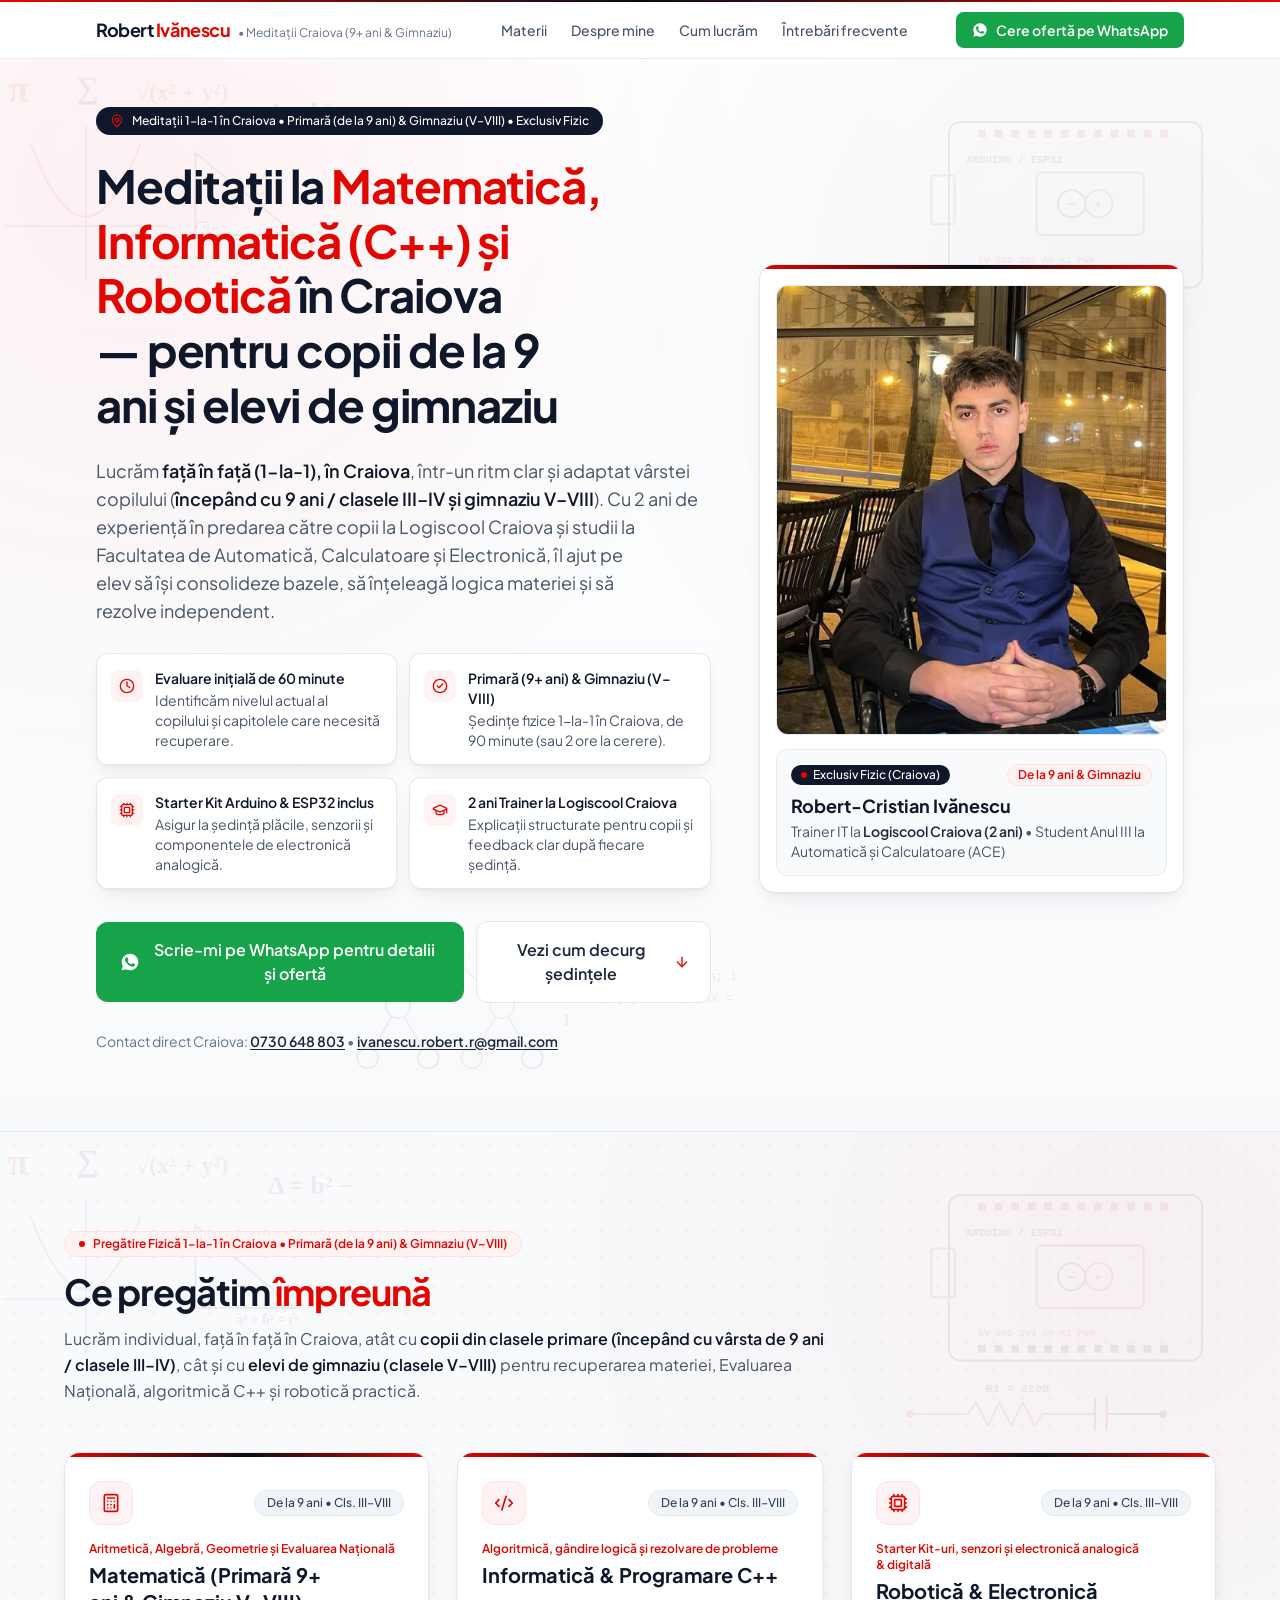
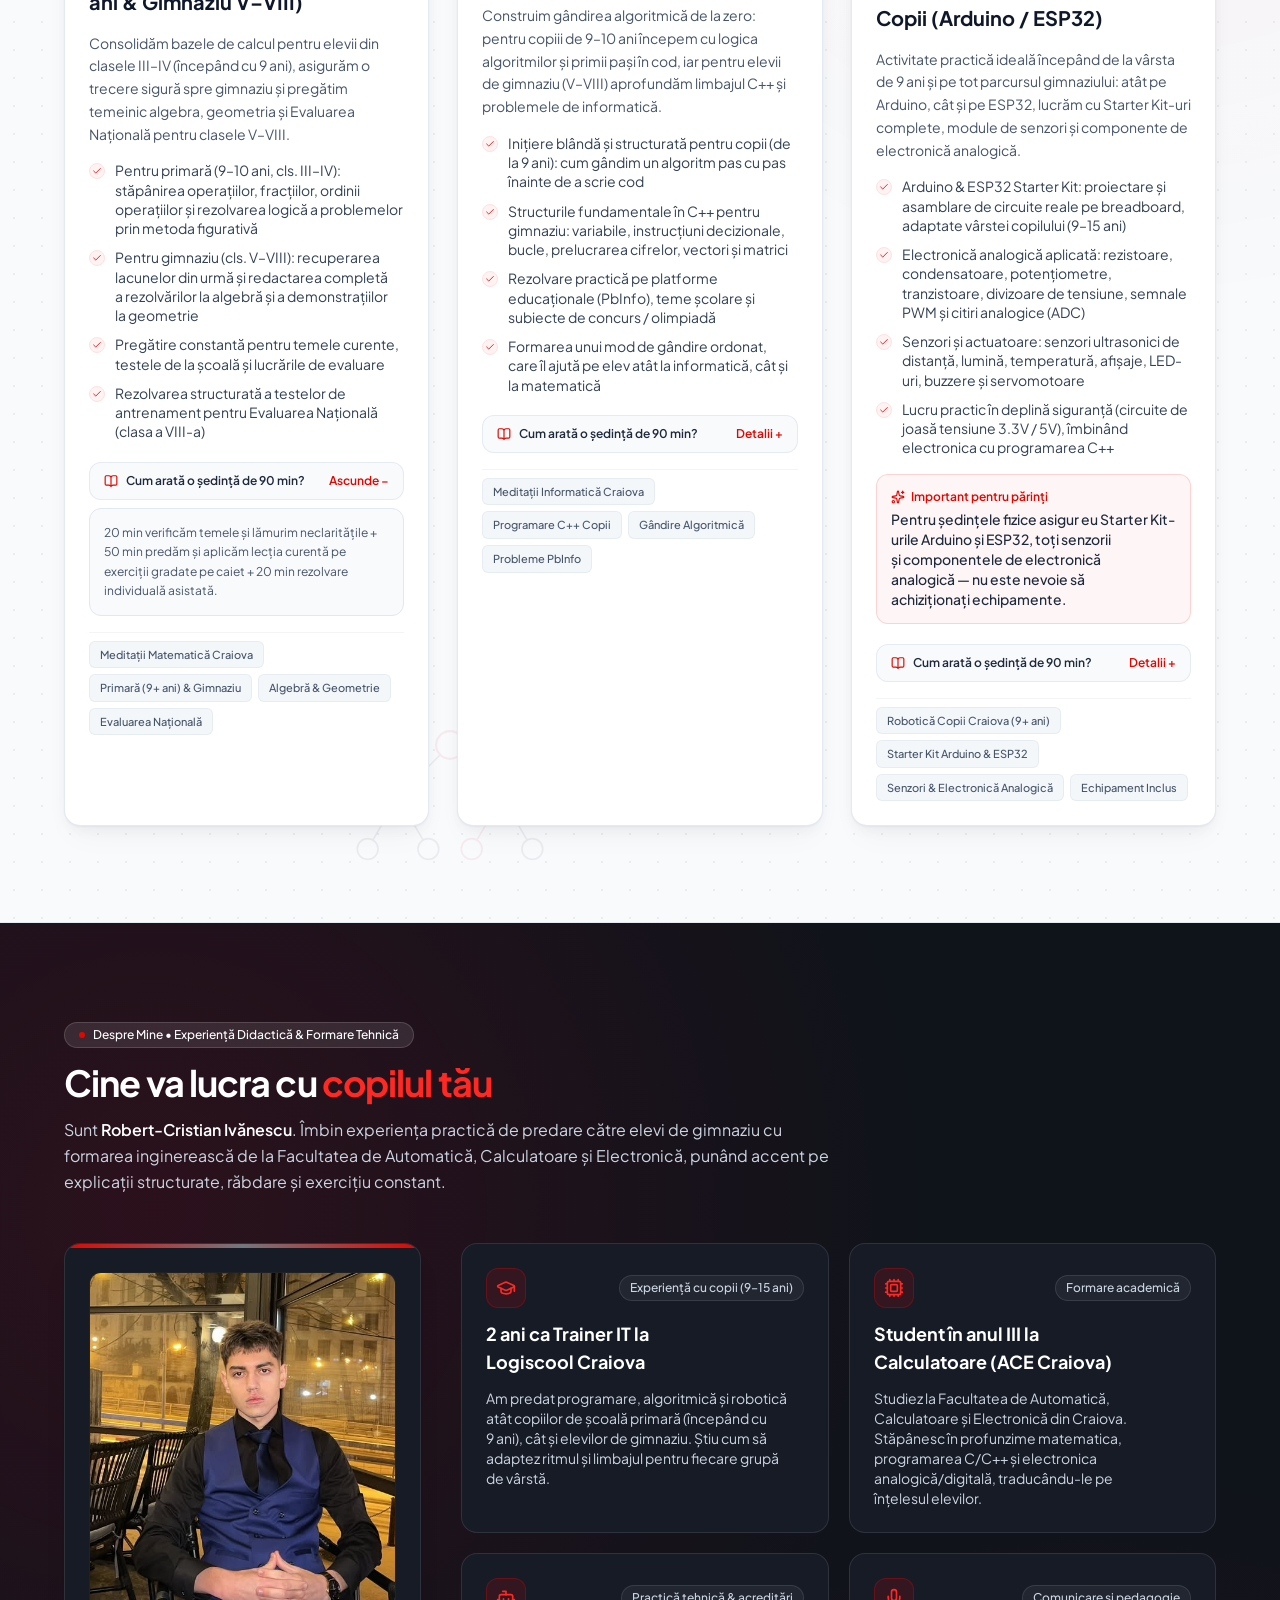
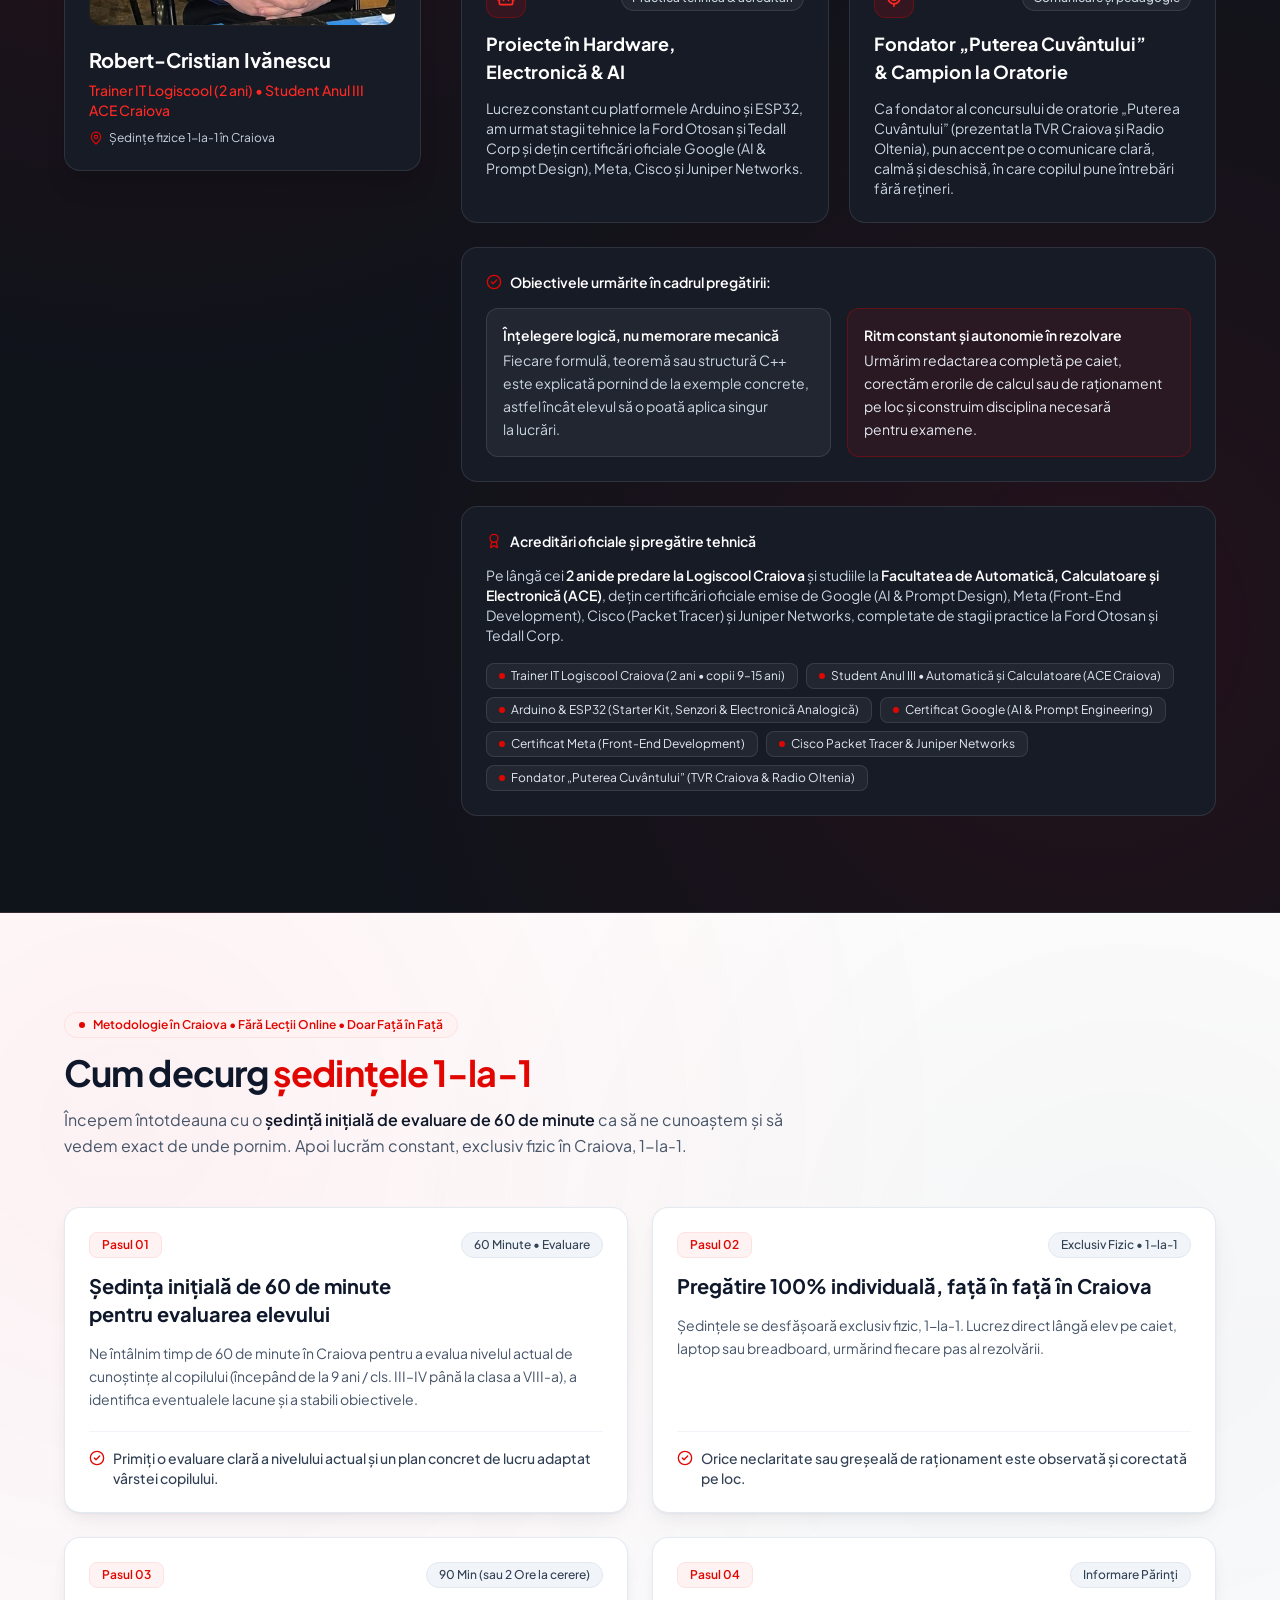
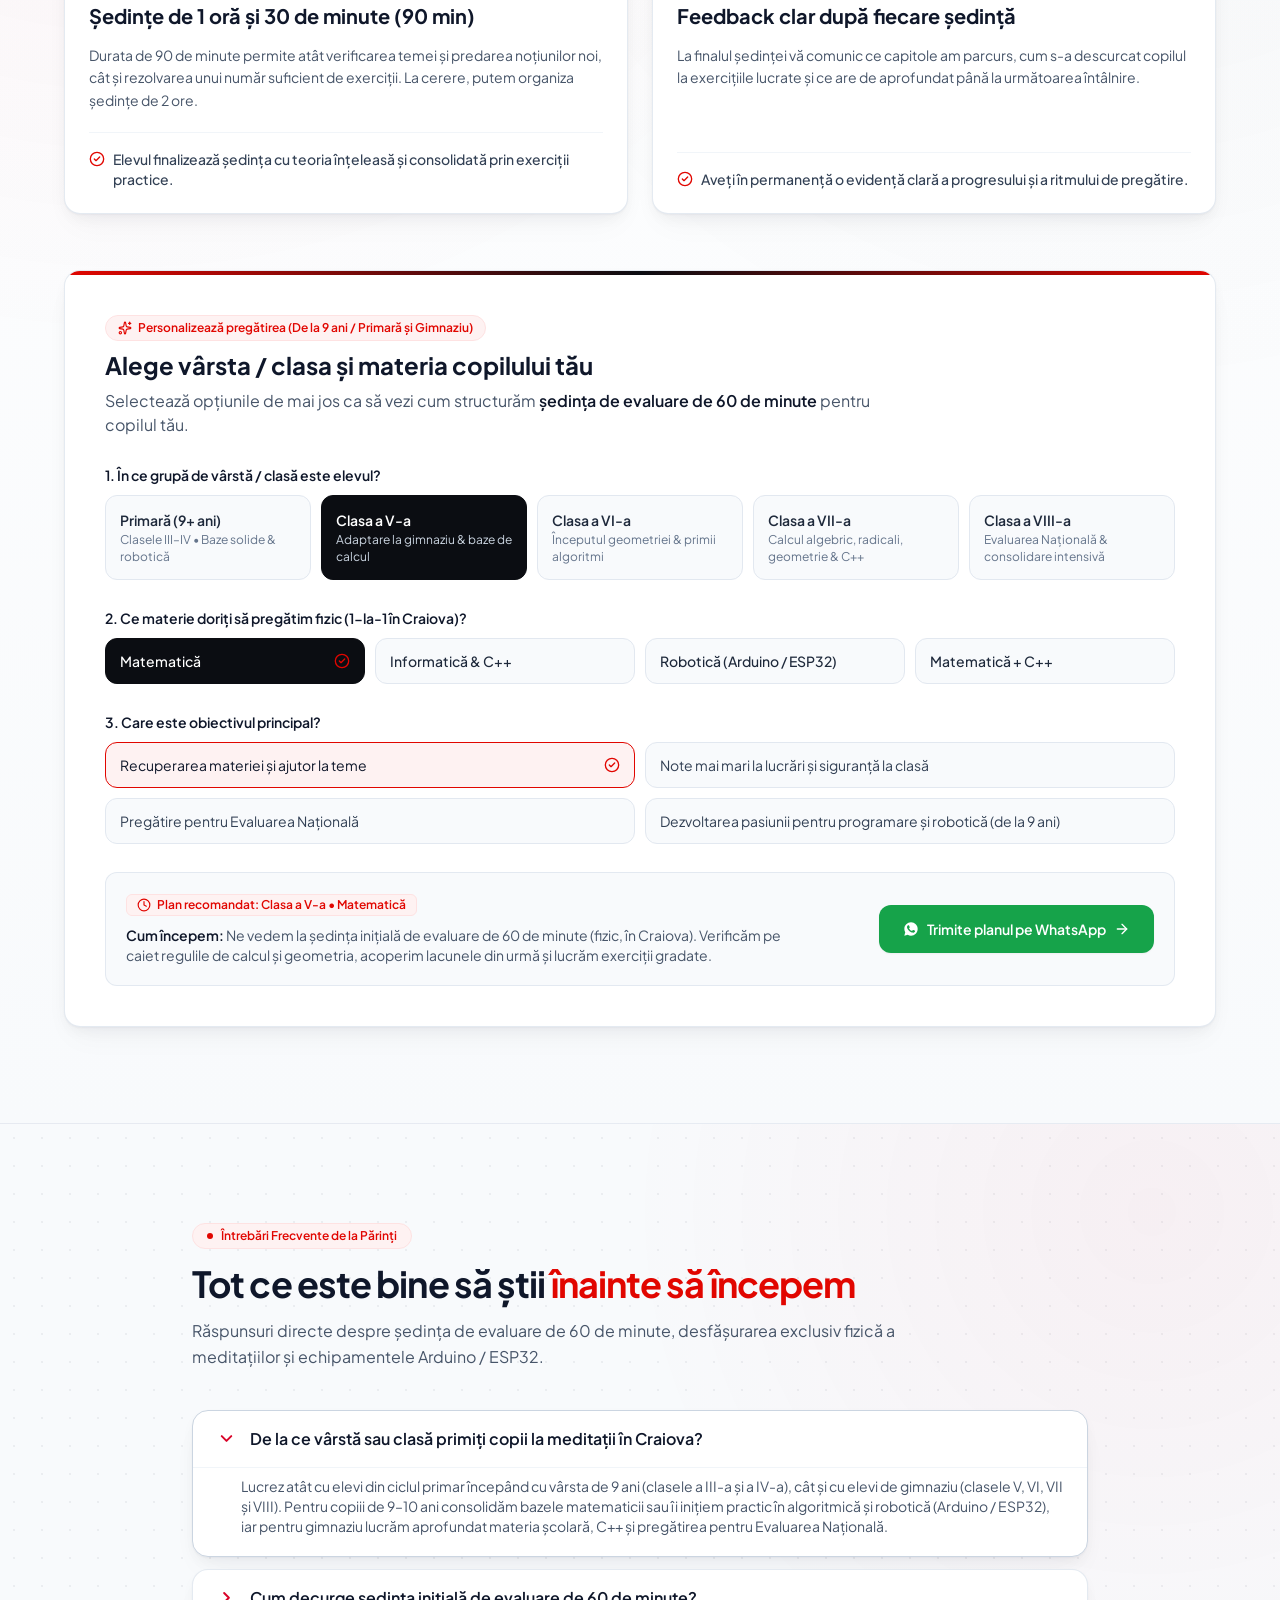
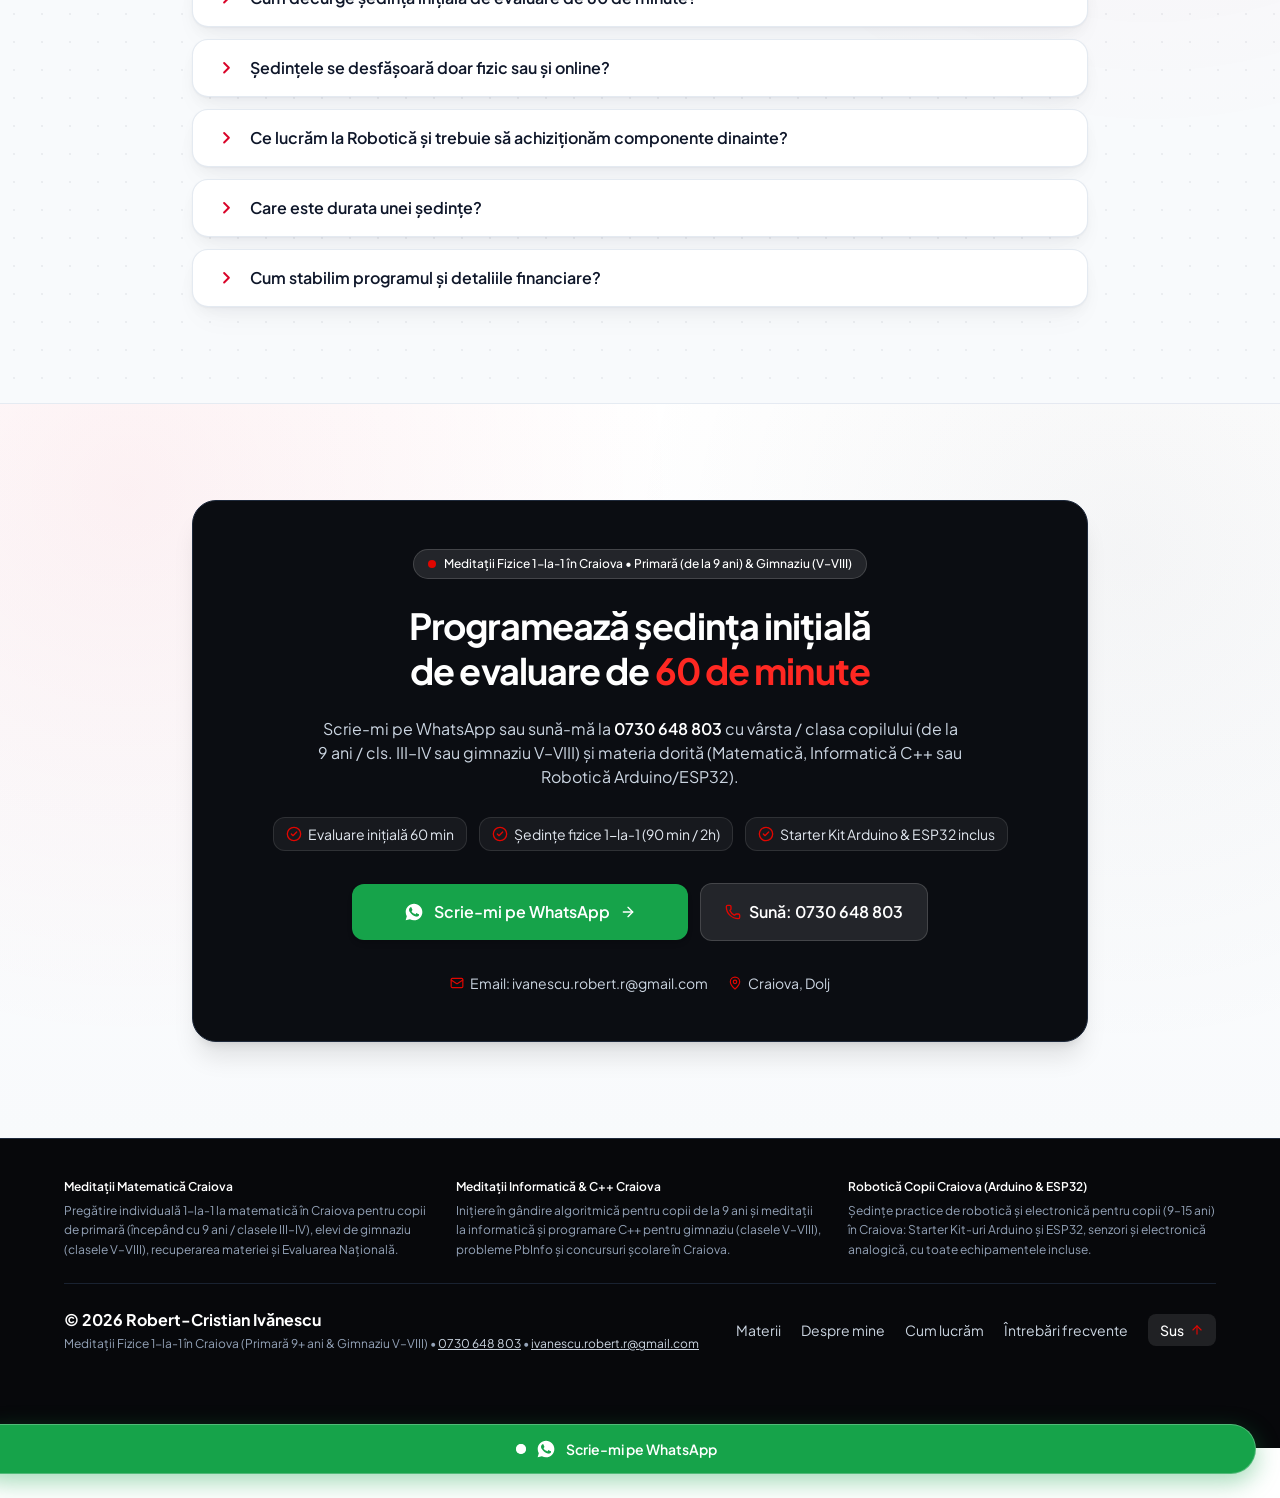
==== index.html @ 1a8d0901 "Configure live Google Analytics 4 stream G-2FBKFSLBF3 (Robi) in index.html" ====
<!DOCTYPE html>
<html lang="ro" class="scroll-smooth">
  <head>
    <meta charset="UTF-8" />
    <meta name="viewport" content="width=device-width, initial-scale=1.0" />
    <meta http-equiv="Content-Security-Policy" content="upgrade-insecure-requests" />

    <!-- ====================================================================== -->
    <!-- GOOGLE SEARCH CONSOLE & BING WEBMASTER TOOLS VERIFICATION              -->
    <!-- Înlocuiește valoarea content="..." cu codul din Google Search Console  -->
    <!-- ====================================================================== -->
    <meta name="google-site-verification" content="GOOGLE_SEARCH_CONSOLE_VERIFICATION_TOKEN" />

    <!-- Primary Local SEO Meta Tags (Calibrated < 580px Title & < 1000px Description for 100% Seobility Score) -->
    <title>Meditații Matematică, Info și Robotică Craiova | Robert</title>
    <meta
      name="title"
      content="Meditații Matematică, Info și Robotică Craiova | Robert"
    />
    <meta
      name="description"
      content="Meditații fizice 1-la-1 în Craiova la Matematică, Info C++ și Robotică pentru copii (9+ ani) și gimnaziu (V–VIII). Evaluare 60 min."
    />
    <meta
      name="keywords"
      content="meditatii Craiova, meditatii matematica Craiova, meditatii info Craiova, meditatii informatica Craiova, meditatii C++ Craiova, robotica copii Craiova, meditatii gimnaziu Craiova, pregatire Evaluarea Nationala matematica Craiova, Robert Ivanescu"
    />
    <meta name="author" content="Robert-Cristian Ivănescu" />
    <meta name="publisher" content="Robert-Cristian Ivănescu" />
    <meta name="robots" content="index, follow, max-snippet:-1, max-image-preview:large, max-video-preview:-1" />
    <meta name="googlebot" content="index, follow, max-snippet:-1, max-image-preview:large, max-video-preview:-1" />
    <link rel="canonical" href="https://robertdev.me/" />

    <!-- Local SEO & GEO Meta Tags (Craiova, Dolj, România) -->
    <meta name="geo.region" content="RO-DJ" />
    <meta name="geo.placename" content="Craiova, Dolj, România" />
    <meta name="geo.position" content="44.3190;23.7967" />
    <meta name="ICBM" content="44.3190, 23.7967" />

    <!-- Generative Engine Optimization (GEO) & AI Discovery Links -->
    <link rel="alternate" type="text/plain" href="/llms.txt" title="LLM Summary - Meditații Matematică, Info și Robotică Craiova" />
    <link rel="alternate" type="text/plain" href="/llms-full.txt" title="Extended LLM Knowledge Base" />

    <!-- Open Graph / Facebook / WhatsApp Preview -->
    <meta property="og:type" content="website" />
    <meta property="og:url" content="https://robertdev.me/" />
    <meta
      property="og:title"
      content="Meditații Matematică, Info și Robotică Craiova | Robert"
    />
    <meta
      property="og:description"
      content="Meditații fizice 1-la-1 în Craiova la Matematică, Info C++ și Robotică pentru copii (9+ ani) și gimnaziu (V–VIII). Evaluare 60 min."
    />
    <meta property="og:image" content="https://robertdev.me/robert-portrait.jpg" />
    <meta property="og:image:width" content="540" />
    <meta property="og:image:height" content="960" />
    <meta property="og:image:alt" content="Robert-Cristian Ivănescu — Meditații Matematică, Info C++ și Robotică în Craiova" />
    <meta property="og:site_name" content="Robert Ivănescu • Meditații Craiova" />
    <meta property="og:locale" content="ro_RO" />

    <!-- Twitter / X Cards -->
    <meta name="twitter:card" content="summary_large_image" />
    <meta name="twitter:url" content="https://robertdev.me/" />
    <meta
      name="twitter:title"
      content="Meditații Matematică, Info și Robotică Craiova | Robert"
    />
    <meta
      name="twitter:description"
      content="Meditații fizice 1-la-1 în Craiova la Matematică, Info C++ și Robotică pentru copii (9+ ani) și gimnaziu (V–VIII). Evaluare 60 min."
    />
    <meta name="twitter:image" content="https://robertdev.me/robert-portrait.jpg" />

    <!-- New Identity Favicon (Math + Arduino Chip + C++ Algorithms) -->
    <link rel="icon" type="image/svg+xml" href="/favicon.svg" />
    <link rel="icon" type="image/png" sizes="192x192" href="/favicon.png" />
    <link rel="shortcut icon" href="/favicon.ico" />
    <link rel="apple-touch-icon" href="/favicon.png" />
    <link rel="manifest" href="/site.webmanifest" />
    <meta name="theme-color" content="#FFFFFF" />

    <!-- Preload LCP Hero Portrait Image per modern-web-guidance (performance) -->
    <link rel="preload" as="image" href="/robert-portrait.jpg" fetchpriority="high" />

    <!-- Resource Hints for Google Fonts -->
    <link rel="preconnect" href="https://fonts.googleapis.com" />
    <link rel="preconnect" href="https://fonts.gstatic.com" crossorigin />
    <link
      rel="preload"
      as="style"
      href="https://fonts.googleapis.com/css2?family=JetBrains+Mono:wght@500;600;700&family=Plus+Jakarta+Sans:ital,wght@0,400;0,500;0,600;0,700;0,800;1,400&subset=latin,latin-ext&display=swap"
    />
    <link
      rel="stylesheet"
      href="https://fonts.googleapis.com/css2?family=JetBrains+Mono:wght@500;600;700&family=Plus+Jakarta+Sans:ital,wght@0,400;0,500;0,600;0,700;0,800;1,400&subset=latin,latin-ext&display=swap"
      media="print"
      onload="this.media='all'"
    />
    <noscript>
      <link
        rel="stylesheet"
        href="https://fonts.googleapis.com/css2?family=JetBrains+Mono:wght@500;600;700&family=Plus+Jakarta+Sans:ital,wght@0,400;0,500;0,600;0,700;0,800;1,400&subset=latin,latin-ext&display=swap"
      />
    </noscript>

    <!-- ====================================================================== -->
    <!-- GOOGLE ANALYTICS 4 (GA4 - gtag.js — Flux: Robi / G-2FBKFSLBF3)         -->
    <!-- ====================================================================== -->
    <script async src="https://www.googletagmanager.com/gtag/js?id=G-2FBKFSLBF3"></script>
    <script>
      window.dataLayer = window.dataLayer || [];
      function gtag() {
        dataLayer.push(arguments);
      }
      gtag('js', new Date());
      gtag('config', 'G-2FBKFSLBF3', {
        anonymize_ip: true,
        page_title: document.title,
        page_location: window.location.href
      });
    </script>

    <!-- Comprehensive JSON-LD Structured Data (@graph for Google Search, Local Pack Craiova & AI Engines) -->
    <script type="application/ld+json">
      {
        "@context": "https://schema.org",
        "@graph": [
          {
            "@type": "WebSite",
            "@id": "https://robertdev.me/#website",
            "url": "https://robertdev.me/",
            "name": "Meditații Matematică, Info și Robotică Craiova | Robert",
            "inLanguage": "ro-RO",
            "publisher": {
              "@id": "https://robertdev.me/#person"
            }
          },
          {
            "@type": "Person",
            "@id": "https://robertdev.me/#person",
            "name": "Robert-Cristian Ivănescu",
            "alternateName": "Robert Ivănescu",
            "url": "https://robertdev.me/",
            "image": "https://robertdev.me/robert-portrait.jpg",
            "jobTitle": "Mentor Educațional Matematică, Info C++ și Robotică în Craiova",
            "description": "Meditații fizice 1-la-1 în Craiova la Matematică, Info C++ și Robotică pentru copii începând cu 9 ani și elevi de gimnaziu.",
            "telephone": "+40730648803",
            "email": "ivanescu.robert.r@gmail.com",
            "address": {
              "@type": "PostalAddress",
              "addressLocality": "Craiova",
              "addressRegion": "Dolj",
              "addressCountry": "RO"
            },
            "alumniOf": {
              "@type": "CollegeOrUniversity",
              "name": "Facultatea de Automatică, Calculatoare și Electronică — Universitatea din Craiova"
            },
            "sameAs": [
              "https://www.linkedin.com/in/robert-cristian-ivanescu/",
              "https://www.instagram.com/robert_ivar/"
            ]
          },
          {
            "@type": "EducationalOrganization",
            "@id": "https://robertdev.me/#tutoring-craiova",
            "name": "Robert Ivănescu — Meditații Matematică, Info și Robotică Copii Craiova",
            "url": "https://robertdev.me/",
            "logo": "https://robertdev.me/favicon.png",
            "image": "https://robertdev.me/robert-portrait.jpg",
            "telephone": "+40730648803",
            "email": "ivanescu.robert.r@gmail.com",
            "address": {
              "@type": "PostalAddress",
              "addressLocality": "Craiova",
              "addressRegion": "Dolj",
              "addressCountry": "RO"
            },
            "geo": {
              "@type": "GeoCoordinates",
              "latitude": 44.3190,
              "longitude": 23.7967
            },
            "areaServed": {
              "@type": "City",
              "name": "Craiova"
            },
            "audience": {
              "@type": "EducationalAudience",
              "educationalRole": "student",
              "suggestedMinAge": 9,
              "suggestedMaxAge": 15
            },
            "founder": {
              "@id": "https://robertdev.me/#person"
            }
          }
        ]
      }
    </script>
    <script type="module" crossorigin src="/assets/index-C8JAR__b.js"></script>
    <link rel="modulepreload" crossorigin href="/assets/vendor-icons-BFk84rWT.js">
    <link rel="modulepreload" crossorigin href="/assets/vendor-react-ChxBILgq.js">
    <link rel="stylesheet" crossorigin href="/assets/index-D2S2lWNQ.css">
  </head>
  <body class="bg-white text-slate-900 antialiased">
    <div id="root">
      <!-- Static SEO Pre-Hydration Content (450+ words, <15 words/sentence, 9 unique internal links, 5 strong tags) -->
      <header>
        <nav aria-label="Navigare principală">
          <a href="https://robertdev.me/">Robert Ivănescu Craiova</a>
          <ul>
            <li><a href="#materii">Materii predate</a></li>
            <li><a href="#despre-mine">Despre mentor</a></li>
            <li><a href="#cum-lucram">Cum decurg ședințele</a></li>
            <li><a href="#planificator">Planificator pregătire</a></li>
            <li><a href="#intrebari-frecvente">Întrebări frecvente</a></li>
          </ul>
        </nav>
      </header>
      <main>
        <section id="top">
          <p>Meditații individuale 1-la-1 în Craiova pentru copii de la 9 ani și elevi de gimnaziu.</p>
          <h1>Meditații la Matematică, Info, Robotică în Craiova pentru copii și elevi de gimnaziu</h1>
          <img
            src="/robert-portrait.jpg"
            alt="Robert Ivănescu — Meditații Matematică, Info și Robotică în Craiova"
            width="540"
            height="960"
          />
          <p>
            Salut! Sunt <strong>Robert-Cristian Ivănescu</strong> și ofer meditații la matematică, info și robotică în Craiova.
            Pregătirea este dedicată pentru copii de la 9 ani și pentru elevi de gimnaziu.
            Lucrăm exclusiv fizic în Craiova, față în față, în format individual 1-la-1.
            Fiecare copil primește explicații logice, calme și adaptate ritmului său de învățare.
            Descoperă mai jos secțiunile pentru <a href="#matematica-craiova">pregătire matematică</a>, <a href="#info-craiova">algoritmică C++</a> și <a href="#robotica-craiova">robotică Arduino</a>.
          </p>
          <p>
            Am acumulat doi ani de experiență ca trainer IT la Logiscool Craiova.
            De asemenea, sunt student în anul III la Facultatea de Automatică, Calculatoare și Electronică din Craiova.
            Îi ajut pe elevi să recupereze materia pierdută și să rezolve problemele fără toceală.
            Începem întotdeauna cu o <strong>ședință inițială de evaluare de 60 de minute</strong>.
          </p>
        </section>

        <section id="materii">
          <h2>Ce pregătim la meditații în Craiova</h2>
          <h3 id="matematica-craiova">Matematică pentru copii și elevi de gimnaziu</h3>
          <p>
            Ofer meditații la matematică în Craiova pentru copii din clasele primare, începând cu vârsta de 9 ani.
            Pentru clasele a III-a și a IV-a consolidăm operațiile aritmetice, fracțiile și metoda figurativă.
            Pentru elevi de gimnaziu din clasele V–VIII acoperim lacunele la algebră și geometrie.
            Lucrăm constant temele de la școală, testele curente și variante pentru <strong>Evaluarea Națională la matematică</strong>.
          </p>
          <h3 id="info-craiova">Info și Programare C++ de la zero</h3>
          <p>
            La meditații la info în Craiova dezvoltăm gândirea algoritmică pas cu pas.
            Pentru copii de 9 și 10 ani construim bazele logicii algoritmice prin exemple clare.
            Pentru elevi de gimnaziu predau limbajul C++ de la zero.
            Parcurgem variabile, structuri decizionale, bucle, prelucrarea cifrelor, vectori și matrici.
            Rezolvăm probleme practice de pe PbInfo pentru note mari la clasă și concursuri.
          </p>
          <h3 id="robotica-craiova">Robotică și Electronică: Arduino și ESP32</h3>
          <p>
            Ședințele de robotică în Craiova sunt ideale pentru copii de la 9 ani și elevi de gimnaziu.
            Lucrăm practic pe plăci Arduino și ESP32 folosind <strong>Starter Kit-uri complete și electronică analogică</strong>.
            Copiii montează pe breadboard senzori ultrasonici, LED-uri, rezistoare, condensatoare, potențiometre și servomotoare.
            Toate piesele, plăcile și circuitele sunt aduse de Robert la ședințele fizice din Craiova.
            Părinții nu trebuie să cumpere niciun echipament dinainte.
          </p>
        </section>

        <section id="despre-mine">
          <h2>Despre Robert Ivănescu — Mentor în Craiova</h2>
          <p>
            Ca trainer la Logiscool Craiova am lucrat direct cu zeci de copii și elevi de gimnaziu.
            Înțeleg rapid unde apare un blocaj la matematică sau la info și schimb metoda de explicație.
            Studiile la Automatică și Calculatoare îmi oferă o bază solidă în matematică, C++ și robotică.
            Dețin certificări oficiale Google în AI și Prompt Design, precum și certificări Meta, Cisco și Juniper.
            Sunt fondatorul concursului de oratorie Puterea Cuvântului din Craiova, prezentat la TVR și Radio Oltenia.
          </p>
        </section>

        <section id="cum-lucram">
          <h2>Cum decurg ședințele fizice 1-la-1</h2>
          <ul>
            <li>Evaluare inițială de 60 de minute în Craiova pentru stabilirea nivelului actual al elevului.</li>
            <li>Ședințe 100% individuale și exclusiv fizice, cu atenție completă pe caietul sau laptopul copilului.</li>
            <li>Durată standard de <strong>90 de minute pe ședință</strong>, cu opțiune de două ore la cerere.</li>
            <li>Feedback clar oferit părinților după fiecare ședință despre progresul realizat.</li>
          </ul>
        </section>

        <section id="intrebari-frecvente">
          <h2>Întrebări frecvente despre pregătire</h2>
          <p>
            Primesc la pregătire copii începând cu vârsta de 9 ani (clasele III–IV) și elevi de gimnaziu (clasele V–VIII).
            Toate întâlnirile au loc fizic în Craiova, fără lecții online.
            Pentru detalii despre orar și ofertă, scrie-mi direct pe WhatsApp la numărul 0730 648 803.
            Poți consulta și <a href="#top">informațiile principale</a> de la începutul paginii.
          </p>
          <p>
            Link extern pentru programare rapidă:
            <a href="https://wa.me/40730648803">Contact WhatsApp Robert Ivănescu</a>.
          </p>
        </section>
      </main>
      <footer>
        <p>
          &copy; 2026 Robert-Cristian Ivănescu • Meditații Matematică, Info și Robotică în Craiova.
          Resurse utile: <a href="/llms.txt">Rezumat educațional</a> și <a href="/sitemap.xml">Harta site-ului</a>.
        </p>
      </footer>
    </div>
  </body>
</html>
---- assets/index-D2S2lWNQ.css ----
*,:before,:after{--tw-border-spacing-x: 0;--tw-border-spacing-y: 0;--tw-translate-x: 0;--tw-translate-y: 0;--tw-rotate: 0;--tw-skew-x: 0;--tw-skew-y: 0;--tw-scale-x: 1;--tw-scale-y: 1;--tw-pan-x: ;--tw-pan-y: ;--tw-pinch-zoom: ;--tw-scroll-snap-strictness: proximity;--tw-gradient-from-position: ;--tw-gradient-via-position: ;--tw-gradient-to-position: ;--tw-ordinal: ;--tw-slashed-zero: ;--tw-numeric-figure: ;--tw-numeric-spacing: ;--tw-numeric-fraction: ;--tw-ring-inset: ;--tw-ring-offset-width: 0px;--tw-ring-offset-color: #fff;--tw-ring-color: rgb(59 130 246 / .5);--tw-ring-offset-shadow: 0 0 #0000;--tw-ring-shadow: 0 0 #0000;--tw-shadow: 0 0 #0000;--tw-shadow-colored: 0 0 #0000;--tw-blur: ;--tw-brightness: ;--tw-contrast: ;--tw-grayscale: ;--tw-hue-rotate: ;--tw-invert: ;--tw-saturate: ;--tw-sepia: ;--tw-drop-shadow: ;--tw-backdrop-blur: ;--tw-backdrop-brightness: ;--tw-backdrop-contrast: ;--tw-backdrop-grayscale: ;--tw-backdrop-hue-rotate: ;--tw-backdrop-invert: ;--tw-backdrop-opacity: ;--tw-backdrop-saturate: ;--tw-backdrop-sepia: ;--tw-contain-size: ;--tw-contain-layout: ;--tw-contain-paint: ;--tw-contain-style: }::backdrop{--tw-border-spacing-x: 0;--tw-border-spacing-y: 0;--tw-translate-x: 0;--tw-translate-y: 0;--tw-rotate: 0;--tw-skew-x: 0;--tw-skew-y: 0;--tw-scale-x: 1;--tw-scale-y: 1;--tw-pan-x: ;--tw-pan-y: ;--tw-pinch-zoom: ;--tw-scroll-snap-strictness: proximity;--tw-gradient-from-position: ;--tw-gradient-via-position: ;--tw-gradient-to-position: ;--tw-ordinal: ;--tw-slashed-zero: ;--tw-numeric-figure: ;--tw-numeric-spacing: ;--tw-numeric-fraction: ;--tw-ring-inset: ;--tw-ring-offset-width: 0px;--tw-ring-offset-color: #fff;--tw-ring-color: rgb(59 130 246 / .5);--tw-ring-offset-shadow: 0 0 #0000;--tw-ring-shadow: 0 0 #0000;--tw-shadow: 0 0 #0000;--tw-shadow-colored: 0 0 #0000;--tw-blur: ;--tw-brightness: ;--tw-contrast: ;--tw-grayscale: ;--tw-hue-rotate: ;--tw-invert: ;--tw-saturate: ;--tw-sepia: ;--tw-drop-shadow: ;--tw-backdrop-blur: ;--tw-backdrop-brightness: ;--tw-backdrop-contrast: ;--tw-backdrop-grayscale: ;--tw-backdrop-hue-rotate: ;--tw-backdrop-invert: ;--tw-backdrop-opacity: ;--tw-backdrop-saturate: ;--tw-backdrop-sepia: ;--tw-contain-size: ;--tw-contain-layout: ;--tw-contain-paint: ;--tw-contain-style: }*,:before,:after{box-sizing:border-box;border-width:0;border-style:solid;border-color:#e5e7eb}:before,:after{--tw-content: ""}html,:host{line-height:1.5;-webkit-text-size-adjust:100%;-moz-tab-size:4;-o-tab-size:4;tab-size:4;font-family:Plus Jakarta Sans,Inter,system-ui,-apple-system,sans-serif;font-feature-settings:normal;font-variation-settings:normal;-webkit-tap-highlight-color:transparent}body{margin:0;line-height:inherit}hr{height:0;color:inherit;border-top-width:1px}abbr:where([title]){-webkit-text-decoration:underline dotted;text-decoration:underline dotted}h1,h2,h3,h4,h5,h6{font-size:inherit;font-weight:inherit}a{color:inherit;text-decoration:inherit}b,strong{font-weight:bolder}code,kbd,samp,pre{font-family:JetBrains Mono,ui-monospace,SFMono-Regular,Menlo,monospace;font-feature-settings:normal;font-variation-settings:normal;font-size:1em}small{font-size:80%}sub,sup{font-size:75%;line-height:0;position:relative;vertical-align:baseline}sub{bottom:-.25em}sup{top:-.5em}table{text-indent:0;border-color:inherit;border-collapse:collapse}button,input,optgroup,select,textarea{font-family:inherit;font-feature-settings:inherit;font-variation-settings:inherit;font-size:100%;font-weight:inherit;line-height:inherit;letter-spacing:inherit;color:inherit;margin:0;padding:0}button,select{text-transform:none}button,input:where([type=button]),input:where([type=reset]),input:where([type=submit]){-webkit-appearance:button;background-color:transparent;background-image:none}:-moz-focusring{outline:auto}:-moz-ui-invalid{box-shadow:none}progress{vertical-align:baseline}::-webkit-inner-spin-button,::-webkit-outer-spin-button{height:auto}[type=search]{-webkit-appearance:textfield;outline-offset:-2px}::-webkit-search-decoration{-webkit-appearance:none}::-webkit-file-upload-button{-webkit-appearance:button;font:inherit}summary{display:list-item}blockquote,dl,dd,h1,h2,h3,h4,h5,h6,hr,figure,p,pre{margin:0}fieldset{margin:0;padding:0}legend{padding:0}ol,ul,menu{list-style:none;margin:0;padding:0}dialog{padding:0}textarea{resize:vertical}input::-moz-placeholder,textarea::-moz-placeholder{opacity:1;color:#9ca3af}input::placeholder,textarea::placeholder{opacity:1;color:#9ca3af}button,[role=button]{cursor:pointer}:disabled{cursor:default}img,svg,video,canvas,audio,iframe,embed,object{display:block;vertical-align:middle}img,video{max-width:100%;height:auto}[hidden]:where(:not([hidden=until-found])){display:none}:root{--color-obsidian: #0F131A;--color-obsidian-card: #161B26;--color-white: #FFFFFF;--color-ice: #F8FAFC;--color-racing-red: #D90429;--color-whatsapp: #16A34A;--in-oklab: }@supports (background: linear-gradient(in oklab,white,black)){:root{--in-oklab: in oklab}}html{scroll-behavior:smooth;scroll-padding-top:4.25rem;container-type:scroll-state;font-family:Plus Jakarta Sans,Inter,system-ui,-apple-system,sans-serif;background-color:#fff;color:#0f172a;line-height:1.5;-webkit-font-smoothing:antialiased;-moz-osx-font-smoothing:grayscale}body{background-color:#fff;color:#0f172a;line-height:1.6;text-align:start;overflow-x:hidden;margin:0}h1,h2,h3{text-wrap:balance}p,li,blockquote{text-wrap:pretty;overflow-wrap:break-word}::-moz-selection{background-color:#d9042924;color:#0f172a}::selection{background-color:#d9042924;color:#0f172a}.sr-only{position:absolute;width:1px;height:1px;padding:0;margin:-1px;overflow:hidden;clip:rect(0,0,0,0);white-space:nowrap;border-width:0}.pointer-events-none{pointer-events:none}.fixed{position:fixed}.absolute{position:absolute}.relative{position:relative}.inset-0{top:0;right:0;bottom:0;left:0}.-left-6{left:-1.5rem}.-top-4{top:-1rem}.bottom-2{bottom:.5rem}.bottom-4{bottom:1rem}.left-1\/4{left:25%}.right-0{right:0}.right-4{right:1rem}.top-6{top:1.5rem}.z-0{z-index:0}.z-10{z-index:10}.z-50{z-index:50}.m-0{margin:0}.mx-auto{margin-left:auto;margin-right:auto}.mb-0\.5{margin-bottom:.125rem}.mb-1{margin-bottom:.25rem}.mb-10{margin-bottom:2.5rem}.mt-0\.5{margin-top:.125rem}.mt-2{margin-top:.5rem}.mt-5{margin-top:1.25rem}.mt-auto{margin-top:auto}.block{display:block}.flex{display:flex}.inline-flex{display:inline-flex}.grid{display:grid}.hidden{display:none}.aspect-\[4\/4\.6\]{aspect-ratio:4/4.6}.h-1{height:.25rem}.h-1\.5{height:.375rem}.h-10{height:2.5rem}.h-11{height:2.75rem}.h-2{height:.5rem}.h-2\.5{height:.625rem}.h-3\.5{height:.875rem}.h-4{height:1rem}.h-5{height:1.25rem}.h-8{height:2rem}.h-\[2px\]{height:2px}.h-auto{height:auto}.h-full{height:100%}.min-h-\[3\.5rem\]{min-height:3.5rem}.min-h-screen{min-height:100vh}.w-1\.5{width:.375rem}.w-10{width:2.5rem}.w-11{width:2.75rem}.w-2{width:.5rem}.w-2\.5{width:.625rem}.w-3\.5{width:.875rem}.w-4{width:1rem}.w-5{width:1.25rem}.w-72{width:18rem}.w-8{width:2rem}.w-80{width:20rem}.w-full{width:100%}.max-w-2xl{max-width:42rem}.max-w-3xl{max-width:48rem}.max-w-4xl{max-width:56rem}.max-w-6xl{max-width:72rem}.max-w-\[58ch\]{max-width:58ch}.max-w-\[62ch\]{max-width:62ch}.max-w-\[65ch\]{max-width:65ch}.max-w-sm{max-width:24rem}.max-w-xl{max-width:36rem}.flex-1{flex:1 1 0%}.shrink-0{flex-shrink:0}.scale-\[1\.06\]{--tw-scale-x: 1.06;--tw-scale-y: 1.06;transform:translate(var(--tw-translate-x),var(--tw-translate-y)) rotate(var(--tw-rotate)) skew(var(--tw-skew-x)) skewY(var(--tw-skew-y)) scaleX(var(--tw-scale-x)) scaleY(var(--tw-scale-y))}@keyframes ping{75%,to{transform:scale(2);opacity:0}}.animate-ping{animation:ping 1s cubic-bezier(0,0,.2,1) infinite}@keyframes pulse{50%{opacity:.5}}.animate-pulse{animation:pulse 2s cubic-bezier(.4,0,.6,1) infinite}.cursor-pointer{cursor:pointer}.select-none{-webkit-user-select:none;-moz-user-select:none;user-select:none}.scroll-mt-16{scroll-margin-top:4rem}.scroll-mt-20{scroll-margin-top:5rem}.list-none{list-style-type:none}.grid-cols-1{grid-template-columns:repeat(1,minmax(0,1fr))}.flex-col{flex-direction:column}.flex-wrap{flex-wrap:wrap}.items-start{align-items:flex-start}.items-center{align-items:center}.items-baseline{align-items:baseline}.items-stretch{align-items:stretch}.justify-center{justify-content:center}.justify-between{justify-content:space-between}.gap-1\.5{gap:.375rem}.gap-10{gap:2.5rem}.gap-2{gap:.5rem}.gap-2\.5{gap:.625rem}.gap-3{gap:.75rem}.gap-4{gap:1rem}.gap-5{gap:1.25rem}.gap-6{gap:1.5rem}.gap-8{gap:2rem}.space-y-1>:not([hidden])~:not([hidden]){--tw-space-y-reverse: 0;margin-top:calc(.25rem * calc(1 - var(--tw-space-y-reverse)));margin-bottom:calc(.25rem * var(--tw-space-y-reverse))}.space-y-1\.5>:not([hidden])~:not([hidden]){--tw-space-y-reverse: 0;margin-top:calc(.375rem * calc(1 - var(--tw-space-y-reverse)));margin-bottom:calc(.375rem * var(--tw-space-y-reverse))}.space-y-14>:not([hidden])~:not([hidden]){--tw-space-y-reverse: 0;margin-top:calc(3.5rem * calc(1 - var(--tw-space-y-reverse)));margin-bottom:calc(3.5rem * var(--tw-space-y-reverse))}.space-y-2>:not([hidden])~:not([hidden]){--tw-space-y-reverse: 0;margin-top:calc(.5rem * calc(1 - var(--tw-space-y-reverse)));margin-bottom:calc(.5rem * var(--tw-space-y-reverse))}.space-y-2\.5>:not([hidden])~:not([hidden]){--tw-space-y-reverse: 0;margin-top:calc(.625rem * calc(1 - var(--tw-space-y-reverse)));margin-bottom:calc(.625rem * var(--tw-space-y-reverse))}.space-y-3>:not([hidden])~:not([hidden]){--tw-space-y-reverse: 0;margin-top:calc(.75rem * calc(1 - var(--tw-space-y-reverse)));margin-bottom:calc(.75rem * var(--tw-space-y-reverse))}.space-y-3\.5>:not([hidden])~:not([hidden]){--tw-space-y-reverse: 0;margin-top:calc(.875rem * calc(1 - var(--tw-space-y-reverse)));margin-bottom:calc(.875rem * var(--tw-space-y-reverse))}.space-y-4>:not([hidden])~:not([hidden]){--tw-space-y-reverse: 0;margin-top:calc(1rem * calc(1 - var(--tw-space-y-reverse)));margin-bottom:calc(1rem * var(--tw-space-y-reverse))}.space-y-6>:not([hidden])~:not([hidden]){--tw-space-y-reverse: 0;margin-top:calc(1.5rem * calc(1 - var(--tw-space-y-reverse)));margin-bottom:calc(1.5rem * var(--tw-space-y-reverse))}.space-y-7>:not([hidden])~:not([hidden]){--tw-space-y-reverse: 0;margin-top:calc(1.75rem * calc(1 - var(--tw-space-y-reverse)));margin-bottom:calc(1.75rem * var(--tw-space-y-reverse))}.overflow-hidden{overflow:hidden}.scroll-smooth{scroll-behavior:smooth}.rounded-2xl{border-radius:1rem}.rounded-3xl{border-radius:1.5rem}.rounded-full{border-radius:9999px}.rounded-lg{border-radius:.5rem}.rounded-md{border-radius:.375rem}.rounded-xl{border-radius:.75rem}.border{border-width:1px}.border-b{border-bottom-width:1px}.border-t{border-top-width:1px}.border-obsidian-900{--tw-border-opacity: 1;border-color:rgb(11 13 18 / var(--tw-border-opacity, 1))}.border-racing{--tw-border-opacity: 1;border-color:rgb(225 6 0 / var(--tw-border-opacity, 1))}.border-racing\/30{border-color:#e106004d}.border-red-100{--tw-border-opacity: 1;border-color:rgb(254 226 226 / var(--tw-border-opacity, 1))}.border-red-200\/80{border-color:#fecacacc}.border-slate-100{--tw-border-opacity: 1;border-color:rgb(241 245 249 / var(--tw-border-opacity, 1))}.border-slate-200{--tw-border-opacity: 1;border-color:rgb(226 232 240 / var(--tw-border-opacity, 1))}.border-slate-200\/70{border-color:#e2e8f0b3}.border-slate-200\/80{border-color:#e2e8f0cc}.border-slate-200\/90{border-color:#e2e8f0e6}.border-slate-800{--tw-border-opacity: 1;border-color:rgb(30 41 59 / var(--tw-border-opacity, 1))}.border-slate-800\/80{border-color:#1e293bcc}.border-white\/10{border-color:#ffffff1a}.border-white\/15{border-color:#ffffff26}.border-white\/25{border-color:#ffffff40}.bg-\[\#161B26\]{--tw-bg-opacity: 1;background-color:rgb(22 27 38 / var(--tw-bg-opacity, 1))}.bg-obsidian-900{--tw-bg-opacity: 1;background-color:rgb(11 13 18 / var(--tw-bg-opacity, 1))}.bg-obsidian-950{--tw-bg-opacity: 1;background-color:rgb(7 8 11 / var(--tw-bg-opacity, 1))}.bg-racing{--tw-bg-opacity: 1;background-color:rgb(225 6 0 / var(--tw-bg-opacity, 1))}.bg-racing\/10{background-color:#e106001a}.bg-racing\/15{background-color:#e1060026}.bg-red-50{--tw-bg-opacity: 1;background-color:rgb(254 242 242 / var(--tw-bg-opacity, 1))}.bg-red-50\/70{background-color:#fef2f2b3}.bg-slate-100{--tw-bg-opacity: 1;background-color:rgb(241 245 249 / var(--tw-bg-opacity, 1))}.bg-slate-100\/80{background-color:#f1f5f9cc}.bg-slate-50{--tw-bg-opacity: 1;background-color:rgb(248 250 252 / var(--tw-bg-opacity, 1))}.bg-slate-900{--tw-bg-opacity: 1;background-color:rgb(15 23 42 / var(--tw-bg-opacity, 1))}.bg-whatsapp{--tw-bg-opacity: 1;background-color:rgb(22 163 74 / var(--tw-bg-opacity, 1))}.bg-white{--tw-bg-opacity: 1;background-color:rgb(255 255 255 / var(--tw-bg-opacity, 1))}.bg-white\/10{background-color:#ffffff1a}.bg-white\/5{background-color:#ffffff0d}.bg-white\/95{background-color:#fffffff2}.bg-gradient-to-r{background-image:linear-gradient(to right,var(--tw-gradient-stops))}.from-racing{--tw-gradient-from: #E10600 var(--tw-gradient-from-position);--tw-gradient-to: rgb(225 6 0 / 0) var(--tw-gradient-to-position);--tw-gradient-stops: var(--tw-gradient-from), var(--tw-gradient-to)}.via-obsidian-900{--tw-gradient-to: rgb(11 13 18 / 0) var(--tw-gradient-to-position);--tw-gradient-stops: var(--tw-gradient-from), #0B0D12 var(--tw-gradient-via-position), var(--tw-gradient-to)}.via-white\/40{--tw-gradient-to: rgb(255 255 255 / 0) var(--tw-gradient-to-position);--tw-gradient-stops: var(--tw-gradient-from), rgb(255 255 255 / .4) var(--tw-gradient-via-position), var(--tw-gradient-to)}.to-racing{--tw-gradient-to: #E10600 var(--tw-gradient-to-position)}.object-cover{-o-object-fit:cover;object-fit:cover}.object-\[50\%_82\%\]{-o-object-position:50% 82%;object-position:50% 82%}.p-0{padding:0}.p-2{padding:.5rem}.p-3\.5{padding:.875rem}.p-4{padding:1rem}.p-5{padding:1.25rem}.p-6{padding:1.5rem}.px-2\.5{padding-left:.625rem;padding-right:.625rem}.px-3{padding-left:.75rem;padding-right:.75rem}.px-3\.5{padding-left:.875rem;padding-right:.875rem}.px-4{padding-left:1rem;padding-right:1rem}.px-5{padding-left:1.25rem;padding-right:1.25rem}.px-6{padding-left:1.5rem;padding-right:1.5rem}.py-0\.5{padding-top:.125rem;padding-bottom:.125rem}.py-1{padding-top:.25rem;padding-bottom:.25rem}.py-1\.5{padding-top:.375rem;padding-bottom:.375rem}.py-16{padding-top:4rem;padding-bottom:4rem}.py-2{padding-top:.5rem;padding-bottom:.5rem}.py-2\.5{padding-top:.625rem;padding-bottom:.625rem}.py-3{padding-top:.75rem;padding-bottom:.75rem}.py-3\.5{padding-top:.875rem;padding-bottom:.875rem}.py-4{padding-top:1rem;padding-bottom:1rem}.pb-14{padding-bottom:3.5rem}.pb-24{padding-bottom:6rem}.pb-4{padding-bottom:1rem}.pb-5{padding-bottom:1.25rem}.pb-6{padding-bottom:1.5rem}.pl-11{padding-left:2.75rem}.pt-1{padding-top:.25rem}.pt-10{padding-top:2.5rem}.pt-2{padding-top:.5rem}.pt-4{padding-top:1rem}.pt-8{padding-top:2rem}.text-left{text-align:left}.text-center{text-align:center}.font-sans{font-family:Plus Jakarta Sans,Inter,system-ui,-apple-system,sans-serif}.text-\[11px\]{font-size:11px}.text-base{font-size:1rem;line-height:1.5rem}.text-lg{font-size:1.125rem;line-height:1.75rem}.text-sm{font-size:.875rem;line-height:1.25rem}.text-xl{font-size:1.25rem;line-height:1.75rem}.text-xs{font-size:.75rem;line-height:1rem}.font-bold{font-weight:700}.font-medium{font-weight:500}.font-normal{font-weight:400}.font-semibold{font-weight:600}.leading-relaxed{line-height:1.625}.leading-snug{line-height:1.375}.tracking-tight{letter-spacing:-.025em}.text-racing{--tw-text-opacity: 1;color:rgb(225 6 0 / var(--tw-text-opacity, 1))}.text-racing-light{--tw-text-opacity: 1;color:rgb(255 40 34 / var(--tw-text-opacity, 1))}.text-slate-200{--tw-text-opacity: 1;color:rgb(226 232 240 / var(--tw-text-opacity, 1))}.text-slate-300{--tw-text-opacity: 1;color:rgb(203 213 225 / var(--tw-text-opacity, 1))}.text-slate-400{--tw-text-opacity: 1;color:rgb(148 163 184 / var(--tw-text-opacity, 1))}.text-slate-500{--tw-text-opacity: 1;color:rgb(100 116 139 / var(--tw-text-opacity, 1))}.text-slate-600{--tw-text-opacity: 1;color:rgb(71 85 105 / var(--tw-text-opacity, 1))}.text-slate-700{--tw-text-opacity: 1;color:rgb(51 65 85 / var(--tw-text-opacity, 1))}.text-slate-800{--tw-text-opacity: 1;color:rgb(30 41 59 / var(--tw-text-opacity, 1))}.text-slate-900{--tw-text-opacity: 1;color:rgb(15 23 42 / var(--tw-text-opacity, 1))}.text-white{--tw-text-opacity: 1;color:rgb(255 255 255 / var(--tw-text-opacity, 1))}.underline{text-decoration-line:underline}.underline-offset-2{text-underline-offset:2px}.antialiased{-webkit-font-smoothing:antialiased;-moz-osx-font-smoothing:grayscale}.opacity-75{opacity:.75}.opacity-\[0\.065\]{opacity:.065}.opacity-\[0\.06\]{opacity:.06}.shadow-\[0_8px_24px_rgba\(22\,163\,74\,0\.4\)\]{--tw-shadow: 0 8px 24px rgba(22,163,74,.4);--tw-shadow-colored: 0 8px 24px var(--tw-shadow-color);box-shadow:var(--tw-ring-offset-shadow, 0 0 #0000),var(--tw-ring-shadow, 0 0 #0000),var(--tw-shadow)}.shadow-lg{--tw-shadow: 0 10px 15px -3px rgb(0 0 0 / .1), 0 4px 6px -4px rgb(0 0 0 / .1);--tw-shadow-colored: 0 10px 15px -3px var(--tw-shadow-color), 0 4px 6px -4px var(--tw-shadow-color);box-shadow:var(--tw-ring-offset-shadow, 0 0 #0000),var(--tw-ring-shadow, 0 0 #0000),var(--tw-shadow)}.shadow-md{--tw-shadow: 0 4px 6px -1px rgb(0 0 0 / .1), 0 2px 4px -2px rgb(0 0 0 / .1);--tw-shadow-colored: 0 4px 6px -1px var(--tw-shadow-color), 0 2px 4px -2px var(--tw-shadow-color);box-shadow:var(--tw-ring-offset-shadow, 0 0 #0000),var(--tw-ring-shadow, 0 0 #0000),var(--tw-shadow)}.shadow-sm{--tw-shadow: 0 1px 2px 0 rgb(0 0 0 / .05);--tw-shadow-colored: 0 1px 2px 0 var(--tw-shadow-color);box-shadow:var(--tw-ring-offset-shadow, 0 0 #0000),var(--tw-ring-shadow, 0 0 #0000),var(--tw-shadow)}.shadow-xl{--tw-shadow: 0 20px 25px -5px rgb(0 0 0 / .1), 0 8px 10px -6px rgb(0 0 0 / .1);--tw-shadow-colored: 0 20px 25px -5px var(--tw-shadow-color), 0 8px 10px -6px var(--tw-shadow-color);box-shadow:var(--tw-ring-offset-shadow, 0 0 #0000),var(--tw-ring-shadow, 0 0 #0000),var(--tw-shadow)}.backdrop-blur-md{--tw-backdrop-blur: blur(12px);-webkit-backdrop-filter:var(--tw-backdrop-blur) var(--tw-backdrop-brightness) var(--tw-backdrop-contrast) var(--tw-backdrop-grayscale) var(--tw-backdrop-hue-rotate) var(--tw-backdrop-invert) var(--tw-backdrop-opacity) var(--tw-backdrop-saturate) var(--tw-backdrop-sepia);backdrop-filter:var(--tw-backdrop-blur) var(--tw-backdrop-brightness) var(--tw-backdrop-contrast) var(--tw-backdrop-grayscale) var(--tw-backdrop-hue-rotate) var(--tw-backdrop-invert) var(--tw-backdrop-opacity) var(--tw-backdrop-saturate) var(--tw-backdrop-sepia)}.transition-all{transition-property:all;transition-timing-function:cubic-bezier(.4,0,.2,1);transition-duration:.15s}.transition-colors{transition-property:color,background-color,border-color,text-decoration-color,fill,stroke;transition-timing-function:cubic-bezier(.4,0,.2,1);transition-duration:.15s}.transition-transform{transition-property:transform;transition-timing-function:cubic-bezier(.4,0,.2,1);transition-duration:.15s}.heading-hero{font-size:clamp(1.85rem,1.25rem + 2.1vw,2.85rem);line-height:1.2}.heading-section{font-size:clamp(1.5rem,1.15rem + 1.4vw,2.25rem);line-height:1.25}.top-bar{position:sticky;top:0;z-index:50;transition:transform .28s cubic-bezier(.16,1,.3,1),box-shadow .2s ease,background-color .2s ease}@container scroll-state((scrolled: bottom) and (scrollable: top)){.top-bar{transform:translateY(-100%)}}.top-bar:focus-within{transform:none}.top-bar.is-hidden:not(:focus-within){transform:translateY(-100%)}.bg-aesthetic-light{background-color:#fff;background-image:radial-gradient(circle at 10% 12%,rgba(217,4,41,.055) 0%,transparent 42%),radial-gradient(circle at 88% 20%,rgba(15,23,42,.04) 0%,transparent 40%),linear-gradient(to bottom var(--in-oklab),#FFFFFF,#F8FAFC)}.bg-aesthetic-muted{background-color:#f8fafc;background-image:radial-gradient(circle at 90% 10%,rgba(217,4,41,.045) 0%,transparent 38%),radial-gradient(rgba(15,23,42,.055) 1px,transparent 1px);background-size:100% 100%,28px 28px}.bg-aesthetic-obsidian{background-color:#0f131a;background-image:radial-gradient(circle at 12% 18%,rgba(217,4,41,.14) 0%,transparent 45%),radial-gradient(circle at 85% 82%,rgba(217,4,41,.1) 0%,transparent 45%)}.card-soft-depth{box-shadow:0 1px 2px #0f172a0a,0 6px 16px -4px #0f172a0f,0 16px 32px -8px #0f172a0a;transition:transform .22s ease,box-shadow .22s ease,border-color .22s ease}.card-soft-depth:hover{transform:translateY(-2px);box-shadow:0 2px 4px #0f172a0d,0 12px 24px -6px #0f172a17,0 24px 40px -12px #d9042912}.btn-interactive{position:relative;overflow:hidden;transition:transform .2s cubic-bezier(.16,1,.3,1),box-shadow .2s ease,background-color .2s ease}.btn-interactive:after{content:"";position:absolute;top:0;left:-120%;width:60%;height:100%;background:linear-gradient(90deg,transparent,rgba(255,255,255,.22),transparent);transform:skew(-20deg);transition:left .55s ease;pointer-events:none}.btn-interactive:hover:not(:disabled):after{left:140%}.btn-interactive:hover:not(:disabled){transform:translateY(-1.5px)}.btn-interactive:active:not(:disabled){transform:translateY(.5px) scale(.99)}.faq-accordion details{border-radius:1rem;transition:border-color .2s ease,box-shadow .2s ease,background-color .2s ease}.faq-accordion summary{list-style:none;display:flex;align-items:center;gap:.85rem;cursor:pointer;-webkit-user-select:none;-moz-user-select:none;user-select:none}.faq-accordion summary::-webkit-details-marker{display:none}.faq-accordion summary:before{content:"";inline-size:1.2rem;block-size:1.2rem;flex-shrink:0;background-color:#d90429;mask:url("data:image/svg+xml,%3Csvg xmlns='http://www.w3.org/2000/svg' viewBox='0 0 24 24' fill='none' stroke='currentColor' stroke-width='2.5' stroke-linecap='round' stroke-linejoin='round'%3E%3Cpath d='m6 9 6 6 6-6'/%3E%3C/svg%3E") no-repeat center / contain;-webkit-mask:url("data:image/svg+xml,%3Csvg xmlns='http://www.w3.org/2000/svg' viewBox='0 0 24 24' fill='none' stroke='currentColor' stroke-width='2.5' stroke-linecap='round' stroke-linejoin='round'%3E%3Cpath d='m6 9 6 6 6-6'/%3E%3C/svg%3E") no-repeat center / contain;rotate:-90deg}.faq-accordion summary:dir(rtl):before{rotate:90deg}.faq-accordion details[open]>summary:before{rotate:0deg}@media(prefers-reduced-motion:no-preference){.faq-accordion summary:before{transition:rotate .22s ease}}.faq-accordion details::details-content{interpolate-size:allow-keywords;overflow:clip;contain:layout}.faq-accordion details:not([open])::details-content{block-size:0}@media(prefers-reduced-motion:no-preference){.faq-accordion details::details-content{transition:block-size .28s ease-in-out,content-visibility .28s ease-in-out;transition-behavior:allow-discrete}}:focus-visible{outline:2px solid #D90429;outline-offset:3px}.after\:absolute:after{content:var(--tw-content);position:absolute}.after\:bottom-0:after{content:var(--tw-content);bottom:0}.after\:left-0:after{content:var(--tw-content);left:0}.after\:h-\[1\.5px\]:after{content:var(--tw-content);height:1.5px}.after\:w-0:after{content:var(--tw-content);width:0px}.after\:bg-racing:after{content:var(--tw-content);--tw-bg-opacity: 1;background-color:rgb(225 6 0 / var(--tw-bg-opacity, 1))}.after\:transition-all:after{content:var(--tw-content);transition-property:all;transition-timing-function:cubic-bezier(.4,0,.2,1);transition-duration:.15s}.after\:content-\[\'\'\]:after{--tw-content: "";content:var(--tw-content)}.open\:border-slate-300[open]{--tw-border-opacity: 1;border-color:rgb(203 213 225 / var(--tw-border-opacity, 1))}.hover\:border-racing\/50:hover{border-color:#e1060080}.hover\:border-slate-300:hover{--tw-border-opacity: 1;border-color:rgb(203 213 225 / var(--tw-border-opacity, 1))}.hover\:bg-racing:hover{--tw-bg-opacity: 1;background-color:rgb(225 6 0 / var(--tw-bg-opacity, 1))}.hover\:bg-slate-100:hover{--tw-bg-opacity: 1;background-color:rgb(241 245 249 / var(--tw-bg-opacity, 1))}.hover\:bg-slate-50:hover{--tw-bg-opacity: 1;background-color:rgb(248 250 252 / var(--tw-bg-opacity, 1))}.hover\:bg-slate-50\/80:hover{background-color:#f8fafccc}.hover\:bg-whatsapp-hover:hover{--tw-bg-opacity: 1;background-color:rgb(21 128 61 / var(--tw-bg-opacity, 1))}.hover\:bg-white\/15:hover{background-color:#ffffff26}.hover\:text-racing:hover{--tw-text-opacity: 1;color:rgb(225 6 0 / var(--tw-text-opacity, 1))}.hover\:text-slate-900:hover{--tw-text-opacity: 1;color:rgb(15 23 42 / var(--tw-text-opacity, 1))}.hover\:text-white:hover{--tw-text-opacity: 1;color:rgb(255 255 255 / var(--tw-text-opacity, 1))}.hover\:after\:w-full:hover:after{content:var(--tw-content);width:100%}.focus\:not-sr-only:focus{position:static;width:auto;height:auto;padding:0;margin:0;overflow:visible;clip:auto;white-space:normal}.focus\:fixed:focus{position:fixed}.focus\:left-3:focus{left:.75rem}.focus\:top-3:focus{top:.75rem}.focus\:z-\[100\]:focus{z-index:100}.focus\:rounded-lg:focus{border-radius:.5rem}.focus\:bg-racing:focus{--tw-bg-opacity: 1;background-color:rgb(225 6 0 / var(--tw-bg-opacity, 1))}.focus\:px-4:focus{padding-left:1rem;padding-right:1rem}.focus\:py-2:focus{padding-top:.5rem;padding-bottom:.5rem}.focus\:text-sm:focus{font-size:.875rem;line-height:1.25rem}.focus\:font-bold:focus{font-weight:700}.focus\:text-white:focus{--tw-text-opacity: 1;color:rgb(255 255 255 / var(--tw-text-opacity, 1))}.focus-visible\:rounded-lg:focus-visible{border-radius:.5rem}.group:hover .group-hover\:translate-x-0\.5{--tw-translate-x: .125rem;transform:translate(var(--tw-translate-x),var(--tw-translate-y)) rotate(var(--tw-rotate)) skew(var(--tw-skew-x)) skewY(var(--tw-skew-y)) scaleX(var(--tw-scale-x)) scaleY(var(--tw-scale-y))}.group:hover .group-hover\:text-racing{--tw-text-opacity: 1;color:rgb(225 6 0 / var(--tw-text-opacity, 1))}@media(min-width:640px){.sm\:bottom-6{bottom:1.5rem}.sm\:right-6{right:1.5rem}.sm\:mb-12{margin-bottom:3rem}.sm\:inline-block{display:inline-block}.sm\:inline{display:inline}.sm\:flex{display:flex}.sm\:hidden{display:none}.sm\:w-96{width:24rem}.sm\:w-\[26rem\]{width:26rem}.sm\:w-\[28rem\]{width:28rem}.sm\:grid-cols-2{grid-template-columns:repeat(2,minmax(0,1fr))}.sm\:grid-cols-3{grid-template-columns:repeat(3,minmax(0,1fr))}.sm\:flex-row{flex-direction:row}.sm\:items-center{align-items:center}.sm\:gap-3{gap:.75rem}.sm\:gap-7{gap:1.75rem}.sm\:p-10{padding:2.5rem}.sm\:p-4{padding:1rem}.sm\:p-6{padding:1.5rem}.sm\:p-8{padding:2rem}.sm\:px-5{padding-left:1.25rem;padding-right:1.25rem}.sm\:px-6{padding-left:1.5rem;padding-right:1.5rem}.sm\:py-24{padding-top:6rem;padding-bottom:6rem}.sm\:py-3\.5{padding-top:.875rem;padding-bottom:.875rem}.sm\:pb-20{padding-bottom:5rem}.sm\:pl-12{padding-left:3rem}.sm\:pt-12{padding-top:3rem}.sm\:text-2xl{font-size:1.5rem;line-height:2rem}.sm\:text-base{font-size:1rem;line-height:1.5rem}.sm\:text-lg{font-size:1.125rem;line-height:1.75rem}.sm\:text-sm{font-size:.875rem;line-height:1.25rem}.sm\:text-xl{font-size:1.25rem;line-height:1.75rem}}@media(min-width:768px){.md\:flex{display:flex}.md\:hidden{display:none}.md\:w-auto{width:auto}.md\:grid-cols-2{grid-template-columns:repeat(2,minmax(0,1fr))}.md\:grid-cols-3{grid-template-columns:repeat(3,minmax(0,1fr))}.md\:flex-row{flex-direction:row}.md\:items-center{align-items:center}.md\:text-left{text-align:left}}@media(min-width:1024px){.lg\:col-span-4{grid-column:span 4 / span 4}.lg\:col-span-5{grid-column:span 5 / span 5}.lg\:col-span-7{grid-column:span 7 / span 7}.lg\:col-span-8{grid-column:span 8 / span 8}.lg\:max-w-md{max-width:28rem}.lg\:grid-cols-12{grid-template-columns:repeat(12,minmax(0,1fr))}.lg\:grid-cols-3{grid-template-columns:repeat(3,minmax(0,1fr))}.lg\:grid-cols-4{grid-template-columns:repeat(4,minmax(0,1fr))}.lg\:grid-cols-5{grid-template-columns:repeat(5,minmax(0,1fr))}.lg\:gap-10{gap:2.5rem}.lg\:gap-12{gap:3rem}.lg\:p-10{padding:2.5rem}.lg\:p-12{padding:3rem}.lg\:px-8{padding-left:2rem;padding-right:2rem}}
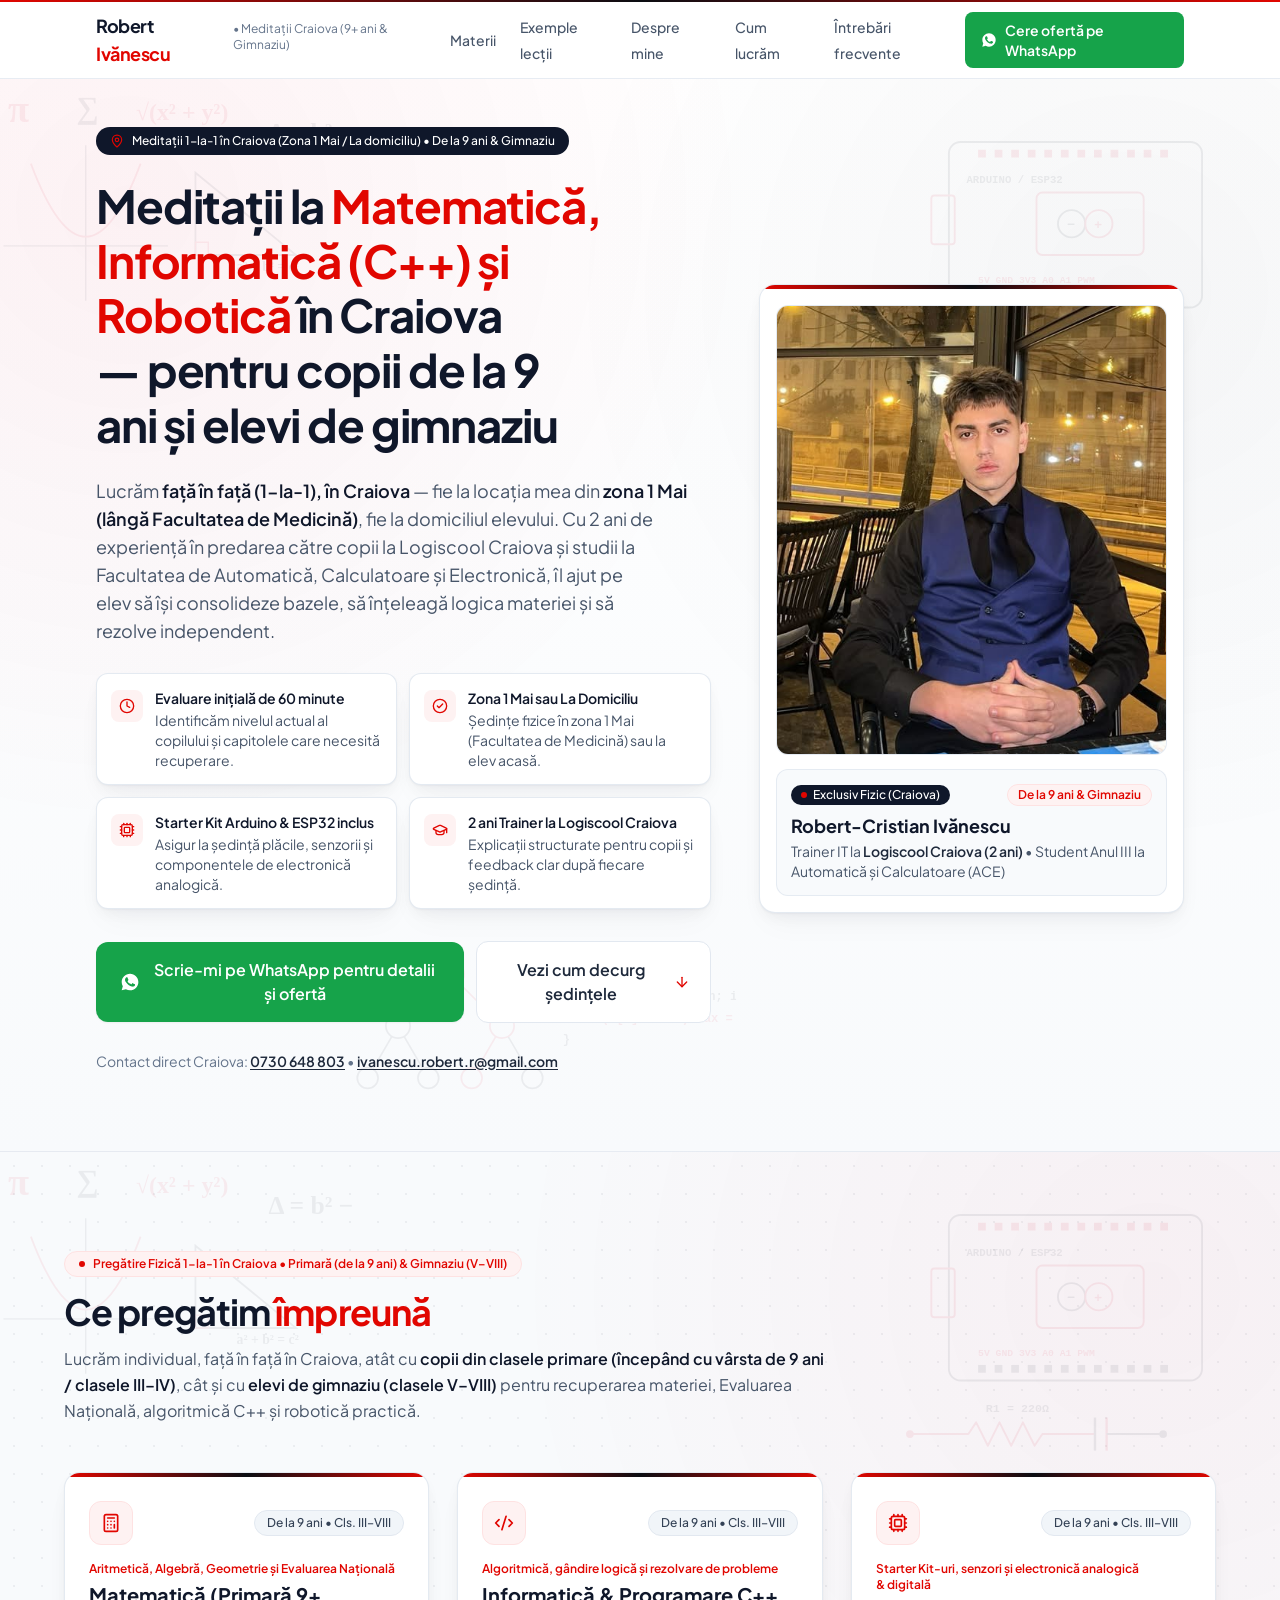
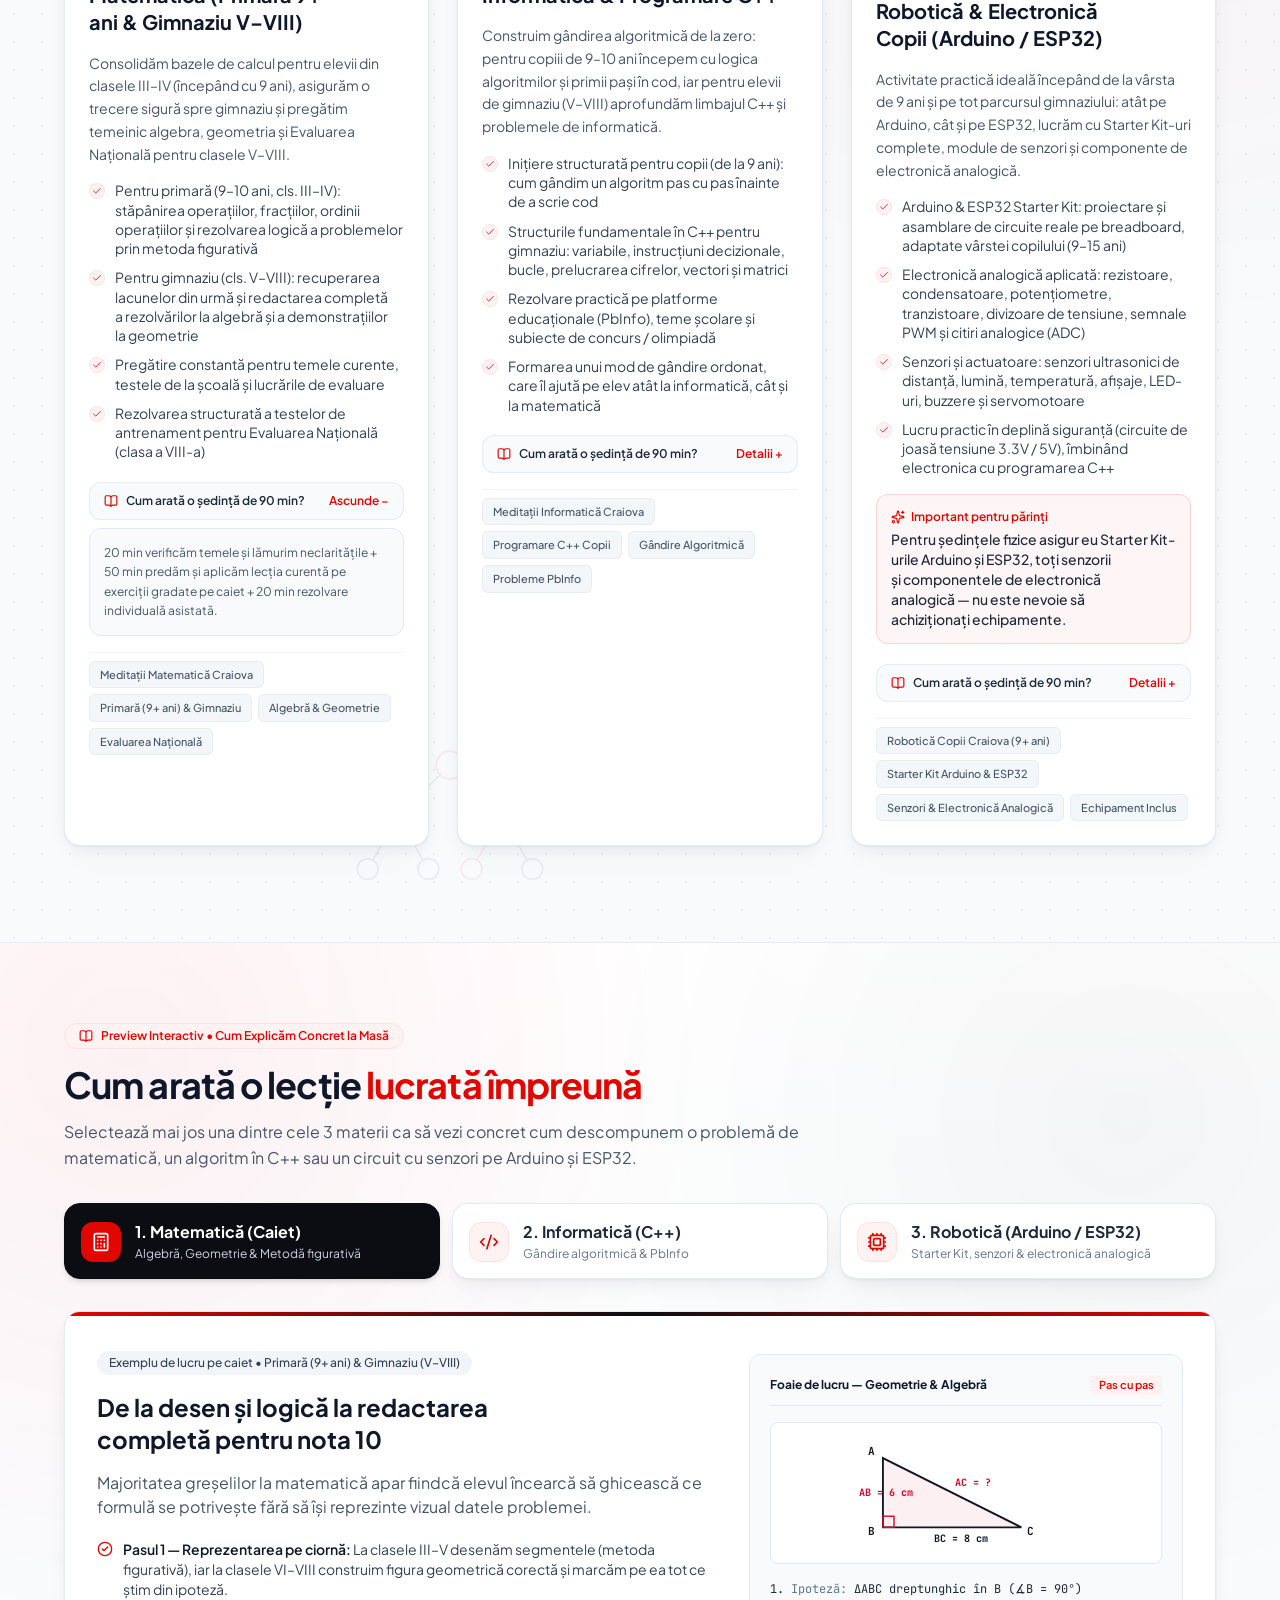
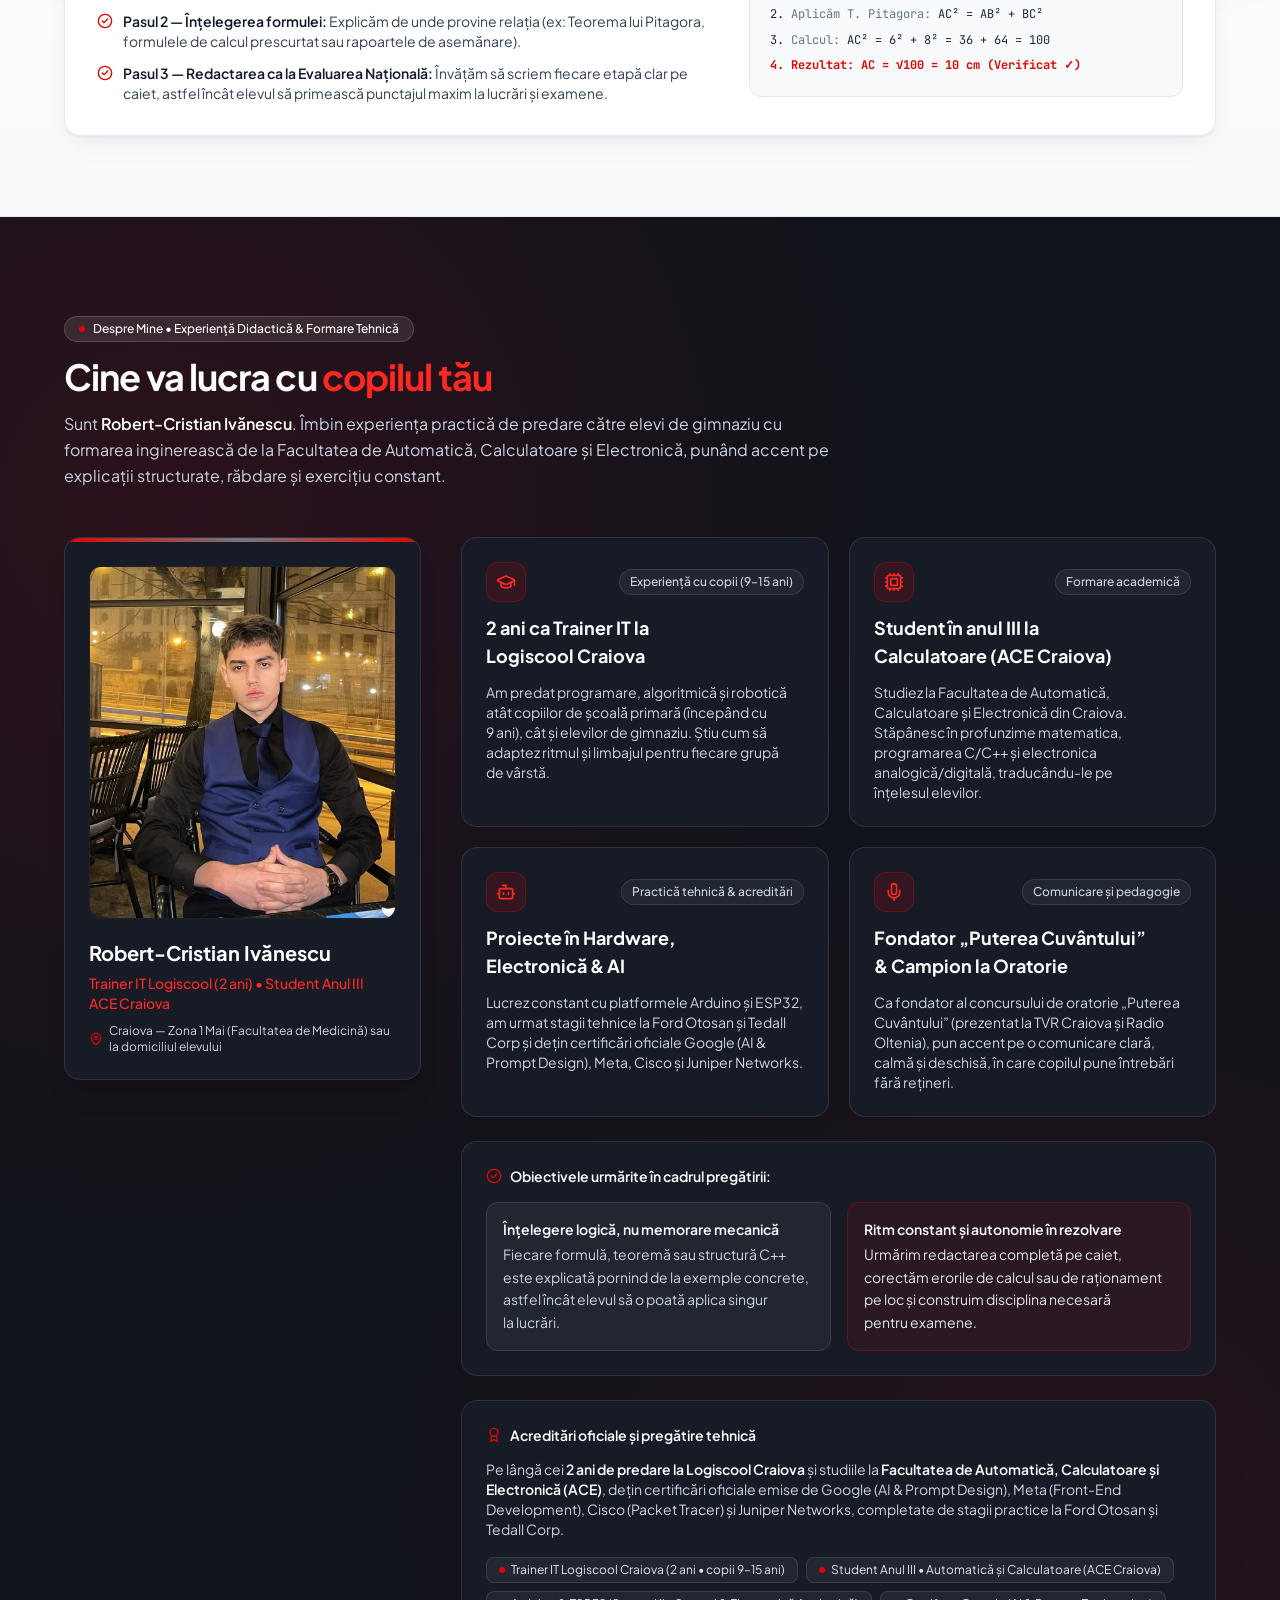
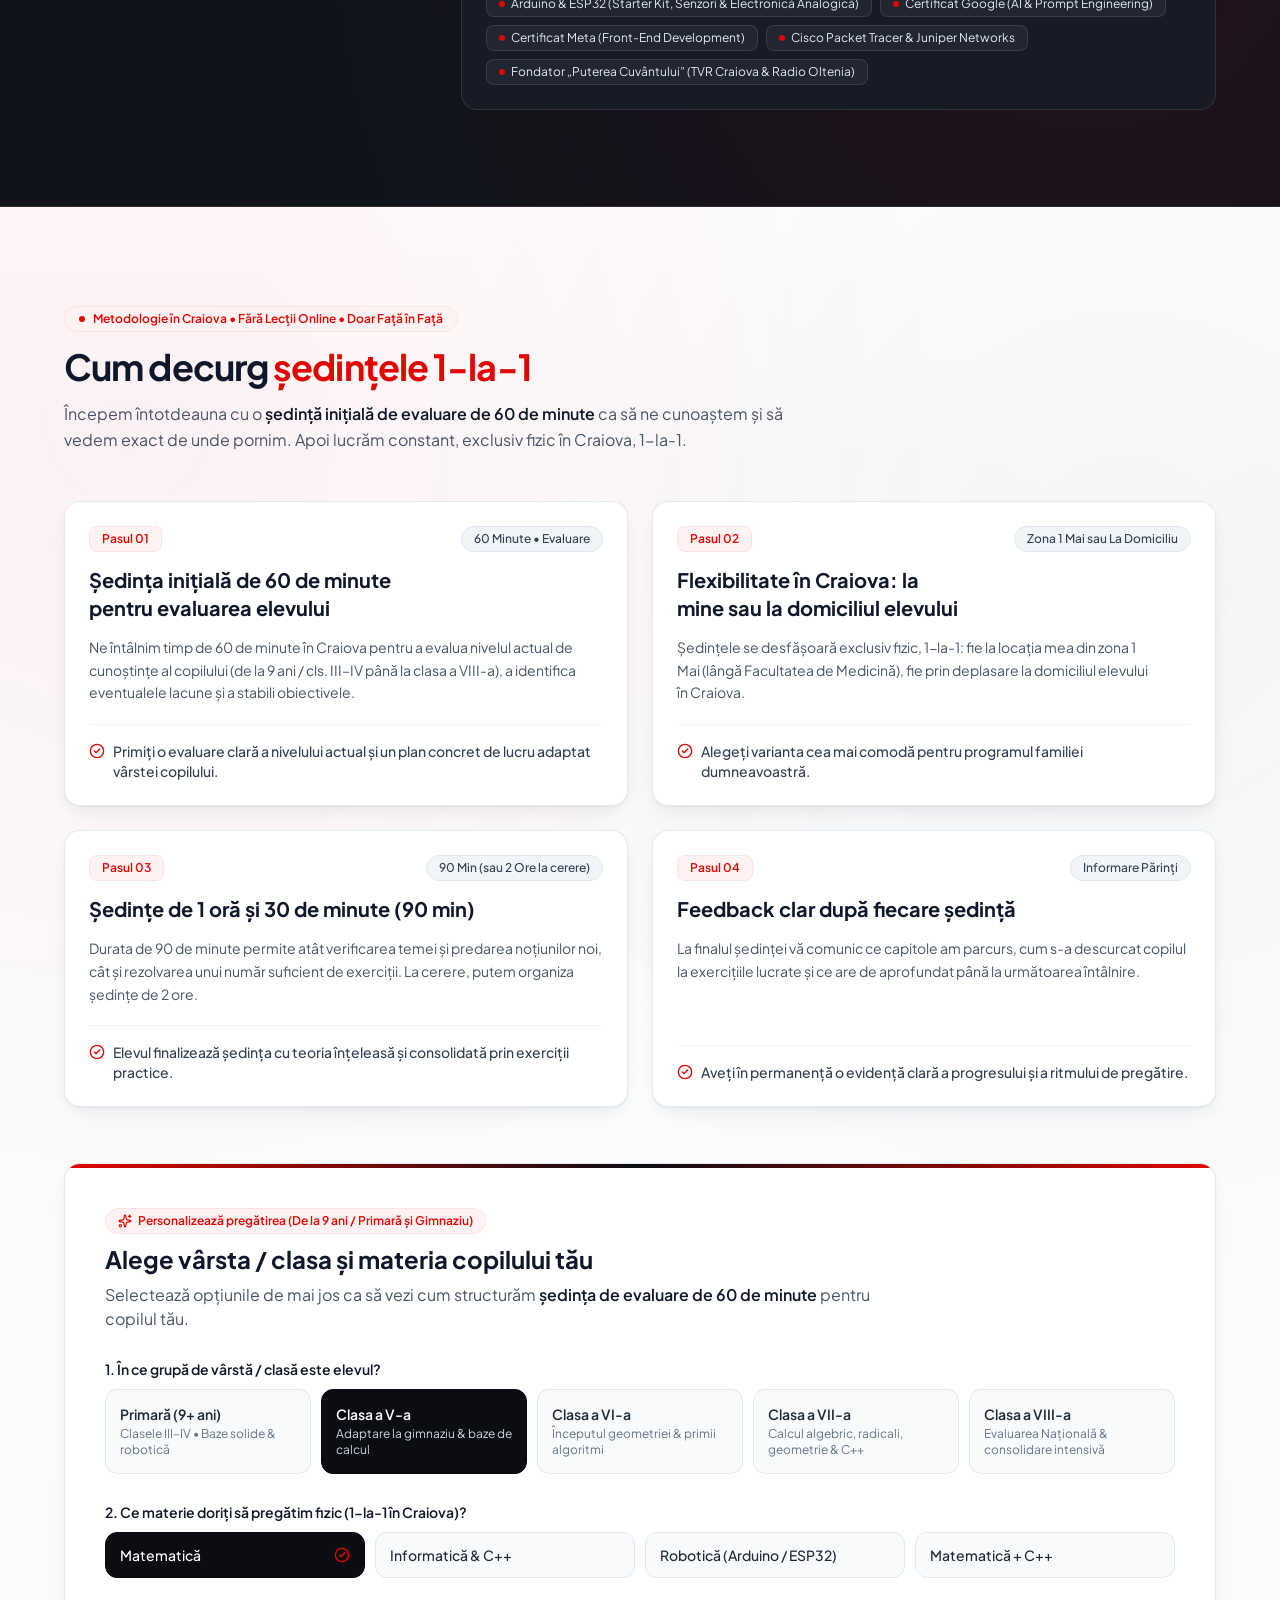
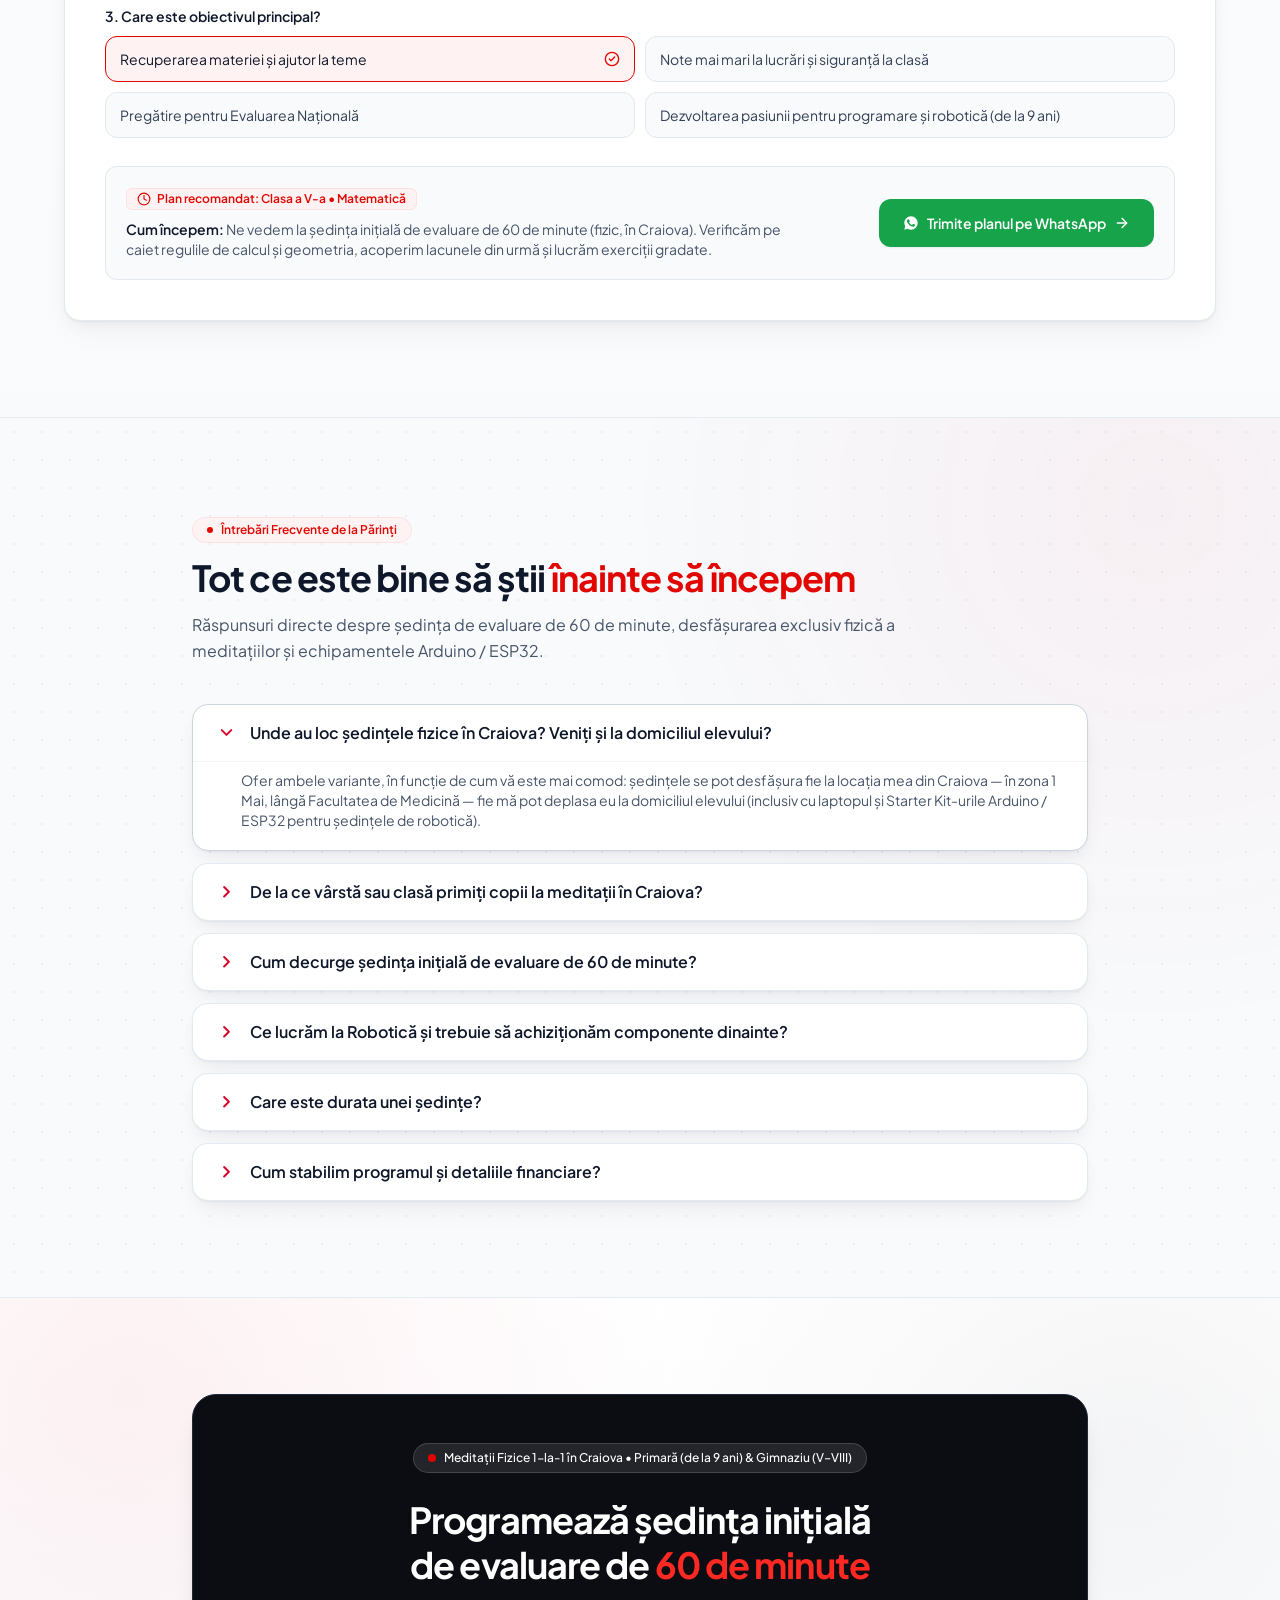
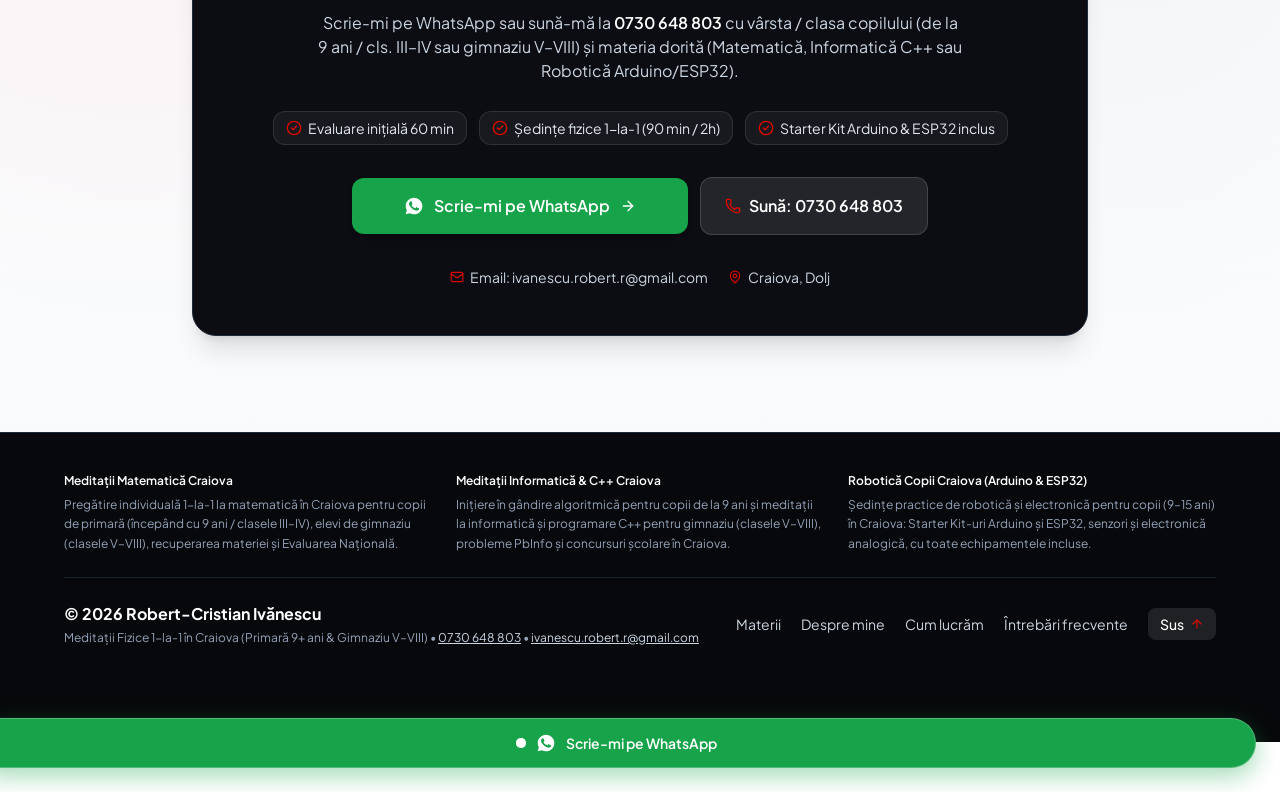
==== commit 5cb89e7d: "Add interactive lesson preview menu and 1 Mai / home visit location option in Craiova" ====
--- a/index.html
+++ b/index.html
@@ -199,10 +199,10 @@
         ]
       }
     </script>
-    <script type="module" crossorigin src="/assets/index-C8JAR__b.js"></script>
+    <script type="module" crossorigin src="/assets/index-CAQCyO_t.js"></script>
     <link rel="modulepreload" crossorigin href="/assets/vendor-icons-BFk84rWT.js">
     <link rel="modulepreload" crossorigin href="/assets/vendor-react-ChxBILgq.js">
-    <link rel="stylesheet" crossorigin href="/assets/index-D2S2lWNQ.css">
+    <link rel="stylesheet" crossorigin href="/assets/index-DH6UMC6m.css">
   </head>
   <body class="bg-white text-slate-900 antialiased">
     <div id="root">
@@ -232,7 +232,7 @@
           <p>
             Salut! Sunt <strong>Robert-Cristian Ivănescu</strong> și ofer meditații la matematică, info și robotică în Craiova.
             Pregătirea este dedicată pentru copii de la 9 ani și pentru elevi de gimnaziu.
-            Lucrăm exclusiv fizic în Craiova, față în față, în format individual 1-la-1.
+            Lucrăm exclusiv fizic în Craiova, în zona 1 Mai lângă Facultatea de Medicină sau la domiciliul elevului.
             Fiecare copil primește explicații logice, calme și adaptate ritmului său de învățare.
             Descoperă mai jos secțiunile pentru <a href="#matematica-craiova">pregătire matematică</a>, <a href="#info-craiova">algoritmică C++</a> și <a href="#robotica-craiova">robotică Arduino</a>.
           </p>
--- a/assets/index-DH6UMC6m.css
+++ b/assets/index-DH6UMC6m.css
@@ -0,0 +1 @@
+*,:before,:after{--tw-border-spacing-x: 0;--tw-border-spacing-y: 0;--tw-translate-x: 0;--tw-translate-y: 0;--tw-rotate: 0;--tw-skew-x: 0;--tw-skew-y: 0;--tw-scale-x: 1;--tw-scale-y: 1;--tw-pan-x: ;--tw-pan-y: ;--tw-pinch-zoom: ;--tw-scroll-snap-strictness: proximity;--tw-gradient-from-position: ;--tw-gradient-via-position: ;--tw-gradient-to-position: ;--tw-ordinal: ;--tw-slashed-zero: ;--tw-numeric-figure: ;--tw-numeric-spacing: ;--tw-numeric-fraction: ;--tw-ring-inset: ;--tw-ring-offset-width: 0px;--tw-ring-offset-color: #fff;--tw-ring-color: rgb(59 130 246 / .5);--tw-ring-offset-shadow: 0 0 #0000;--tw-ring-shadow: 0 0 #0000;--tw-shadow: 0 0 #0000;--tw-shadow-colored: 0 0 #0000;--tw-blur: ;--tw-brightness: ;--tw-contrast: ;--tw-grayscale: ;--tw-hue-rotate: ;--tw-invert: ;--tw-saturate: ;--tw-sepia: ;--tw-drop-shadow: ;--tw-backdrop-blur: ;--tw-backdrop-brightness: ;--tw-backdrop-contrast: ;--tw-backdrop-grayscale: ;--tw-backdrop-hue-rotate: ;--tw-backdrop-invert: ;--tw-backdrop-opacity: ;--tw-backdrop-saturate: ;--tw-backdrop-sepia: ;--tw-contain-size: ;--tw-contain-layout: ;--tw-contain-paint: ;--tw-contain-style: }::backdrop{--tw-border-spacing-x: 0;--tw-border-spacing-y: 0;--tw-translate-x: 0;--tw-translate-y: 0;--tw-rotate: 0;--tw-skew-x: 0;--tw-skew-y: 0;--tw-scale-x: 1;--tw-scale-y: 1;--tw-pan-x: ;--tw-pan-y: ;--tw-pinch-zoom: ;--tw-scroll-snap-strictness: proximity;--tw-gradient-from-position: ;--tw-gradient-via-position: ;--tw-gradient-to-position: ;--tw-ordinal: ;--tw-slashed-zero: ;--tw-numeric-figure: ;--tw-numeric-spacing: ;--tw-numeric-fraction: ;--tw-ring-inset: ;--tw-ring-offset-width: 0px;--tw-ring-offset-color: #fff;--tw-ring-color: rgb(59 130 246 / .5);--tw-ring-offset-shadow: 0 0 #0000;--tw-ring-shadow: 0 0 #0000;--tw-shadow: 0 0 #0000;--tw-shadow-colored: 0 0 #0000;--tw-blur: ;--tw-brightness: ;--tw-contrast: ;--tw-grayscale: ;--tw-hue-rotate: ;--tw-invert: ;--tw-saturate: ;--tw-sepia: ;--tw-drop-shadow: ;--tw-backdrop-blur: ;--tw-backdrop-brightness: ;--tw-backdrop-contrast: ;--tw-backdrop-grayscale: ;--tw-backdrop-hue-rotate: ;--tw-backdrop-invert: ;--tw-backdrop-opacity: ;--tw-backdrop-saturate: ;--tw-backdrop-sepia: ;--tw-contain-size: ;--tw-contain-layout: ;--tw-contain-paint: ;--tw-contain-style: }*,:before,:after{box-sizing:border-box;border-width:0;border-style:solid;border-color:#e5e7eb}:before,:after{--tw-content: ""}html,:host{line-height:1.5;-webkit-text-size-adjust:100%;-moz-tab-size:4;-o-tab-size:4;tab-size:4;font-family:Plus Jakarta Sans,Inter,system-ui,-apple-system,sans-serif;font-feature-settings:normal;font-variation-settings:normal;-webkit-tap-highlight-color:transparent}body{margin:0;line-height:inherit}hr{height:0;color:inherit;border-top-width:1px}abbr:where([title]){-webkit-text-decoration:underline dotted;text-decoration:underline dotted}h1,h2,h3,h4,h5,h6{font-size:inherit;font-weight:inherit}a{color:inherit;text-decoration:inherit}b,strong{font-weight:bolder}code,kbd,samp,pre{font-family:JetBrains Mono,ui-monospace,SFMono-Regular,Menlo,monospace;font-feature-settings:normal;font-variation-settings:normal;font-size:1em}small{font-size:80%}sub,sup{font-size:75%;line-height:0;position:relative;vertical-align:baseline}sub{bottom:-.25em}sup{top:-.5em}table{text-indent:0;border-color:inherit;border-collapse:collapse}button,input,optgroup,select,textarea{font-family:inherit;font-feature-settings:inherit;font-variation-settings:inherit;font-size:100%;font-weight:inherit;line-height:inherit;letter-spacing:inherit;color:inherit;margin:0;padding:0}button,select{text-transform:none}button,input:where([type=button]),input:where([type=reset]),input:where([type=submit]){-webkit-appearance:button;background-color:transparent;background-image:none}:-moz-focusring{outline:auto}:-moz-ui-invalid{box-shadow:none}progress{vertical-align:baseline}::-webkit-inner-spin-button,::-webkit-outer-spin-button{height:auto}[type=search]{-webkit-appearance:textfield;outline-offset:-2px}::-webkit-search-decoration{-webkit-appearance:none}::-webkit-file-upload-button{-webkit-appearance:button;font:inherit}summary{display:list-item}blockquote,dl,dd,h1,h2,h3,h4,h5,h6,hr,figure,p,pre{margin:0}fieldset{margin:0;padding:0}legend{padding:0}ol,ul,menu{list-style:none;margin:0;padding:0}dialog{padding:0}textarea{resize:vertical}input::-moz-placeholder,textarea::-moz-placeholder{opacity:1;color:#9ca3af}input::placeholder,textarea::placeholder{opacity:1;color:#9ca3af}button,[role=button]{cursor:pointer}:disabled{cursor:default}img,svg,video,canvas,audio,iframe,embed,object{display:block;vertical-align:middle}img,video{max-width:100%;height:auto}[hidden]:where(:not([hidden=until-found])){display:none}:root{--color-obsidian: #0F131A;--color-obsidian-card: #161B26;--color-white: #FFFFFF;--color-ice: #F8FAFC;--color-racing-red: #D90429;--color-whatsapp: #16A34A;--in-oklab: }@supports (background: linear-gradient(in oklab,white,black)){:root{--in-oklab: in oklab}}html{scroll-behavior:smooth;scroll-padding-top:4.25rem;container-type:scroll-state;font-family:Plus Jakarta Sans,Inter,system-ui,-apple-system,sans-serif;background-color:#fff;color:#0f172a;line-height:1.5;-webkit-font-smoothing:antialiased;-moz-osx-font-smoothing:grayscale}body{background-color:#fff;color:#0f172a;line-height:1.6;text-align:start;overflow-x:hidden;margin:0}h1,h2,h3{text-wrap:balance}p,li,blockquote{text-wrap:pretty;overflow-wrap:break-word}::-moz-selection{background-color:#d9042924;color:#0f172a}::selection{background-color:#d9042924;color:#0f172a}.sr-only{position:absolute;width:1px;height:1px;padding:0;margin:-1px;overflow:hidden;clip:rect(0,0,0,0);white-space:nowrap;border-width:0}.pointer-events-none{pointer-events:none}.fixed{position:fixed}.absolute{position:absolute}.relative{position:relative}.inset-0{top:0;right:0;bottom:0;left:0}.-left-6{left:-1.5rem}.-top-4{top:-1rem}.bottom-2{bottom:.5rem}.bottom-4{bottom:1rem}.left-1\/4{left:25%}.right-0{right:0}.right-4{right:1rem}.top-6{top:1.5rem}.z-0{z-index:0}.z-10{z-index:10}.z-50{z-index:50}.m-0{margin:0}.mx-auto{margin-left:auto;margin-right:auto}.mb-0\.5{margin-bottom:.125rem}.mb-1{margin-bottom:.25rem}.mb-10{margin-bottom:2.5rem}.mt-0\.5{margin-top:.125rem}.mt-2{margin-top:.5rem}.mt-5{margin-top:1.25rem}.mt-auto{margin-top:auto}.block{display:block}.flex{display:flex}.inline-flex{display:inline-flex}.grid{display:grid}.hidden{display:none}.aspect-\[4\/4\.6\]{aspect-ratio:4/4.6}.h-1{height:.25rem}.h-1\.5{height:.375rem}.h-10{height:2.5rem}.h-11{height:2.75rem}.h-2{height:.5rem}.h-2\.5{height:.625rem}.h-3\.5{height:.875rem}.h-4{height:1rem}.h-5{height:1.25rem}.h-8{height:2rem}.h-\[2px\]{height:2px}.h-auto{height:auto}.h-full{height:100%}.min-h-\[3\.5rem\]{min-height:3.5rem}.min-h-screen{min-height:100vh}.w-1\.5{width:.375rem}.w-10{width:2.5rem}.w-11{width:2.75rem}.w-2{width:.5rem}.w-2\.5{width:.625rem}.w-3\.5{width:.875rem}.w-4{width:1rem}.w-5{width:1.25rem}.w-72{width:18rem}.w-8{width:2rem}.w-80{width:20rem}.w-full{width:100%}.max-w-2xl{max-width:42rem}.max-w-3xl{max-width:48rem}.max-w-4xl{max-width:56rem}.max-w-6xl{max-width:72rem}.max-w-\[240px\]{max-width:240px}.max-w-\[58ch\]{max-width:58ch}.max-w-\[62ch\]{max-width:62ch}.max-w-\[65ch\]{max-width:65ch}.max-w-sm{max-width:24rem}.max-w-xl{max-width:36rem}.flex-1{flex:1 1 0%}.shrink-0{flex-shrink:0}.scale-\[1\.06\]{--tw-scale-x: 1.06;--tw-scale-y: 1.06;transform:translate(var(--tw-translate-x),var(--tw-translate-y)) rotate(var(--tw-rotate)) skew(var(--tw-skew-x)) skewY(var(--tw-skew-y)) scaleX(var(--tw-scale-x)) scaleY(var(--tw-scale-y))}@keyframes ping{75%,to{transform:scale(2);opacity:0}}.animate-ping{animation:ping 1s cubic-bezier(0,0,.2,1) infinite}@keyframes pulse{50%{opacity:.5}}.animate-pulse{animation:pulse 2s cubic-bezier(.4,0,.6,1) infinite}.cursor-pointer{cursor:pointer}.select-none{-webkit-user-select:none;-moz-user-select:none;user-select:none}.scroll-mt-16{scroll-margin-top:4rem}.scroll-mt-20{scroll-margin-top:5rem}.list-none{list-style-type:none}.grid-cols-1{grid-template-columns:repeat(1,minmax(0,1fr))}.grid-cols-2{grid-template-columns:repeat(2,minmax(0,1fr))}.flex-col{flex-direction:column}.flex-wrap{flex-wrap:wrap}.items-start{align-items:flex-start}.items-center{align-items:center}.items-baseline{align-items:baseline}.items-stretch{align-items:stretch}.justify-center{justify-content:center}.justify-between{justify-content:space-between}.gap-1\.5{gap:.375rem}.gap-10{gap:2.5rem}.gap-2{gap:.5rem}.gap-2\.5{gap:.625rem}.gap-3{gap:.75rem}.gap-3\.5{gap:.875rem}.gap-4{gap:1rem}.gap-5{gap:1.25rem}.gap-6{gap:1.5rem}.gap-8{gap:2rem}.space-y-1>:not([hidden])~:not([hidden]){--tw-space-y-reverse: 0;margin-top:calc(.25rem * calc(1 - var(--tw-space-y-reverse)));margin-bottom:calc(.25rem * var(--tw-space-y-reverse))}.space-y-1\.5>:not([hidden])~:not([hidden]){--tw-space-y-reverse: 0;margin-top:calc(.375rem * calc(1 - var(--tw-space-y-reverse)));margin-bottom:calc(.375rem * var(--tw-space-y-reverse))}.space-y-14>:not([hidden])~:not([hidden]){--tw-space-y-reverse: 0;margin-top:calc(3.5rem * calc(1 - var(--tw-space-y-reverse)));margin-bottom:calc(3.5rem * var(--tw-space-y-reverse))}.space-y-2>:not([hidden])~:not([hidden]){--tw-space-y-reverse: 0;margin-top:calc(.5rem * calc(1 - var(--tw-space-y-reverse)));margin-bottom:calc(.5rem * var(--tw-space-y-reverse))}.space-y-2\.5>:not([hidden])~:not([hidden]){--tw-space-y-reverse: 0;margin-top:calc(.625rem * calc(1 - var(--tw-space-y-reverse)));margin-bottom:calc(.625rem * var(--tw-space-y-reverse))}.space-y-3>:not([hidden])~:not([hidden]){--tw-space-y-reverse: 0;margin-top:calc(.75rem * calc(1 - var(--tw-space-y-reverse)));margin-bottom:calc(.75rem * var(--tw-space-y-reverse))}.space-y-3\.5>:not([hidden])~:not([hidden]){--tw-space-y-reverse: 0;margin-top:calc(.875rem * calc(1 - var(--tw-space-y-reverse)));margin-bottom:calc(.875rem * var(--tw-space-y-reverse))}.space-y-4>:not([hidden])~:not([hidden]){--tw-space-y-reverse: 0;margin-top:calc(1rem * calc(1 - var(--tw-space-y-reverse)));margin-bottom:calc(1rem * var(--tw-space-y-reverse))}.space-y-6>:not([hidden])~:not([hidden]){--tw-space-y-reverse: 0;margin-top:calc(1.5rem * calc(1 - var(--tw-space-y-reverse)));margin-bottom:calc(1.5rem * var(--tw-space-y-reverse))}.space-y-7>:not([hidden])~:not([hidden]){--tw-space-y-reverse: 0;margin-top:calc(1.75rem * calc(1 - var(--tw-space-y-reverse)));margin-bottom:calc(1.75rem * var(--tw-space-y-reverse))}.space-y-8>:not([hidden])~:not([hidden]){--tw-space-y-reverse: 0;margin-top:calc(2rem * calc(1 - var(--tw-space-y-reverse)));margin-bottom:calc(2rem * var(--tw-space-y-reverse))}.overflow-hidden{overflow:hidden}.overflow-x-auto{overflow-x:auto}.scroll-smooth{scroll-behavior:smooth}.rounded{border-radius:.25rem}.rounded-2xl{border-radius:1rem}.rounded-3xl{border-radius:1.5rem}.rounded-full{border-radius:9999px}.rounded-lg{border-radius:.5rem}.rounded-md{border-radius:.375rem}.rounded-xl{border-radius:.75rem}.border{border-width:1px}.border-b{border-bottom-width:1px}.border-t{border-top-width:1px}.border-obsidian-900{--tw-border-opacity: 1;border-color:rgb(11 13 18 / var(--tw-border-opacity, 1))}.border-racing{--tw-border-opacity: 1;border-color:rgb(225 6 0 / var(--tw-border-opacity, 1))}.border-racing\/30{border-color:#e106004d}.border-red-100{--tw-border-opacity: 1;border-color:rgb(254 226 226 / var(--tw-border-opacity, 1))}.border-red-200\/80{border-color:#fecacacc}.border-slate-100{--tw-border-opacity: 1;border-color:rgb(241 245 249 / var(--tw-border-opacity, 1))}.border-slate-200{--tw-border-opacity: 1;border-color:rgb(226 232 240 / var(--tw-border-opacity, 1))}.border-slate-200\/70{border-color:#e2e8f0b3}.border-slate-200\/80{border-color:#e2e8f0cc}.border-slate-200\/90{border-color:#e2e8f0e6}.border-slate-800{--tw-border-opacity: 1;border-color:rgb(30 41 59 / var(--tw-border-opacity, 1))}.border-slate-800\/80{border-color:#1e293bcc}.border-white\/10{border-color:#ffffff1a}.border-white\/15{border-color:#ffffff26}.border-white\/25{border-color:#ffffff40}.bg-\[\#161B26\]{--tw-bg-opacity: 1;background-color:rgb(22 27 38 / var(--tw-bg-opacity, 1))}.bg-obsidian-900{--tw-bg-opacity: 1;background-color:rgb(11 13 18 / var(--tw-bg-opacity, 1))}.bg-obsidian-950{--tw-bg-opacity: 1;background-color:rgb(7 8 11 / var(--tw-bg-opacity, 1))}.bg-racing{--tw-bg-opacity: 1;background-color:rgb(225 6 0 / var(--tw-bg-opacity, 1))}.bg-racing\/10{background-color:#e106001a}.bg-racing\/15{background-color:#e1060026}.bg-red-50{--tw-bg-opacity: 1;background-color:rgb(254 242 242 / var(--tw-bg-opacity, 1))}.bg-red-50\/70{background-color:#fef2f2b3}.bg-slate-100{--tw-bg-opacity: 1;background-color:rgb(241 245 249 / var(--tw-bg-opacity, 1))}.bg-slate-100\/80{background-color:#f1f5f9cc}.bg-slate-50{--tw-bg-opacity: 1;background-color:rgb(248 250 252 / var(--tw-bg-opacity, 1))}.bg-slate-900{--tw-bg-opacity: 1;background-color:rgb(15 23 42 / var(--tw-bg-opacity, 1))}.bg-whatsapp{--tw-bg-opacity: 1;background-color:rgb(22 163 74 / var(--tw-bg-opacity, 1))}.bg-white{--tw-bg-opacity: 1;background-color:rgb(255 255 255 / var(--tw-bg-opacity, 1))}.bg-white\/10{background-color:#ffffff1a}.bg-white\/5{background-color:#ffffff0d}.bg-white\/95{background-color:#fffffff2}.bg-gradient-to-r{background-image:linear-gradient(to right,var(--tw-gradient-stops))}.from-racing{--tw-gradient-from: #E10600 var(--tw-gradient-from-position);--tw-gradient-to: rgb(225 6 0 / 0) var(--tw-gradient-to-position);--tw-gradient-stops: var(--tw-gradient-from), var(--tw-gradient-to)}.via-obsidian-900{--tw-gradient-to: rgb(11 13 18 / 0) var(--tw-gradient-to-position);--tw-gradient-stops: var(--tw-gradient-from), #0B0D12 var(--tw-gradient-via-position), var(--tw-gradient-to)}.via-white\/40{--tw-gradient-to: rgb(255 255 255 / 0) var(--tw-gradient-to-position);--tw-gradient-stops: var(--tw-gradient-from), rgb(255 255 255 / .4) var(--tw-gradient-via-position), var(--tw-gradient-to)}.to-racing{--tw-gradient-to: #E10600 var(--tw-gradient-to-position)}.object-cover{-o-object-fit:cover;object-fit:cover}.object-\[50\%_82\%\]{-o-object-position:50% 82%;object-position:50% 82%}.p-0{padding:0}.p-2{padding:.5rem}.p-2\.5{padding:.625rem}.p-3{padding:.75rem}.p-3\.5{padding:.875rem}.p-4{padding:1rem}.p-5{padding:1.25rem}.p-6{padding:1.5rem}.px-2{padding-left:.5rem;padding-right:.5rem}.px-2\.5{padding-left:.625rem;padding-right:.625rem}.px-3{padding-left:.75rem;padding-right:.75rem}.px-3\.5{padding-left:.875rem;padding-right:.875rem}.px-4{padding-left:1rem;padding-right:1rem}.px-5{padding-left:1.25rem;padding-right:1.25rem}.px-6{padding-left:1.5rem;padding-right:1.5rem}.py-0\.5{padding-top:.125rem;padding-bottom:.125rem}.py-1{padding-top:.25rem;padding-bottom:.25rem}.py-1\.5{padding-top:.375rem;padding-bottom:.375rem}.py-16{padding-top:4rem;padding-bottom:4rem}.py-2{padding-top:.5rem;padding-bottom:.5rem}.py-2\.5{padding-top:.625rem;padding-bottom:.625rem}.py-3{padding-top:.75rem;padding-bottom:.75rem}.py-3\.5{padding-top:.875rem;padding-bottom:.875rem}.py-4{padding-top:1rem;padding-bottom:1rem}.pb-14{padding-bottom:3.5rem}.pb-2\.5{padding-bottom:.625rem}.pb-24{padding-bottom:6rem}.pb-4{padding-bottom:1rem}.pb-5{padding-bottom:1.25rem}.pb-6{padding-bottom:1.5rem}.pl-11{padding-left:2.75rem}.pt-1{padding-top:.25rem}.pt-10{padding-top:2.5rem}.pt-2{padding-top:.5rem}.pt-4{padding-top:1rem}.pt-8{padding-top:2rem}.text-left{text-align:left}.text-center{text-align:center}.font-mono{font-family:JetBrains Mono,ui-monospace,SFMono-Regular,Menlo,monospace}.font-sans{font-family:Plus Jakarta Sans,Inter,system-ui,-apple-system,sans-serif}.text-\[11\.5px\]{font-size:11.5px}.text-\[11px\]{font-size:11px}.text-base{font-size:1rem;line-height:1.5rem}.text-lg{font-size:1.125rem;line-height:1.75rem}.text-sm{font-size:.875rem;line-height:1.25rem}.text-xl{font-size:1.25rem;line-height:1.75rem}.text-xs{font-size:.75rem;line-height:1rem}.font-bold{font-weight:700}.font-medium{font-weight:500}.font-normal{font-weight:400}.font-semibold{font-weight:600}.leading-relaxed{line-height:1.625}.leading-snug{line-height:1.375}.tracking-tight{letter-spacing:-.025em}.text-racing{--tw-text-opacity: 1;color:rgb(225 6 0 / var(--tw-text-opacity, 1))}.text-racing-light{--tw-text-opacity: 1;color:rgb(255 40 34 / var(--tw-text-opacity, 1))}.text-slate-100{--tw-text-opacity: 1;color:rgb(241 245 249 / var(--tw-text-opacity, 1))}.text-slate-200{--tw-text-opacity: 1;color:rgb(226 232 240 / var(--tw-text-opacity, 1))}.text-slate-300{--tw-text-opacity: 1;color:rgb(203 213 225 / var(--tw-text-opacity, 1))}.text-slate-400{--tw-text-opacity: 1;color:rgb(148 163 184 / var(--tw-text-opacity, 1))}.text-slate-500{--tw-text-opacity: 1;color:rgb(100 116 139 / var(--tw-text-opacity, 1))}.text-slate-600{--tw-text-opacity: 1;color:rgb(71 85 105 / var(--tw-text-opacity, 1))}.text-slate-700{--tw-text-opacity: 1;color:rgb(51 65 85 / var(--tw-text-opacity, 1))}.text-slate-800{--tw-text-opacity: 1;color:rgb(30 41 59 / var(--tw-text-opacity, 1))}.text-slate-900{--tw-text-opacity: 1;color:rgb(15 23 42 / var(--tw-text-opacity, 1))}.text-white{--tw-text-opacity: 1;color:rgb(255 255 255 / var(--tw-text-opacity, 1))}.underline{text-decoration-line:underline}.underline-offset-2{text-underline-offset:2px}.antialiased{-webkit-font-smoothing:antialiased;-moz-osx-font-smoothing:grayscale}.opacity-75{opacity:.75}.opacity-\[0\.065\]{opacity:.065}.opacity-\[0\.06\]{opacity:.06}.shadow-\[0_8px_24px_rgba\(22\,163\,74\,0\.4\)\]{--tw-shadow: 0 8px 24px rgba(22,163,74,.4);--tw-shadow-colored: 0 8px 24px var(--tw-shadow-color);box-shadow:var(--tw-ring-offset-shadow, 0 0 #0000),var(--tw-ring-shadow, 0 0 #0000),var(--tw-shadow)}.shadow-lg{--tw-shadow: 0 10px 15px -3px rgb(0 0 0 / .1), 0 4px 6px -4px rgb(0 0 0 / .1);--tw-shadow-colored: 0 10px 15px -3px var(--tw-shadow-color), 0 4px 6px -4px var(--tw-shadow-color);box-shadow:var(--tw-ring-offset-shadow, 0 0 #0000),var(--tw-ring-shadow, 0 0 #0000),var(--tw-shadow)}.shadow-md{--tw-shadow: 0 4px 6px -1px rgb(0 0 0 / .1), 0 2px 4px -2px rgb(0 0 0 / .1);--tw-shadow-colored: 0 4px 6px -1px var(--tw-shadow-color), 0 2px 4px -2px var(--tw-shadow-color);box-shadow:var(--tw-ring-offset-shadow, 0 0 #0000),var(--tw-ring-shadow, 0 0 #0000),var(--tw-shadow)}.shadow-sm{--tw-shadow: 0 1px 2px 0 rgb(0 0 0 / .05);--tw-shadow-colored: 0 1px 2px 0 var(--tw-shadow-color);box-shadow:var(--tw-ring-offset-shadow, 0 0 #0000),var(--tw-ring-shadow, 0 0 #0000),var(--tw-shadow)}.shadow-xl{--tw-shadow: 0 20px 25px -5px rgb(0 0 0 / .1), 0 8px 10px -6px rgb(0 0 0 / .1);--tw-shadow-colored: 0 20px 25px -5px var(--tw-shadow-color), 0 8px 10px -6px var(--tw-shadow-color);box-shadow:var(--tw-ring-offset-shadow, 0 0 #0000),var(--tw-ring-shadow, 0 0 #0000),var(--tw-shadow)}.backdrop-blur-md{--tw-backdrop-blur: blur(12px);-webkit-backdrop-filter:var(--tw-backdrop-blur) var(--tw-backdrop-brightness) var(--tw-backdrop-contrast) var(--tw-backdrop-grayscale) var(--tw-backdrop-hue-rotate) var(--tw-backdrop-invert) var(--tw-backdrop-opacity) var(--tw-backdrop-saturate) var(--tw-backdrop-sepia);backdrop-filter:var(--tw-backdrop-blur) var(--tw-backdrop-brightness) var(--tw-backdrop-contrast) var(--tw-backdrop-grayscale) var(--tw-backdrop-hue-rotate) var(--tw-backdrop-invert) var(--tw-backdrop-opacity) var(--tw-backdrop-saturate) var(--tw-backdrop-sepia)}.transition-all{transition-property:all;transition-timing-function:cubic-bezier(.4,0,.2,1);transition-duration:.15s}.transition-colors{transition-property:color,background-color,border-color,text-decoration-color,fill,stroke;transition-timing-function:cubic-bezier(.4,0,.2,1);transition-duration:.15s}.transition-transform{transition-property:transform;transition-timing-function:cubic-bezier(.4,0,.2,1);transition-duration:.15s}.heading-hero{font-size:clamp(1.85rem,1.25rem + 2.1vw,2.85rem);line-height:1.2}.heading-section{font-size:clamp(1.5rem,1.15rem + 1.4vw,2.25rem);line-height:1.25}.top-bar{position:sticky;top:0;z-index:50;transition:transform .28s cubic-bezier(.16,1,.3,1),box-shadow .2s ease,background-color .2s ease}@container scroll-state((scrolled: bottom) and (scrollable: top)){.top-bar{transform:translateY(-100%)}}.top-bar:focus-within{transform:none}.top-bar.is-hidden:not(:focus-within){transform:translateY(-100%)}.bg-aesthetic-light{background-color:#fff;background-image:radial-gradient(circle at 10% 12%,rgba(217,4,41,.055) 0%,transparent 42%),radial-gradient(circle at 88% 20%,rgba(15,23,42,.04) 0%,transparent 40%),linear-gradient(to bottom var(--in-oklab),#FFFFFF,#F8FAFC)}.bg-aesthetic-muted{background-color:#f8fafc;background-image:radial-gradient(circle at 90% 10%,rgba(217,4,41,.045) 0%,transparent 38%),radial-gradient(rgba(15,23,42,.055) 1px,transparent 1px);background-size:100% 100%,28px 28px}.bg-aesthetic-obsidian{background-color:#0f131a;background-image:radial-gradient(circle at 12% 18%,rgba(217,4,41,.14) 0%,transparent 45%),radial-gradient(circle at 85% 82%,rgba(217,4,41,.1) 0%,transparent 45%)}.card-soft-depth{box-shadow:0 1px 2px #0f172a0a,0 6px 16px -4px #0f172a0f,0 16px 32px -8px #0f172a0a;transition:transform .22s ease,box-shadow .22s ease,border-color .22s ease}.card-soft-depth:hover{transform:translateY(-2px);box-shadow:0 2px 4px #0f172a0d,0 12px 24px -6px #0f172a17,0 24px 40px -12px #d9042912}.btn-interactive{position:relative;overflow:hidden;transition:transform .2s cubic-bezier(.16,1,.3,1),box-shadow .2s ease,background-color .2s ease}.btn-interactive:after{content:"";position:absolute;top:0;left:-120%;width:60%;height:100%;background:linear-gradient(90deg,transparent,rgba(255,255,255,.22),transparent);transform:skew(-20deg);transition:left .55s ease;pointer-events:none}.btn-interactive:hover:not(:disabled):after{left:140%}.btn-interactive:hover:not(:disabled){transform:translateY(-1.5px)}.btn-interactive:active:not(:disabled){transform:translateY(.5px) scale(.99)}.faq-accordion details{border-radius:1rem;transition:border-color .2s ease,box-shadow .2s ease,background-color .2s ease}.faq-accordion summary{list-style:none;display:flex;align-items:center;gap:.85rem;cursor:pointer;-webkit-user-select:none;-moz-user-select:none;user-select:none}.faq-accordion summary::-webkit-details-marker{display:none}.faq-accordion summary:before{content:"";inline-size:1.2rem;block-size:1.2rem;flex-shrink:0;background-color:#d90429;mask:url("data:image/svg+xml,%3Csvg xmlns='http://www.w3.org/2000/svg' viewBox='0 0 24 24' fill='none' stroke='currentColor' stroke-width='2.5' stroke-linecap='round' stroke-linejoin='round'%3E%3Cpath d='m6 9 6 6 6-6'/%3E%3C/svg%3E") no-repeat center / contain;-webkit-mask:url("data:image/svg+xml,%3Csvg xmlns='http://www.w3.org/2000/svg' viewBox='0 0 24 24' fill='none' stroke='currentColor' stroke-width='2.5' stroke-linecap='round' stroke-linejoin='round'%3E%3Cpath d='m6 9 6 6 6-6'/%3E%3C/svg%3E") no-repeat center / contain;rotate:-90deg}.faq-accordion summary:dir(rtl):before{rotate:90deg}.faq-accordion details[open]>summary:before{rotate:0deg}@media(prefers-reduced-motion:no-preference){.faq-accordion summary:before{transition:rotate .22s ease}}.faq-accordion details::details-content{interpolate-size:allow-keywords;overflow:clip;contain:layout}.faq-accordion details:not([open])::details-content{block-size:0}@media(prefers-reduced-motion:no-preference){.faq-accordion details::details-content{transition:block-size .28s ease-in-out,content-visibility .28s ease-in-out;transition-behavior:allow-discrete}}:focus-visible{outline:2px solid #D90429;outline-offset:3px}.after\:absolute:after{content:var(--tw-content);position:absolute}.after\:bottom-0:after{content:var(--tw-content);bottom:0}.after\:left-0:after{content:var(--tw-content);left:0}.after\:h-\[1\.5px\]:after{content:var(--tw-content);height:1.5px}.after\:w-0:after{content:var(--tw-content);width:0px}.after\:bg-racing:after{content:var(--tw-content);--tw-bg-opacity: 1;background-color:rgb(225 6 0 / var(--tw-bg-opacity, 1))}.after\:transition-all:after{content:var(--tw-content);transition-property:all;transition-timing-function:cubic-bezier(.4,0,.2,1);transition-duration:.15s}.after\:content-\[\'\'\]:after{--tw-content: "";content:var(--tw-content)}.open\:border-slate-300[open]{--tw-border-opacity: 1;border-color:rgb(203 213 225 / var(--tw-border-opacity, 1))}.hover\:border-racing\/50:hover{border-color:#e1060080}.hover\:border-slate-300:hover{--tw-border-opacity: 1;border-color:rgb(203 213 225 / var(--tw-border-opacity, 1))}.hover\:bg-racing:hover{--tw-bg-opacity: 1;background-color:rgb(225 6 0 / var(--tw-bg-opacity, 1))}.hover\:bg-slate-100:hover{--tw-bg-opacity: 1;background-color:rgb(241 245 249 / var(--tw-bg-opacity, 1))}.hover\:bg-slate-50:hover{--tw-bg-opacity: 1;background-color:rgb(248 250 252 / var(--tw-bg-opacity, 1))}.hover\:bg-slate-50\/80:hover{background-color:#f8fafccc}.hover\:bg-whatsapp-hover:hover{--tw-bg-opacity: 1;background-color:rgb(21 128 61 / var(--tw-bg-opacity, 1))}.hover\:bg-white\/15:hover{background-color:#ffffff26}.hover\:text-racing:hover{--tw-text-opacity: 1;color:rgb(225 6 0 / var(--tw-text-opacity, 1))}.hover\:text-slate-900:hover{--tw-text-opacity: 1;color:rgb(15 23 42 / var(--tw-text-opacity, 1))}.hover\:text-white:hover{--tw-text-opacity: 1;color:rgb(255 255 255 / var(--tw-text-opacity, 1))}.hover\:after\:w-full:hover:after{content:var(--tw-content);width:100%}.focus\:not-sr-only:focus{position:static;width:auto;height:auto;padding:0;margin:0;overflow:visible;clip:auto;white-space:normal}.focus\:fixed:focus{position:fixed}.focus\:left-3:focus{left:.75rem}.focus\:top-3:focus{top:.75rem}.focus\:z-\[100\]:focus{z-index:100}.focus\:rounded-lg:focus{border-radius:.5rem}.focus\:bg-racing:focus{--tw-bg-opacity: 1;background-color:rgb(225 6 0 / var(--tw-bg-opacity, 1))}.focus\:px-4:focus{padding-left:1rem;padding-right:1rem}.focus\:py-2:focus{padding-top:.5rem;padding-bottom:.5rem}.focus\:text-sm:focus{font-size:.875rem;line-height:1.25rem}.focus\:font-bold:focus{font-weight:700}.focus\:text-white:focus{--tw-text-opacity: 1;color:rgb(255 255 255 / var(--tw-text-opacity, 1))}.focus-visible\:rounded-lg:focus-visible{border-radius:.5rem}.group:hover .group-hover\:translate-x-0\.5{--tw-translate-x: .125rem;transform:translate(var(--tw-translate-x),var(--tw-translate-y)) rotate(var(--tw-rotate)) skew(var(--tw-skew-x)) skewY(var(--tw-skew-y)) scaleX(var(--tw-scale-x)) scaleY(var(--tw-scale-y))}.group:hover .group-hover\:text-racing{--tw-text-opacity: 1;color:rgb(225 6 0 / var(--tw-text-opacity, 1))}@media(min-width:640px){.sm\:bottom-6{bottom:1.5rem}.sm\:right-6{right:1.5rem}.sm\:mb-12{margin-bottom:3rem}.sm\:inline-block{display:inline-block}.sm\:inline{display:inline}.sm\:flex{display:flex}.sm\:hidden{display:none}.sm\:w-96{width:24rem}.sm\:w-\[26rem\]{width:26rem}.sm\:w-\[28rem\]{width:28rem}.sm\:grid-cols-2{grid-template-columns:repeat(2,minmax(0,1fr))}.sm\:grid-cols-3{grid-template-columns:repeat(3,minmax(0,1fr))}.sm\:flex-row{flex-direction:row}.sm\:items-center{align-items:center}.sm\:gap-3{gap:.75rem}.sm\:gap-7{gap:1.75rem}.sm\:p-10{padding:2.5rem}.sm\:p-4{padding:1rem}.sm\:p-6{padding:1.5rem}.sm\:p-8{padding:2rem}.sm\:px-5{padding-left:1.25rem;padding-right:1.25rem}.sm\:px-6{padding-left:1.5rem;padding-right:1.5rem}.sm\:py-20{padding-top:5rem;padding-bottom:5rem}.sm\:py-24{padding-top:6rem;padding-bottom:6rem}.sm\:py-3\.5{padding-top:.875rem;padding-bottom:.875rem}.sm\:pb-20{padding-bottom:5rem}.sm\:pl-12{padding-left:3rem}.sm\:pt-12{padding-top:3rem}.sm\:text-2xl{font-size:1.5rem;line-height:2rem}.sm\:text-base{font-size:1rem;line-height:1.5rem}.sm\:text-lg{font-size:1.125rem;line-height:1.75rem}.sm\:text-sm{font-size:.875rem;line-height:1.25rem}.sm\:text-xl{font-size:1.25rem;line-height:1.75rem}}@media(min-width:768px){.md\:flex{display:flex}.md\:hidden{display:none}.md\:w-auto{width:auto}.md\:grid-cols-2{grid-template-columns:repeat(2,minmax(0,1fr))}.md\:grid-cols-3{grid-template-columns:repeat(3,minmax(0,1fr))}.md\:flex-row{flex-direction:row}.md\:items-center{align-items:center}.md\:text-left{text-align:left}}@media(min-width:1024px){.lg\:col-span-4{grid-column:span 4 / span 4}.lg\:col-span-5{grid-column:span 5 / span 5}.lg\:col-span-7{grid-column:span 7 / span 7}.lg\:col-span-8{grid-column:span 8 / span 8}.lg\:max-w-md{max-width:28rem}.lg\:grid-cols-12{grid-template-columns:repeat(12,minmax(0,1fr))}.lg\:grid-cols-3{grid-template-columns:repeat(3,minmax(0,1fr))}.lg\:grid-cols-4{grid-template-columns:repeat(4,minmax(0,1fr))}.lg\:grid-cols-5{grid-template-columns:repeat(5,minmax(0,1fr))}.lg\:gap-10{gap:2.5rem}.lg\:gap-12{gap:3rem}.lg\:p-10{padding:2.5rem}.lg\:p-12{padding:3rem}.lg\:px-8{padding-left:2rem;padding-right:2rem}}
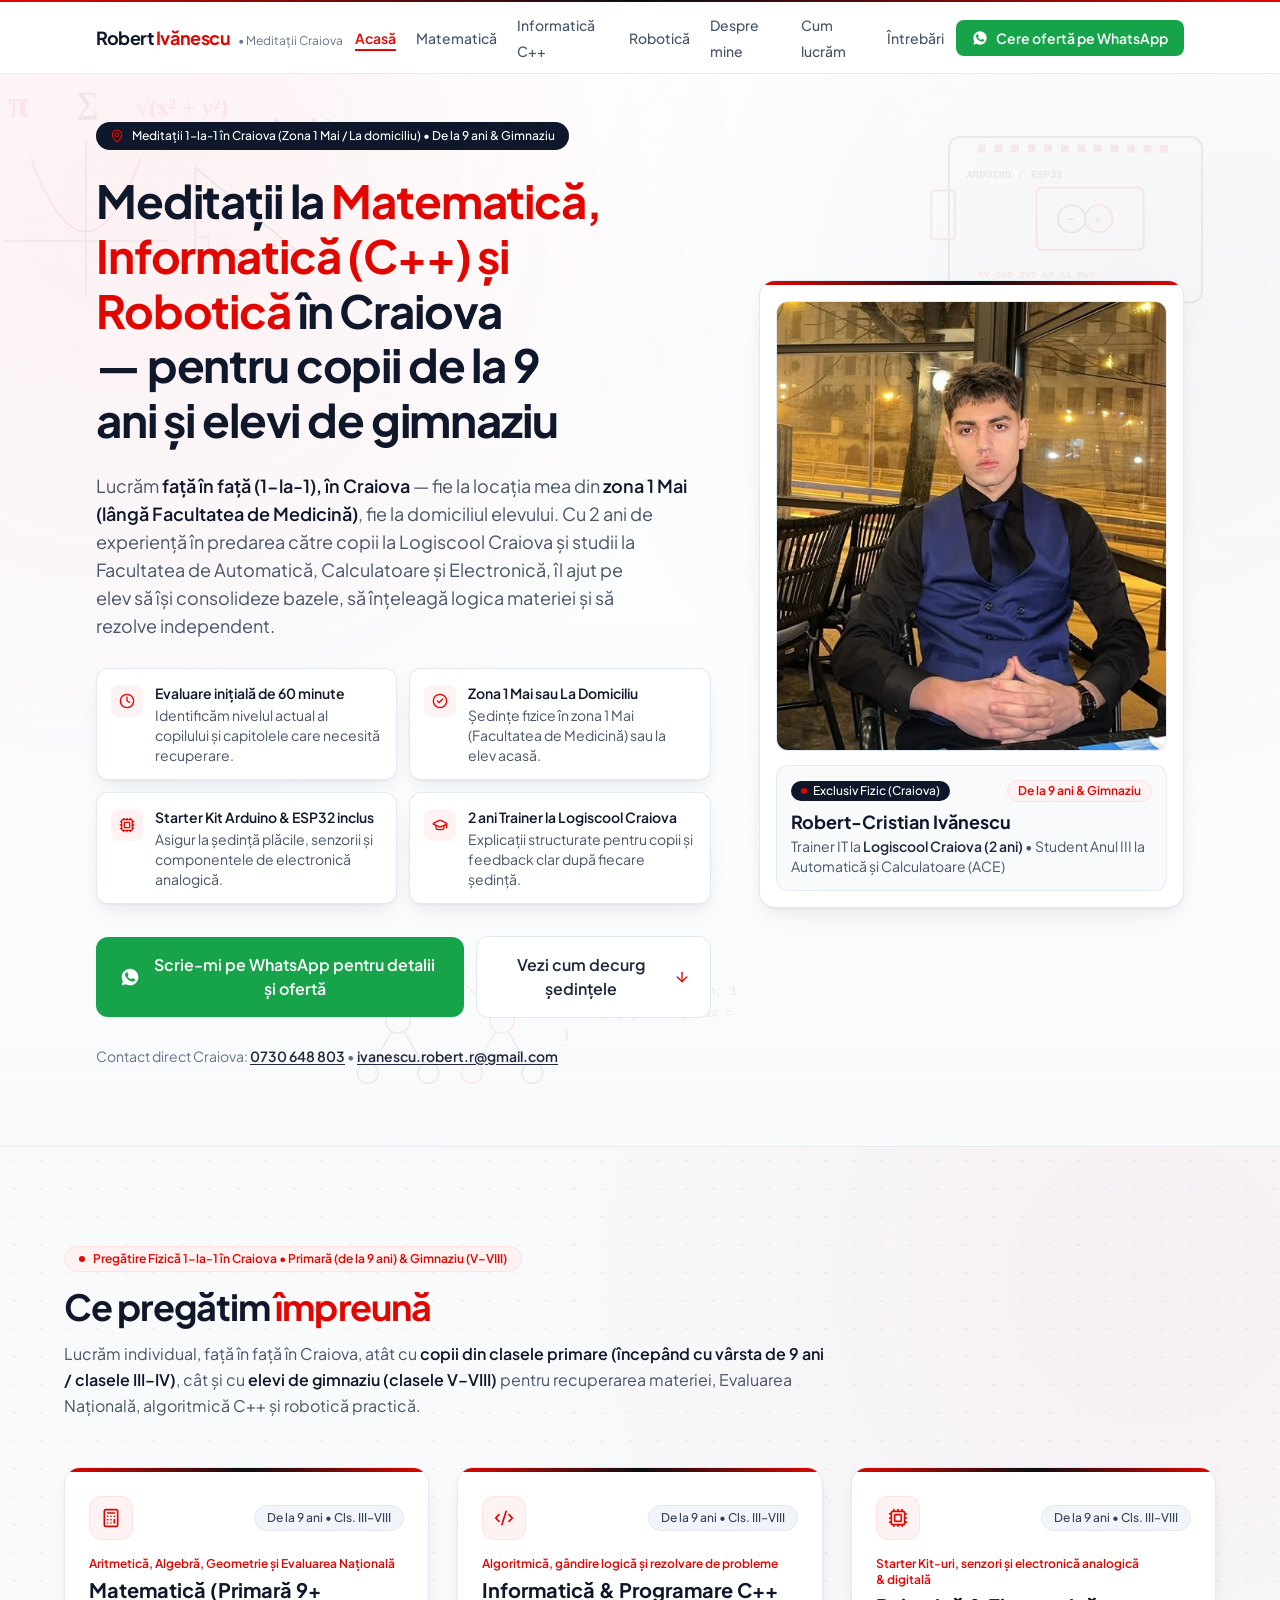
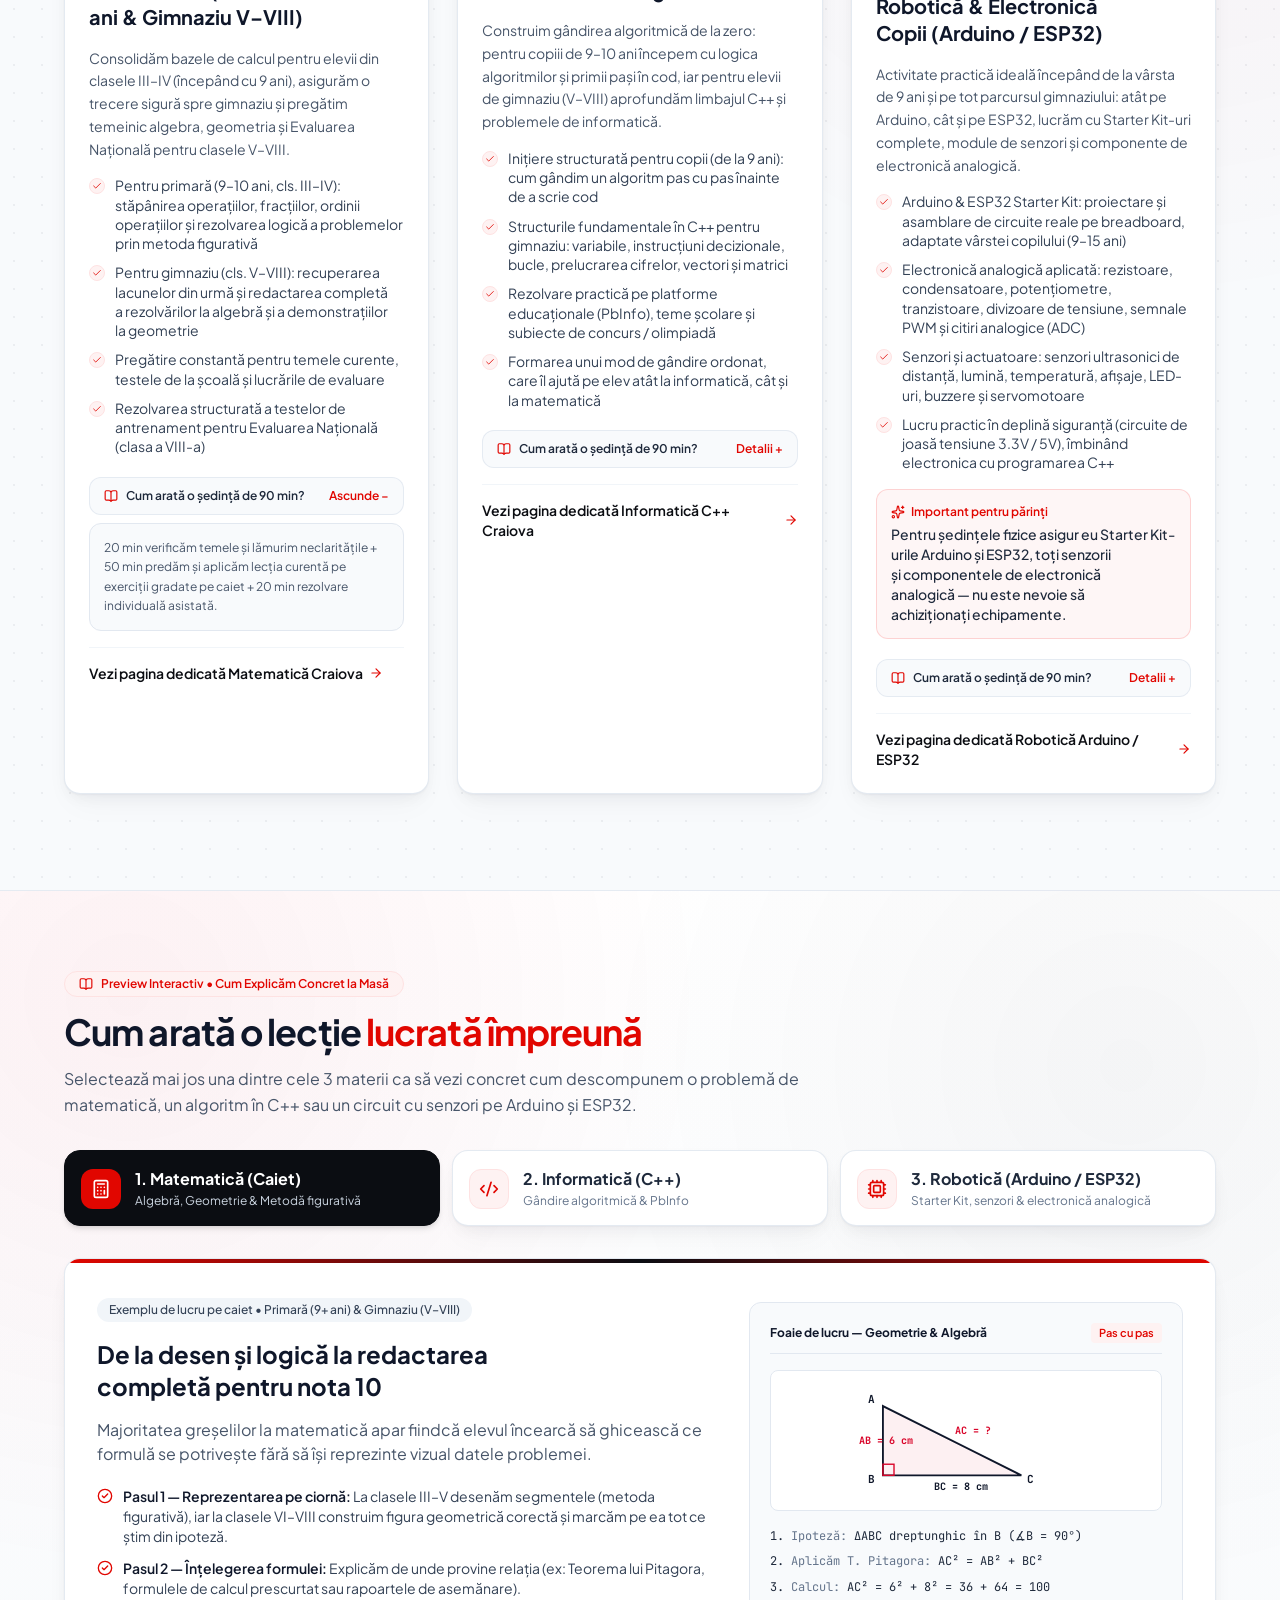
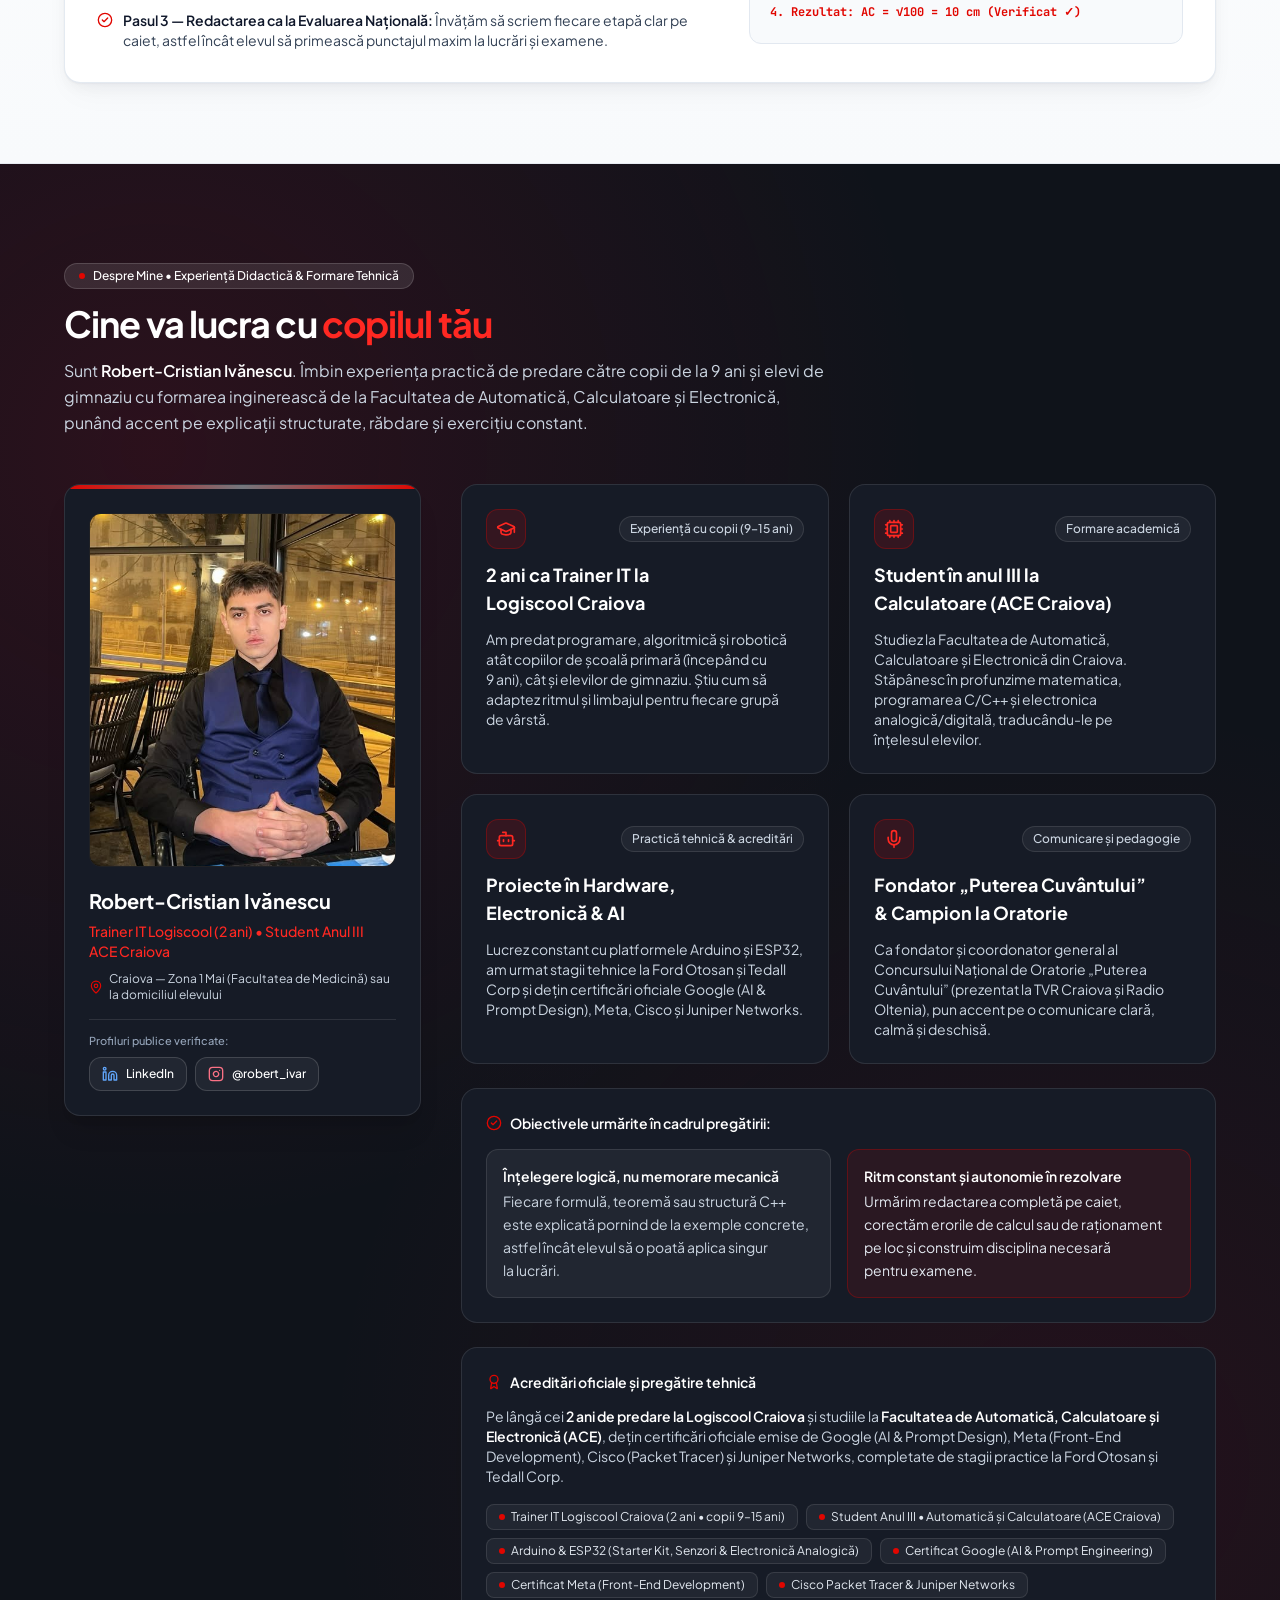
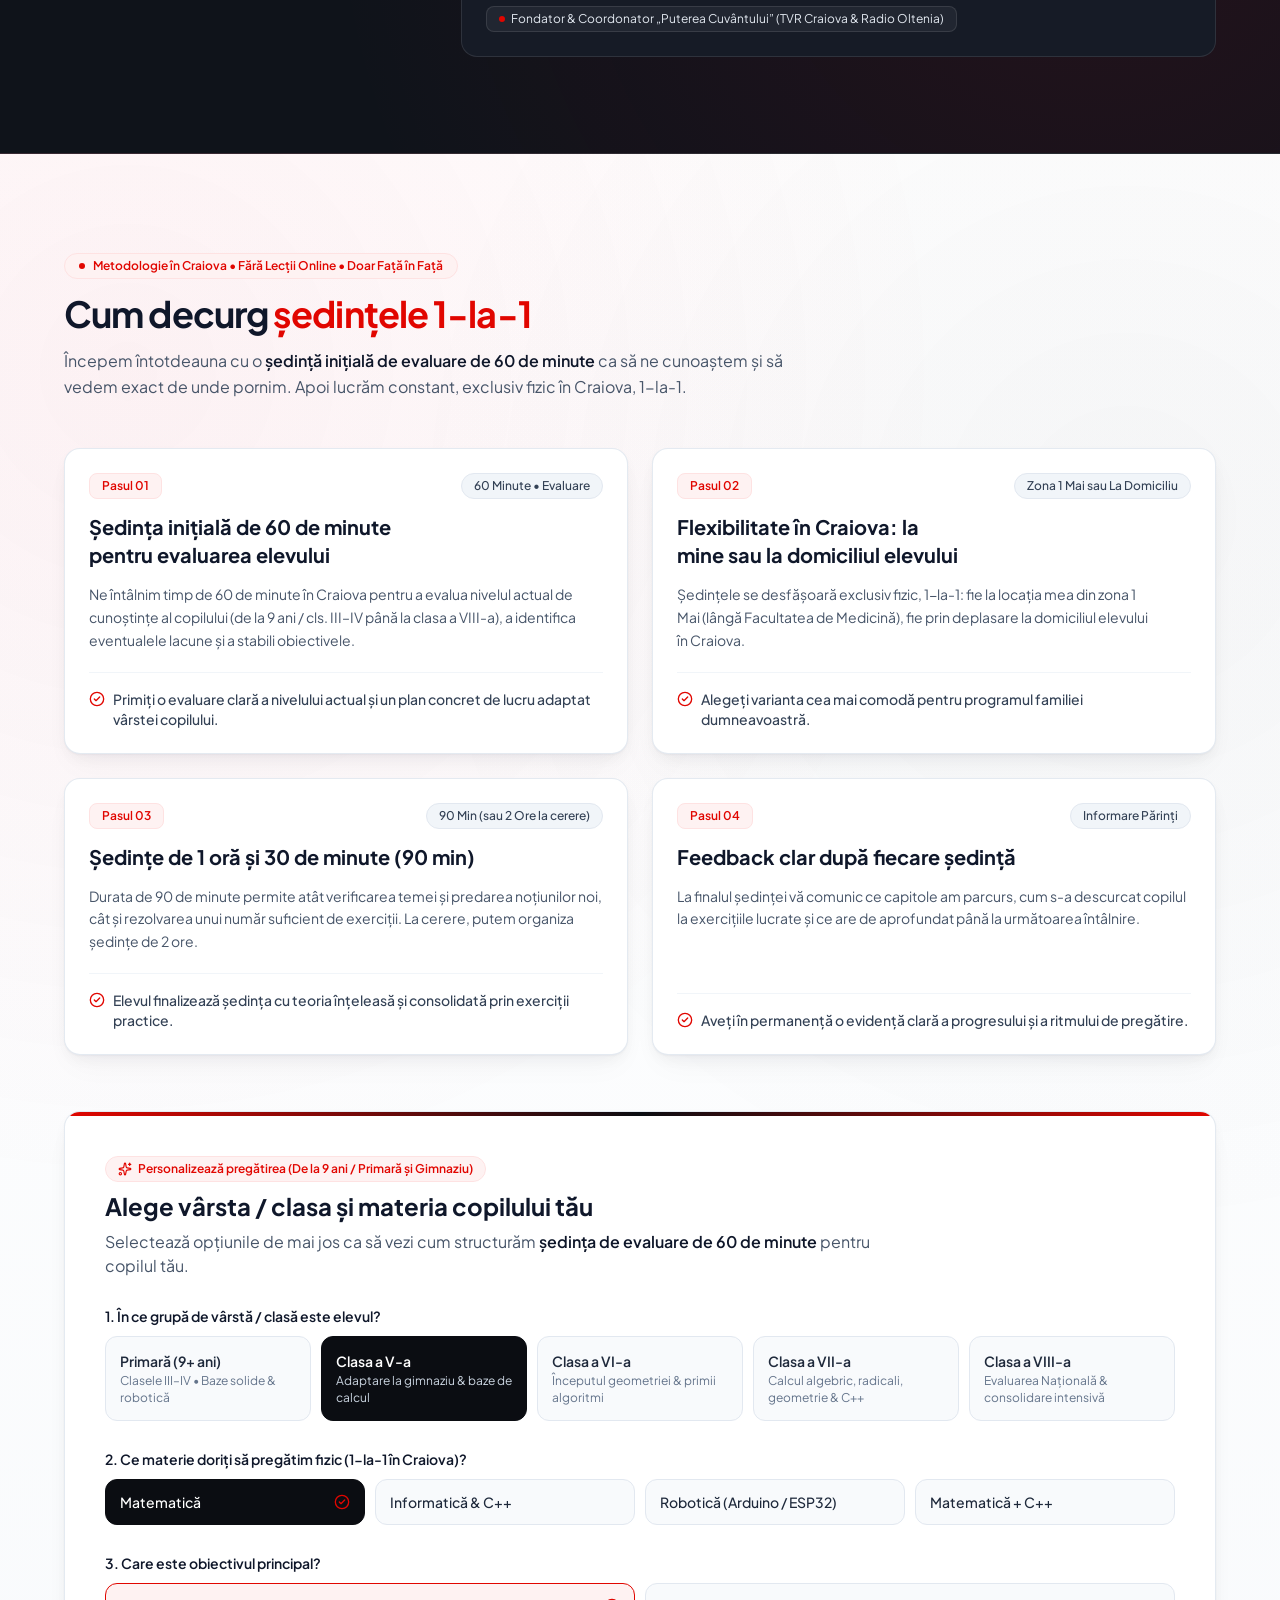
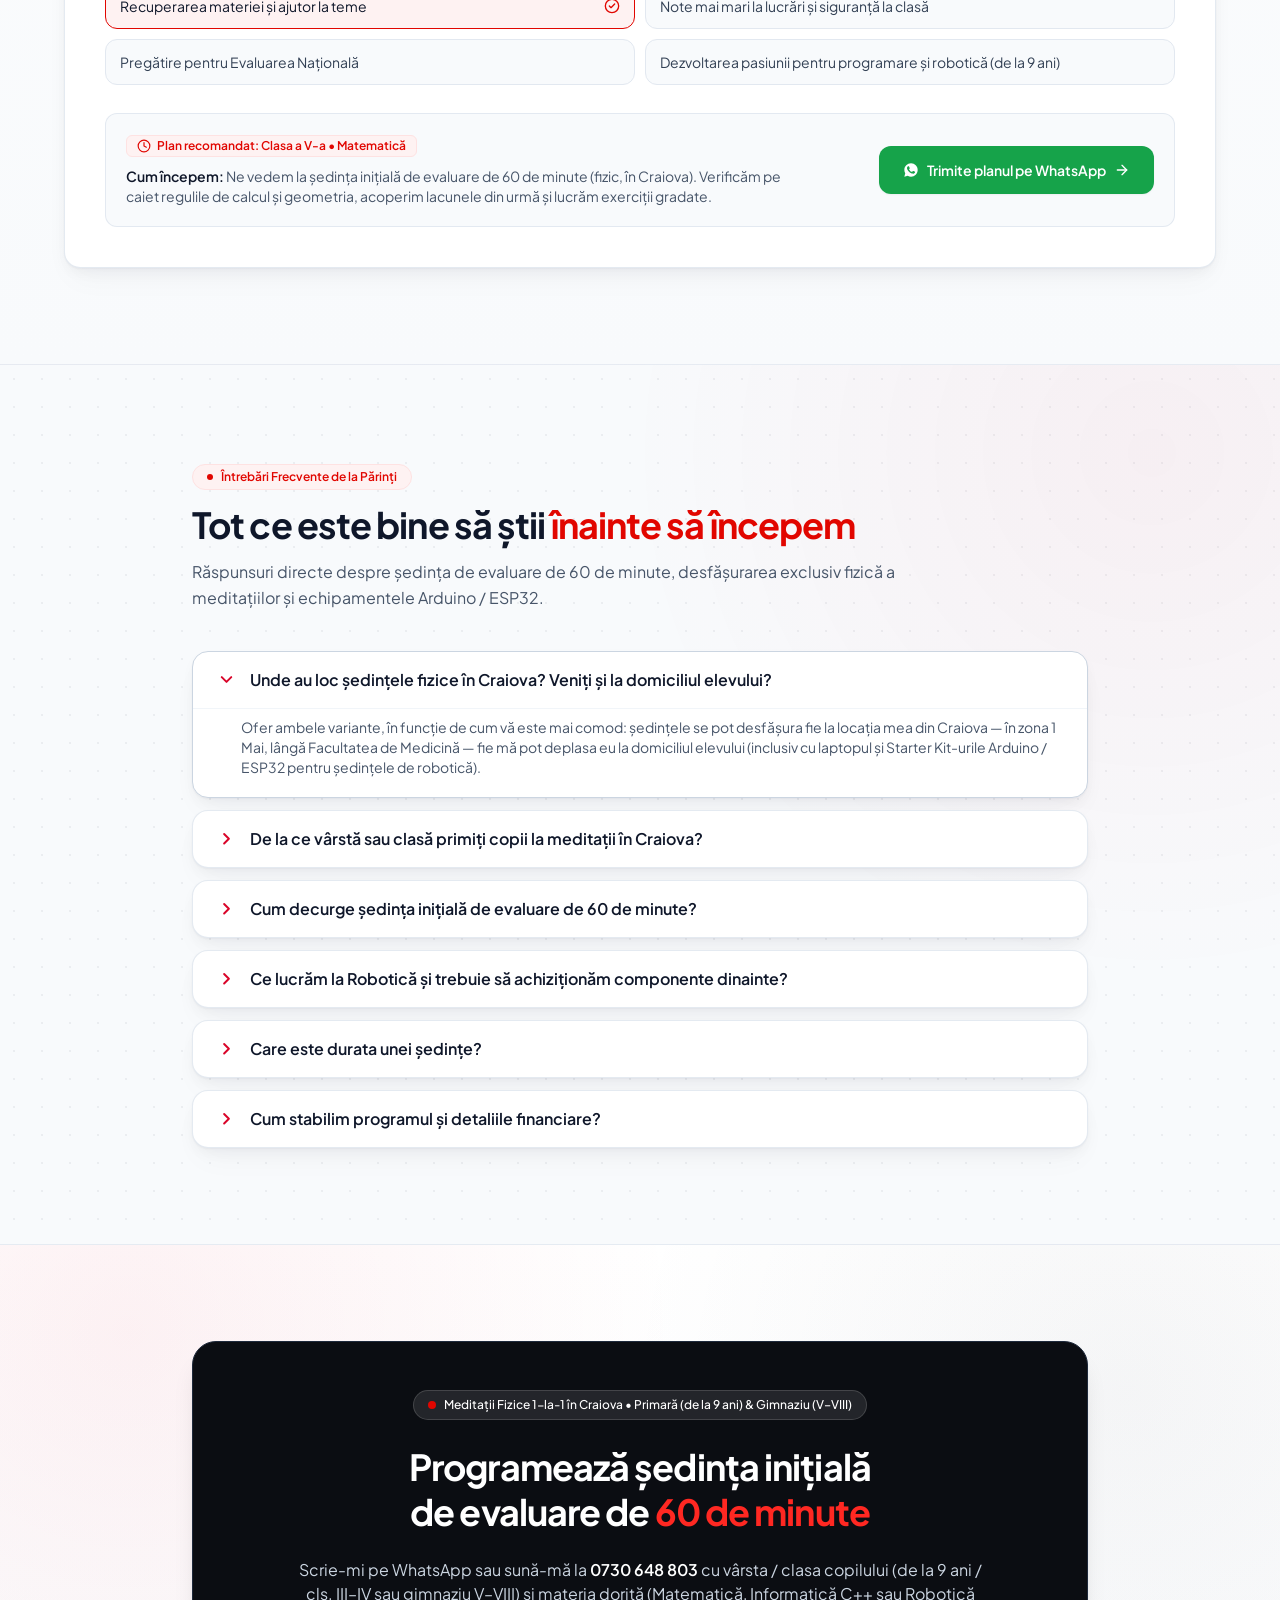
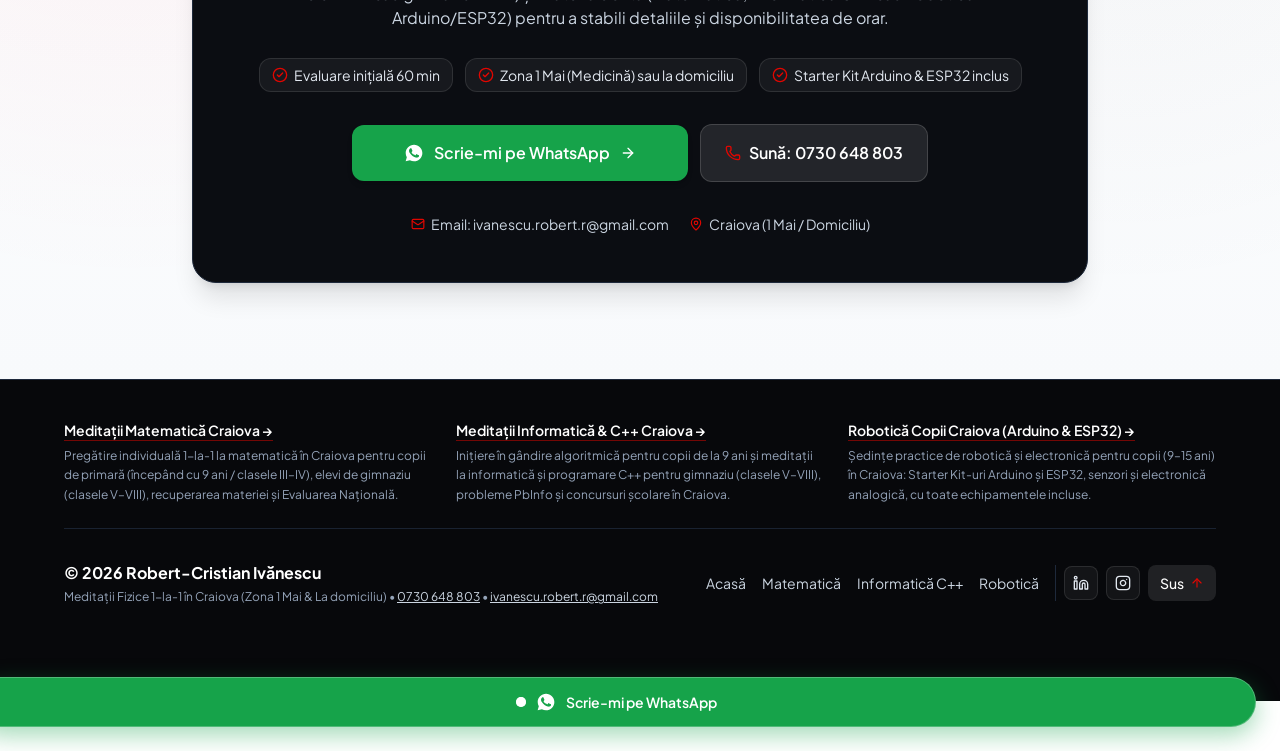
==== commit 7010bc73: "Deploy SEO Option B: 3 dedicated landing pages + LinkedIn/Instagram profiles" ====
--- a/index.html
+++ b/index.html
@@ -5,25 +5,16 @@
     <meta name="viewport" content="width=device-width, initial-scale=1.0" />
     <meta http-equiv="Content-Security-Policy" content="upgrade-insecure-requests" />
 
-    <!-- ====================================================================== -->
-    <!-- GOOGLE SEARCH CONSOLE & BING WEBMASTER TOOLS VERIFICATION              -->
-    <!-- Înlocuiește valoarea content="..." cu codul din Google Search Console  -->
-    <!-- ====================================================================== -->
-    <meta name="google-site-verification" content="GOOGLE_SEARCH_CONSOLE_VERIFICATION_TOKEN" />
-
-    <!-- Primary Local SEO Meta Tags (Calibrated < 580px Title & < 1000px Description for 100% Seobility Score) -->
-    <title>Meditații Matematică, Info și Robotică Craiova | Robert</title>
-    <meta
-      name="title"
-      content="Meditații Matematică, Info și Robotică Craiova | Robert"
-    />
+    <!-- Primary Local SEO Meta Tags (Title 493px < 580px, Desc 750px < 1000px) -->
+    <title>Meditații Matematică, Informatică și Robotică Craiova</title>
+    <meta name="title" content="Meditații Matematică, Informatică și Robotică Craiova" />
     <meta
       name="description"
-      content="Meditații fizice 1-la-1 în Craiova la Matematică, Info C++ și Robotică pentru copii (9+ ani) și gimnaziu (V–VIII). Evaluare 60 min."
+      content="Meditații fizice 1-la-1 în Craiova la Matematică, Informatică C++ și Robotică pentru copii (9+ ani) și gimnaziu (V–VIII)."
     />
     <meta
       name="keywords"
-      content="meditatii Craiova, meditatii matematica Craiova, meditatii info Craiova, meditatii informatica Craiova, meditatii C++ Craiova, robotica copii Craiova, meditatii gimnaziu Craiova, pregatire Evaluarea Nationala matematica Craiova, Robert Ivanescu"
+      content="meditatii Craiova, meditatii matematica Craiova, meditatii informatica Craiova, meditatii C++ Craiova, robotica copii Craiova, meditatii gimnaziu Craiova, Evaluarea Nationala matematica Craiova, Robert Ivanescu"
     />
     <meta name="author" content="Robert-Cristian Ivănescu" />
     <meta name="publisher" content="Robert-Cristian Ivănescu" />
@@ -38,41 +29,35 @@
     <meta name="ICBM" content="44.3190, 23.7967" />
 
     <!-- Generative Engine Optimization (GEO) & AI Discovery Links -->
-    <link rel="alternate" type="text/plain" href="/llms.txt" title="LLM Summary - Meditații Matematică, Info și Robotică Craiova" />
+    <link rel="alternate" type="text/plain" href="/llms.txt" title="LLM Summary - Meditații Matematică, Informatică și Robotică Craiova" />
     <link rel="alternate" type="text/plain" href="/llms-full.txt" title="Extended LLM Knowledge Base" />
 
-    <!-- Open Graph / Facebook / WhatsApp Preview -->
+    <!-- Open Graph / Social -->
     <meta property="og:type" content="website" />
     <meta property="og:url" content="https://robertdev.me/" />
-    <meta
-      property="og:title"
-      content="Meditații Matematică, Info și Robotică Craiova | Robert"
-    />
+    <meta property="og:title" content="Meditații Matematică, Informatică și Robotică Craiova" />
     <meta
       property="og:description"
-      content="Meditații fizice 1-la-1 în Craiova la Matematică, Info C++ și Robotică pentru copii (9+ ani) și gimnaziu (V–VIII). Evaluare 60 min."
+      content="Meditații fizice 1-la-1 în Craiova (zona 1 Mai sau la domiciliu) la Matematică, Informatică C++ și Robotică Arduino / ESP32."
     />
     <meta property="og:image" content="https://robertdev.me/robert-portrait.jpg" />
     <meta property="og:image:width" content="540" />
     <meta property="og:image:height" content="960" />
-    <meta property="og:image:alt" content="Robert-Cristian Ivănescu — Meditații Matematică, Info C++ și Robotică în Craiova" />
+    <meta property="og:image:alt" content="Robert-Cristian Ivănescu — Meditații Matematică, Informatică și Robotică în Craiova" />
     <meta property="og:site_name" content="Robert Ivănescu • Meditații Craiova" />
     <meta property="og:locale" content="ro_RO" />
 
     <!-- Twitter / X Cards -->
     <meta name="twitter:card" content="summary_large_image" />
     <meta name="twitter:url" content="https://robertdev.me/" />
-    <meta
-      name="twitter:title"
-      content="Meditații Matematică, Info și Robotică Craiova | Robert"
-    />
+    <meta name="twitter:title" content="Meditații Matematică, Informatică și Robotică Craiova" />
     <meta
       name="twitter:description"
-      content="Meditații fizice 1-la-1 în Craiova la Matematică, Info C++ și Robotică pentru copii (9+ ani) și gimnaziu (V–VIII). Evaluare 60 min."
+      content="Meditații fizice 1-la-1 în Craiova la Matematică, Informatică C++ și Robotică pentru copii (9+ ani) și gimnaziu (V–VIII)."
     />
     <meta name="twitter:image" content="https://robertdev.me/robert-portrait.jpg" />
 
-    <!-- New Identity Favicon (Math + Arduino Chip + C++ Algorithms) -->
+    <!-- Identity Favicon -->
     <link rel="icon" type="image/svg+xml" href="/favicon.svg" />
     <link rel="icon" type="image/png" sizes="192x192" href="/favicon.png" />
     <link rel="shortcut icon" href="/favicon.ico" />
@@ -80,7 +65,7 @@
     <link rel="manifest" href="/site.webmanifest" />
     <meta name="theme-color" content="#FFFFFF" />
 
-    <!-- Preload LCP Hero Portrait Image per modern-web-guidance (performance) -->
+    <!-- Preload LCP Hero Portrait Image -->
     <link rel="preload" as="image" href="/robert-portrait.jpg" fetchpriority="high" />
 
     <!-- Resource Hints for Google Fonts -->
@@ -104,9 +89,7 @@
       />
     </noscript>
 
-    <!-- ====================================================================== -->
-    <!-- GOOGLE ANALYTICS 4 (GA4 - gtag.js — Flux: Robi / G-2FBKFSLBF3)         -->
-    <!-- ====================================================================== -->
+    <!-- Google Analytics 4 (GA4 - Flux: Robi / G-2FBKFSLBF3) -->
     <script async src="https://www.googletagmanager.com/gtag/js?id=G-2FBKFSLBF3"></script>
     <script>
       window.dataLayer = window.dataLayer || [];
@@ -121,7 +104,7 @@
       });
     </script>
 
-    <!-- Comprehensive JSON-LD Structured Data (@graph for Google Search, Local Pack Craiova & AI Engines) -->
+    <!-- Structured Data JSON-LD (@graph for Person + Tutoring Catalog) -->
     <script type="application/ld+json">
       {
         "@context": "https://schema.org",
@@ -130,7 +113,7 @@
             "@type": "WebSite",
             "@id": "https://robertdev.me/#website",
             "url": "https://robertdev.me/",
-            "name": "Meditații Matematică, Info și Robotică Craiova | Robert",
+            "name": "Meditații Matematică, Informatică și Robotică Craiova",
             "inLanguage": "ro-RO",
             "publisher": {
               "@id": "https://robertdev.me/#person"
@@ -140,15 +123,16 @@
             "@type": "Person",
             "@id": "https://robertdev.me/#person",
             "name": "Robert-Cristian Ivănescu",
-            "alternateName": "Robert Ivănescu",
+            "alternateName": ["Robert Ivănescu", "Ivănescu Robert-Cristian"],
             "url": "https://robertdev.me/",
             "image": "https://robertdev.me/robert-portrait.jpg",
-            "jobTitle": "Mentor Educațional Matematică, Info C++ și Robotică în Craiova",
-            "description": "Meditații fizice 1-la-1 în Craiova la Matematică, Info C++ și Robotică pentru copii începând cu 9 ani și elevi de gimnaziu.",
+            "jobTitle": "Mentor Educațional Matematică, Informatică C++ și Robotică în Craiova",
+            "description": "Meditații fizice 1-la-1 în Craiova (zona 1 Mai sau la domiciliu) la Matematică, Informatică C++ și Robotică pentru copii de la 9 ani și elevi de gimnaziu.",
             "telephone": "+40730648803",
             "email": "ivanescu.robert.r@gmail.com",
             "address": {
               "@type": "PostalAddress",
+              "streetAddress": "Zona 1 Mai (lângă Facultatea de Medicină)",
               "addressLocality": "Craiova",
               "addressRegion": "Dolj",
               "addressCountry": "RO"
@@ -158,63 +142,29 @@
               "name": "Facultatea de Automatică, Calculatoare și Electronică — Universitatea din Craiova"
             },
             "sameAs": [
-              "https://www.linkedin.com/in/robert-cristian-ivanescu/",
+              "https://www.linkedin.com/in/robert-cristian-iv%C4%83nescu-46baa6378/",
               "https://www.instagram.com/robert_ivar/"
             ]
-          },
-          {
-            "@type": "EducationalOrganization",
-            "@id": "https://robertdev.me/#tutoring-craiova",
-            "name": "Robert Ivănescu — Meditații Matematică, Info și Robotică Copii Craiova",
-            "url": "https://robertdev.me/",
-            "logo": "https://robertdev.me/favicon.png",
-            "image": "https://robertdev.me/robert-portrait.jpg",
-            "telephone": "+40730648803",
-            "email": "ivanescu.robert.r@gmail.com",
-            "address": {
-              "@type": "PostalAddress",
-              "addressLocality": "Craiova",
-              "addressRegion": "Dolj",
-              "addressCountry": "RO"
-            },
-            "geo": {
-              "@type": "GeoCoordinates",
-              "latitude": 44.3190,
-              "longitude": 23.7967
-            },
-            "areaServed": {
-              "@type": "City",
-              "name": "Craiova"
-            },
-            "audience": {
-              "@type": "EducationalAudience",
-              "educationalRole": "student",
-              "suggestedMinAge": 9,
-              "suggestedMaxAge": 15
-            },
-            "founder": {
-              "@id": "https://robertdev.me/#person"
-            }
           }
         ]
       }
     </script>
-    <script type="module" crossorigin src="/assets/index-CAQCyO_t.js"></script>
-    <link rel="modulepreload" crossorigin href="/assets/vendor-icons-BFk84rWT.js">
-    <link rel="modulepreload" crossorigin href="/assets/vendor-react-ChxBILgq.js">
-    <link rel="stylesheet" crossorigin href="/assets/index-DH6UMC6m.css">
+    <script type="module" crossorigin src="/assets/vendor-icons-CVZkmHmZ.js"></script>
+    <script type="module" crossorigin src="/assets/vendor-react-RlxluetE.js"></script>
+    <script type="module" crossorigin src="/assets/main-Clv5zhV6.js"></script>
+    <link rel="stylesheet" crossorigin href="/assets/main-BWhdVpZb.css">
   </head>
   <body class="bg-white text-slate-900 antialiased">
-    <div id="root">
-      <!-- Static SEO Pre-Hydration Content (450+ words, <15 words/sentence, 9 unique internal links, 5 strong tags) -->
+    <div id="root" data-page="home">
       <header>
         <nav aria-label="Navigare principală">
-          <a href="https://robertdev.me/">Robert Ivănescu Craiova</a>
+          <a href="/">Robert Ivănescu Craiova</a>
           <ul>
-            <li><a href="#materii">Materii predate</a></li>
+            <li><a href="/meditatii-matematica-craiova/">Meditații Matematică Craiova</a></li>
+            <li><a href="/meditatii-informatica-craiova/">Meditații Informatică C++ Craiova</a></li>
+            <li><a href="/robotica-copii-craiova/">Robotică Copii Craiova</a></li>
             <li><a href="#despre-mine">Despre mentor</a></li>
             <li><a href="#cum-lucram">Cum decurg ședințele</a></li>
-            <li><a href="#planificator">Planificator pregătire</a></li>
             <li><a href="#intrebari-frecvente">Întrebări frecvente</a></li>
           </ul>
         </nav>
@@ -222,94 +172,74 @@
       <main>
         <section id="top">
           <p>Meditații individuale 1-la-1 în Craiova pentru copii de la 9 ani și elevi de gimnaziu.</p>
-          <h1>Meditații la Matematică, Info, Robotică în Craiova pentru copii și elevi de gimnaziu</h1>
+          <h1>Meditații la Matematică, Informatică (C++) și Robotică în Craiova</h1>
           <img
             src="/robert-portrait.jpg"
-            alt="Robert Ivănescu — Meditații Matematică, Info și Robotică în Craiova"
+            alt="Robert-Cristian Ivănescu — Meditații Matematică, Informatică C++ și Robotică în Craiova"
             width="540"
             height="960"
           />
           <p>
-            Salut! Sunt <strong>Robert-Cristian Ivănescu</strong> și ofer meditații la matematică, info și robotică în Craiova.
-            Pregătirea este dedicată pentru copii de la 9 ani și pentru elevi de gimnaziu.
-            Lucrăm exclusiv fizic în Craiova, în zona 1 Mai lângă Facultatea de Medicină sau la domiciliul elevului.
-            Fiecare copil primește explicații logice, calme și adaptate ritmului său de învățare.
-            Descoperă mai jos secțiunile pentru <a href="#matematica-craiova">pregătire matematică</a>, <a href="#info-craiova">algoritmică C++</a> și <a href="#robotica-craiova">robotică Arduino</a>.
-          </p>
-          <p>
-            Am acumulat doi ani de experiență ca trainer IT la Logiscool Craiova.
-            De asemenea, sunt student în anul III la Facultatea de Automatică, Calculatoare și Electronică din Craiova.
-            Îi ajut pe elevi să recupereze materia pierdută și să rezolve problemele fără toceală.
+            Sunt <strong>Robert-Cristian Ivănescu</strong> și ofer meditații fizice 1-la-1 în Craiova la matematică, informatică și robotică.
+            Pregătirea este dedicată pentru copii începând cu 9 ani și pentru elevi de gimnaziu din clasele V–VIII.
+            Lucrăm exclusiv fizic, în zona 1 Mai lângă Facultatea de Medicină sau la domiciliul elevului din Craiova.
             Începem întotdeauna cu o <strong>ședință inițială de evaluare de 60 de minute</strong>.
+          </p>
+          <p>
+            Am acumulat doi ani de experiență ca trainer IT pentru copii la Logiscool Craiova.
+            Sunt student în anul III la Facultatea de Automatică, Calculatoare și Electronică din Craiova.
+            Îi ajut pe elevi să recupereze materia pierdută și să înțeleagă logica rezolvării fără toceală.
           </p>
         </section>
 
         <section id="materii">
           <h2>Ce pregătim la meditații în Craiova</h2>
-          <h3 id="matematica-craiova">Matematică pentru copii și elevi de gimnaziu</h3>
-          <p>
-            Ofer meditații la matematică în Craiova pentru copii din clasele primare, începând cu vârsta de 9 ani.
-            Pentru clasele a III-a și a IV-a consolidăm operațiile aritmetice, fracțiile și metoda figurativă.
-            Pentru elevi de gimnaziu din clasele V–VIII acoperim lacunele la algebră și geometrie.
-            Lucrăm constant temele de la școală, testele curente și variante pentru <strong>Evaluarea Națională la matematică</strong>.
-          </p>
-          <h3 id="info-craiova">Info și Programare C++ de la zero</h3>
-          <p>
-            La meditații la info în Craiova dezvoltăm gândirea algoritmică pas cu pas.
-            Pentru copii de 9 și 10 ani construim bazele logicii algoritmice prin exemple clare.
-            Pentru elevi de gimnaziu predau limbajul C++ de la zero.
-            Parcurgem variabile, structuri decizionale, bucle, prelucrarea cifrelor, vectori și matrici.
-            Rezolvăm probleme practice de pe PbInfo pentru note mari la clasă și concursuri.
-          </p>
-          <h3 id="robotica-craiova">Robotică și Electronică: Arduino și ESP32</h3>
-          <p>
-            Ședințele de robotică în Craiova sunt ideale pentru copii de la 9 ani și elevi de gimnaziu.
-            Lucrăm practic pe plăci Arduino și ESP32 folosind <strong>Starter Kit-uri complete și electronică analogică</strong>.
-            Copiii montează pe breadboard senzori ultrasonici, LED-uri, rezistoare, condensatoare, potențiometre și servomotoare.
-            Toate piesele, plăcile și circuitele sunt aduse de Robert la ședințele fizice din Craiova.
-            Părinții nu trebuie să cumpere niciun echipament dinainte.
+          <h3><a href="/meditatii-matematica-craiova/">Matematică în Craiova (Primară 9+ ani și Gimnaziu V–VIII)</a></h3>
+          <p>
+            Consolidăm bazele de calcul pentru clasele a III-a și a IV-a folosind metoda figurativă.
+            Pentru elevi de gimnaziu acoperim lacunele la algebră, geometrie și pregătim <strong>Evaluarea Națională la matematică</strong>.
+          </p>
+          <h3><a href="/meditatii-informatica-craiova/">Informatică și Programare C++ în Craiova</a></h3>
+          <p>
+            La meditații la informatică în Craiova construim gândirea algoritmică pas cu pas de la zero.
+            Lucrăm variabile, structuri decizionale, bucle, prelucrarea cifrelor, vectori, matrici și probleme de pe PbInfo.
+          </p>
+          <h3><a href="/robotica-copii-craiova/">Robotică și Electronică Copii: Arduino și ESP32</a></h3>
+          <p>
+            Ședințele de robotică în Craiova folosesc Starter Kit-uri Arduino și ESP32, module de senzori și electronică analogică.
+            Copiii montează pe breadboard componente reale, aduse integral de mine la ședințele fizice.
           </p>
         </section>
 
         <section id="despre-mine">
-          <h2>Despre Robert Ivănescu — Mentor în Craiova</h2>
-          <p>
-            Ca trainer la Logiscool Craiova am lucrat direct cu zeci de copii și elevi de gimnaziu.
-            Înțeleg rapid unde apare un blocaj la matematică sau la info și schimb metoda de explicație.
-            Studiile la Automatică și Calculatoare îmi oferă o bază solidă în matematică, C++ și robotică.
-            Dețin certificări oficiale Google în AI și Prompt Design, precum și certificări Meta, Cisco și Juniper.
-            Sunt fondatorul concursului de oratorie Puterea Cuvântului din Craiova, prezentat la TVR și Radio Oltenia.
+          <h2>Despre Robert-Cristian Ivănescu — Mentor în Craiova</h2>
+          <p>
+            Fondator și coordonator general al Concursului Național de Oratorie Puterea Cuvântului din Craiova.
+            Experiența didactică de la Logiscool Craiova mă ajută să explic calm și clar fiecărui elev.
+            Profile publice: <a href="https://www.linkedin.com/in/robert-cristian-iv%C4%83nescu-46baa6378/">Profil LinkedIn Robert Ivănescu</a> și <a href="https://www.instagram.com/robert_ivar/">Instagram @robert_ivar</a>.
           </p>
         </section>
 
         <section id="cum-lucram">
           <h2>Cum decurg ședințele fizice 1-la-1</h2>
           <ul>
-            <li>Evaluare inițială de 60 de minute în Craiova pentru stabilirea nivelului actual al elevului.</li>
-            <li>Ședințe 100% individuale și exclusiv fizice, cu atenție completă pe caietul sau laptopul copilului.</li>
+            <li>Evaluare inițială de 60 de minute în Craiova pentru stabilirea nivelului actual.</li>
+            <li>Ședințe 100% individuale și exclusiv fizice, în zona 1 Mai sau la domiciliul copilului.</li>
             <li>Durată standard de <strong>90 de minute pe ședință</strong>, cu opțiune de două ore la cerere.</li>
-            <li>Feedback clar oferit părinților după fiecare ședință despre progresul realizat.</li>
+            <li>Feedback clar transmis părinților după fiecare ședință.</li>
           </ul>
         </section>
 
         <section id="intrebari-frecvente">
-          <h2>Întrebări frecvente despre pregătire</h2>
-          <p>
-            Primesc la pregătire copii începând cu vârsta de 9 ani (clasele III–IV) și elevi de gimnaziu (clasele V–VIII).
-            Toate întâlnirile au loc fizic în Craiova, fără lecții online.
-            Pentru detalii despre orar și ofertă, scrie-mi direct pe WhatsApp la numărul 0730 648 803.
-            Poți consulta și <a href="#top">informațiile principale</a> de la începutul paginii.
-          </p>
-          <p>
-            Link extern pentru programare rapidă:
-            <a href="https://wa.me/40730648803">Contact WhatsApp Robert Ivănescu</a>.
+          <h2>Întrebări frecvente și programări</h2>
+          <p>
+            Pentru programări scrie-mi pe <a href="https://wa.me/40730648803">WhatsApp</a>, sună la 0730 648 803 sau revino la <a href="#top">începutul paginii</a>.
           </p>
         </section>
       </main>
       <footer>
         <p>
-          &copy; 2026 Robert-Cristian Ivănescu • Meditații Matematică, Info și Robotică în Craiova.
-          Resurse utile: <a href="/llms.txt">Rezumat educațional</a> și <a href="/sitemap.xml">Harta site-ului</a>.
+          &copy; 2026 Robert-Cristian Ivănescu • Meditații Fizice Craiova • <a href="/llms.txt">Rezumat educațional</a> • <a href="/sitemap.xml">Sitemap</a>
         </p>
       </footer>
     </div>
--- a/assets/main-BWhdVpZb.css
+++ b/assets/main-BWhdVpZb.css
@@ -0,0 +1 @@
+*,:before,:after{--tw-border-spacing-x: 0;--tw-border-spacing-y: 0;--tw-translate-x: 0;--tw-translate-y: 0;--tw-rotate: 0;--tw-skew-x: 0;--tw-skew-y: 0;--tw-scale-x: 1;--tw-scale-y: 1;--tw-pan-x: ;--tw-pan-y: ;--tw-pinch-zoom: ;--tw-scroll-snap-strictness: proximity;--tw-gradient-from-position: ;--tw-gradient-via-position: ;--tw-gradient-to-position: ;--tw-ordinal: ;--tw-slashed-zero: ;--tw-numeric-figure: ;--tw-numeric-spacing: ;--tw-numeric-fraction: ;--tw-ring-inset: ;--tw-ring-offset-width: 0px;--tw-ring-offset-color: #fff;--tw-ring-color: rgb(59 130 246 / .5);--tw-ring-offset-shadow: 0 0 #0000;--tw-ring-shadow: 0 0 #0000;--tw-shadow: 0 0 #0000;--tw-shadow-colored: 0 0 #0000;--tw-blur: ;--tw-brightness: ;--tw-contrast: ;--tw-grayscale: ;--tw-hue-rotate: ;--tw-invert: ;--tw-saturate: ;--tw-sepia: ;--tw-drop-shadow: ;--tw-backdrop-blur: ;--tw-backdrop-brightness: ;--tw-backdrop-contrast: ;--tw-backdrop-grayscale: ;--tw-backdrop-hue-rotate: ;--tw-backdrop-invert: ;--tw-backdrop-opacity: ;--tw-backdrop-saturate: ;--tw-backdrop-sepia: ;--tw-contain-size: ;--tw-contain-layout: ;--tw-contain-paint: ;--tw-contain-style: }::backdrop{--tw-border-spacing-x: 0;--tw-border-spacing-y: 0;--tw-translate-x: 0;--tw-translate-y: 0;--tw-rotate: 0;--tw-skew-x: 0;--tw-skew-y: 0;--tw-scale-x: 1;--tw-scale-y: 1;--tw-pan-x: ;--tw-pan-y: ;--tw-pinch-zoom: ;--tw-scroll-snap-strictness: proximity;--tw-gradient-from-position: ;--tw-gradient-via-position: ;--tw-gradient-to-position: ;--tw-ordinal: ;--tw-slashed-zero: ;--tw-numeric-figure: ;--tw-numeric-spacing: ;--tw-numeric-fraction: ;--tw-ring-inset: ;--tw-ring-offset-width: 0px;--tw-ring-offset-color: #fff;--tw-ring-color: rgb(59 130 246 / .5);--tw-ring-offset-shadow: 0 0 #0000;--tw-ring-shadow: 0 0 #0000;--tw-shadow: 0 0 #0000;--tw-shadow-colored: 0 0 #0000;--tw-blur: ;--tw-brightness: ;--tw-contrast: ;--tw-grayscale: ;--tw-hue-rotate: ;--tw-invert: ;--tw-saturate: ;--tw-sepia: ;--tw-drop-shadow: ;--tw-backdrop-blur: ;--tw-backdrop-brightness: ;--tw-backdrop-contrast: ;--tw-backdrop-grayscale: ;--tw-backdrop-hue-rotate: ;--tw-backdrop-invert: ;--tw-backdrop-opacity: ;--tw-backdrop-saturate: ;--tw-backdrop-sepia: ;--tw-contain-size: ;--tw-contain-layout: ;--tw-contain-paint: ;--tw-contain-style: }*,:before,:after{box-sizing:border-box;border-width:0;border-style:solid;border-color:#e5e7eb}:before,:after{--tw-content: ""}html,:host{line-height:1.5;-webkit-text-size-adjust:100%;-moz-tab-size:4;-o-tab-size:4;tab-size:4;font-family:Plus Jakarta Sans,Inter,system-ui,-apple-system,sans-serif;font-feature-settings:normal;font-variation-settings:normal;-webkit-tap-highlight-color:transparent}body{margin:0;line-height:inherit}hr{height:0;color:inherit;border-top-width:1px}abbr:where([title]){-webkit-text-decoration:underline dotted;text-decoration:underline dotted}h1,h2,h3,h4,h5,h6{font-size:inherit;font-weight:inherit}a{color:inherit;text-decoration:inherit}b,strong{font-weight:bolder}code,kbd,samp,pre{font-family:JetBrains Mono,ui-monospace,SFMono-Regular,Menlo,monospace;font-feature-settings:normal;font-variation-settings:normal;font-size:1em}small{font-size:80%}sub,sup{font-size:75%;line-height:0;position:relative;vertical-align:baseline}sub{bottom:-.25em}sup{top:-.5em}table{text-indent:0;border-color:inherit;border-collapse:collapse}button,input,optgroup,select,textarea{font-family:inherit;font-feature-settings:inherit;font-variation-settings:inherit;font-size:100%;font-weight:inherit;line-height:inherit;letter-spacing:inherit;color:inherit;margin:0;padding:0}button,select{text-transform:none}button,input:where([type=button]),input:where([type=reset]),input:where([type=submit]){-webkit-appearance:button;background-color:transparent;background-image:none}:-moz-focusring{outline:auto}:-moz-ui-invalid{box-shadow:none}progress{vertical-align:baseline}::-webkit-inner-spin-button,::-webkit-outer-spin-button{height:auto}[type=search]{-webkit-appearance:textfield;outline-offset:-2px}::-webkit-search-decoration{-webkit-appearance:none}::-webkit-file-upload-button{-webkit-appearance:button;font:inherit}summary{display:list-item}blockquote,dl,dd,h1,h2,h3,h4,h5,h6,hr,figure,p,pre{margin:0}fieldset{margin:0;padding:0}legend{padding:0}ol,ul,menu{list-style:none;margin:0;padding:0}dialog{padding:0}textarea{resize:vertical}input::-moz-placeholder,textarea::-moz-placeholder{opacity:1;color:#9ca3af}input::placeholder,textarea::placeholder{opacity:1;color:#9ca3af}button,[role=button]{cursor:pointer}:disabled{cursor:default}img,svg,video,canvas,audio,iframe,embed,object{display:block;vertical-align:middle}img,video{max-width:100%;height:auto}[hidden]:where(:not([hidden=until-found])){display:none}:root{--color-obsidian: #0F131A;--color-obsidian-card: #161B26;--color-white: #FFFFFF;--color-ice: #F8FAFC;--color-racing-red: #D90429;--color-whatsapp: #16A34A;--in-oklab: }@supports (background: linear-gradient(in oklab,white,black)){:root{--in-oklab: in oklab}}html{scroll-behavior:smooth;scroll-padding-top:4.25rem;container-type:scroll-state;font-family:Plus Jakarta Sans,Inter,system-ui,-apple-system,sans-serif;background-color:#fff;color:#0f172a;line-height:1.5;-webkit-font-smoothing:antialiased;-moz-osx-font-smoothing:grayscale}body{background-color:#fff;color:#0f172a;line-height:1.6;text-align:start;overflow-x:hidden;margin:0}h1,h2,h3{text-wrap:balance}p,li,blockquote{text-wrap:pretty;overflow-wrap:break-word}::-moz-selection{background-color:#d9042924;color:#0f172a}::selection{background-color:#d9042924;color:#0f172a}.sr-only{position:absolute;width:1px;height:1px;padding:0;margin:-1px;overflow:hidden;clip:rect(0,0,0,0);white-space:nowrap;border-width:0}.pointer-events-none{pointer-events:none}.fixed{position:fixed}.absolute{position:absolute}.relative{position:relative}.inset-0{top:0;right:0;bottom:0;left:0}.-left-6{left:-1.5rem}.-top-4{top:-1rem}.bottom-2{bottom:.5rem}.bottom-4{bottom:1rem}.left-1\/4{left:25%}.right-0{right:0}.right-4{right:1rem}.top-6{top:1.5rem}.z-0{z-index:0}.z-10{z-index:10}.z-50{z-index:50}.m-0{margin:0}.mx-auto{margin-left:auto;margin-right:auto}.mb-0\.5{margin-bottom:.125rem}.mb-1{margin-bottom:.25rem}.mb-10{margin-bottom:2.5rem}.mb-6{margin-bottom:1.5rem}.mt-0\.5{margin-top:.125rem}.mt-2{margin-top:.5rem}.mt-5{margin-top:1.25rem}.mt-auto{margin-top:auto}.block{display:block}.inline-block{display:inline-block}.flex{display:flex}.inline-flex{display:inline-flex}.grid{display:grid}.hidden{display:none}.aspect-\[4\/4\.6\]{aspect-ratio:4/4.6}.h-1{height:.25rem}.h-1\.5{height:.375rem}.h-10{height:2.5rem}.h-11{height:2.75rem}.h-2{height:.5rem}.h-2\.5{height:.625rem}.h-3\.5{height:.875rem}.h-4{height:1rem}.h-5{height:1.25rem}.h-8{height:2rem}.h-\[2px\]{height:2px}.h-auto{height:auto}.h-full{height:100%}.min-h-\[3\.5rem\]{min-height:3.5rem}.min-h-screen{min-height:100vh}.w-1\.5{width:.375rem}.w-10{width:2.5rem}.w-11{width:2.75rem}.w-2{width:.5rem}.w-2\.5{width:.625rem}.w-3\.5{width:.875rem}.w-4{width:1rem}.w-5{width:1.25rem}.w-72{width:18rem}.w-8{width:2rem}.w-80{width:20rem}.w-full{width:100%}.max-w-2xl{max-width:42rem}.max-w-3xl{max-width:48rem}.max-w-4xl{max-width:56rem}.max-w-6xl{max-width:72rem}.max-w-\[240px\]{max-width:240px}.max-w-\[58ch\]{max-width:58ch}.max-w-\[62ch\]{max-width:62ch}.max-w-\[65ch\]{max-width:65ch}.max-w-sm{max-width:24rem}.max-w-xl{max-width:36rem}.flex-1{flex:1 1 0%}.shrink-0{flex-shrink:0}.scale-\[1\.06\]{--tw-scale-x: 1.06;--tw-scale-y: 1.06;transform:translate(var(--tw-translate-x),var(--tw-translate-y)) rotate(var(--tw-rotate)) skew(var(--tw-skew-x)) skewY(var(--tw-skew-y)) scaleX(var(--tw-scale-x)) scaleY(var(--tw-scale-y))}@keyframes ping{75%,to{transform:scale(2);opacity:0}}.animate-ping{animation:ping 1s cubic-bezier(0,0,.2,1) infinite}@keyframes pulse{50%{opacity:.5}}.animate-pulse{animation:pulse 2s cubic-bezier(.4,0,.6,1) infinite}.cursor-pointer{cursor:pointer}.select-none{-webkit-user-select:none;-moz-user-select:none;user-select:none}.scroll-mt-16{scroll-margin-top:4rem}.scroll-mt-20{scroll-margin-top:5rem}.list-none{list-style-type:none}.grid-cols-1{grid-template-columns:repeat(1,minmax(0,1fr))}.grid-cols-2{grid-template-columns:repeat(2,minmax(0,1fr))}.flex-col{flex-direction:column}.flex-wrap{flex-wrap:wrap}.items-start{align-items:flex-start}.items-center{align-items:center}.items-baseline{align-items:baseline}.items-stretch{align-items:stretch}.justify-center{justify-content:center}.justify-between{justify-content:space-between}.gap-1\.5{gap:.375rem}.gap-10{gap:2.5rem}.gap-2{gap:.5rem}.gap-2\.5{gap:.625rem}.gap-3{gap:.75rem}.gap-3\.5{gap:.875rem}.gap-4{gap:1rem}.gap-5{gap:1.25rem}.gap-6{gap:1.5rem}.gap-8{gap:2rem}.space-y-1>:not([hidden])~:not([hidden]){--tw-space-y-reverse: 0;margin-top:calc(.25rem * calc(1 - var(--tw-space-y-reverse)));margin-bottom:calc(.25rem * var(--tw-space-y-reverse))}.space-y-1\.5>:not([hidden])~:not([hidden]){--tw-space-y-reverse: 0;margin-top:calc(.375rem * calc(1 - var(--tw-space-y-reverse)));margin-bottom:calc(.375rem * var(--tw-space-y-reverse))}.space-y-10>:not([hidden])~:not([hidden]){--tw-space-y-reverse: 0;margin-top:calc(2.5rem * calc(1 - var(--tw-space-y-reverse)));margin-bottom:calc(2.5rem * var(--tw-space-y-reverse))}.space-y-14>:not([hidden])~:not([hidden]){--tw-space-y-reverse: 0;margin-top:calc(3.5rem * calc(1 - var(--tw-space-y-reverse)));margin-bottom:calc(3.5rem * var(--tw-space-y-reverse))}.space-y-2>:not([hidden])~:not([hidden]){--tw-space-y-reverse: 0;margin-top:calc(.5rem * calc(1 - var(--tw-space-y-reverse)));margin-bottom:calc(.5rem * var(--tw-space-y-reverse))}.space-y-2\.5>:not([hidden])~:not([hidden]){--tw-space-y-reverse: 0;margin-top:calc(.625rem * calc(1 - var(--tw-space-y-reverse)));margin-bottom:calc(.625rem * var(--tw-space-y-reverse))}.space-y-3>:not([hidden])~:not([hidden]){--tw-space-y-reverse: 0;margin-top:calc(.75rem * calc(1 - var(--tw-space-y-reverse)));margin-bottom:calc(.75rem * var(--tw-space-y-reverse))}.space-y-3\.5>:not([hidden])~:not([hidden]){--tw-space-y-reverse: 0;margin-top:calc(.875rem * calc(1 - var(--tw-space-y-reverse)));margin-bottom:calc(.875rem * var(--tw-space-y-reverse))}.space-y-4>:not([hidden])~:not([hidden]){--tw-space-y-reverse: 0;margin-top:calc(1rem * calc(1 - var(--tw-space-y-reverse)));margin-bottom:calc(1rem * var(--tw-space-y-reverse))}.space-y-6>:not([hidden])~:not([hidden]){--tw-space-y-reverse: 0;margin-top:calc(1.5rem * calc(1 - var(--tw-space-y-reverse)));margin-bottom:calc(1.5rem * var(--tw-space-y-reverse))}.space-y-7>:not([hidden])~:not([hidden]){--tw-space-y-reverse: 0;margin-top:calc(1.75rem * calc(1 - var(--tw-space-y-reverse)));margin-bottom:calc(1.75rem * var(--tw-space-y-reverse))}.space-y-8>:not([hidden])~:not([hidden]){--tw-space-y-reverse: 0;margin-top:calc(2rem * calc(1 - var(--tw-space-y-reverse)));margin-bottom:calc(2rem * var(--tw-space-y-reverse))}.overflow-hidden{overflow:hidden}.overflow-x-auto{overflow-x:auto}.scroll-smooth{scroll-behavior:smooth}.rounded{border-radius:.25rem}.rounded-2xl{border-radius:1rem}.rounded-3xl{border-radius:1.5rem}.rounded-full{border-radius:9999px}.rounded-lg{border-radius:.5rem}.rounded-md{border-radius:.375rem}.rounded-xl{border-radius:.75rem}.border{border-width:1px}.border-b{border-bottom-width:1px}.border-l{border-left-width:1px}.border-t{border-top-width:1px}.border-obsidian-900{--tw-border-opacity: 1;border-color:rgb(11 13 18 / var(--tw-border-opacity, 1))}.border-racing{--tw-border-opacity: 1;border-color:rgb(225 6 0 / var(--tw-border-opacity, 1))}.border-racing\/30{border-color:#e106004d}.border-red-100{--tw-border-opacity: 1;border-color:rgb(254 226 226 / var(--tw-border-opacity, 1))}.border-red-200\/80{border-color:#fecacacc}.border-slate-100{--tw-border-opacity: 1;border-color:rgb(241 245 249 / var(--tw-border-opacity, 1))}.border-slate-200{--tw-border-opacity: 1;border-color:rgb(226 232 240 / var(--tw-border-opacity, 1))}.border-slate-200\/80{border-color:#e2e8f0cc}.border-slate-200\/90{border-color:#e2e8f0e6}.border-slate-800{--tw-border-opacity: 1;border-color:rgb(30 41 59 / var(--tw-border-opacity, 1))}.border-slate-800\/80{border-color:#1e293bcc}.border-white\/10{border-color:#ffffff1a}.border-white\/15{border-color:#ffffff26}.border-white\/25{border-color:#ffffff40}.bg-\[\#161B26\]{--tw-bg-opacity: 1;background-color:rgb(22 27 38 / var(--tw-bg-opacity, 1))}.bg-obsidian-900{--tw-bg-opacity: 1;background-color:rgb(11 13 18 / var(--tw-bg-opacity, 1))}.bg-obsidian-950{--tw-bg-opacity: 1;background-color:rgb(7 8 11 / var(--tw-bg-opacity, 1))}.bg-racing{--tw-bg-opacity: 1;background-color:rgb(225 6 0 / var(--tw-bg-opacity, 1))}.bg-racing\/10{background-color:#e106001a}.bg-racing\/15{background-color:#e1060026}.bg-red-50{--tw-bg-opacity: 1;background-color:rgb(254 242 242 / var(--tw-bg-opacity, 1))}.bg-red-50\/70{background-color:#fef2f2b3}.bg-slate-100{--tw-bg-opacity: 1;background-color:rgb(241 245 249 / var(--tw-bg-opacity, 1))}.bg-slate-50{--tw-bg-opacity: 1;background-color:rgb(248 250 252 / var(--tw-bg-opacity, 1))}.bg-slate-900{--tw-bg-opacity: 1;background-color:rgb(15 23 42 / var(--tw-bg-opacity, 1))}.bg-whatsapp{--tw-bg-opacity: 1;background-color:rgb(22 163 74 / var(--tw-bg-opacity, 1))}.bg-white{--tw-bg-opacity: 1;background-color:rgb(255 255 255 / var(--tw-bg-opacity, 1))}.bg-white\/10{background-color:#ffffff1a}.bg-white\/5{background-color:#ffffff0d}.bg-white\/95{background-color:#fffffff2}.bg-gradient-to-r{background-image:linear-gradient(to right,var(--tw-gradient-stops))}.from-racing{--tw-gradient-from: #E10600 var(--tw-gradient-from-position);--tw-gradient-to: rgb(225 6 0 / 0) var(--tw-gradient-to-position);--tw-gradient-stops: var(--tw-gradient-from), var(--tw-gradient-to)}.via-obsidian-900{--tw-gradient-to: rgb(11 13 18 / 0) var(--tw-gradient-to-position);--tw-gradient-stops: var(--tw-gradient-from), #0B0D12 var(--tw-gradient-via-position), var(--tw-gradient-to)}.via-white\/40{--tw-gradient-to: rgb(255 255 255 / 0) var(--tw-gradient-to-position);--tw-gradient-stops: var(--tw-gradient-from), rgb(255 255 255 / .4) var(--tw-gradient-via-position), var(--tw-gradient-to)}.to-racing{--tw-gradient-to: #E10600 var(--tw-gradient-to-position)}.object-cover{-o-object-fit:cover;object-fit:cover}.object-\[50\%_82\%\]{-o-object-position:50% 82%;object-position:50% 82%}.p-0{padding:0}.p-2{padding:.5rem}.p-2\.5{padding:.625rem}.p-3{padding:.75rem}.p-3\.5{padding:.875rem}.p-4{padding:1rem}.p-5{padding:1.25rem}.p-6{padding:1.5rem}.px-2{padding-left:.5rem;padding-right:.5rem}.px-2\.5{padding-left:.625rem;padding-right:.625rem}.px-3{padding-left:.75rem;padding-right:.75rem}.px-3\.5{padding-left:.875rem;padding-right:.875rem}.px-4{padding-left:1rem;padding-right:1rem}.px-5{padding-left:1.25rem;padding-right:1.25rem}.px-6{padding-left:1.5rem;padding-right:1.5rem}.py-0\.5{padding-top:.125rem;padding-bottom:.125rem}.py-1{padding-top:.25rem;padding-bottom:.25rem}.py-1\.5{padding-top:.375rem;padding-bottom:.375rem}.py-12{padding-top:3rem;padding-bottom:3rem}.py-16{padding-top:4rem;padding-bottom:4rem}.py-2{padding-top:.5rem;padding-bottom:.5rem}.py-2\.5{padding-top:.625rem;padding-bottom:.625rem}.py-3{padding-top:.75rem;padding-bottom:.75rem}.py-3\.5{padding-top:.875rem;padding-bottom:.875rem}.py-4{padding-top:1rem;padding-bottom:1rem}.pb-14{padding-bottom:3.5rem}.pb-2\.5{padding-bottom:.625rem}.pb-24{padding-bottom:6rem}.pb-4{padding-bottom:1rem}.pb-5{padding-bottom:1.25rem}.pb-6{padding-bottom:1.5rem}.pl-11{padding-left:2.75rem}.pl-2{padding-left:.5rem}.pt-1{padding-top:.25rem}.pt-10{padding-top:2.5rem}.pt-2{padding-top:.5rem}.pt-3{padding-top:.75rem}.pt-4{padding-top:1rem}.pt-6{padding-top:1.5rem}.pt-8{padding-top:2rem}.text-left{text-align:left}.text-center{text-align:center}.font-mono{font-family:JetBrains Mono,ui-monospace,SFMono-Regular,Menlo,monospace}.font-sans{font-family:Plus Jakarta Sans,Inter,system-ui,-apple-system,sans-serif}.text-\[11\.5px\]{font-size:11.5px}.text-\[11px\]{font-size:11px}.text-base{font-size:1rem;line-height:1.5rem}.text-lg{font-size:1.125rem;line-height:1.75rem}.text-sm{font-size:.875rem;line-height:1.25rem}.text-xl{font-size:1.25rem;line-height:1.75rem}.text-xs{font-size:.75rem;line-height:1rem}.font-bold{font-weight:700}.font-medium{font-weight:500}.font-normal{font-weight:400}.font-semibold{font-weight:600}.leading-relaxed{line-height:1.625}.leading-snug{line-height:1.375}.tracking-tight{letter-spacing:-.025em}.text-\[\#60A5FA\]{--tw-text-opacity: 1;color:rgb(96 165 250 / var(--tw-text-opacity, 1))}.text-obsidian-900{--tw-text-opacity: 1;color:rgb(11 13 18 / var(--tw-text-opacity, 1))}.text-racing{--tw-text-opacity: 1;color:rgb(225 6 0 / var(--tw-text-opacity, 1))}.text-racing-light{--tw-text-opacity: 1;color:rgb(255 40 34 / var(--tw-text-opacity, 1))}.text-rose-400{--tw-text-opacity: 1;color:rgb(251 113 133 / var(--tw-text-opacity, 1))}.text-slate-100{--tw-text-opacity: 1;color:rgb(241 245 249 / var(--tw-text-opacity, 1))}.text-slate-200{--tw-text-opacity: 1;color:rgb(226 232 240 / var(--tw-text-opacity, 1))}.text-slate-300{--tw-text-opacity: 1;color:rgb(203 213 225 / var(--tw-text-opacity, 1))}.text-slate-400{--tw-text-opacity: 1;color:rgb(148 163 184 / var(--tw-text-opacity, 1))}.text-slate-500{--tw-text-opacity: 1;color:rgb(100 116 139 / var(--tw-text-opacity, 1))}.text-slate-600{--tw-text-opacity: 1;color:rgb(71 85 105 / var(--tw-text-opacity, 1))}.text-slate-700{--tw-text-opacity: 1;color:rgb(51 65 85 / var(--tw-text-opacity, 1))}.text-slate-800{--tw-text-opacity: 1;color:rgb(30 41 59 / var(--tw-text-opacity, 1))}.text-slate-900{--tw-text-opacity: 1;color:rgb(15 23 42 / var(--tw-text-opacity, 1))}.text-white{--tw-text-opacity: 1;color:rgb(255 255 255 / var(--tw-text-opacity, 1))}.underline{text-decoration-line:underline}.decoration-racing\/50{text-decoration-color:#e1060080}.underline-offset-2{text-underline-offset:2px}.underline-offset-4{text-underline-offset:4px}.antialiased{-webkit-font-smoothing:antialiased;-moz-osx-font-smoothing:grayscale}.opacity-75{opacity:.75}.opacity-\[0\.065\]{opacity:.065}.opacity-\[0\.06\]{opacity:.06}.shadow-\[0_8px_24px_rgba\(22\,163\,74\,0\.4\)\]{--tw-shadow: 0 8px 24px rgba(22,163,74,.4);--tw-shadow-colored: 0 8px 24px var(--tw-shadow-color);box-shadow:var(--tw-ring-offset-shadow, 0 0 #0000),var(--tw-ring-shadow, 0 0 #0000),var(--tw-shadow)}.shadow-lg{--tw-shadow: 0 10px 15px -3px rgb(0 0 0 / .1), 0 4px 6px -4px rgb(0 0 0 / .1);--tw-shadow-colored: 0 10px 15px -3px var(--tw-shadow-color), 0 4px 6px -4px var(--tw-shadow-color);box-shadow:var(--tw-ring-offset-shadow, 0 0 #0000),var(--tw-ring-shadow, 0 0 #0000),var(--tw-shadow)}.shadow-md{--tw-shadow: 0 4px 6px -1px rgb(0 0 0 / .1), 0 2px 4px -2px rgb(0 0 0 / .1);--tw-shadow-colored: 0 4px 6px -1px var(--tw-shadow-color), 0 2px 4px -2px var(--tw-shadow-color);box-shadow:var(--tw-ring-offset-shadow, 0 0 #0000),var(--tw-ring-shadow, 0 0 #0000),var(--tw-shadow)}.shadow-sm{--tw-shadow: 0 1px 2px 0 rgb(0 0 0 / .05);--tw-shadow-colored: 0 1px 2px 0 var(--tw-shadow-color);box-shadow:var(--tw-ring-offset-shadow, 0 0 #0000),var(--tw-ring-shadow, 0 0 #0000),var(--tw-shadow)}.shadow-xl{--tw-shadow: 0 20px 25px -5px rgb(0 0 0 / .1), 0 8px 10px -6px rgb(0 0 0 / .1);--tw-shadow-colored: 0 20px 25px -5px var(--tw-shadow-color), 0 8px 10px -6px var(--tw-shadow-color);box-shadow:var(--tw-ring-offset-shadow, 0 0 #0000),var(--tw-ring-shadow, 0 0 #0000),var(--tw-shadow)}.filter{filter:var(--tw-blur) var(--tw-brightness) var(--tw-contrast) var(--tw-grayscale) var(--tw-hue-rotate) var(--tw-invert) var(--tw-saturate) var(--tw-sepia) var(--tw-drop-shadow)}.backdrop-blur-md{--tw-backdrop-blur: blur(12px);-webkit-backdrop-filter:var(--tw-backdrop-blur) var(--tw-backdrop-brightness) var(--tw-backdrop-contrast) var(--tw-backdrop-grayscale) var(--tw-backdrop-hue-rotate) var(--tw-backdrop-invert) var(--tw-backdrop-opacity) var(--tw-backdrop-saturate) var(--tw-backdrop-sepia);backdrop-filter:var(--tw-backdrop-blur) var(--tw-backdrop-brightness) var(--tw-backdrop-contrast) var(--tw-backdrop-grayscale) var(--tw-backdrop-hue-rotate) var(--tw-backdrop-invert) var(--tw-backdrop-opacity) var(--tw-backdrop-saturate) var(--tw-backdrop-sepia)}.transition-all{transition-property:all;transition-timing-function:cubic-bezier(.4,0,.2,1);transition-duration:.15s}.transition-colors{transition-property:color,background-color,border-color,text-decoration-color,fill,stroke;transition-timing-function:cubic-bezier(.4,0,.2,1);transition-duration:.15s}.transition-transform{transition-property:transform;transition-timing-function:cubic-bezier(.4,0,.2,1);transition-duration:.15s}.heading-hero{font-size:clamp(1.85rem,1.25rem + 2.1vw,2.85rem);line-height:1.2}.heading-section{font-size:clamp(1.5rem,1.15rem + 1.4vw,2.25rem);line-height:1.25}.top-bar{position:sticky;top:0;z-index:50;transition:transform .28s cubic-bezier(.16,1,.3,1),box-shadow .2s ease,background-color .2s ease}@container scroll-state((scrolled: bottom) and (scrollable: top)){.top-bar{transform:translateY(-100%)}}.top-bar:focus-within{transform:none}.top-bar.is-hidden:not(:focus-within){transform:translateY(-100%)}.bg-aesthetic-light{background-color:#fff;background-image:radial-gradient(circle at 10% 12%,rgba(217,4,41,.055) 0%,transparent 42%),radial-gradient(circle at 88% 20%,rgba(15,23,42,.04) 0%,transparent 40%),linear-gradient(to bottom var(--in-oklab),#FFFFFF,#F8FAFC)}.bg-aesthetic-muted{background-color:#f8fafc;background-image:radial-gradient(circle at 90% 10%,rgba(217,4,41,.045) 0%,transparent 38%),radial-gradient(rgba(15,23,42,.055) 1px,transparent 1px);background-size:100% 100%,28px 28px}.bg-aesthetic-obsidian{background-color:#0f131a;background-image:radial-gradient(circle at 12% 18%,rgba(217,4,41,.14) 0%,transparent 45%),radial-gradient(circle at 85% 82%,rgba(217,4,41,.1) 0%,transparent 45%)}.card-soft-depth{box-shadow:0 1px 2px #0f172a0a,0 6px 16px -4px #0f172a0f,0 16px 32px -8px #0f172a0a;transition:transform .22s ease,box-shadow .22s ease,border-color .22s ease}.card-soft-depth:hover{transform:translateY(-2px);box-shadow:0 2px 4px #0f172a0d,0 12px 24px -6px #0f172a17,0 24px 40px -12px #d9042912}.btn-interactive{position:relative;overflow:hidden;transition:transform .2s cubic-bezier(.16,1,.3,1),box-shadow .2s ease,background-color .2s ease}.btn-interactive:after{content:"";position:absolute;top:0;left:-120%;width:60%;height:100%;background:linear-gradient(90deg,transparent,rgba(255,255,255,.22),transparent);transform:skew(-20deg);transition:left .55s ease;pointer-events:none}.btn-interactive:hover:not(:disabled):after{left:140%}.btn-interactive:hover:not(:disabled){transform:translateY(-1.5px)}.btn-interactive:active:not(:disabled){transform:translateY(.5px) scale(.99)}.faq-accordion details{border-radius:1rem;transition:border-color .2s ease,box-shadow .2s ease,background-color .2s ease}.faq-accordion summary{list-style:none;display:flex;align-items:center;gap:.85rem;cursor:pointer;-webkit-user-select:none;-moz-user-select:none;user-select:none}.faq-accordion summary::-webkit-details-marker{display:none}.faq-accordion summary:before{content:"";inline-size:1.2rem;block-size:1.2rem;flex-shrink:0;background-color:#d90429;mask:url("data:image/svg+xml,%3Csvg xmlns='http://www.w3.org/2000/svg' viewBox='0 0 24 24' fill='none' stroke='currentColor' stroke-width='2.5' stroke-linecap='round' stroke-linejoin='round'%3E%3Cpath d='m6 9 6 6 6-6'/%3E%3C/svg%3E") no-repeat center / contain;-webkit-mask:url("data:image/svg+xml,%3Csvg xmlns='http://www.w3.org/2000/svg' viewBox='0 0 24 24' fill='none' stroke='currentColor' stroke-width='2.5' stroke-linecap='round' stroke-linejoin='round'%3E%3Cpath d='m6 9 6 6 6-6'/%3E%3C/svg%3E") no-repeat center / contain;rotate:-90deg}.faq-accordion summary:dir(rtl):before{rotate:90deg}.faq-accordion details[open]>summary:before{rotate:0deg}@media(prefers-reduced-motion:no-preference){.faq-accordion summary:before{transition:rotate .22s ease}}.faq-accordion details::details-content{interpolate-size:allow-keywords;overflow:clip;contain:layout}.faq-accordion details:not([open])::details-content{block-size:0}@media(prefers-reduced-motion:no-preference){.faq-accordion details::details-content{transition:block-size .28s ease-in-out,content-visibility .28s ease-in-out;transition-behavior:allow-discrete}}:focus-visible{outline:2px solid #D90429;outline-offset:3px}.after\:absolute:after{content:var(--tw-content);position:absolute}.after\:bottom-0:after{content:var(--tw-content);bottom:0}.after\:left-0:after{content:var(--tw-content);left:0}.after\:h-\[1\.5px\]:after{content:var(--tw-content);height:1.5px}.after\:h-\[2px\]:after{content:var(--tw-content);height:2px}.after\:w-0:after{content:var(--tw-content);width:0px}.after\:w-full:after{content:var(--tw-content);width:100%}.after\:bg-racing:after{content:var(--tw-content);--tw-bg-opacity: 1;background-color:rgb(225 6 0 / var(--tw-bg-opacity, 1))}.after\:transition-all:after{content:var(--tw-content);transition-property:all;transition-timing-function:cubic-bezier(.4,0,.2,1);transition-duration:.15s}.after\:content-\[\"\"\]:after{--tw-content: "";content:var(--tw-content)}.open\:border-slate-300[open]{--tw-border-opacity: 1;border-color:rgb(203 213 225 / var(--tw-border-opacity, 1))}.hover\:border-racing\/40:hover{border-color:#e1060066}.hover\:border-racing\/50:hover{border-color:#e1060080}.hover\:border-slate-300:hover{--tw-border-opacity: 1;border-color:rgb(203 213 225 / var(--tw-border-opacity, 1))}.hover\:bg-racing:hover{--tw-bg-opacity: 1;background-color:rgb(225 6 0 / var(--tw-bg-opacity, 1))}.hover\:bg-slate-100:hover{--tw-bg-opacity: 1;background-color:rgb(241 245 249 / var(--tw-bg-opacity, 1))}.hover\:bg-slate-50:hover{--tw-bg-opacity: 1;background-color:rgb(248 250 252 / var(--tw-bg-opacity, 1))}.hover\:bg-slate-50\/80:hover{background-color:#f8fafccc}.hover\:bg-whatsapp-hover:hover{--tw-bg-opacity: 1;background-color:rgb(21 128 61 / var(--tw-bg-opacity, 1))}.hover\:bg-white:hover{--tw-bg-opacity: 1;background-color:rgb(255 255 255 / var(--tw-bg-opacity, 1))}.hover\:bg-white\/15:hover{background-color:#ffffff26}.hover\:text-racing:hover{--tw-text-opacity: 1;color:rgb(225 6 0 / var(--tw-text-opacity, 1))}.hover\:text-racing-light:hover{--tw-text-opacity: 1;color:rgb(255 40 34 / var(--tw-text-opacity, 1))}.hover\:text-slate-900:hover{--tw-text-opacity: 1;color:rgb(15 23 42 / var(--tw-text-opacity, 1))}.hover\:text-white:hover{--tw-text-opacity: 1;color:rgb(255 255 255 / var(--tw-text-opacity, 1))}.hover\:after\:w-full:hover:after{content:var(--tw-content);width:100%}.focus\:not-sr-only:focus{position:static;width:auto;height:auto;padding:0;margin:0;overflow:visible;clip:auto;white-space:normal}.focus\:fixed:focus{position:fixed}.focus\:left-3:focus{left:.75rem}.focus\:top-3:focus{top:.75rem}.focus\:z-\[100\]:focus{z-index:100}.focus\:rounded-lg:focus{border-radius:.5rem}.focus\:bg-racing:focus{--tw-bg-opacity: 1;background-color:rgb(225 6 0 / var(--tw-bg-opacity, 1))}.focus\:px-4:focus{padding-left:1rem;padding-right:1rem}.focus\:py-2:focus{padding-top:.5rem;padding-bottom:.5rem}.focus\:text-sm:focus{font-size:.875rem;line-height:1.25rem}.focus\:font-bold:focus{font-weight:700}.focus\:text-white:focus{--tw-text-opacity: 1;color:rgb(255 255 255 / var(--tw-text-opacity, 1))}.focus-visible\:rounded-lg:focus-visible{border-radius:.5rem}.group:hover .group-hover\:translate-x-0\.5{--tw-translate-x: .125rem;transform:translate(var(--tw-translate-x),var(--tw-translate-y)) rotate(var(--tw-rotate)) skew(var(--tw-skew-x)) skewY(var(--tw-skew-y)) scaleX(var(--tw-scale-x)) scaleY(var(--tw-scale-y))}.group:hover .group-hover\:translate-x-1{--tw-translate-x: .25rem;transform:translate(var(--tw-translate-x),var(--tw-translate-y)) rotate(var(--tw-rotate)) skew(var(--tw-skew-x)) skewY(var(--tw-skew-y)) scaleX(var(--tw-scale-x)) scaleY(var(--tw-scale-y))}.group:hover .group-hover\:text-racing{--tw-text-opacity: 1;color:rgb(225 6 0 / var(--tw-text-opacity, 1))}@media(min-width:640px){.sm\:bottom-6{bottom:1.5rem}.sm\:right-6{right:1.5rem}.sm\:mb-12{margin-bottom:3rem}.sm\:inline{display:inline}.sm\:flex{display:flex}.sm\:hidden{display:none}.sm\:w-96{width:24rem}.sm\:w-\[26rem\]{width:26rem}.sm\:w-\[28rem\]{width:28rem}.sm\:grid-cols-2{grid-template-columns:repeat(2,minmax(0,1fr))}.sm\:grid-cols-3{grid-template-columns:repeat(3,minmax(0,1fr))}.sm\:flex-row{flex-direction:row}.sm\:items-center{align-items:center}.sm\:gap-3{gap:.75rem}.sm\:gap-7{gap:1.75rem}.sm\:p-10{padding:2.5rem}.sm\:p-4{padding:1rem}.sm\:p-6{padding:1.5rem}.sm\:p-8{padding:2rem}.sm\:px-5{padding-left:1.25rem;padding-right:1.25rem}.sm\:px-6{padding-left:1.5rem;padding-right:1.5rem}.sm\:py-16{padding-top:4rem;padding-bottom:4rem}.sm\:py-20{padding-top:5rem;padding-bottom:5rem}.sm\:py-24{padding-top:6rem;padding-bottom:6rem}.sm\:py-3\.5{padding-top:.875rem;padding-bottom:.875rem}.sm\:pb-20{padding-bottom:5rem}.sm\:pl-12{padding-left:3rem}.sm\:pt-10{padding-top:2.5rem}.sm\:pt-12{padding-top:3rem}.sm\:text-2xl{font-size:1.5rem;line-height:2rem}.sm\:text-base{font-size:1rem;line-height:1.5rem}.sm\:text-lg{font-size:1.125rem;line-height:1.75rem}.sm\:text-sm{font-size:.875rem;line-height:1.25rem}.sm\:text-xl{font-size:1.25rem;line-height:1.75rem}}@media(min-width:768px){.md\:w-auto{width:auto}.md\:grid-cols-2{grid-template-columns:repeat(2,minmax(0,1fr))}.md\:grid-cols-3{grid-template-columns:repeat(3,minmax(0,1fr))}.md\:flex-row{flex-direction:row}.md\:items-center{align-items:center}}@media(min-width:1024px){.lg\:col-span-4{grid-column:span 4 / span 4}.lg\:col-span-5{grid-column:span 5 / span 5}.lg\:col-span-7{grid-column:span 7 / span 7}.lg\:col-span-8{grid-column:span 8 / span 8}.lg\:flex{display:flex}.lg\:hidden{display:none}.lg\:max-w-md{max-width:28rem}.lg\:grid-cols-12{grid-template-columns:repeat(12,minmax(0,1fr))}.lg\:grid-cols-3{grid-template-columns:repeat(3,minmax(0,1fr))}.lg\:grid-cols-4{grid-template-columns:repeat(4,minmax(0,1fr))}.lg\:grid-cols-5{grid-template-columns:repeat(5,minmax(0,1fr))}.lg\:flex-row{flex-direction:row}.lg\:gap-10{gap:2.5rem}.lg\:gap-12{gap:3rem}.lg\:p-10{padding:2.5rem}.lg\:p-12{padding:3rem}.lg\:px-8{padding-left:2rem;padding-right:2rem}.lg\:text-left{text-align:left}}@media(min-width:1280px){.xl\:inline-block{display:inline-block}}
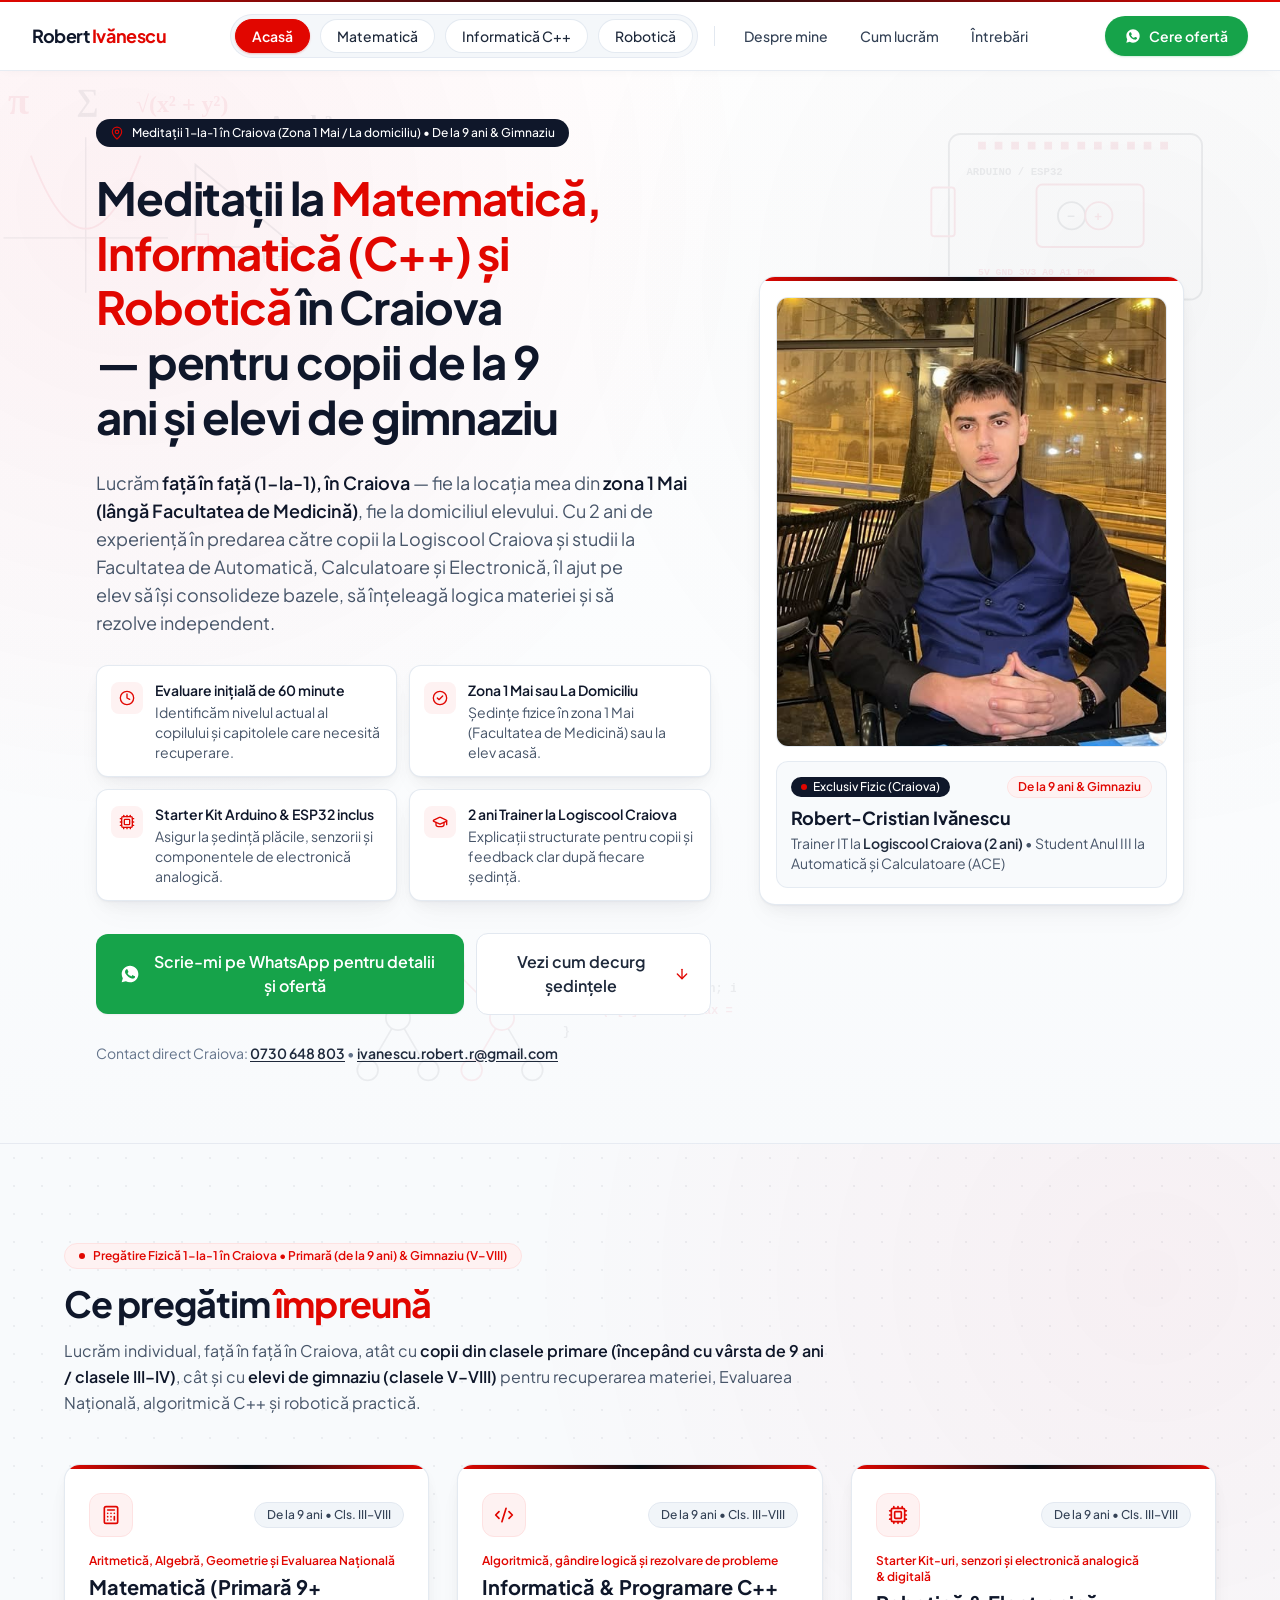
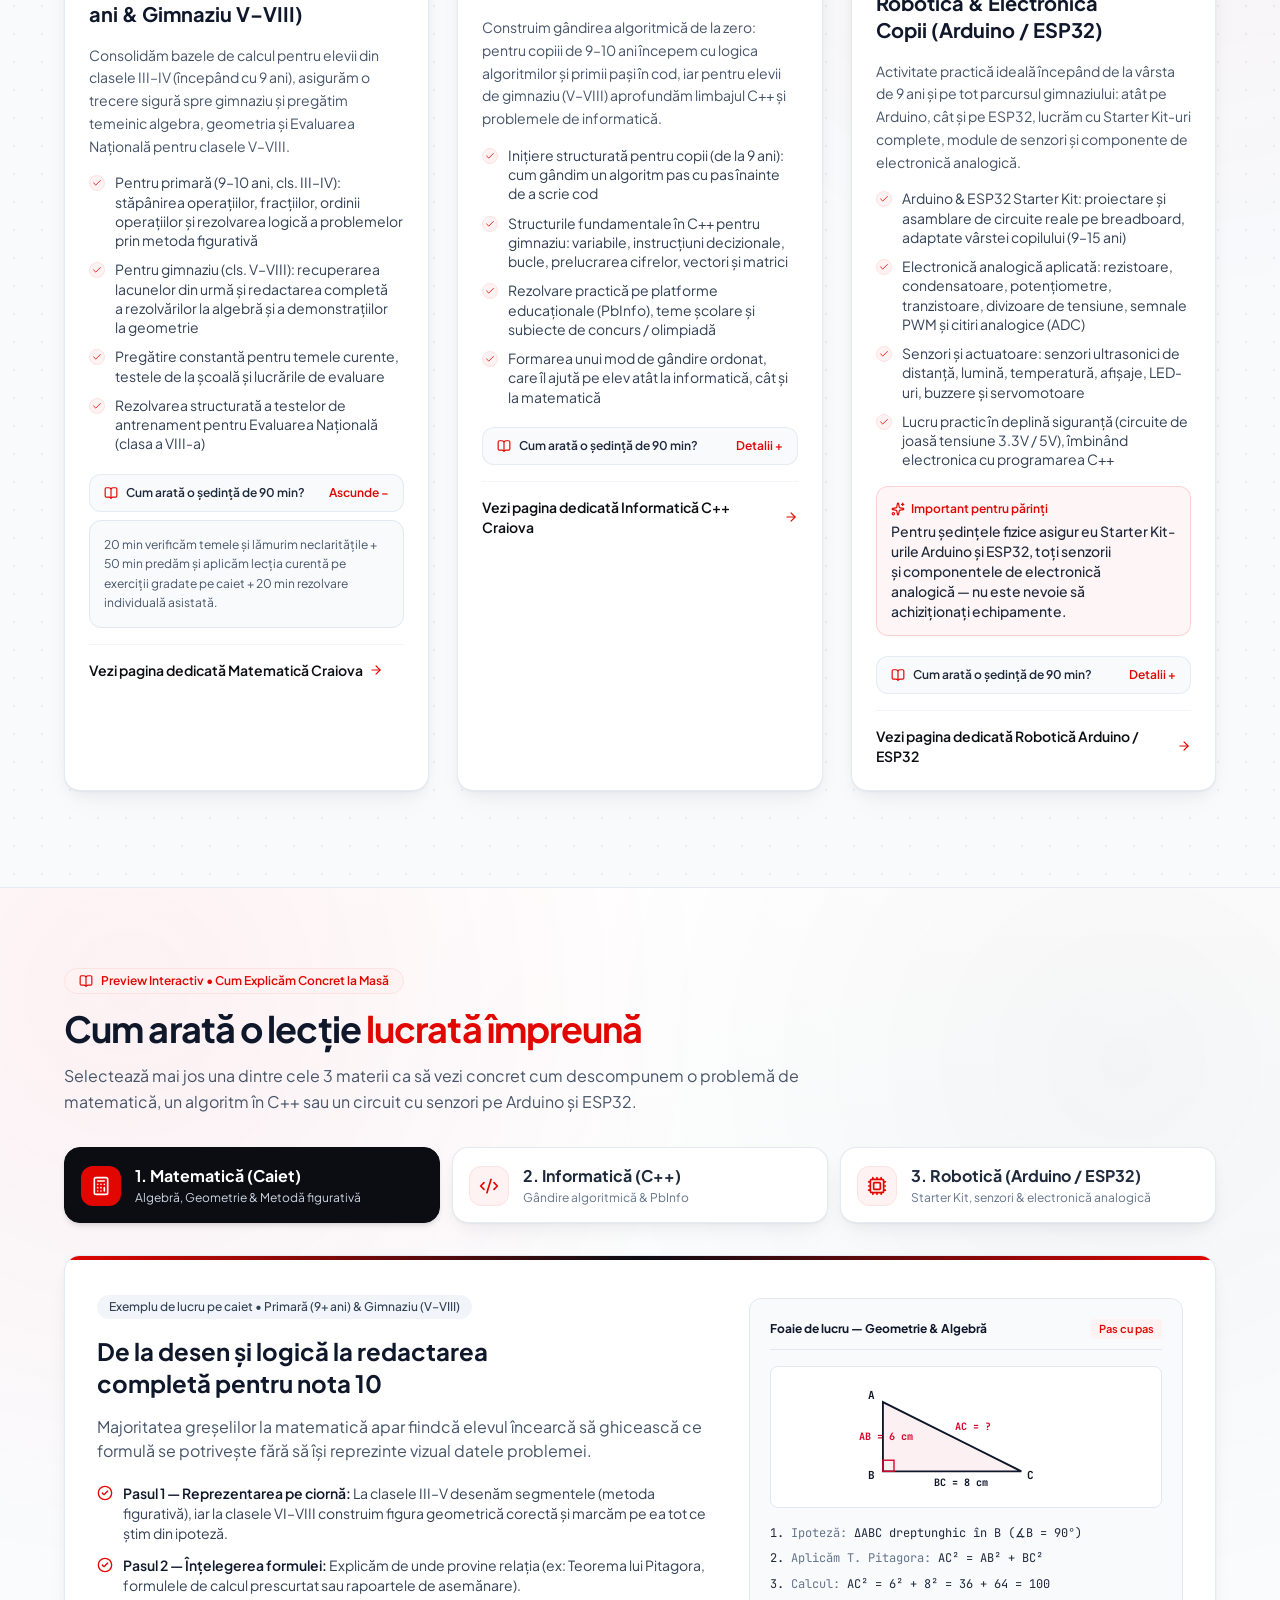
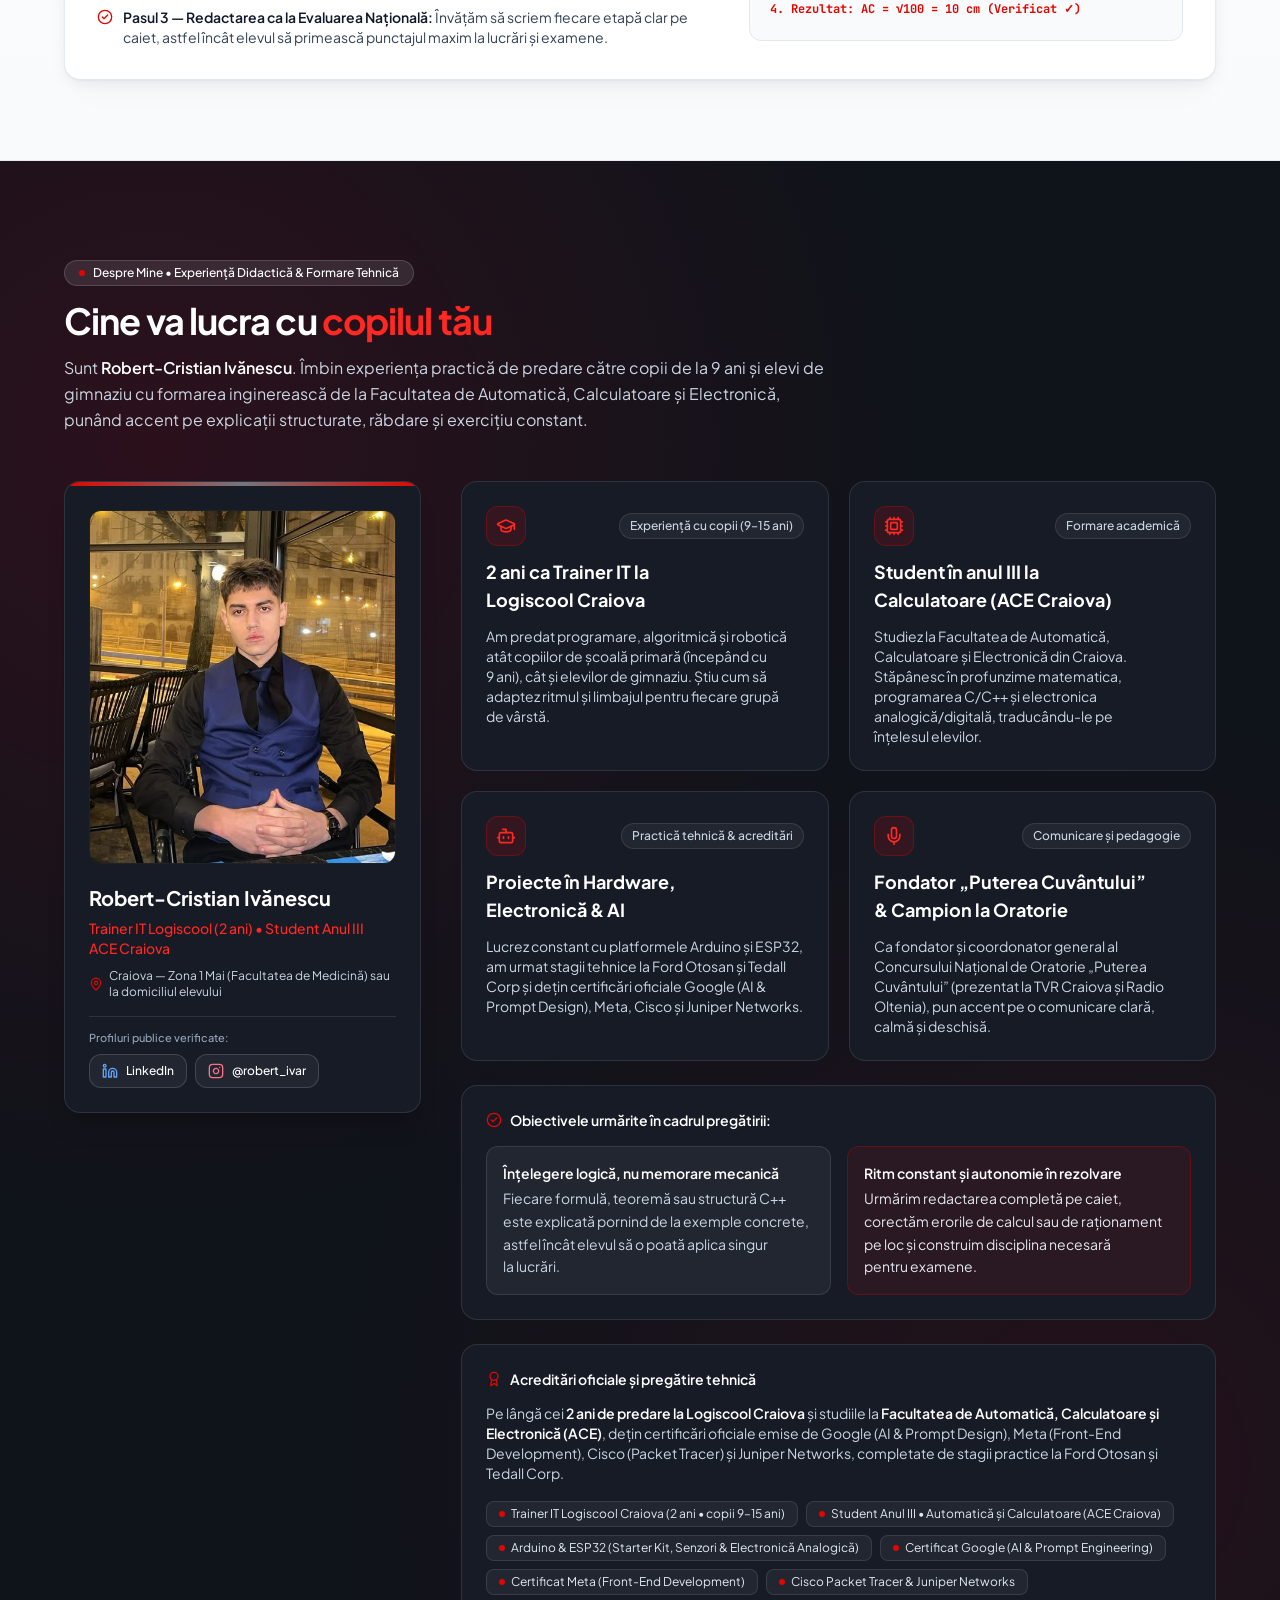
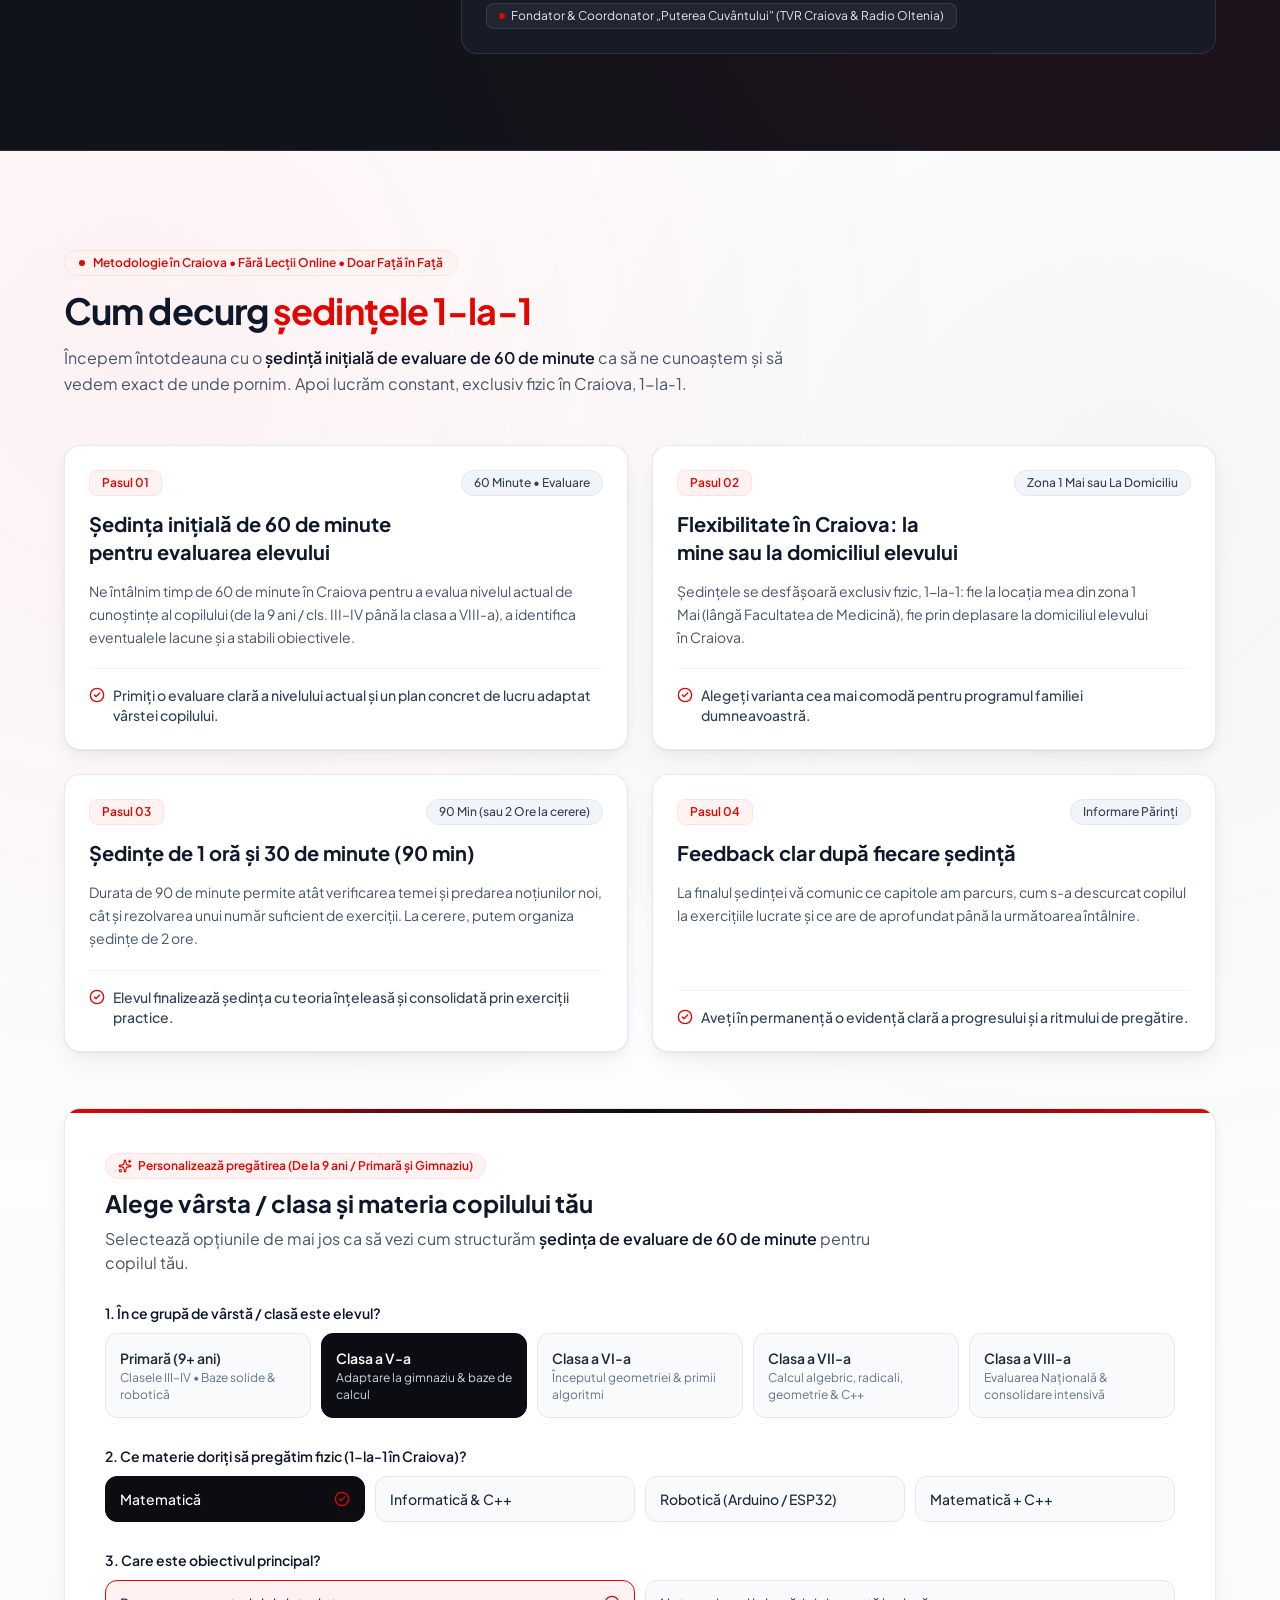
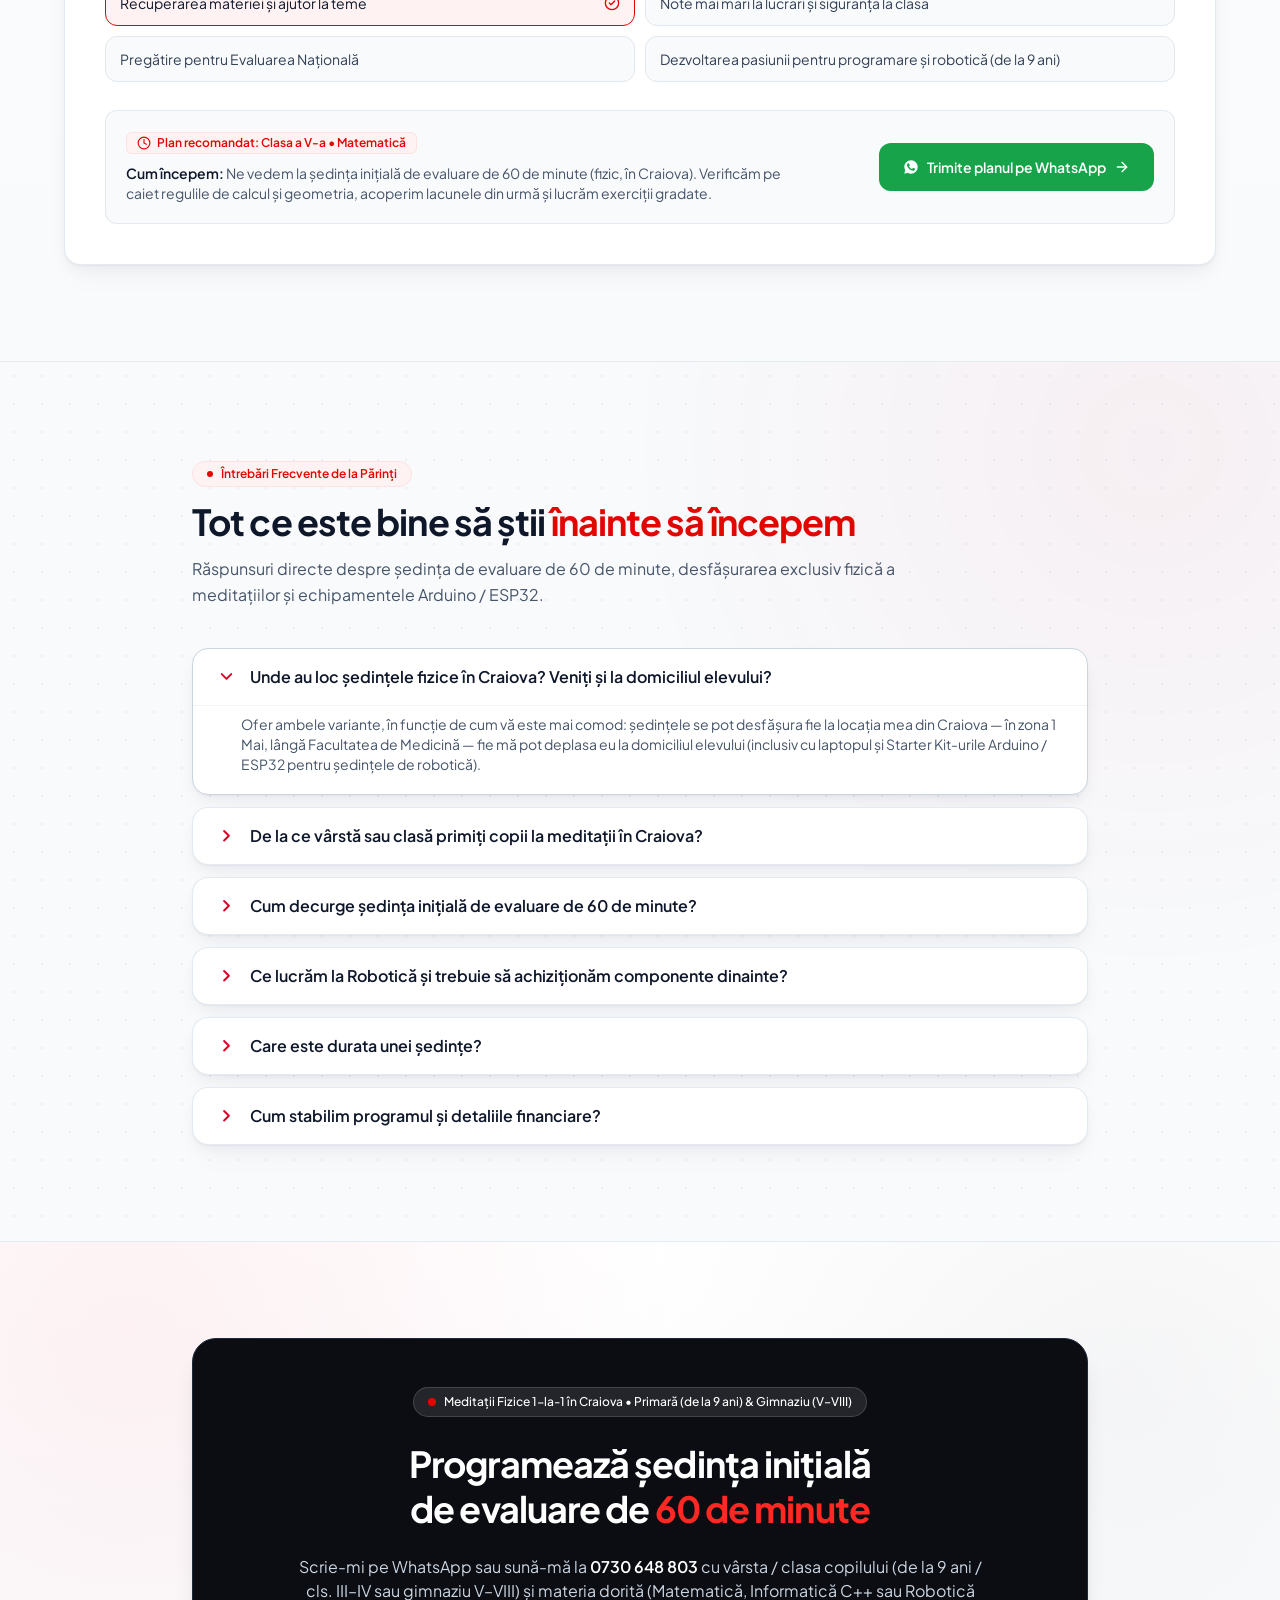
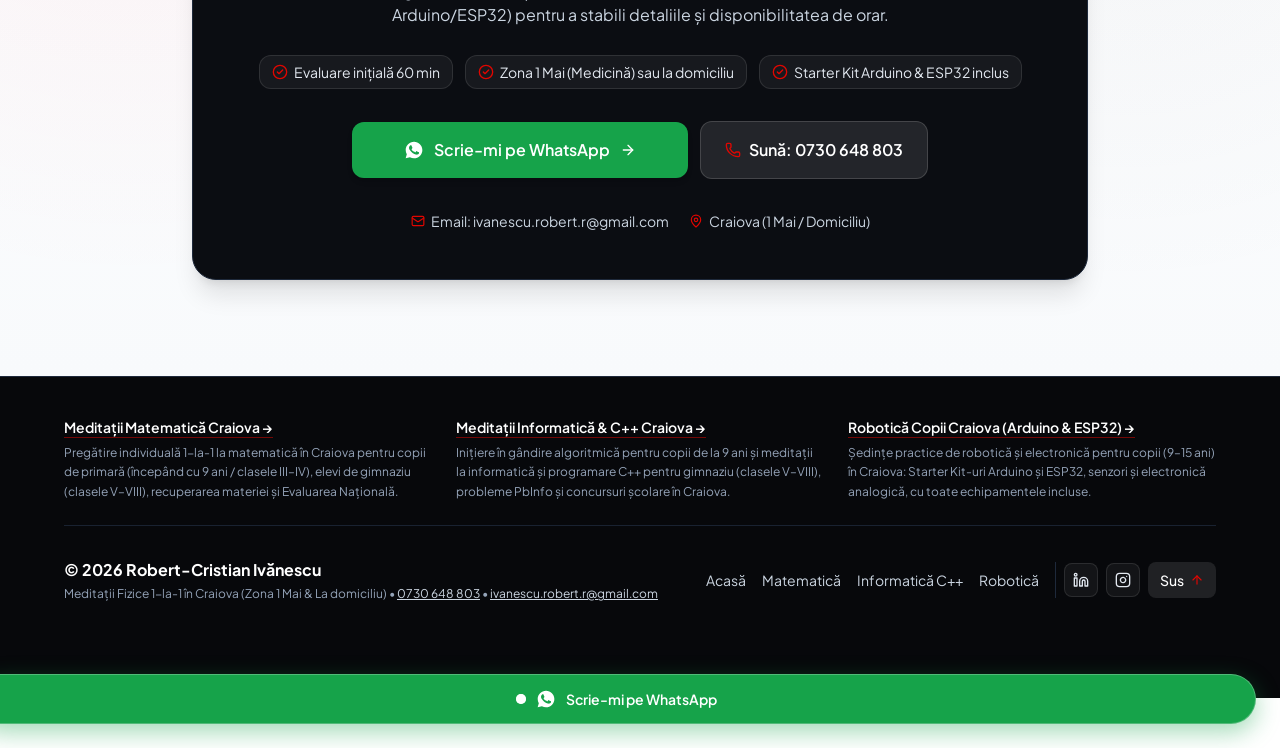
==== commit 7b71bff7: "Refine navbar pill buttons: airier spacing and highlighted page state" ====
--- a/index.html
+++ b/index.html
@@ -151,8 +151,8 @@
     </script>
     <script type="module" crossorigin src="/assets/vendor-icons-CVZkmHmZ.js"></script>
     <script type="module" crossorigin src="/assets/vendor-react-RlxluetE.js"></script>
-    <script type="module" crossorigin src="/assets/main-Clv5zhV6.js"></script>
-    <link rel="stylesheet" crossorigin href="/assets/main-BWhdVpZb.css">
+    <script type="module" crossorigin src="/assets/main-miLvKE3h.js"></script>
+    <link rel="stylesheet" crossorigin href="/assets/main-D8y2mIxP.css">
   </head>
   <body class="bg-white text-slate-900 antialiased">
     <div id="root" data-page="home">
--- a/assets/main-D8y2mIxP.css
+++ b/assets/main-D8y2mIxP.css
@@ -0,0 +1 @@
+*,:before,:after{--tw-border-spacing-x: 0;--tw-border-spacing-y: 0;--tw-translate-x: 0;--tw-translate-y: 0;--tw-rotate: 0;--tw-skew-x: 0;--tw-skew-y: 0;--tw-scale-x: 1;--tw-scale-y: 1;--tw-pan-x: ;--tw-pan-y: ;--tw-pinch-zoom: ;--tw-scroll-snap-strictness: proximity;--tw-gradient-from-position: ;--tw-gradient-via-position: ;--tw-gradient-to-position: ;--tw-ordinal: ;--tw-slashed-zero: ;--tw-numeric-figure: ;--tw-numeric-spacing: ;--tw-numeric-fraction: ;--tw-ring-inset: ;--tw-ring-offset-width: 0px;--tw-ring-offset-color: #fff;--tw-ring-color: rgb(59 130 246 / .5);--tw-ring-offset-shadow: 0 0 #0000;--tw-ring-shadow: 0 0 #0000;--tw-shadow: 0 0 #0000;--tw-shadow-colored: 0 0 #0000;--tw-blur: ;--tw-brightness: ;--tw-contrast: ;--tw-grayscale: ;--tw-hue-rotate: ;--tw-invert: ;--tw-saturate: ;--tw-sepia: ;--tw-drop-shadow: ;--tw-backdrop-blur: ;--tw-backdrop-brightness: ;--tw-backdrop-contrast: ;--tw-backdrop-grayscale: ;--tw-backdrop-hue-rotate: ;--tw-backdrop-invert: ;--tw-backdrop-opacity: ;--tw-backdrop-saturate: ;--tw-backdrop-sepia: ;--tw-contain-size: ;--tw-contain-layout: ;--tw-contain-paint: ;--tw-contain-style: }::backdrop{--tw-border-spacing-x: 0;--tw-border-spacing-y: 0;--tw-translate-x: 0;--tw-translate-y: 0;--tw-rotate: 0;--tw-skew-x: 0;--tw-skew-y: 0;--tw-scale-x: 1;--tw-scale-y: 1;--tw-pan-x: ;--tw-pan-y: ;--tw-pinch-zoom: ;--tw-scroll-snap-strictness: proximity;--tw-gradient-from-position: ;--tw-gradient-via-position: ;--tw-gradient-to-position: ;--tw-ordinal: ;--tw-slashed-zero: ;--tw-numeric-figure: ;--tw-numeric-spacing: ;--tw-numeric-fraction: ;--tw-ring-inset: ;--tw-ring-offset-width: 0px;--tw-ring-offset-color: #fff;--tw-ring-color: rgb(59 130 246 / .5);--tw-ring-offset-shadow: 0 0 #0000;--tw-ring-shadow: 0 0 #0000;--tw-shadow: 0 0 #0000;--tw-shadow-colored: 0 0 #0000;--tw-blur: ;--tw-brightness: ;--tw-contrast: ;--tw-grayscale: ;--tw-hue-rotate: ;--tw-invert: ;--tw-saturate: ;--tw-sepia: ;--tw-drop-shadow: ;--tw-backdrop-blur: ;--tw-backdrop-brightness: ;--tw-backdrop-contrast: ;--tw-backdrop-grayscale: ;--tw-backdrop-hue-rotate: ;--tw-backdrop-invert: ;--tw-backdrop-opacity: ;--tw-backdrop-saturate: ;--tw-backdrop-sepia: ;--tw-contain-size: ;--tw-contain-layout: ;--tw-contain-paint: ;--tw-contain-style: }*,:before,:after{box-sizing:border-box;border-width:0;border-style:solid;border-color:#e5e7eb}:before,:after{--tw-content: ""}html,:host{line-height:1.5;-webkit-text-size-adjust:100%;-moz-tab-size:4;-o-tab-size:4;tab-size:4;font-family:Plus Jakarta Sans,Inter,system-ui,-apple-system,sans-serif;font-feature-settings:normal;font-variation-settings:normal;-webkit-tap-highlight-color:transparent}body{margin:0;line-height:inherit}hr{height:0;color:inherit;border-top-width:1px}abbr:where([title]){-webkit-text-decoration:underline dotted;text-decoration:underline dotted}h1,h2,h3,h4,h5,h6{font-size:inherit;font-weight:inherit}a{color:inherit;text-decoration:inherit}b,strong{font-weight:bolder}code,kbd,samp,pre{font-family:JetBrains Mono,ui-monospace,SFMono-Regular,Menlo,monospace;font-feature-settings:normal;font-variation-settings:normal;font-size:1em}small{font-size:80%}sub,sup{font-size:75%;line-height:0;position:relative;vertical-align:baseline}sub{bottom:-.25em}sup{top:-.5em}table{text-indent:0;border-color:inherit;border-collapse:collapse}button,input,optgroup,select,textarea{font-family:inherit;font-feature-settings:inherit;font-variation-settings:inherit;font-size:100%;font-weight:inherit;line-height:inherit;letter-spacing:inherit;color:inherit;margin:0;padding:0}button,select{text-transform:none}button,input:where([type=button]),input:where([type=reset]),input:where([type=submit]){-webkit-appearance:button;background-color:transparent;background-image:none}:-moz-focusring{outline:auto}:-moz-ui-invalid{box-shadow:none}progress{vertical-align:baseline}::-webkit-inner-spin-button,::-webkit-outer-spin-button{height:auto}[type=search]{-webkit-appearance:textfield;outline-offset:-2px}::-webkit-search-decoration{-webkit-appearance:none}::-webkit-file-upload-button{-webkit-appearance:button;font:inherit}summary{display:list-item}blockquote,dl,dd,h1,h2,h3,h4,h5,h6,hr,figure,p,pre{margin:0}fieldset{margin:0;padding:0}legend{padding:0}ol,ul,menu{list-style:none;margin:0;padding:0}dialog{padding:0}textarea{resize:vertical}input::-moz-placeholder,textarea::-moz-placeholder{opacity:1;color:#9ca3af}input::placeholder,textarea::placeholder{opacity:1;color:#9ca3af}button,[role=button]{cursor:pointer}:disabled{cursor:default}img,svg,video,canvas,audio,iframe,embed,object{display:block;vertical-align:middle}img,video{max-width:100%;height:auto}[hidden]:where(:not([hidden=until-found])){display:none}:root{--color-obsidian: #0F131A;--color-obsidian-card: #161B26;--color-white: #FFFFFF;--color-ice: #F8FAFC;--color-racing-red: #D90429;--color-whatsapp: #16A34A;--in-oklab: }@supports (background: linear-gradient(in oklab,white,black)){:root{--in-oklab: in oklab}}html{scroll-behavior:smooth;scroll-padding-top:4.75rem;container-type:scroll-state;font-family:Plus Jakarta Sans,Inter,system-ui,-apple-system,sans-serif;background-color:#fff;color:#0f172a;line-height:1.5;-webkit-font-smoothing:antialiased;-moz-osx-font-smoothing:grayscale}body{background-color:#fff;color:#0f172a;line-height:1.6;text-align:start;overflow-x:hidden;margin:0}h1,h2,h3{text-wrap:balance}p,li,blockquote{text-wrap:pretty;overflow-wrap:break-word}::-moz-selection{background-color:#d9042924;color:#0f172a}::selection{background-color:#d9042924;color:#0f172a}.sr-only{position:absolute;width:1px;height:1px;padding:0;margin:-1px;overflow:hidden;clip:rect(0,0,0,0);white-space:nowrap;border-width:0}.pointer-events-none{pointer-events:none}.fixed{position:fixed}.absolute{position:absolute}.relative{position:relative}.inset-0{top:0;right:0;bottom:0;left:0}.-left-6{left:-1.5rem}.-top-4{top:-1rem}.bottom-2{bottom:.5rem}.bottom-4{bottom:1rem}.left-1\/4{left:25%}.right-0{right:0}.right-4{right:1rem}.top-6{top:1.5rem}.z-0{z-index:0}.z-10{z-index:10}.z-50{z-index:50}.m-0{margin:0}.mx-auto{margin-left:auto;margin-right:auto}.mb-0\.5{margin-bottom:.125rem}.mb-1{margin-bottom:.25rem}.mb-10{margin-bottom:2.5rem}.mb-6{margin-bottom:1.5rem}.mt-0\.5{margin-top:.125rem}.mt-2{margin-top:.5rem}.mt-5{margin-top:1.25rem}.mt-auto{margin-top:auto}.block{display:block}.inline-block{display:inline-block}.flex{display:flex}.inline-flex{display:inline-flex}.grid{display:grid}.hidden{display:none}.aspect-\[4\/4\.6\]{aspect-ratio:4/4.6}.h-1{height:.25rem}.h-1\.5{height:.375rem}.h-10{height:2.5rem}.h-11{height:2.75rem}.h-2{height:.5rem}.h-2\.5{height:.625rem}.h-3\.5{height:.875rem}.h-4{height:1rem}.h-5{height:1.25rem}.h-8{height:2rem}.h-\[2px\]{height:2px}.h-auto{height:auto}.h-full{height:100%}.min-h-\[4\.25rem\]{min-height:4.25rem}.min-h-screen{min-height:100vh}.w-1\.5{width:.375rem}.w-10{width:2.5rem}.w-11{width:2.75rem}.w-2{width:.5rem}.w-2\.5{width:.625rem}.w-3\.5{width:.875rem}.w-4{width:1rem}.w-5{width:1.25rem}.w-72{width:18rem}.w-8{width:2rem}.w-80{width:20rem}.w-full{width:100%}.w-px{width:1px}.min-w-0{min-width:0px}.max-w-2xl{max-width:42rem}.max-w-3xl{max-width:48rem}.max-w-4xl{max-width:56rem}.max-w-6xl{max-width:72rem}.max-w-7xl{max-width:80rem}.max-w-\[240px\]{max-width:240px}.max-w-\[58ch\]{max-width:58ch}.max-w-\[62ch\]{max-width:62ch}.max-w-\[65ch\]{max-width:65ch}.max-w-sm{max-width:24rem}.max-w-xl{max-width:36rem}.flex-1{flex:1 1 0%}.shrink-0{flex-shrink:0}.scale-\[1\.06\]{--tw-scale-x: 1.06;--tw-scale-y: 1.06;transform:translate(var(--tw-translate-x),var(--tw-translate-y)) rotate(var(--tw-rotate)) skew(var(--tw-skew-x)) skewY(var(--tw-skew-y)) scaleX(var(--tw-scale-x)) scaleY(var(--tw-scale-y))}@keyframes ping{75%,to{transform:scale(2);opacity:0}}.animate-ping{animation:ping 1s cubic-bezier(0,0,.2,1) infinite}@keyframes pulse{50%{opacity:.5}}.animate-pulse{animation:pulse 2s cubic-bezier(.4,0,.6,1) infinite}.cursor-pointer{cursor:pointer}.select-none{-webkit-user-select:none;-moz-user-select:none;user-select:none}.scroll-mt-16{scroll-margin-top:4rem}.scroll-mt-20{scroll-margin-top:5rem}.list-none{list-style-type:none}.grid-cols-1{grid-template-columns:repeat(1,minmax(0,1fr))}.grid-cols-2{grid-template-columns:repeat(2,minmax(0,1fr))}.flex-col{flex-direction:column}.flex-wrap{flex-wrap:wrap}.items-start{align-items:flex-start}.items-center{align-items:center}.items-baseline{align-items:baseline}.items-stretch{align-items:stretch}.justify-center{justify-content:center}.justify-between{justify-content:space-between}.gap-1\.5{gap:.375rem}.gap-10{gap:2.5rem}.gap-2{gap:.5rem}.gap-2\.5{gap:.625rem}.gap-3{gap:.75rem}.gap-3\.5{gap:.875rem}.gap-4{gap:1rem}.gap-5{gap:1.25rem}.gap-6{gap:1.5rem}.gap-8{gap:2rem}.space-y-1>:not([hidden])~:not([hidden]){--tw-space-y-reverse: 0;margin-top:calc(.25rem * calc(1 - var(--tw-space-y-reverse)));margin-bottom:calc(.25rem * var(--tw-space-y-reverse))}.space-y-1\.5>:not([hidden])~:not([hidden]){--tw-space-y-reverse: 0;margin-top:calc(.375rem * calc(1 - var(--tw-space-y-reverse)));margin-bottom:calc(.375rem * var(--tw-space-y-reverse))}.space-y-10>:not([hidden])~:not([hidden]){--tw-space-y-reverse: 0;margin-top:calc(2.5rem * calc(1 - var(--tw-space-y-reverse)));margin-bottom:calc(2.5rem * var(--tw-space-y-reverse))}.space-y-14>:not([hidden])~:not([hidden]){--tw-space-y-reverse: 0;margin-top:calc(3.5rem * calc(1 - var(--tw-space-y-reverse)));margin-bottom:calc(3.5rem * var(--tw-space-y-reverse))}.space-y-2>:not([hidden])~:not([hidden]){--tw-space-y-reverse: 0;margin-top:calc(.5rem * calc(1 - var(--tw-space-y-reverse)));margin-bottom:calc(.5rem * var(--tw-space-y-reverse))}.space-y-2\.5>:not([hidden])~:not([hidden]){--tw-space-y-reverse: 0;margin-top:calc(.625rem * calc(1 - var(--tw-space-y-reverse)));margin-bottom:calc(.625rem * var(--tw-space-y-reverse))}.space-y-3>:not([hidden])~:not([hidden]){--tw-space-y-reverse: 0;margin-top:calc(.75rem * calc(1 - var(--tw-space-y-reverse)));margin-bottom:calc(.75rem * var(--tw-space-y-reverse))}.space-y-3\.5>:not([hidden])~:not([hidden]){--tw-space-y-reverse: 0;margin-top:calc(.875rem * calc(1 - var(--tw-space-y-reverse)));margin-bottom:calc(.875rem * var(--tw-space-y-reverse))}.space-y-4>:not([hidden])~:not([hidden]){--tw-space-y-reverse: 0;margin-top:calc(1rem * calc(1 - var(--tw-space-y-reverse)));margin-bottom:calc(1rem * var(--tw-space-y-reverse))}.space-y-6>:not([hidden])~:not([hidden]){--tw-space-y-reverse: 0;margin-top:calc(1.5rem * calc(1 - var(--tw-space-y-reverse)));margin-bottom:calc(1.5rem * var(--tw-space-y-reverse))}.space-y-7>:not([hidden])~:not([hidden]){--tw-space-y-reverse: 0;margin-top:calc(1.75rem * calc(1 - var(--tw-space-y-reverse)));margin-bottom:calc(1.75rem * var(--tw-space-y-reverse))}.space-y-8>:not([hidden])~:not([hidden]){--tw-space-y-reverse: 0;margin-top:calc(2rem * calc(1 - var(--tw-space-y-reverse)));margin-bottom:calc(2rem * var(--tw-space-y-reverse))}.overflow-hidden{overflow:hidden}.overflow-x-auto{overflow-x:auto}.scroll-smooth{scroll-behavior:smooth}.whitespace-nowrap{white-space:nowrap}.rounded{border-radius:.25rem}.rounded-2xl{border-radius:1rem}.rounded-3xl{border-radius:1.5rem}.rounded-full{border-radius:9999px}.rounded-lg{border-radius:.5rem}.rounded-md{border-radius:.375rem}.rounded-xl{border-radius:.75rem}.border{border-width:1px}.border-b{border-bottom-width:1px}.border-l{border-left-width:1px}.border-t{border-top-width:1px}.border-obsidian-900{--tw-border-opacity: 1;border-color:rgb(11 13 18 / var(--tw-border-opacity, 1))}.border-racing{--tw-border-opacity: 1;border-color:rgb(225 6 0 / var(--tw-border-opacity, 1))}.border-racing\/30{border-color:#e106004d}.border-red-100{--tw-border-opacity: 1;border-color:rgb(254 226 226 / var(--tw-border-opacity, 1))}.border-red-200\/80{border-color:#fecacacc}.border-slate-100{--tw-border-opacity: 1;border-color:rgb(241 245 249 / var(--tw-border-opacity, 1))}.border-slate-200{--tw-border-opacity: 1;border-color:rgb(226 232 240 / var(--tw-border-opacity, 1))}.border-slate-200\/70{border-color:#e2e8f0b3}.border-slate-200\/80{border-color:#e2e8f0cc}.border-slate-200\/90{border-color:#e2e8f0e6}.border-slate-800{--tw-border-opacity: 1;border-color:rgb(30 41 59 / var(--tw-border-opacity, 1))}.border-slate-800\/80{border-color:#1e293bcc}.border-transparent{border-color:transparent}.border-white\/10{border-color:#ffffff1a}.border-white\/15{border-color:#ffffff26}.border-white\/25{border-color:#ffffff40}.bg-\[\#161B26\]{--tw-bg-opacity: 1;background-color:rgb(22 27 38 / var(--tw-bg-opacity, 1))}.bg-obsidian-900{--tw-bg-opacity: 1;background-color:rgb(11 13 18 / var(--tw-bg-opacity, 1))}.bg-obsidian-950{--tw-bg-opacity: 1;background-color:rgb(7 8 11 / var(--tw-bg-opacity, 1))}.bg-racing{--tw-bg-opacity: 1;background-color:rgb(225 6 0 / var(--tw-bg-opacity, 1))}.bg-racing\/10{background-color:#e106001a}.bg-racing\/15{background-color:#e1060026}.bg-red-50{--tw-bg-opacity: 1;background-color:rgb(254 242 242 / var(--tw-bg-opacity, 1))}.bg-red-50\/70{background-color:#fef2f2b3}.bg-slate-100{--tw-bg-opacity: 1;background-color:rgb(241 245 249 / var(--tw-bg-opacity, 1))}.bg-slate-100\/75{background-color:#f1f5f9bf}.bg-slate-200{--tw-bg-opacity: 1;background-color:rgb(226 232 240 / var(--tw-bg-opacity, 1))}.bg-slate-50{--tw-bg-opacity: 1;background-color:rgb(248 250 252 / var(--tw-bg-opacity, 1))}.bg-slate-50\/60{background-color:#f8fafc99}.bg-slate-900{--tw-bg-opacity: 1;background-color:rgb(15 23 42 / var(--tw-bg-opacity, 1))}.bg-whatsapp{--tw-bg-opacity: 1;background-color:rgb(22 163 74 / var(--tw-bg-opacity, 1))}.bg-white{--tw-bg-opacity: 1;background-color:rgb(255 255 255 / var(--tw-bg-opacity, 1))}.bg-white\/10{background-color:#ffffff1a}.bg-white\/5{background-color:#ffffff0d}.bg-white\/95{background-color:#fffffff2}.bg-gradient-to-r{background-image:linear-gradient(to right,var(--tw-gradient-stops))}.from-racing{--tw-gradient-from: #E10600 var(--tw-gradient-from-position);--tw-gradient-to: rgb(225 6 0 / 0) var(--tw-gradient-to-position);--tw-gradient-stops: var(--tw-gradient-from), var(--tw-gradient-to)}.via-obsidian-900{--tw-gradient-to: rgb(11 13 18 / 0) var(--tw-gradient-to-position);--tw-gradient-stops: var(--tw-gradient-from), #0B0D12 var(--tw-gradient-via-position), var(--tw-gradient-to)}.via-white\/40{--tw-gradient-to: rgb(255 255 255 / 0) var(--tw-gradient-to-position);--tw-gradient-stops: var(--tw-gradient-from), rgb(255 255 255 / .4) var(--tw-gradient-via-position), var(--tw-gradient-to)}.to-racing{--tw-gradient-to: #E10600 var(--tw-gradient-to-position)}.object-cover{-o-object-fit:cover;object-fit:cover}.object-\[50\%_82\%\]{-o-object-position:50% 82%;object-position:50% 82%}.p-0{padding:0}.p-1{padding:.25rem}.p-2{padding:.5rem}.p-2\.5{padding:.625rem}.p-3{padding:.75rem}.p-3\.5{padding:.875rem}.p-4{padding:1rem}.p-5{padding:1.25rem}.p-6{padding:1.5rem}.px-1{padding-left:.25rem;padding-right:.25rem}.px-2{padding-left:.5rem;padding-right:.5rem}.px-2\.5{padding-left:.625rem;padding-right:.625rem}.px-3{padding-left:.75rem;padding-right:.75rem}.px-3\.5{padding-left:.875rem;padding-right:.875rem}.px-4{padding-left:1rem;padding-right:1rem}.px-5{padding-left:1.25rem;padding-right:1.25rem}.px-6{padding-left:1.5rem;padding-right:1.5rem}.py-0\.5{padding-top:.125rem;padding-bottom:.125rem}.py-1{padding-top:.25rem;padding-bottom:.25rem}.py-1\.5{padding-top:.375rem;padding-bottom:.375rem}.py-12{padding-top:3rem;padding-bottom:3rem}.py-16{padding-top:4rem;padding-bottom:4rem}.py-2{padding-top:.5rem;padding-bottom:.5rem}.py-2\.5{padding-top:.625rem;padding-bottom:.625rem}.py-3{padding-top:.75rem;padding-bottom:.75rem}.py-3\.5{padding-top:.875rem;padding-bottom:.875rem}.py-4{padding-top:1rem;padding-bottom:1rem}.pb-14{padding-bottom:3.5rem}.pb-2\.5{padding-bottom:.625rem}.pb-24{padding-bottom:6rem}.pb-5{padding-bottom:1.25rem}.pb-6{padding-bottom:1.5rem}.pl-11{padding-left:2.75rem}.pl-2{padding-left:.5rem}.pt-1{padding-top:.25rem}.pt-10{padding-top:2.5rem}.pt-2{padding-top:.5rem}.pt-3{padding-top:.75rem}.pt-3\.5{padding-top:.875rem}.pt-4{padding-top:1rem}.pt-6{padding-top:1.5rem}.pt-8{padding-top:2rem}.text-left{text-align:left}.text-center{text-align:center}.font-mono{font-family:JetBrains Mono,ui-monospace,SFMono-Regular,Menlo,monospace}.font-sans{font-family:Plus Jakarta Sans,Inter,system-ui,-apple-system,sans-serif}.text-\[11\.5px\]{font-size:11.5px}.text-\[11px\]{font-size:11px}.text-\[13px\]{font-size:13px}.text-base{font-size:1rem;line-height:1.5rem}.text-lg{font-size:1.125rem;line-height:1.75rem}.text-sm{font-size:.875rem;line-height:1.25rem}.text-xl{font-size:1.25rem;line-height:1.75rem}.text-xs{font-size:.75rem;line-height:1rem}.font-bold{font-weight:700}.font-medium{font-weight:500}.font-normal{font-weight:400}.font-semibold{font-weight:600}.uppercase{text-transform:uppercase}.leading-relaxed{line-height:1.625}.leading-snug{line-height:1.375}.tracking-tight{letter-spacing:-.025em}.tracking-wider{letter-spacing:.05em}.text-\[\#60A5FA\]{--tw-text-opacity: 1;color:rgb(96 165 250 / var(--tw-text-opacity, 1))}.text-obsidian-900{--tw-text-opacity: 1;color:rgb(11 13 18 / var(--tw-text-opacity, 1))}.text-racing{--tw-text-opacity: 1;color:rgb(225 6 0 / var(--tw-text-opacity, 1))}.text-racing-light{--tw-text-opacity: 1;color:rgb(255 40 34 / var(--tw-text-opacity, 1))}.text-rose-400{--tw-text-opacity: 1;color:rgb(251 113 133 / var(--tw-text-opacity, 1))}.text-slate-100{--tw-text-opacity: 1;color:rgb(241 245 249 / var(--tw-text-opacity, 1))}.text-slate-200{--tw-text-opacity: 1;color:rgb(226 232 240 / var(--tw-text-opacity, 1))}.text-slate-300{--tw-text-opacity: 1;color:rgb(203 213 225 / var(--tw-text-opacity, 1))}.text-slate-400{--tw-text-opacity: 1;color:rgb(148 163 184 / var(--tw-text-opacity, 1))}.text-slate-500{--tw-text-opacity: 1;color:rgb(100 116 139 / var(--tw-text-opacity, 1))}.text-slate-600{--tw-text-opacity: 1;color:rgb(71 85 105 / var(--tw-text-opacity, 1))}.text-slate-700{--tw-text-opacity: 1;color:rgb(51 65 85 / var(--tw-text-opacity, 1))}.text-slate-800{--tw-text-opacity: 1;color:rgb(30 41 59 / var(--tw-text-opacity, 1))}.text-slate-900{--tw-text-opacity: 1;color:rgb(15 23 42 / var(--tw-text-opacity, 1))}.text-white{--tw-text-opacity: 1;color:rgb(255 255 255 / var(--tw-text-opacity, 1))}.underline{text-decoration-line:underline}.decoration-racing\/50{text-decoration-color:#e1060080}.underline-offset-2{text-underline-offset:2px}.underline-offset-4{text-underline-offset:4px}.antialiased{-webkit-font-smoothing:antialiased;-moz-osx-font-smoothing:grayscale}.opacity-75{opacity:.75}.opacity-\[0\.065\]{opacity:.065}.opacity-\[0\.06\]{opacity:.06}.shadow-\[0_1px_12px_-4px_rgba\(15\,23\,42\,0\.06\)\]{--tw-shadow: 0 1px 12px -4px rgba(15,23,42,.06);--tw-shadow-colored: 0 1px 12px -4px var(--tw-shadow-color);box-shadow:var(--tw-ring-offset-shadow, 0 0 #0000),var(--tw-ring-shadow, 0 0 #0000),var(--tw-shadow)}.shadow-\[0_8px_24px_rgba\(22\,163\,74\,0\.4\)\]{--tw-shadow: 0 8px 24px rgba(22,163,74,.4);--tw-shadow-colored: 0 8px 24px var(--tw-shadow-color);box-shadow:var(--tw-ring-offset-shadow, 0 0 #0000),var(--tw-ring-shadow, 0 0 #0000),var(--tw-shadow)}.shadow-lg{--tw-shadow: 0 10px 15px -3px rgb(0 0 0 / .1), 0 4px 6px -4px rgb(0 0 0 / .1);--tw-shadow-colored: 0 10px 15px -3px var(--tw-shadow-color), 0 4px 6px -4px var(--tw-shadow-color);box-shadow:var(--tw-ring-offset-shadow, 0 0 #0000),var(--tw-ring-shadow, 0 0 #0000),var(--tw-shadow)}.shadow-md{--tw-shadow: 0 4px 6px -1px rgb(0 0 0 / .1), 0 2px 4px -2px rgb(0 0 0 / .1);--tw-shadow-colored: 0 4px 6px -1px var(--tw-shadow-color), 0 2px 4px -2px var(--tw-shadow-color);box-shadow:var(--tw-ring-offset-shadow, 0 0 #0000),var(--tw-ring-shadow, 0 0 #0000),var(--tw-shadow)}.shadow-sm{--tw-shadow: 0 1px 2px 0 rgb(0 0 0 / .05);--tw-shadow-colored: 0 1px 2px 0 var(--tw-shadow-color);box-shadow:var(--tw-ring-offset-shadow, 0 0 #0000),var(--tw-ring-shadow, 0 0 #0000),var(--tw-shadow)}.shadow-xl{--tw-shadow: 0 20px 25px -5px rgb(0 0 0 / .1), 0 8px 10px -6px rgb(0 0 0 / .1);--tw-shadow-colored: 0 20px 25px -5px var(--tw-shadow-color), 0 8px 10px -6px var(--tw-shadow-color);box-shadow:var(--tw-ring-offset-shadow, 0 0 #0000),var(--tw-ring-shadow, 0 0 #0000),var(--tw-shadow)}.shadow-racing\/25{--tw-shadow-color: rgb(225 6 0 / .25);--tw-shadow: var(--tw-shadow-colored)}.shadow-whatsapp\/20{--tw-shadow-color: rgb(22 163 74 / .2);--tw-shadow: var(--tw-shadow-colored)}.filter{filter:var(--tw-blur) var(--tw-brightness) var(--tw-contrast) var(--tw-grayscale) var(--tw-hue-rotate) var(--tw-invert) var(--tw-saturate) var(--tw-sepia) var(--tw-drop-shadow)}.backdrop-blur-md{--tw-backdrop-blur: blur(12px);-webkit-backdrop-filter:var(--tw-backdrop-blur) var(--tw-backdrop-brightness) var(--tw-backdrop-contrast) var(--tw-backdrop-grayscale) var(--tw-backdrop-hue-rotate) var(--tw-backdrop-invert) var(--tw-backdrop-opacity) var(--tw-backdrop-saturate) var(--tw-backdrop-sepia);backdrop-filter:var(--tw-backdrop-blur) var(--tw-backdrop-brightness) var(--tw-backdrop-contrast) var(--tw-backdrop-grayscale) var(--tw-backdrop-hue-rotate) var(--tw-backdrop-invert) var(--tw-backdrop-opacity) var(--tw-backdrop-saturate) var(--tw-backdrop-sepia)}.transition-all{transition-property:all;transition-timing-function:cubic-bezier(.4,0,.2,1);transition-duration:.15s}.transition-colors{transition-property:color,background-color,border-color,text-decoration-color,fill,stroke;transition-timing-function:cubic-bezier(.4,0,.2,1);transition-duration:.15s}.transition-transform{transition-property:transform;transition-timing-function:cubic-bezier(.4,0,.2,1);transition-duration:.15s}.heading-hero{font-size:clamp(1.85rem,1.25rem + 2.1vw,2.85rem);line-height:1.2}.heading-section{font-size:clamp(1.5rem,1.15rem + 1.4vw,2.25rem);line-height:1.25}.top-bar{position:sticky;top:0;z-index:50;transition:transform .28s cubic-bezier(.16,1,.3,1),box-shadow .2s ease,background-color .2s ease}@container scroll-state((scrolled: bottom) and (scrollable: top)){.top-bar{transform:translateY(-100%)}}.top-bar:focus-within{transform:none}.top-bar.is-hidden:not(:focus-within){transform:translateY(-100%)}.bg-aesthetic-light{background-color:#fff;background-image:radial-gradient(circle at 10% 12%,rgba(217,4,41,.055) 0%,transparent 42%),radial-gradient(circle at 88% 20%,rgba(15,23,42,.04) 0%,transparent 40%),linear-gradient(to bottom var(--in-oklab),#FFFFFF,#F8FAFC)}.bg-aesthetic-muted{background-color:#f8fafc;background-image:radial-gradient(circle at 90% 10%,rgba(217,4,41,.045) 0%,transparent 38%),radial-gradient(rgba(15,23,42,.055) 1px,transparent 1px);background-size:100% 100%,28px 28px}.bg-aesthetic-obsidian{background-color:#0f131a;background-image:radial-gradient(circle at 12% 18%,rgba(217,4,41,.14) 0%,transparent 45%),radial-gradient(circle at 85% 82%,rgba(217,4,41,.1) 0%,transparent 45%)}.card-soft-depth{box-shadow:0 1px 2px #0f172a0a,0 6px 16px -4px #0f172a0f,0 16px 32px -8px #0f172a0a;transition:transform .22s ease,box-shadow .22s ease,border-color .22s ease}.card-soft-depth:hover{transform:translateY(-2px);box-shadow:0 2px 4px #0f172a0d,0 12px 24px -6px #0f172a17,0 24px 40px -12px #d9042912}.btn-interactive{position:relative;overflow:hidden;transition:transform .2s cubic-bezier(.16,1,.3,1),box-shadow .2s ease,background-color .2s ease}.btn-interactive:after{content:"";position:absolute;top:0;left:-120%;width:60%;height:100%;background:linear-gradient(90deg,transparent,rgba(255,255,255,.22),transparent);transform:skew(-20deg);transition:left .55s ease;pointer-events:none}.btn-interactive:hover:not(:disabled):after{left:140%}.btn-interactive:hover:not(:disabled){transform:translateY(-1.5px)}.btn-interactive:active:not(:disabled){transform:translateY(.5px) scale(.99)}.faq-accordion details{border-radius:1rem;transition:border-color .2s ease,box-shadow .2s ease,background-color .2s ease}.faq-accordion summary{list-style:none;display:flex;align-items:center;gap:.85rem;cursor:pointer;-webkit-user-select:none;-moz-user-select:none;user-select:none}.faq-accordion summary::-webkit-details-marker{display:none}.faq-accordion summary:before{content:"";inline-size:1.2rem;block-size:1.2rem;flex-shrink:0;background-color:#d90429;mask:url("data:image/svg+xml,%3Csvg xmlns='http://www.w3.org/2000/svg' viewBox='0 0 24 24' fill='none' stroke='currentColor' stroke-width='2.5' stroke-linecap='round' stroke-linejoin='round'%3E%3Cpath d='m6 9 6 6 6-6'/%3E%3C/svg%3E") no-repeat center / contain;-webkit-mask:url("data:image/svg+xml,%3Csvg xmlns='http://www.w3.org/2000/svg' viewBox='0 0 24 24' fill='none' stroke='currentColor' stroke-width='2.5' stroke-linecap='round' stroke-linejoin='round'%3E%3Cpath d='m6 9 6 6 6-6'/%3E%3C/svg%3E") no-repeat center / contain;rotate:-90deg}.faq-accordion summary:dir(rtl):before{rotate:90deg}.faq-accordion details[open]>summary:before{rotate:0deg}@media(prefers-reduced-motion:no-preference){.faq-accordion summary:before{transition:rotate .22s ease}}.faq-accordion details::details-content{interpolate-size:allow-keywords;overflow:clip;contain:layout}.faq-accordion details:not([open])::details-content{block-size:0}@media(prefers-reduced-motion:no-preference){.faq-accordion details::details-content{transition:block-size .28s ease-in-out,content-visibility .28s ease-in-out;transition-behavior:allow-discrete}}:focus-visible{outline:2px solid #D90429;outline-offset:3px}.open\:border-slate-300[open]{--tw-border-opacity: 1;border-color:rgb(203 213 225 / var(--tw-border-opacity, 1))}.hover\:border-racing\/40:hover{border-color:#e1060066}.hover\:border-racing\/45:hover{border-color:#e1060073}.hover\:border-racing\/50:hover{border-color:#e1060080}.hover\:border-slate-200\/80:hover{border-color:#e2e8f0cc}.hover\:border-slate-300:hover{--tw-border-opacity: 1;border-color:rgb(203 213 225 / var(--tw-border-opacity, 1))}.hover\:bg-racing:hover{--tw-bg-opacity: 1;background-color:rgb(225 6 0 / var(--tw-bg-opacity, 1))}.hover\:bg-red-50\/70:hover{background-color:#fef2f2b3}.hover\:bg-red-50\/75:hover{background-color:#fef2f2bf}.hover\:bg-slate-100:hover{--tw-bg-opacity: 1;background-color:rgb(241 245 249 / var(--tw-bg-opacity, 1))}.hover\:bg-slate-50:hover{--tw-bg-opacity: 1;background-color:rgb(248 250 252 / var(--tw-bg-opacity, 1))}.hover\:bg-slate-50\/80:hover{background-color:#f8fafccc}.hover\:bg-whatsapp-hover:hover{--tw-bg-opacity: 1;background-color:rgb(21 128 61 / var(--tw-bg-opacity, 1))}.hover\:bg-white:hover{--tw-bg-opacity: 1;background-color:rgb(255 255 255 / var(--tw-bg-opacity, 1))}.hover\:bg-white\/15:hover{background-color:#ffffff26}.hover\:text-racing:hover{--tw-text-opacity: 1;color:rgb(225 6 0 / var(--tw-text-opacity, 1))}.hover\:text-racing-light:hover{--tw-text-opacity: 1;color:rgb(255 40 34 / var(--tw-text-opacity, 1))}.hover\:text-slate-950:hover{--tw-text-opacity: 1;color:rgb(2 6 23 / var(--tw-text-opacity, 1))}.hover\:text-white:hover{--tw-text-opacity: 1;color:rgb(255 255 255 / var(--tw-text-opacity, 1))}.focus\:not-sr-only:focus{position:static;width:auto;height:auto;padding:0;margin:0;overflow:visible;clip:auto;white-space:normal}.focus\:fixed:focus{position:fixed}.focus\:left-3:focus{left:.75rem}.focus\:top-3:focus{top:.75rem}.focus\:z-\[100\]:focus{z-index:100}.focus\:rounded-lg:focus{border-radius:.5rem}.focus\:bg-racing:focus{--tw-bg-opacity: 1;background-color:rgb(225 6 0 / var(--tw-bg-opacity, 1))}.focus\:px-4:focus{padding-left:1rem;padding-right:1rem}.focus\:py-2:focus{padding-top:.5rem;padding-bottom:.5rem}.focus\:text-sm:focus{font-size:.875rem;line-height:1.25rem}.focus\:font-bold:focus{font-weight:700}.focus\:text-white:focus{--tw-text-opacity: 1;color:rgb(255 255 255 / var(--tw-text-opacity, 1))}.focus-visible\:rounded-lg:focus-visible{border-radius:.5rem}.focus-visible\:outline-none:focus-visible{outline:2px solid transparent;outline-offset:2px}.focus-visible\:ring-2:focus-visible{--tw-ring-offset-shadow: var(--tw-ring-inset) 0 0 0 var(--tw-ring-offset-width) var(--tw-ring-offset-color);--tw-ring-shadow: var(--tw-ring-inset) 0 0 0 calc(2px + var(--tw-ring-offset-width)) var(--tw-ring-color);box-shadow:var(--tw-ring-offset-shadow),var(--tw-ring-shadow),var(--tw-shadow, 0 0 #0000)}.focus-visible\:ring-racing:focus-visible{--tw-ring-opacity: 1;--tw-ring-color: rgb(225 6 0 / var(--tw-ring-opacity, 1))}.focus-visible\:ring-offset-1:focus-visible{--tw-ring-offset-width: 1px}.group:hover .group-hover\:translate-x-0\.5{--tw-translate-x: .125rem;transform:translate(var(--tw-translate-x),var(--tw-translate-y)) rotate(var(--tw-rotate)) skew(var(--tw-skew-x)) skewY(var(--tw-skew-y)) scaleX(var(--tw-scale-x)) scaleY(var(--tw-scale-y))}.group:hover .group-hover\:translate-x-1{--tw-translate-x: .25rem;transform:translate(var(--tw-translate-x),var(--tw-translate-y)) rotate(var(--tw-rotate)) skew(var(--tw-skew-x)) skewY(var(--tw-skew-y)) scaleX(var(--tw-scale-x)) scaleY(var(--tw-scale-y))}.group:hover .group-hover\:text-racing{--tw-text-opacity: 1;color:rgb(225 6 0 / var(--tw-text-opacity, 1))}@media(min-width:640px){.sm\:bottom-6{bottom:1.5rem}.sm\:right-6{right:1.5rem}.sm\:mb-12{margin-bottom:3rem}.sm\:inline{display:inline}.sm\:inline-flex{display:inline-flex}.sm\:hidden{display:none}.sm\:w-96{width:24rem}.sm\:w-\[26rem\]{width:26rem}.sm\:w-\[28rem\]{width:28rem}.sm\:grid-cols-2{grid-template-columns:repeat(2,minmax(0,1fr))}.sm\:grid-cols-3{grid-template-columns:repeat(3,minmax(0,1fr))}.sm\:flex-row{flex-direction:row}.sm\:items-center{align-items:center}.sm\:gap-3{gap:.75rem}.sm\:gap-7{gap:1.75rem}.sm\:p-10{padding:2.5rem}.sm\:p-4{padding:1rem}.sm\:p-6{padding:1.5rem}.sm\:p-8{padding:2rem}.sm\:px-5{padding-left:1.25rem;padding-right:1.25rem}.sm\:px-6{padding-left:1.5rem;padding-right:1.5rem}.sm\:py-16{padding-top:4rem;padding-bottom:4rem}.sm\:py-20{padding-top:5rem;padding-bottom:5rem}.sm\:py-24{padding-top:6rem;padding-bottom:6rem}.sm\:py-3\.5{padding-top:.875rem;padding-bottom:.875rem}.sm\:pb-20{padding-bottom:5rem}.sm\:pl-12{padding-left:3rem}.sm\:pt-10{padding-top:2.5rem}.sm\:pt-12{padding-top:3rem}.sm\:text-2xl{font-size:1.5rem;line-height:2rem}.sm\:text-base{font-size:1rem;line-height:1.5rem}.sm\:text-lg{font-size:1.125rem;line-height:1.75rem}.sm\:text-sm{font-size:.875rem;line-height:1.25rem}.sm\:text-xl{font-size:1.25rem;line-height:1.75rem}}@media(min-width:768px){.md\:w-auto{width:auto}.md\:grid-cols-2{grid-template-columns:repeat(2,minmax(0,1fr))}.md\:grid-cols-3{grid-template-columns:repeat(3,minmax(0,1fr))}.md\:flex-row{flex-direction:row}.md\:items-center{align-items:center}}@media(min-width:1024px){.lg\:col-span-4{grid-column:span 4 / span 4}.lg\:col-span-5{grid-column:span 5 / span 5}.lg\:col-span-7{grid-column:span 7 / span 7}.lg\:col-span-8{grid-column:span 8 / span 8}.lg\:flex{display:flex}.lg\:hidden{display:none}.lg\:max-w-md{max-width:28rem}.lg\:grid-cols-12{grid-template-columns:repeat(12,minmax(0,1fr))}.lg\:grid-cols-3{grid-template-columns:repeat(3,minmax(0,1fr))}.lg\:grid-cols-4{grid-template-columns:repeat(4,minmax(0,1fr))}.lg\:grid-cols-5{grid-template-columns:repeat(5,minmax(0,1fr))}.lg\:flex-row{flex-direction:row}.lg\:gap-10{gap:2.5rem}.lg\:gap-12{gap:3rem}.lg\:gap-6{gap:1.5rem}.lg\:p-10{padding:2.5rem}.lg\:p-12{padding:3rem}.lg\:px-8{padding-left:2rem;padding-right:2rem}.lg\:text-left{text-align:left}}@media(min-width:1280px){.xl\:block{display:block}.xl\:flex{display:flex}.xl\:hidden{display:none}.xl\:gap-2\.5{gap:.625rem}.xl\:gap-4{gap:1rem}.xl\:px-4{padding-left:1rem;padding-right:1rem}.xl\:px-5{padding-left:1.25rem;padding-right:1.25rem}.xl\:text-sm{font-size:.875rem;line-height:1.25rem}}@media(min-width:1536px){.\32xl\:inline-block{display:inline-block}.\32xl\:inline{display:inline}.\32xl\:hidden{display:none}}
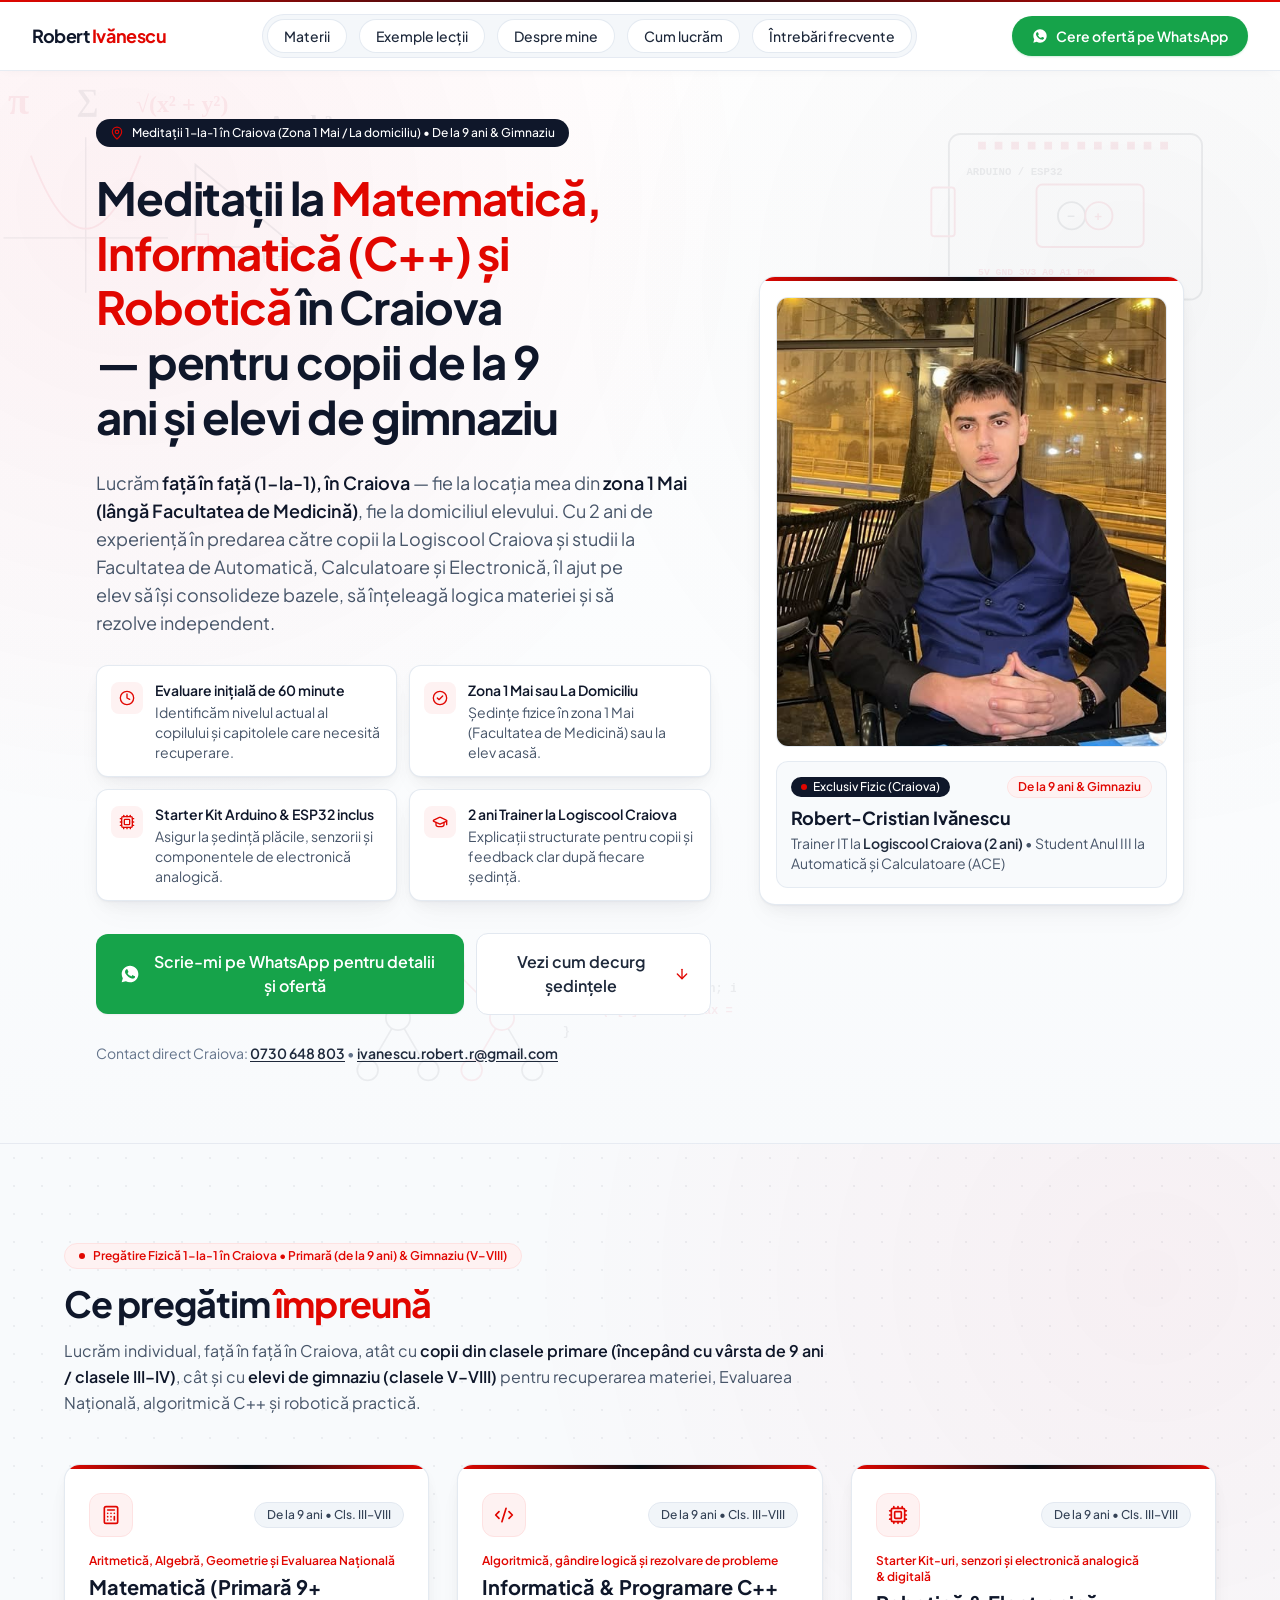
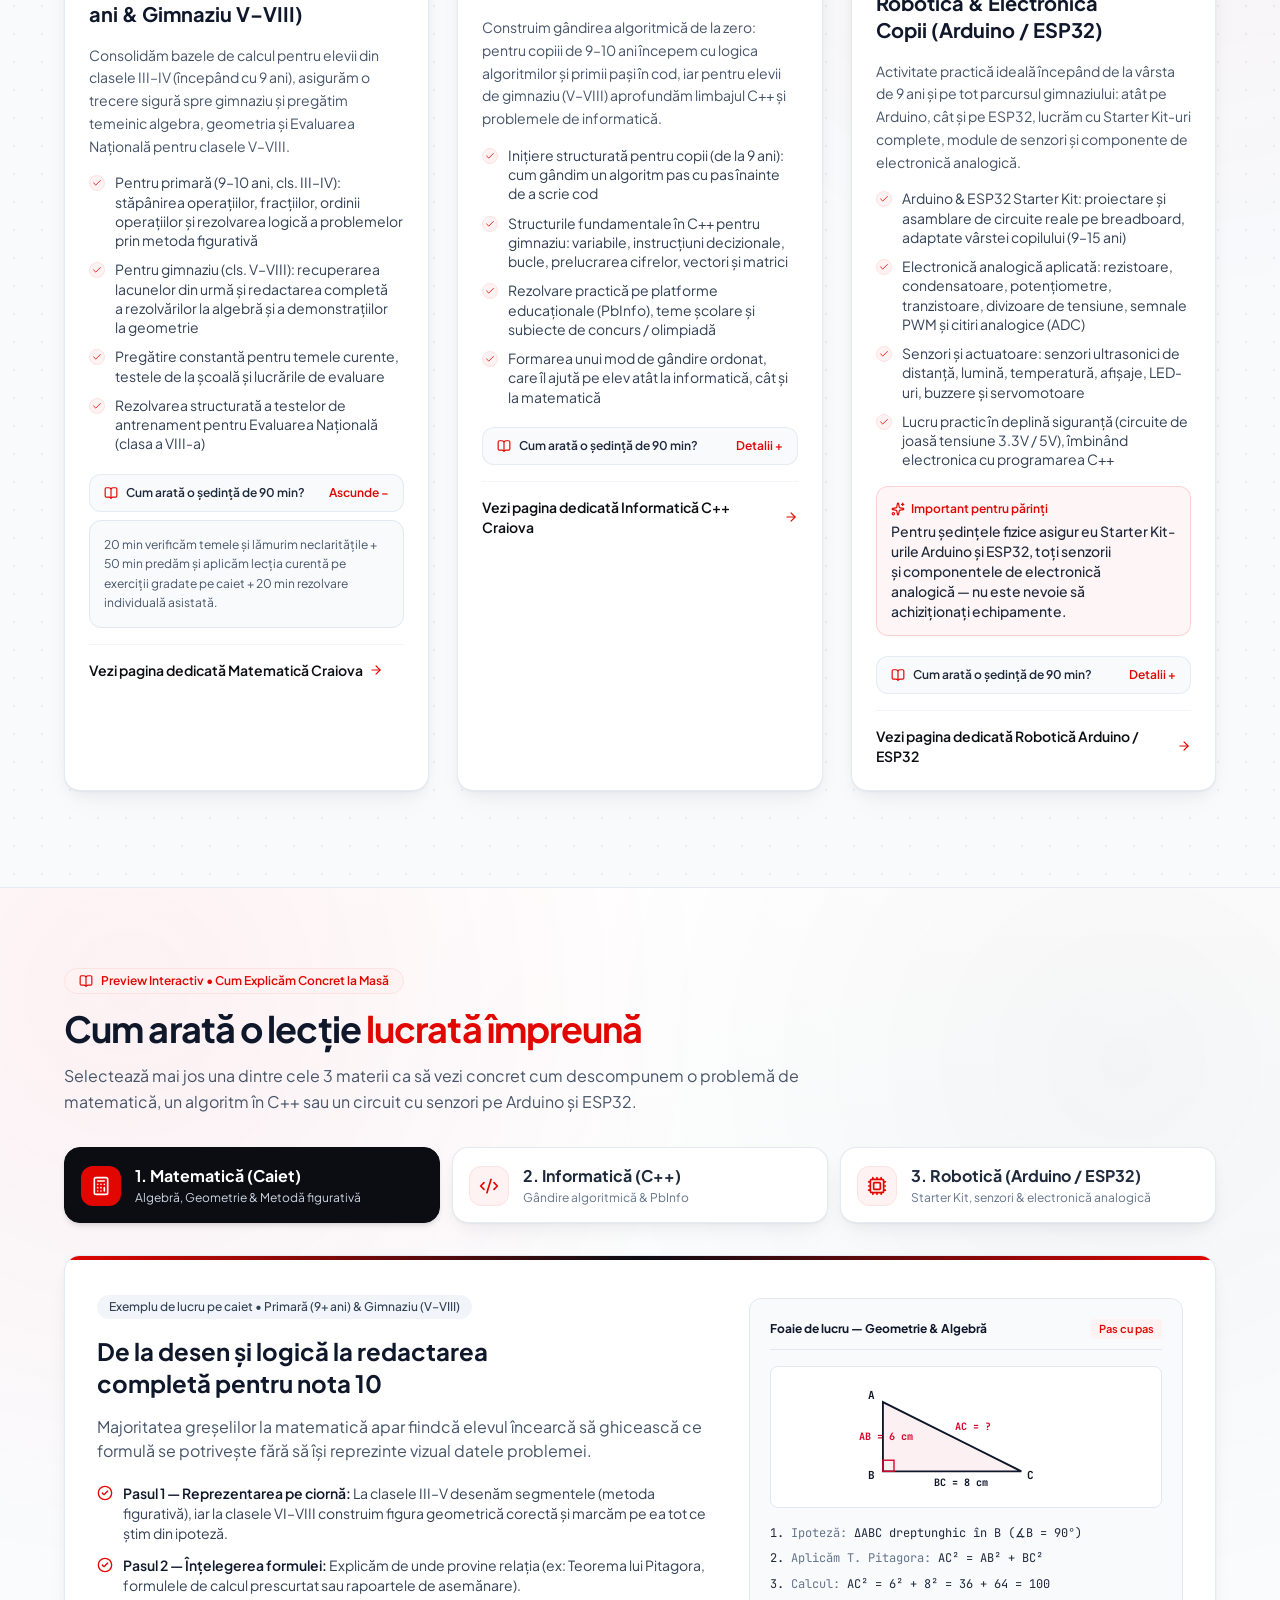
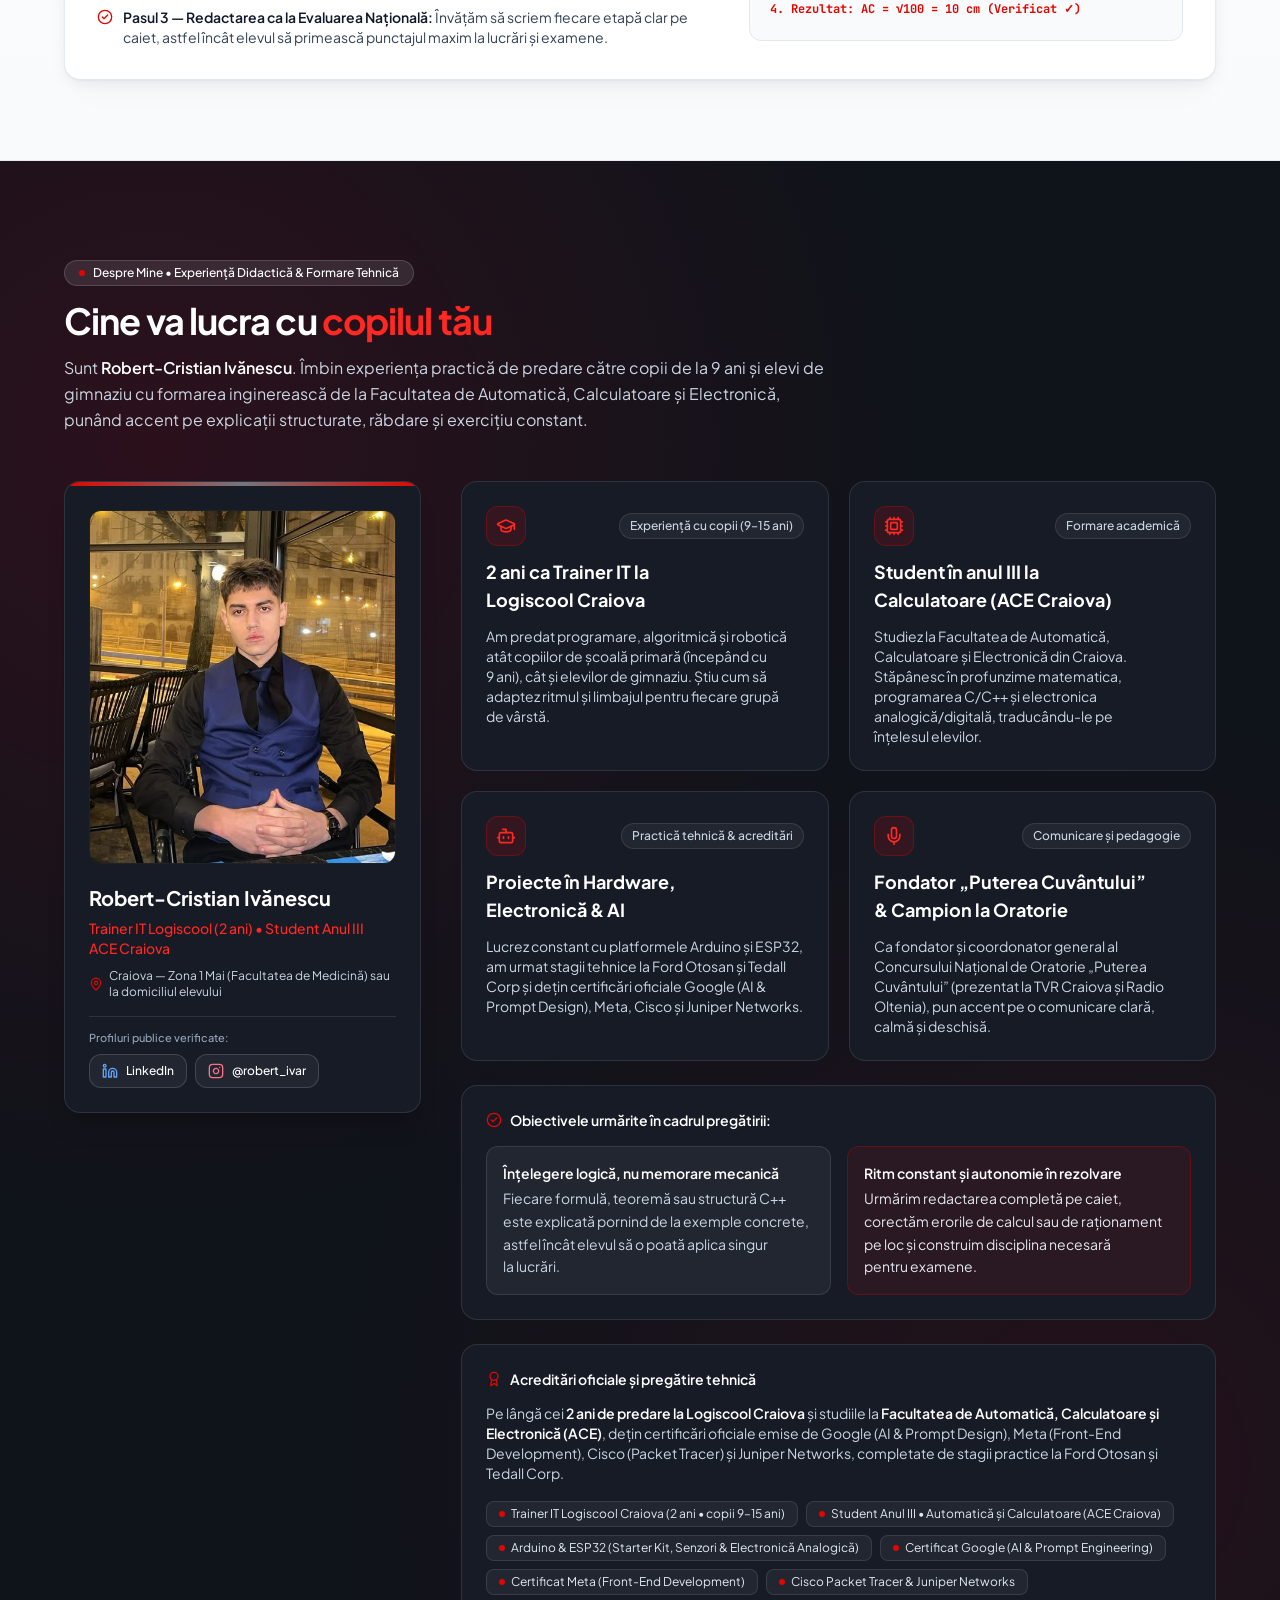
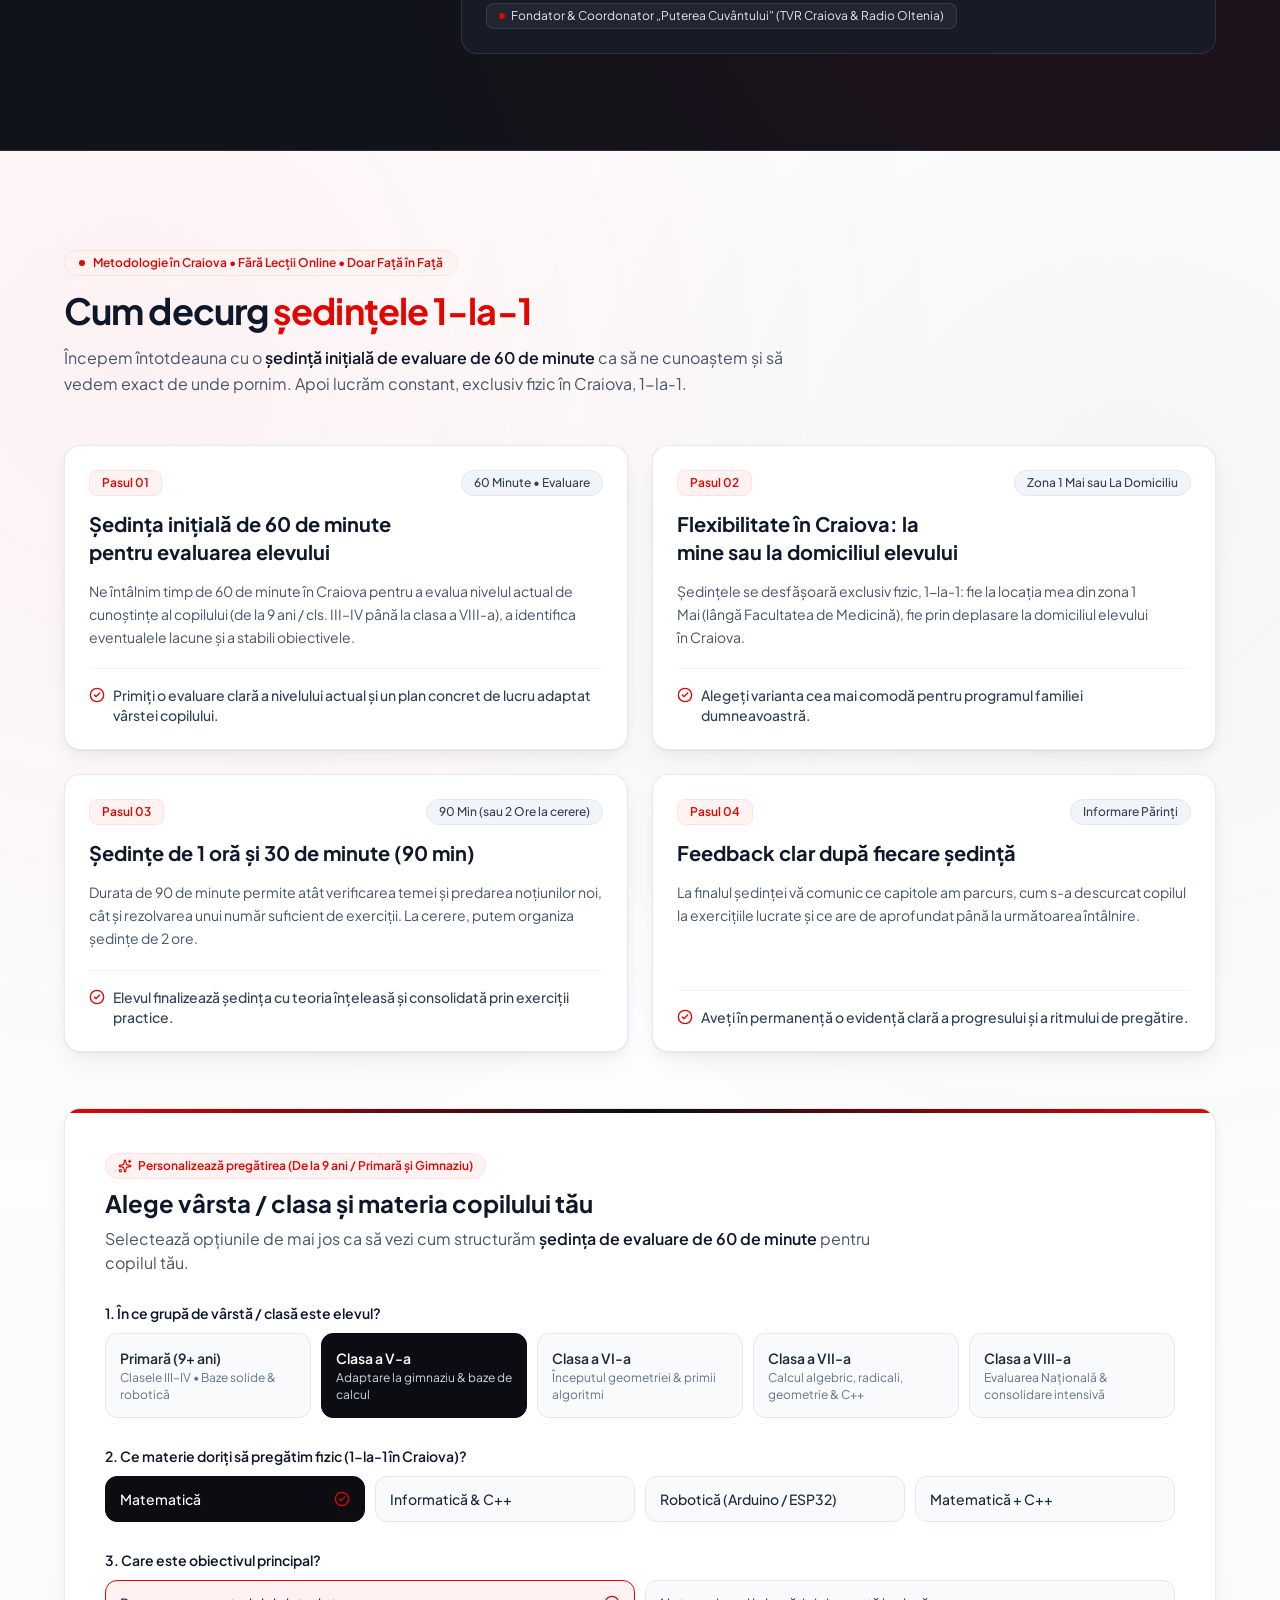
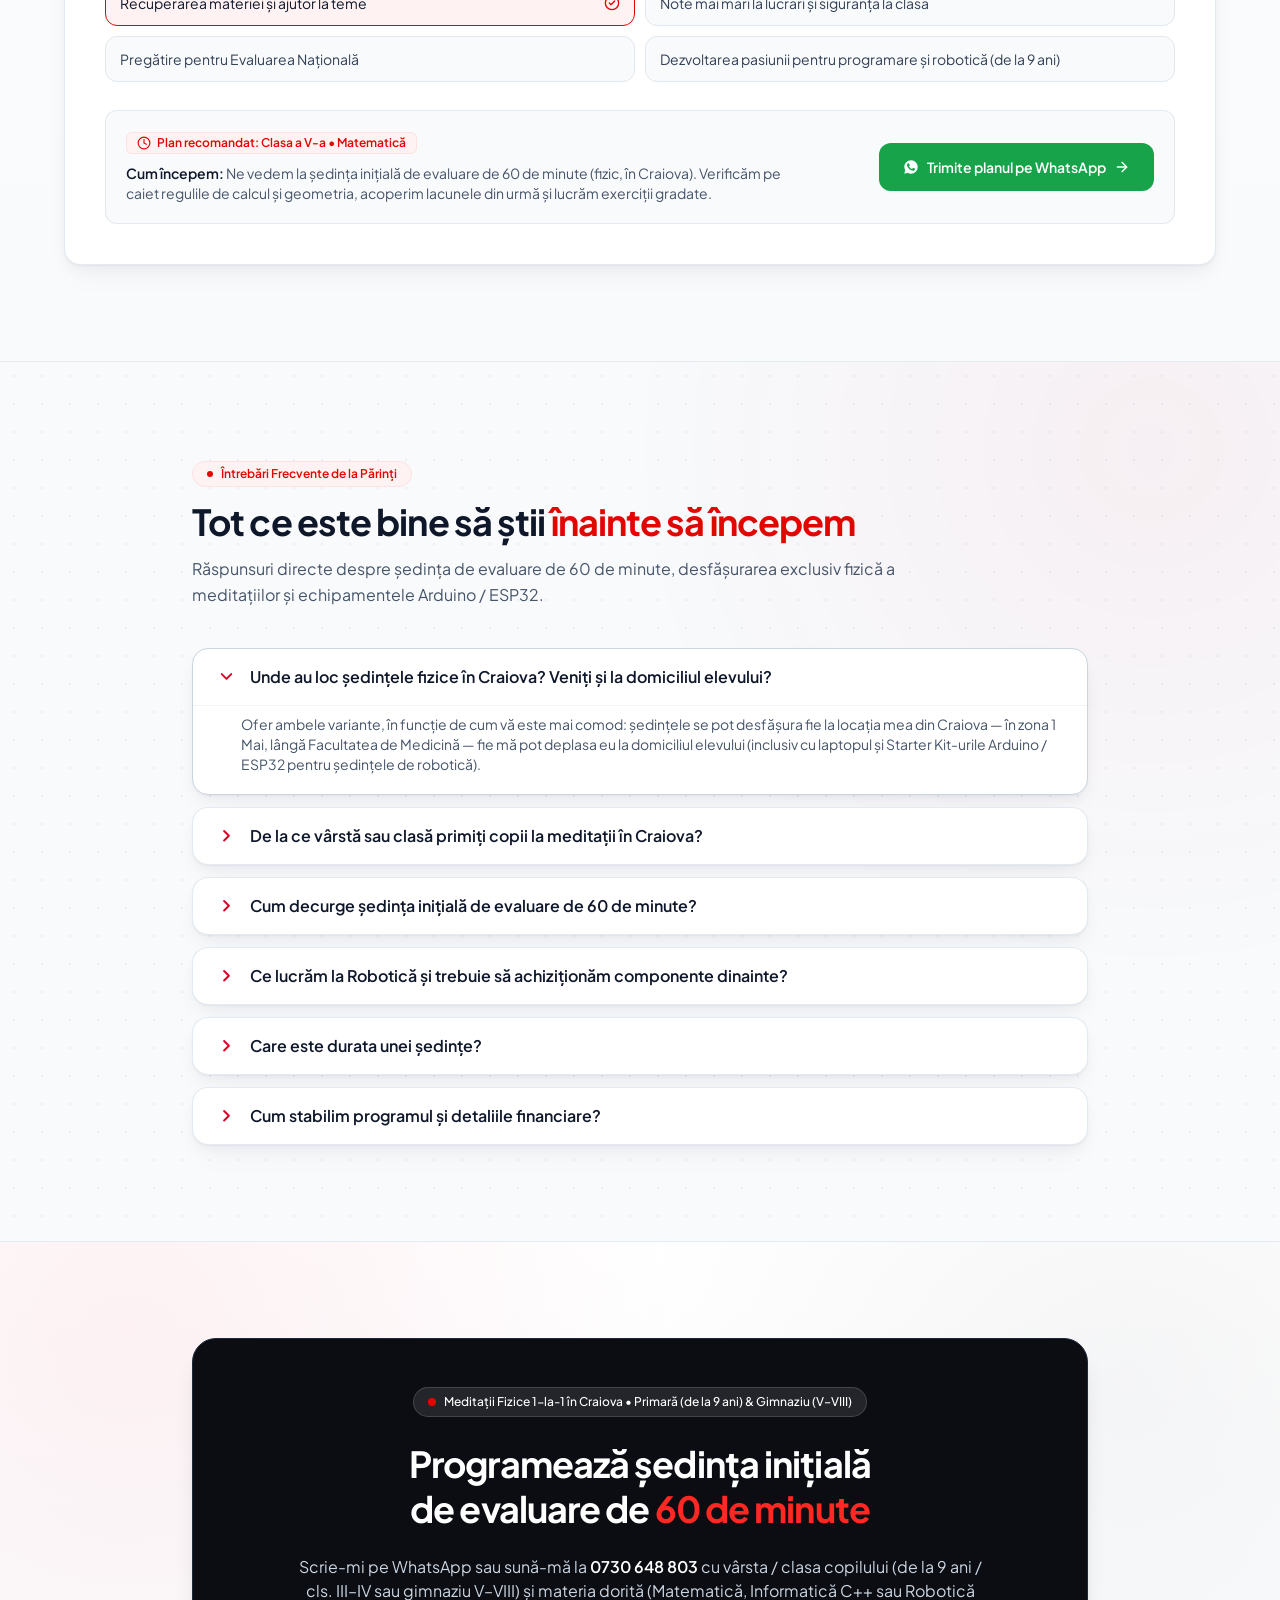
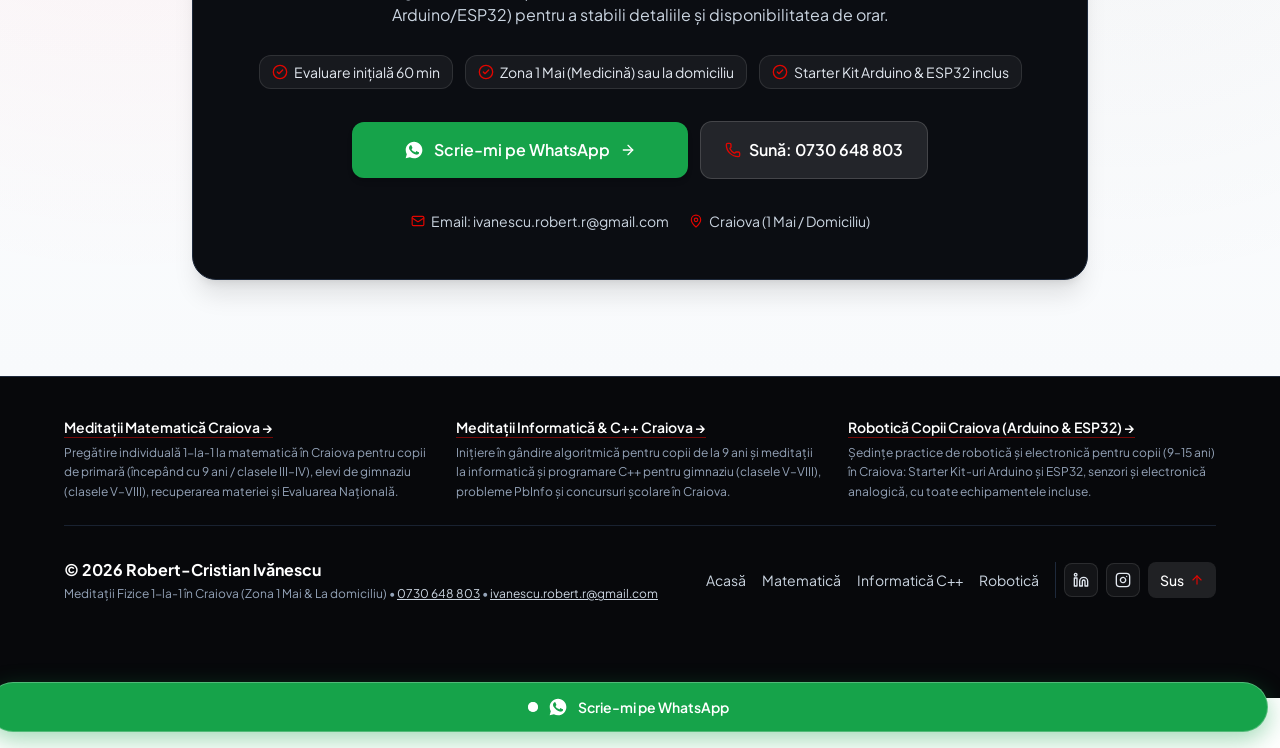
==== commit 366b3711: "Restore section scroll behavior in navbar with highlighted pill buttons and move corner WhatsApp CTA" ====
--- a/index.html
+++ b/index.html
@@ -151,8 +151,8 @@
     </script>
     <script type="module" crossorigin src="/assets/vendor-icons-CVZkmHmZ.js"></script>
     <script type="module" crossorigin src="/assets/vendor-react-RlxluetE.js"></script>
-    <script type="module" crossorigin src="/assets/main-miLvKE3h.js"></script>
-    <link rel="stylesheet" crossorigin href="/assets/main-D8y2mIxP.css">
+    <script type="module" crossorigin src="/assets/main-CPouvxnw.js"></script>
+    <link rel="stylesheet" crossorigin href="/assets/main-C-o2pY9k.css">
   </head>
   <body class="bg-white text-slate-900 antialiased">
     <div id="root" data-page="home">
--- a/assets/main-C-o2pY9k.css
+++ b/assets/main-C-o2pY9k.css
@@ -0,0 +1 @@
+*,:before,:after{--tw-border-spacing-x: 0;--tw-border-spacing-y: 0;--tw-translate-x: 0;--tw-translate-y: 0;--tw-rotate: 0;--tw-skew-x: 0;--tw-skew-y: 0;--tw-scale-x: 1;--tw-scale-y: 1;--tw-pan-x: ;--tw-pan-y: ;--tw-pinch-zoom: ;--tw-scroll-snap-strictness: proximity;--tw-gradient-from-position: ;--tw-gradient-via-position: ;--tw-gradient-to-position: ;--tw-ordinal: ;--tw-slashed-zero: ;--tw-numeric-figure: ;--tw-numeric-spacing: ;--tw-numeric-fraction: ;--tw-ring-inset: ;--tw-ring-offset-width: 0px;--tw-ring-offset-color: #fff;--tw-ring-color: rgb(59 130 246 / .5);--tw-ring-offset-shadow: 0 0 #0000;--tw-ring-shadow: 0 0 #0000;--tw-shadow: 0 0 #0000;--tw-shadow-colored: 0 0 #0000;--tw-blur: ;--tw-brightness: ;--tw-contrast: ;--tw-grayscale: ;--tw-hue-rotate: ;--tw-invert: ;--tw-saturate: ;--tw-sepia: ;--tw-drop-shadow: ;--tw-backdrop-blur: ;--tw-backdrop-brightness: ;--tw-backdrop-contrast: ;--tw-backdrop-grayscale: ;--tw-backdrop-hue-rotate: ;--tw-backdrop-invert: ;--tw-backdrop-opacity: ;--tw-backdrop-saturate: ;--tw-backdrop-sepia: ;--tw-contain-size: ;--tw-contain-layout: ;--tw-contain-paint: ;--tw-contain-style: }::backdrop{--tw-border-spacing-x: 0;--tw-border-spacing-y: 0;--tw-translate-x: 0;--tw-translate-y: 0;--tw-rotate: 0;--tw-skew-x: 0;--tw-skew-y: 0;--tw-scale-x: 1;--tw-scale-y: 1;--tw-pan-x: ;--tw-pan-y: ;--tw-pinch-zoom: ;--tw-scroll-snap-strictness: proximity;--tw-gradient-from-position: ;--tw-gradient-via-position: ;--tw-gradient-to-position: ;--tw-ordinal: ;--tw-slashed-zero: ;--tw-numeric-figure: ;--tw-numeric-spacing: ;--tw-numeric-fraction: ;--tw-ring-inset: ;--tw-ring-offset-width: 0px;--tw-ring-offset-color: #fff;--tw-ring-color: rgb(59 130 246 / .5);--tw-ring-offset-shadow: 0 0 #0000;--tw-ring-shadow: 0 0 #0000;--tw-shadow: 0 0 #0000;--tw-shadow-colored: 0 0 #0000;--tw-blur: ;--tw-brightness: ;--tw-contrast: ;--tw-grayscale: ;--tw-hue-rotate: ;--tw-invert: ;--tw-saturate: ;--tw-sepia: ;--tw-drop-shadow: ;--tw-backdrop-blur: ;--tw-backdrop-brightness: ;--tw-backdrop-contrast: ;--tw-backdrop-grayscale: ;--tw-backdrop-hue-rotate: ;--tw-backdrop-invert: ;--tw-backdrop-opacity: ;--tw-backdrop-saturate: ;--tw-backdrop-sepia: ;--tw-contain-size: ;--tw-contain-layout: ;--tw-contain-paint: ;--tw-contain-style: }*,:before,:after{box-sizing:border-box;border-width:0;border-style:solid;border-color:#e5e7eb}:before,:after{--tw-content: ""}html,:host{line-height:1.5;-webkit-text-size-adjust:100%;-moz-tab-size:4;-o-tab-size:4;tab-size:4;font-family:Plus Jakarta Sans,Inter,system-ui,-apple-system,sans-serif;font-feature-settings:normal;font-variation-settings:normal;-webkit-tap-highlight-color:transparent}body{margin:0;line-height:inherit}hr{height:0;color:inherit;border-top-width:1px}abbr:where([title]){-webkit-text-decoration:underline dotted;text-decoration:underline dotted}h1,h2,h3,h4,h5,h6{font-size:inherit;font-weight:inherit}a{color:inherit;text-decoration:inherit}b,strong{font-weight:bolder}code,kbd,samp,pre{font-family:JetBrains Mono,ui-monospace,SFMono-Regular,Menlo,monospace;font-feature-settings:normal;font-variation-settings:normal;font-size:1em}small{font-size:80%}sub,sup{font-size:75%;line-height:0;position:relative;vertical-align:baseline}sub{bottom:-.25em}sup{top:-.5em}table{text-indent:0;border-color:inherit;border-collapse:collapse}button,input,optgroup,select,textarea{font-family:inherit;font-feature-settings:inherit;font-variation-settings:inherit;font-size:100%;font-weight:inherit;line-height:inherit;letter-spacing:inherit;color:inherit;margin:0;padding:0}button,select{text-transform:none}button,input:where([type=button]),input:where([type=reset]),input:where([type=submit]){-webkit-appearance:button;background-color:transparent;background-image:none}:-moz-focusring{outline:auto}:-moz-ui-invalid{box-shadow:none}progress{vertical-align:baseline}::-webkit-inner-spin-button,::-webkit-outer-spin-button{height:auto}[type=search]{-webkit-appearance:textfield;outline-offset:-2px}::-webkit-search-decoration{-webkit-appearance:none}::-webkit-file-upload-button{-webkit-appearance:button;font:inherit}summary{display:list-item}blockquote,dl,dd,h1,h2,h3,h4,h5,h6,hr,figure,p,pre{margin:0}fieldset{margin:0;padding:0}legend{padding:0}ol,ul,menu{list-style:none;margin:0;padding:0}dialog{padding:0}textarea{resize:vertical}input::-moz-placeholder,textarea::-moz-placeholder{opacity:1;color:#9ca3af}input::placeholder,textarea::placeholder{opacity:1;color:#9ca3af}button,[role=button]{cursor:pointer}:disabled{cursor:default}img,svg,video,canvas,audio,iframe,embed,object{display:block;vertical-align:middle}img,video{max-width:100%;height:auto}[hidden]:where(:not([hidden=until-found])){display:none}:root{--color-obsidian: #0F131A;--color-obsidian-card: #161B26;--color-white: #FFFFFF;--color-ice: #F8FAFC;--color-racing-red: #D90429;--color-whatsapp: #16A34A;--in-oklab: }@supports (background: linear-gradient(in oklab,white,black)){:root{--in-oklab: in oklab}}html{scroll-behavior:smooth;scroll-padding-top:4.75rem;container-type:scroll-state;font-family:Plus Jakarta Sans,Inter,system-ui,-apple-system,sans-serif;background-color:#fff;color:#0f172a;line-height:1.5;-webkit-font-smoothing:antialiased;-moz-osx-font-smoothing:grayscale}body{background-color:#fff;color:#0f172a;line-height:1.6;text-align:start;overflow-x:hidden;margin:0}h1,h2,h3{text-wrap:balance}p,li,blockquote{text-wrap:pretty;overflow-wrap:break-word}::-moz-selection{background-color:#d9042924;color:#0f172a}::selection{background-color:#d9042924;color:#0f172a}.sr-only{position:absolute;width:1px;height:1px;padding:0;margin:-1px;overflow:hidden;clip:rect(0,0,0,0);white-space:nowrap;border-width:0}.pointer-events-none{pointer-events:none}.visible{visibility:visible}.fixed{position:fixed}.absolute{position:absolute}.relative{position:relative}.inset-0{top:0;right:0;bottom:0;left:0}.-left-6{left:-1.5rem}.-top-4{top:-1rem}.bottom-2{bottom:.5rem}.bottom-3{bottom:.75rem}.left-1\/4{left:25%}.right-0{right:0}.right-2\.5{right:.625rem}.top-6{top:1.5rem}.z-0{z-index:0}.z-10{z-index:10}.z-50{z-index:50}.m-0{margin:0}.mx-auto{margin-left:auto;margin-right:auto}.mb-0\.5{margin-bottom:.125rem}.mb-1{margin-bottom:.25rem}.mb-10{margin-bottom:2.5rem}.mb-6{margin-bottom:1.5rem}.mt-0\.5{margin-top:.125rem}.mt-2{margin-top:.5rem}.mt-5{margin-top:1.25rem}.mt-auto{margin-top:auto}.block{display:block}.inline-block{display:inline-block}.flex{display:flex}.inline-flex{display:inline-flex}.grid{display:grid}.hidden{display:none}.aspect-\[4\/4\.6\]{aspect-ratio:4/4.6}.h-1{height:.25rem}.h-1\.5{height:.375rem}.h-10{height:2.5rem}.h-11{height:2.75rem}.h-2{height:.5rem}.h-2\.5{height:.625rem}.h-3\.5{height:.875rem}.h-4{height:1rem}.h-5{height:1.25rem}.h-8{height:2rem}.h-\[2px\]{height:2px}.h-auto{height:auto}.h-full{height:100%}.min-h-\[4\.25rem\]{min-height:4.25rem}.min-h-screen{min-height:100vh}.w-1\.5{width:.375rem}.w-10{width:2.5rem}.w-11{width:2.75rem}.w-2{width:.5rem}.w-2\.5{width:.625rem}.w-3\.5{width:.875rem}.w-4{width:1rem}.w-5{width:1.25rem}.w-72{width:18rem}.w-8{width:2rem}.w-80{width:20rem}.w-full{width:100%}.min-w-0{min-width:0px}.max-w-2xl{max-width:42rem}.max-w-3xl{max-width:48rem}.max-w-4xl{max-width:56rem}.max-w-6xl{max-width:72rem}.max-w-\[1680px\]{max-width:1680px}.max-w-\[240px\]{max-width:240px}.max-w-\[58ch\]{max-width:58ch}.max-w-\[62ch\]{max-width:62ch}.max-w-\[65ch\]{max-width:65ch}.max-w-sm{max-width:24rem}.max-w-xl{max-width:36rem}.flex-1{flex:1 1 0%}.shrink-0{flex-shrink:0}.scale-\[1\.06\]{--tw-scale-x: 1.06;--tw-scale-y: 1.06;transform:translate(var(--tw-translate-x),var(--tw-translate-y)) rotate(var(--tw-rotate)) skew(var(--tw-skew-x)) skewY(var(--tw-skew-y)) scaleX(var(--tw-scale-x)) scaleY(var(--tw-scale-y))}@keyframes ping{75%,to{transform:scale(2);opacity:0}}.animate-ping{animation:ping 1s cubic-bezier(0,0,.2,1) infinite}@keyframes pulse{50%{opacity:.5}}.animate-pulse{animation:pulse 2s cubic-bezier(.4,0,.6,1) infinite}.cursor-pointer{cursor:pointer}.select-none{-webkit-user-select:none;-moz-user-select:none;user-select:none}.scroll-mt-16{scroll-margin-top:4rem}.scroll-mt-20{scroll-margin-top:5rem}.list-none{list-style-type:none}.grid-cols-1{grid-template-columns:repeat(1,minmax(0,1fr))}.grid-cols-2{grid-template-columns:repeat(2,minmax(0,1fr))}.flex-col{flex-direction:column}.flex-wrap{flex-wrap:wrap}.items-start{align-items:flex-start}.items-center{align-items:center}.items-baseline{align-items:baseline}.items-stretch{align-items:stretch}.justify-center{justify-content:center}.justify-between{justify-content:space-between}.gap-1\.5{gap:.375rem}.gap-10{gap:2.5rem}.gap-2{gap:.5rem}.gap-2\.5{gap:.625rem}.gap-3{gap:.75rem}.gap-3\.5{gap:.875rem}.gap-4{gap:1rem}.gap-5{gap:1.25rem}.gap-6{gap:1.5rem}.gap-8{gap:2rem}.space-y-1>:not([hidden])~:not([hidden]){--tw-space-y-reverse: 0;margin-top:calc(.25rem * calc(1 - var(--tw-space-y-reverse)));margin-bottom:calc(.25rem * var(--tw-space-y-reverse))}.space-y-1\.5>:not([hidden])~:not([hidden]){--tw-space-y-reverse: 0;margin-top:calc(.375rem * calc(1 - var(--tw-space-y-reverse)));margin-bottom:calc(.375rem * var(--tw-space-y-reverse))}.space-y-10>:not([hidden])~:not([hidden]){--tw-space-y-reverse: 0;margin-top:calc(2.5rem * calc(1 - var(--tw-space-y-reverse)));margin-bottom:calc(2.5rem * var(--tw-space-y-reverse))}.space-y-14>:not([hidden])~:not([hidden]){--tw-space-y-reverse: 0;margin-top:calc(3.5rem * calc(1 - var(--tw-space-y-reverse)));margin-bottom:calc(3.5rem * var(--tw-space-y-reverse))}.space-y-2>:not([hidden])~:not([hidden]){--tw-space-y-reverse: 0;margin-top:calc(.5rem * calc(1 - var(--tw-space-y-reverse)));margin-bottom:calc(.5rem * var(--tw-space-y-reverse))}.space-y-2\.5>:not([hidden])~:not([hidden]){--tw-space-y-reverse: 0;margin-top:calc(.625rem * calc(1 - var(--tw-space-y-reverse)));margin-bottom:calc(.625rem * var(--tw-space-y-reverse))}.space-y-3>:not([hidden])~:not([hidden]){--tw-space-y-reverse: 0;margin-top:calc(.75rem * calc(1 - var(--tw-space-y-reverse)));margin-bottom:calc(.75rem * var(--tw-space-y-reverse))}.space-y-3\.5>:not([hidden])~:not([hidden]){--tw-space-y-reverse: 0;margin-top:calc(.875rem * calc(1 - var(--tw-space-y-reverse)));margin-bottom:calc(.875rem * var(--tw-space-y-reverse))}.space-y-4>:not([hidden])~:not([hidden]){--tw-space-y-reverse: 0;margin-top:calc(1rem * calc(1 - var(--tw-space-y-reverse)));margin-bottom:calc(1rem * var(--tw-space-y-reverse))}.space-y-6>:not([hidden])~:not([hidden]){--tw-space-y-reverse: 0;margin-top:calc(1.5rem * calc(1 - var(--tw-space-y-reverse)));margin-bottom:calc(1.5rem * var(--tw-space-y-reverse))}.space-y-7>:not([hidden])~:not([hidden]){--tw-space-y-reverse: 0;margin-top:calc(1.75rem * calc(1 - var(--tw-space-y-reverse)));margin-bottom:calc(1.75rem * var(--tw-space-y-reverse))}.space-y-8>:not([hidden])~:not([hidden]){--tw-space-y-reverse: 0;margin-top:calc(2rem * calc(1 - var(--tw-space-y-reverse)));margin-bottom:calc(2rem * var(--tw-space-y-reverse))}.overflow-hidden{overflow:hidden}.overflow-x-auto{overflow-x:auto}.scroll-smooth{scroll-behavior:smooth}.whitespace-nowrap{white-space:nowrap}.rounded{border-radius:.25rem}.rounded-2xl{border-radius:1rem}.rounded-3xl{border-radius:1.5rem}.rounded-full{border-radius:9999px}.rounded-lg{border-radius:.5rem}.rounded-md{border-radius:.375rem}.rounded-xl{border-radius:.75rem}.border{border-width:1px}.border-b{border-bottom-width:1px}.border-l{border-left-width:1px}.border-t{border-top-width:1px}.border-obsidian-900{--tw-border-opacity: 1;border-color:rgb(11 13 18 / var(--tw-border-opacity, 1))}.border-racing{--tw-border-opacity: 1;border-color:rgb(225 6 0 / var(--tw-border-opacity, 1))}.border-racing\/30{border-color:#e106004d}.border-red-100{--tw-border-opacity: 1;border-color:rgb(254 226 226 / var(--tw-border-opacity, 1))}.border-red-200\/80{border-color:#fecacacc}.border-slate-100{--tw-border-opacity: 1;border-color:rgb(241 245 249 / var(--tw-border-opacity, 1))}.border-slate-200{--tw-border-opacity: 1;border-color:rgb(226 232 240 / var(--tw-border-opacity, 1))}.border-slate-200\/80{border-color:#e2e8f0cc}.border-slate-200\/90{border-color:#e2e8f0e6}.border-slate-800{--tw-border-opacity: 1;border-color:rgb(30 41 59 / var(--tw-border-opacity, 1))}.border-slate-800\/80{border-color:#1e293bcc}.border-white\/10{border-color:#ffffff1a}.border-white\/15{border-color:#ffffff26}.border-white\/25{border-color:#ffffff40}.bg-\[\#161B26\]{--tw-bg-opacity: 1;background-color:rgb(22 27 38 / var(--tw-bg-opacity, 1))}.bg-obsidian-900{--tw-bg-opacity: 1;background-color:rgb(11 13 18 / var(--tw-bg-opacity, 1))}.bg-obsidian-950{--tw-bg-opacity: 1;background-color:rgb(7 8 11 / var(--tw-bg-opacity, 1))}.bg-racing{--tw-bg-opacity: 1;background-color:rgb(225 6 0 / var(--tw-bg-opacity, 1))}.bg-racing\/10{background-color:#e106001a}.bg-racing\/15{background-color:#e1060026}.bg-red-50{--tw-bg-opacity: 1;background-color:rgb(254 242 242 / var(--tw-bg-opacity, 1))}.bg-red-50\/70{background-color:#fef2f2b3}.bg-slate-100{--tw-bg-opacity: 1;background-color:rgb(241 245 249 / var(--tw-bg-opacity, 1))}.bg-slate-100\/75{background-color:#f1f5f9bf}.bg-slate-50{--tw-bg-opacity: 1;background-color:rgb(248 250 252 / var(--tw-bg-opacity, 1))}.bg-slate-900{--tw-bg-opacity: 1;background-color:rgb(15 23 42 / var(--tw-bg-opacity, 1))}.bg-whatsapp{--tw-bg-opacity: 1;background-color:rgb(22 163 74 / var(--tw-bg-opacity, 1))}.bg-white{--tw-bg-opacity: 1;background-color:rgb(255 255 255 / var(--tw-bg-opacity, 1))}.bg-white\/10{background-color:#ffffff1a}.bg-white\/5{background-color:#ffffff0d}.bg-white\/95{background-color:#fffffff2}.bg-gradient-to-r{background-image:linear-gradient(to right,var(--tw-gradient-stops))}.from-racing{--tw-gradient-from: #E10600 var(--tw-gradient-from-position);--tw-gradient-to: rgb(225 6 0 / 0) var(--tw-gradient-to-position);--tw-gradient-stops: var(--tw-gradient-from), var(--tw-gradient-to)}.via-obsidian-900{--tw-gradient-to: rgb(11 13 18 / 0) var(--tw-gradient-to-position);--tw-gradient-stops: var(--tw-gradient-from), #0B0D12 var(--tw-gradient-via-position), var(--tw-gradient-to)}.via-white\/40{--tw-gradient-to: rgb(255 255 255 / 0) var(--tw-gradient-to-position);--tw-gradient-stops: var(--tw-gradient-from), rgb(255 255 255 / .4) var(--tw-gradient-via-position), var(--tw-gradient-to)}.to-racing{--tw-gradient-to: #E10600 var(--tw-gradient-to-position)}.object-cover{-o-object-fit:cover;object-fit:cover}.object-\[50\%_82\%\]{-o-object-position:50% 82%;object-position:50% 82%}.p-0{padding:0}.p-1{padding:.25rem}.p-2{padding:.5rem}.p-2\.5{padding:.625rem}.p-3{padding:.75rem}.p-3\.5{padding:.875rem}.p-4{padding:1rem}.p-5{padding:1.25rem}.p-6{padding:1.5rem}.px-2{padding-left:.5rem;padding-right:.5rem}.px-2\.5{padding-left:.625rem;padding-right:.625rem}.px-3{padding-left:.75rem;padding-right:.75rem}.px-3\.5{padding-left:.875rem;padding-right:.875rem}.px-4{padding-left:1rem;padding-right:1rem}.px-5{padding-left:1.25rem;padding-right:1.25rem}.px-6{padding-left:1.5rem;padding-right:1.5rem}.py-0\.5{padding-top:.125rem;padding-bottom:.125rem}.py-1{padding-top:.25rem;padding-bottom:.25rem}.py-1\.5{padding-top:.375rem;padding-bottom:.375rem}.py-12{padding-top:3rem;padding-bottom:3rem}.py-16{padding-top:4rem;padding-bottom:4rem}.py-2{padding-top:.5rem;padding-bottom:.5rem}.py-2\.5{padding-top:.625rem;padding-bottom:.625rem}.py-3{padding-top:.75rem;padding-bottom:.75rem}.py-3\.5{padding-top:.875rem;padding-bottom:.875rem}.py-4{padding-top:1rem;padding-bottom:1rem}.pb-14{padding-bottom:3.5rem}.pb-2\.5{padding-bottom:.625rem}.pb-24{padding-bottom:6rem}.pb-5{padding-bottom:1.25rem}.pb-6{padding-bottom:1.5rem}.pl-11{padding-left:2.75rem}.pl-2{padding-left:.5rem}.pt-1{padding-top:.25rem}.pt-10{padding-top:2.5rem}.pt-2{padding-top:.5rem}.pt-3{padding-top:.75rem}.pt-3\.5{padding-top:.875rem}.pt-4{padding-top:1rem}.pt-6{padding-top:1.5rem}.pt-8{padding-top:2rem}.text-left{text-align:left}.text-center{text-align:center}.font-mono{font-family:JetBrains Mono,ui-monospace,SFMono-Regular,Menlo,monospace}.font-sans{font-family:Plus Jakarta Sans,Inter,system-ui,-apple-system,sans-serif}.text-\[11\.5px\]{font-size:11.5px}.text-\[11px\]{font-size:11px}.text-\[13px\]{font-size:13px}.text-base{font-size:1rem;line-height:1.5rem}.text-lg{font-size:1.125rem;line-height:1.75rem}.text-sm{font-size:.875rem;line-height:1.25rem}.text-xl{font-size:1.25rem;line-height:1.75rem}.text-xs{font-size:.75rem;line-height:1rem}.font-bold{font-weight:700}.font-medium{font-weight:500}.font-normal{font-weight:400}.font-semibold{font-weight:600}.leading-relaxed{line-height:1.625}.leading-snug{line-height:1.375}.tracking-tight{letter-spacing:-.025em}.text-\[\#60A5FA\]{--tw-text-opacity: 1;color:rgb(96 165 250 / var(--tw-text-opacity, 1))}.text-obsidian-900{--tw-text-opacity: 1;color:rgb(11 13 18 / var(--tw-text-opacity, 1))}.text-racing{--tw-text-opacity: 1;color:rgb(225 6 0 / var(--tw-text-opacity, 1))}.text-racing-light{--tw-text-opacity: 1;color:rgb(255 40 34 / var(--tw-text-opacity, 1))}.text-rose-400{--tw-text-opacity: 1;color:rgb(251 113 133 / var(--tw-text-opacity, 1))}.text-slate-100{--tw-text-opacity: 1;color:rgb(241 245 249 / var(--tw-text-opacity, 1))}.text-slate-200{--tw-text-opacity: 1;color:rgb(226 232 240 / var(--tw-text-opacity, 1))}.text-slate-300{--tw-text-opacity: 1;color:rgb(203 213 225 / var(--tw-text-opacity, 1))}.text-slate-400{--tw-text-opacity: 1;color:rgb(148 163 184 / var(--tw-text-opacity, 1))}.text-slate-500{--tw-text-opacity: 1;color:rgb(100 116 139 / var(--tw-text-opacity, 1))}.text-slate-600{--tw-text-opacity: 1;color:rgb(71 85 105 / var(--tw-text-opacity, 1))}.text-slate-700{--tw-text-opacity: 1;color:rgb(51 65 85 / var(--tw-text-opacity, 1))}.text-slate-800{--tw-text-opacity: 1;color:rgb(30 41 59 / var(--tw-text-opacity, 1))}.text-slate-900{--tw-text-opacity: 1;color:rgb(15 23 42 / var(--tw-text-opacity, 1))}.text-white{--tw-text-opacity: 1;color:rgb(255 255 255 / var(--tw-text-opacity, 1))}.underline{text-decoration-line:underline}.decoration-racing\/50{text-decoration-color:#e1060080}.underline-offset-2{text-underline-offset:2px}.underline-offset-4{text-underline-offset:4px}.antialiased{-webkit-font-smoothing:antialiased;-moz-osx-font-smoothing:grayscale}.opacity-75{opacity:.75}.opacity-\[0\.065\]{opacity:.065}.opacity-\[0\.06\]{opacity:.06}.shadow-\[0_1px_12px_-4px_rgba\(15\,23\,42\,0\.06\)\]{--tw-shadow: 0 1px 12px -4px rgba(15,23,42,.06);--tw-shadow-colored: 0 1px 12px -4px var(--tw-shadow-color);box-shadow:var(--tw-ring-offset-shadow, 0 0 #0000),var(--tw-ring-shadow, 0 0 #0000),var(--tw-shadow)}.shadow-\[0_8px_24px_rgba\(22\,163\,74\,0\.4\)\]{--tw-shadow: 0 8px 24px rgba(22,163,74,.4);--tw-shadow-colored: 0 8px 24px var(--tw-shadow-color);box-shadow:var(--tw-ring-offset-shadow, 0 0 #0000),var(--tw-ring-shadow, 0 0 #0000),var(--tw-shadow)}.shadow-lg{--tw-shadow: 0 10px 15px -3px rgb(0 0 0 / .1), 0 4px 6px -4px rgb(0 0 0 / .1);--tw-shadow-colored: 0 10px 15px -3px var(--tw-shadow-color), 0 4px 6px -4px var(--tw-shadow-color);box-shadow:var(--tw-ring-offset-shadow, 0 0 #0000),var(--tw-ring-shadow, 0 0 #0000),var(--tw-shadow)}.shadow-md{--tw-shadow: 0 4px 6px -1px rgb(0 0 0 / .1), 0 2px 4px -2px rgb(0 0 0 / .1);--tw-shadow-colored: 0 4px 6px -1px var(--tw-shadow-color), 0 2px 4px -2px var(--tw-shadow-color);box-shadow:var(--tw-ring-offset-shadow, 0 0 #0000),var(--tw-ring-shadow, 0 0 #0000),var(--tw-shadow)}.shadow-sm{--tw-shadow: 0 1px 2px 0 rgb(0 0 0 / .05);--tw-shadow-colored: 0 1px 2px 0 var(--tw-shadow-color);box-shadow:var(--tw-ring-offset-shadow, 0 0 #0000),var(--tw-ring-shadow, 0 0 #0000),var(--tw-shadow)}.shadow-xl{--tw-shadow: 0 20px 25px -5px rgb(0 0 0 / .1), 0 8px 10px -6px rgb(0 0 0 / .1);--tw-shadow-colored: 0 20px 25px -5px var(--tw-shadow-color), 0 8px 10px -6px var(--tw-shadow-color);box-shadow:var(--tw-ring-offset-shadow, 0 0 #0000),var(--tw-ring-shadow, 0 0 #0000),var(--tw-shadow)}.shadow-racing\/25{--tw-shadow-color: rgb(225 6 0 / .25);--tw-shadow: var(--tw-shadow-colored)}.shadow-whatsapp\/20{--tw-shadow-color: rgb(22 163 74 / .2);--tw-shadow: var(--tw-shadow-colored)}.filter{filter:var(--tw-blur) var(--tw-brightness) var(--tw-contrast) var(--tw-grayscale) var(--tw-hue-rotate) var(--tw-invert) var(--tw-saturate) var(--tw-sepia) var(--tw-drop-shadow)}.backdrop-blur-md{--tw-backdrop-blur: blur(12px);-webkit-backdrop-filter:var(--tw-backdrop-blur) var(--tw-backdrop-brightness) var(--tw-backdrop-contrast) var(--tw-backdrop-grayscale) var(--tw-backdrop-hue-rotate) var(--tw-backdrop-invert) var(--tw-backdrop-opacity) var(--tw-backdrop-saturate) var(--tw-backdrop-sepia);backdrop-filter:var(--tw-backdrop-blur) var(--tw-backdrop-brightness) var(--tw-backdrop-contrast) var(--tw-backdrop-grayscale) var(--tw-backdrop-hue-rotate) var(--tw-backdrop-invert) var(--tw-backdrop-opacity) var(--tw-backdrop-saturate) var(--tw-backdrop-sepia)}.transition-all{transition-property:all;transition-timing-function:cubic-bezier(.4,0,.2,1);transition-duration:.15s}.transition-colors{transition-property:color,background-color,border-color,text-decoration-color,fill,stroke;transition-timing-function:cubic-bezier(.4,0,.2,1);transition-duration:.15s}.transition-transform{transition-property:transform;transition-timing-function:cubic-bezier(.4,0,.2,1);transition-duration:.15s}.heading-hero{font-size:clamp(1.85rem,1.25rem + 2.1vw,2.85rem);line-height:1.2}.heading-section{font-size:clamp(1.5rem,1.15rem + 1.4vw,2.25rem);line-height:1.25}.top-bar{position:sticky;top:0;z-index:50;transition:transform .28s cubic-bezier(.16,1,.3,1),box-shadow .2s ease,background-color .2s ease}@container scroll-state((scrolled: bottom) and (scrollable: top)){.top-bar{transform:translateY(-100%)}}.top-bar:focus-within{transform:none}.top-bar.is-hidden:not(:focus-within){transform:translateY(-100%)}.bg-aesthetic-light{background-color:#fff;background-image:radial-gradient(circle at 10% 12%,rgba(217,4,41,.055) 0%,transparent 42%),radial-gradient(circle at 88% 20%,rgba(15,23,42,.04) 0%,transparent 40%),linear-gradient(to bottom var(--in-oklab),#FFFFFF,#F8FAFC)}.bg-aesthetic-muted{background-color:#f8fafc;background-image:radial-gradient(circle at 90% 10%,rgba(217,4,41,.045) 0%,transparent 38%),radial-gradient(rgba(15,23,42,.055) 1px,transparent 1px);background-size:100% 100%,28px 28px}.bg-aesthetic-obsidian{background-color:#0f131a;background-image:radial-gradient(circle at 12% 18%,rgba(217,4,41,.14) 0%,transparent 45%),radial-gradient(circle at 85% 82%,rgba(217,4,41,.1) 0%,transparent 45%)}.card-soft-depth{box-shadow:0 1px 2px #0f172a0a,0 6px 16px -4px #0f172a0f,0 16px 32px -8px #0f172a0a;transition:transform .22s ease,box-shadow .22s ease,border-color .22s ease}.card-soft-depth:hover{transform:translateY(-2px);box-shadow:0 2px 4px #0f172a0d,0 12px 24px -6px #0f172a17,0 24px 40px -12px #d9042912}.btn-interactive{position:relative;overflow:hidden;transition:transform .2s cubic-bezier(.16,1,.3,1),box-shadow .2s ease,background-color .2s ease}.btn-interactive:after{content:"";position:absolute;top:0;left:-120%;width:60%;height:100%;background:linear-gradient(90deg,transparent,rgba(255,255,255,.22),transparent);transform:skew(-20deg);transition:left .55s ease;pointer-events:none}.btn-interactive:hover:not(:disabled):after{left:140%}.btn-interactive:hover:not(:disabled){transform:translateY(-1.5px)}.btn-interactive:active:not(:disabled){transform:translateY(.5px) scale(.99)}.faq-accordion details{border-radius:1rem;transition:border-color .2s ease,box-shadow .2s ease,background-color .2s ease}.faq-accordion summary{list-style:none;display:flex;align-items:center;gap:.85rem;cursor:pointer;-webkit-user-select:none;-moz-user-select:none;user-select:none}.faq-accordion summary::-webkit-details-marker{display:none}.faq-accordion summary:before{content:"";inline-size:1.2rem;block-size:1.2rem;flex-shrink:0;background-color:#d90429;mask:url("data:image/svg+xml,%3Csvg xmlns='http://www.w3.org/2000/svg' viewBox='0 0 24 24' fill='none' stroke='currentColor' stroke-width='2.5' stroke-linecap='round' stroke-linejoin='round'%3E%3Cpath d='m6 9 6 6 6-6'/%3E%3C/svg%3E") no-repeat center / contain;-webkit-mask:url("data:image/svg+xml,%3Csvg xmlns='http://www.w3.org/2000/svg' viewBox='0 0 24 24' fill='none' stroke='currentColor' stroke-width='2.5' stroke-linecap='round' stroke-linejoin='round'%3E%3Cpath d='m6 9 6 6 6-6'/%3E%3C/svg%3E") no-repeat center / contain;rotate:-90deg}.faq-accordion summary:dir(rtl):before{rotate:90deg}.faq-accordion details[open]>summary:before{rotate:0deg}@media(prefers-reduced-motion:no-preference){.faq-accordion summary:before{transition:rotate .22s ease}}.faq-accordion details::details-content{interpolate-size:allow-keywords;overflow:clip;contain:layout}.faq-accordion details:not([open])::details-content{block-size:0}@media(prefers-reduced-motion:no-preference){.faq-accordion details::details-content{transition:block-size .28s ease-in-out,content-visibility .28s ease-in-out;transition-behavior:allow-discrete}}:focus-visible{outline:2px solid #D90429;outline-offset:3px}.open\:border-slate-300[open]{--tw-border-opacity: 1;border-color:rgb(203 213 225 / var(--tw-border-opacity, 1))}.hover\:border-racing\/40:hover{border-color:#e1060066}.hover\:border-racing\/45:hover{border-color:#e1060073}.hover\:border-racing\/50:hover{border-color:#e1060080}.hover\:border-slate-300:hover{--tw-border-opacity: 1;border-color:rgb(203 213 225 / var(--tw-border-opacity, 1))}.hover\:bg-racing:hover{--tw-bg-opacity: 1;background-color:rgb(225 6 0 / var(--tw-bg-opacity, 1))}.hover\:bg-red-50\/70:hover{background-color:#fef2f2b3}.hover\:bg-red-50\/75:hover{background-color:#fef2f2bf}.hover\:bg-slate-100:hover{--tw-bg-opacity: 1;background-color:rgb(241 245 249 / var(--tw-bg-opacity, 1))}.hover\:bg-slate-50:hover{--tw-bg-opacity: 1;background-color:rgb(248 250 252 / var(--tw-bg-opacity, 1))}.hover\:bg-slate-50\/80:hover{background-color:#f8fafccc}.hover\:bg-whatsapp-hover:hover{--tw-bg-opacity: 1;background-color:rgb(21 128 61 / var(--tw-bg-opacity, 1))}.hover\:bg-white:hover{--tw-bg-opacity: 1;background-color:rgb(255 255 255 / var(--tw-bg-opacity, 1))}.hover\:bg-white\/15:hover{background-color:#ffffff26}.hover\:text-racing:hover{--tw-text-opacity: 1;color:rgb(225 6 0 / var(--tw-text-opacity, 1))}.hover\:text-racing-light:hover{--tw-text-opacity: 1;color:rgb(255 40 34 / var(--tw-text-opacity, 1))}.hover\:text-white:hover{--tw-text-opacity: 1;color:rgb(255 255 255 / var(--tw-text-opacity, 1))}.focus\:not-sr-only:focus{position:static;width:auto;height:auto;padding:0;margin:0;overflow:visible;clip:auto;white-space:normal}.focus\:fixed:focus{position:fixed}.focus\:left-3:focus{left:.75rem}.focus\:top-3:focus{top:.75rem}.focus\:z-\[100\]:focus{z-index:100}.focus\:rounded-lg:focus{border-radius:.5rem}.focus\:bg-racing:focus{--tw-bg-opacity: 1;background-color:rgb(225 6 0 / var(--tw-bg-opacity, 1))}.focus\:px-4:focus{padding-left:1rem;padding-right:1rem}.focus\:py-2:focus{padding-top:.5rem;padding-bottom:.5rem}.focus\:text-sm:focus{font-size:.875rem;line-height:1.25rem}.focus\:font-bold:focus{font-weight:700}.focus\:text-white:focus{--tw-text-opacity: 1;color:rgb(255 255 255 / var(--tw-text-opacity, 1))}.focus-visible\:rounded-lg:focus-visible{border-radius:.5rem}.focus-visible\:outline-none:focus-visible{outline:2px solid transparent;outline-offset:2px}.focus-visible\:ring-2:focus-visible{--tw-ring-offset-shadow: var(--tw-ring-inset) 0 0 0 var(--tw-ring-offset-width) var(--tw-ring-offset-color);--tw-ring-shadow: var(--tw-ring-inset) 0 0 0 calc(2px + var(--tw-ring-offset-width)) var(--tw-ring-color);box-shadow:var(--tw-ring-offset-shadow),var(--tw-ring-shadow),var(--tw-shadow, 0 0 #0000)}.focus-visible\:ring-racing:focus-visible{--tw-ring-opacity: 1;--tw-ring-color: rgb(225 6 0 / var(--tw-ring-opacity, 1))}.focus-visible\:ring-offset-1:focus-visible{--tw-ring-offset-width: 1px}.group:hover .group-hover\:translate-x-0\.5{--tw-translate-x: .125rem;transform:translate(var(--tw-translate-x),var(--tw-translate-y)) rotate(var(--tw-rotate)) skew(var(--tw-skew-x)) skewY(var(--tw-skew-y)) scaleX(var(--tw-scale-x)) scaleY(var(--tw-scale-y))}.group:hover .group-hover\:translate-x-1{--tw-translate-x: .25rem;transform:translate(var(--tw-translate-x),var(--tw-translate-y)) rotate(var(--tw-rotate)) skew(var(--tw-skew-x)) skewY(var(--tw-skew-y)) scaleX(var(--tw-scale-x)) scaleY(var(--tw-scale-y))}.group:hover .group-hover\:text-racing{--tw-text-opacity: 1;color:rgb(225 6 0 / var(--tw-text-opacity, 1))}@media(min-width:640px){.sm\:bottom-4{bottom:1rem}.sm\:right-3{right:.75rem}.sm\:mb-12{margin-bottom:3rem}.sm\:inline{display:inline}.sm\:inline-flex{display:inline-flex}.sm\:hidden{display:none}.sm\:w-96{width:24rem}.sm\:w-\[26rem\]{width:26rem}.sm\:w-\[28rem\]{width:28rem}.sm\:grid-cols-2{grid-template-columns:repeat(2,minmax(0,1fr))}.sm\:grid-cols-3{grid-template-columns:repeat(3,minmax(0,1fr))}.sm\:flex-row{flex-direction:row}.sm\:items-center{align-items:center}.sm\:gap-3{gap:.75rem}.sm\:gap-7{gap:1.75rem}.sm\:p-10{padding:2.5rem}.sm\:p-4{padding:1rem}.sm\:p-6{padding:1.5rem}.sm\:p-8{padding:2rem}.sm\:px-5{padding-left:1.25rem;padding-right:1.25rem}.sm\:px-6{padding-left:1.5rem;padding-right:1.5rem}.sm\:py-16{padding-top:4rem;padding-bottom:4rem}.sm\:py-20{padding-top:5rem;padding-bottom:5rem}.sm\:py-24{padding-top:6rem;padding-bottom:6rem}.sm\:py-3\.5{padding-top:.875rem;padding-bottom:.875rem}.sm\:pb-20{padding-bottom:5rem}.sm\:pl-12{padding-left:3rem}.sm\:pt-10{padding-top:2.5rem}.sm\:pt-12{padding-top:3rem}.sm\:text-2xl{font-size:1.5rem;line-height:2rem}.sm\:text-base{font-size:1rem;line-height:1.5rem}.sm\:text-lg{font-size:1.125rem;line-height:1.75rem}.sm\:text-sm{font-size:.875rem;line-height:1.25rem}.sm\:text-xl{font-size:1.25rem;line-height:1.75rem}}@media(min-width:768px){.md\:w-auto{width:auto}.md\:grid-cols-2{grid-template-columns:repeat(2,minmax(0,1fr))}.md\:grid-cols-3{grid-template-columns:repeat(3,minmax(0,1fr))}.md\:flex-row{flex-direction:row}.md\:items-center{align-items:center}}@media(min-width:1024px){.lg\:col-span-4{grid-column:span 4 / span 4}.lg\:col-span-5{grid-column:span 5 / span 5}.lg\:col-span-7{grid-column:span 7 / span 7}.lg\:col-span-8{grid-column:span 8 / span 8}.lg\:flex{display:flex}.lg\:hidden{display:none}.lg\:max-w-md{max-width:28rem}.lg\:grid-cols-12{grid-template-columns:repeat(12,minmax(0,1fr))}.lg\:grid-cols-3{grid-template-columns:repeat(3,minmax(0,1fr))}.lg\:grid-cols-4{grid-template-columns:repeat(4,minmax(0,1fr))}.lg\:grid-cols-5{grid-template-columns:repeat(5,minmax(0,1fr))}.lg\:flex-row{flex-direction:row}.lg\:gap-10{gap:2.5rem}.lg\:gap-12{gap:3rem}.lg\:p-10{padding:2.5rem}.lg\:p-12{padding:3rem}.lg\:px-8{padding-left:2rem;padding-right:2rem}.lg\:text-left{text-align:left}}@media(min-width:1280px){.xl\:inline{display:inline}.xl\:hidden{display:none}.xl\:gap-3{gap:.75rem}.xl\:px-4{padding-left:1rem;padding-right:1rem}.xl\:px-5{padding-left:1.25rem;padding-right:1.25rem}.xl\:text-sm{font-size:.875rem;line-height:1.25rem}}@media(min-width:1536px){.\32xl\:inline-block{display:inline-block}}
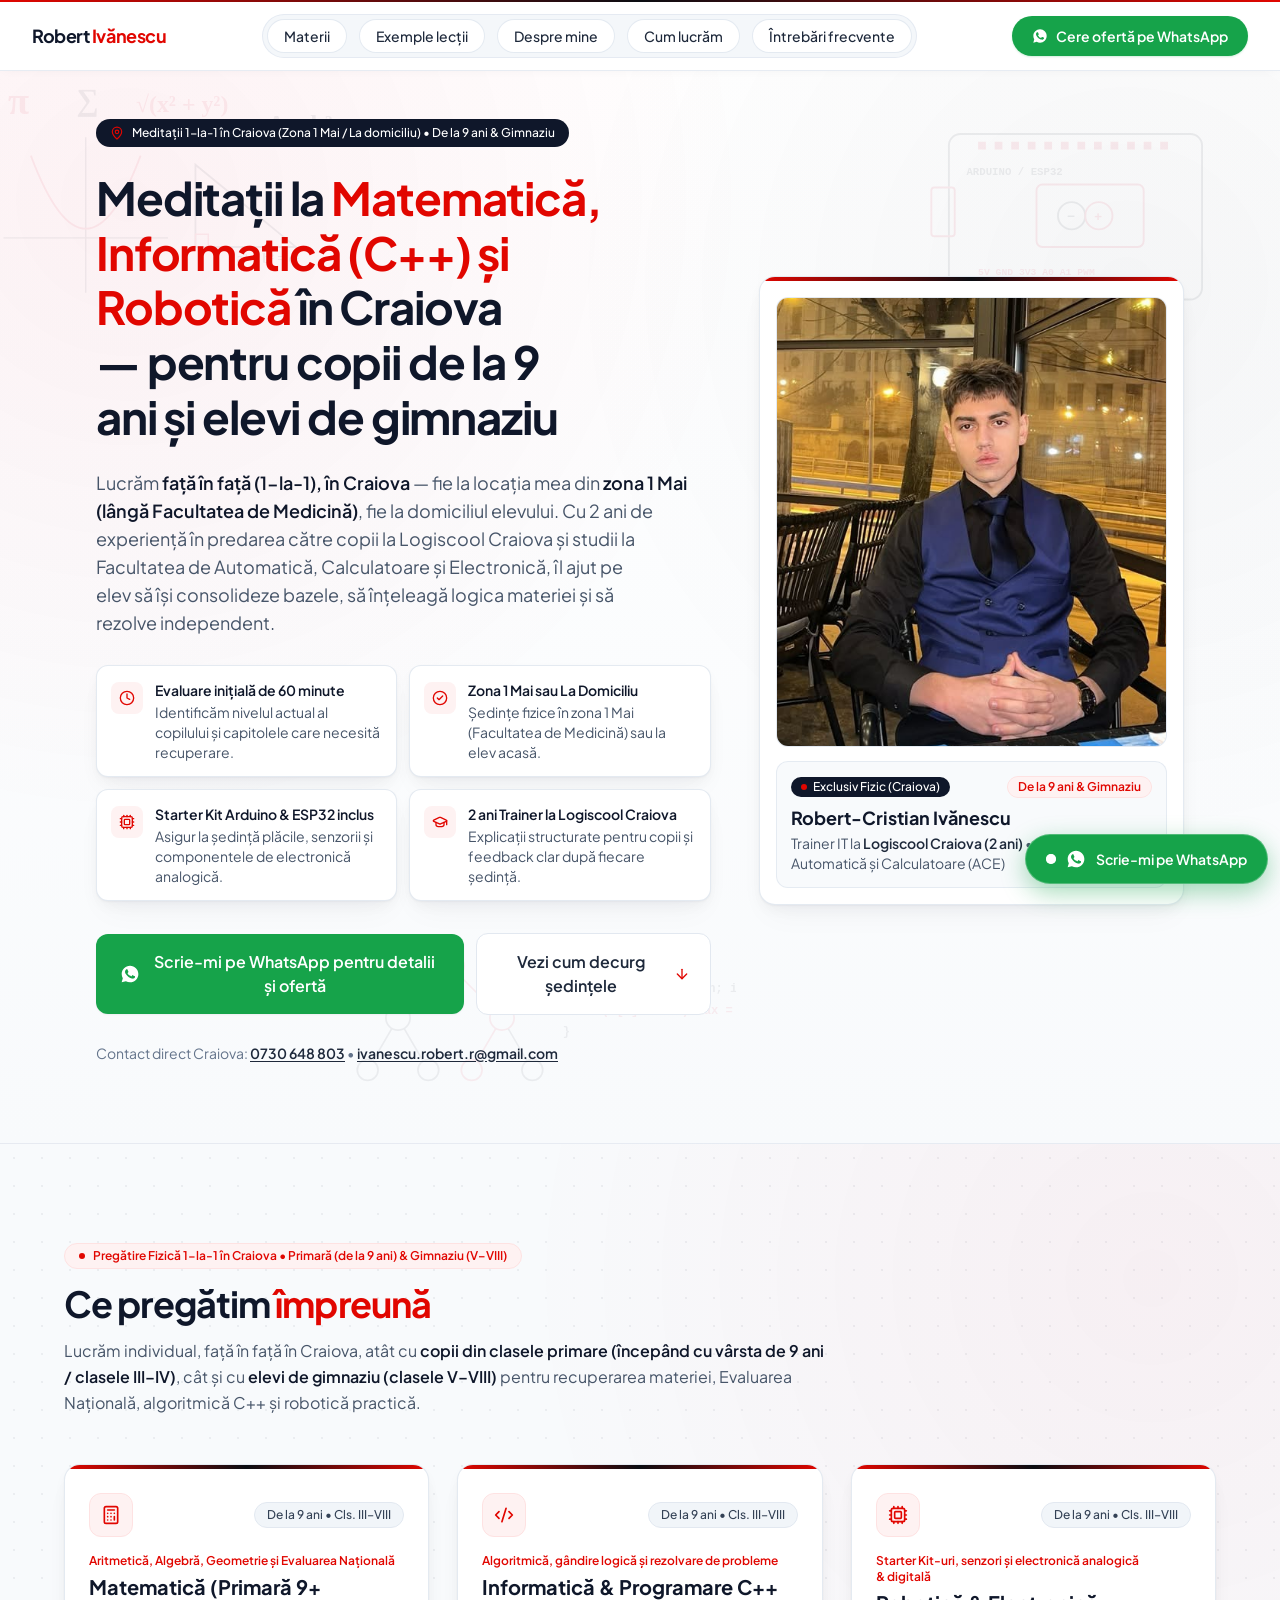
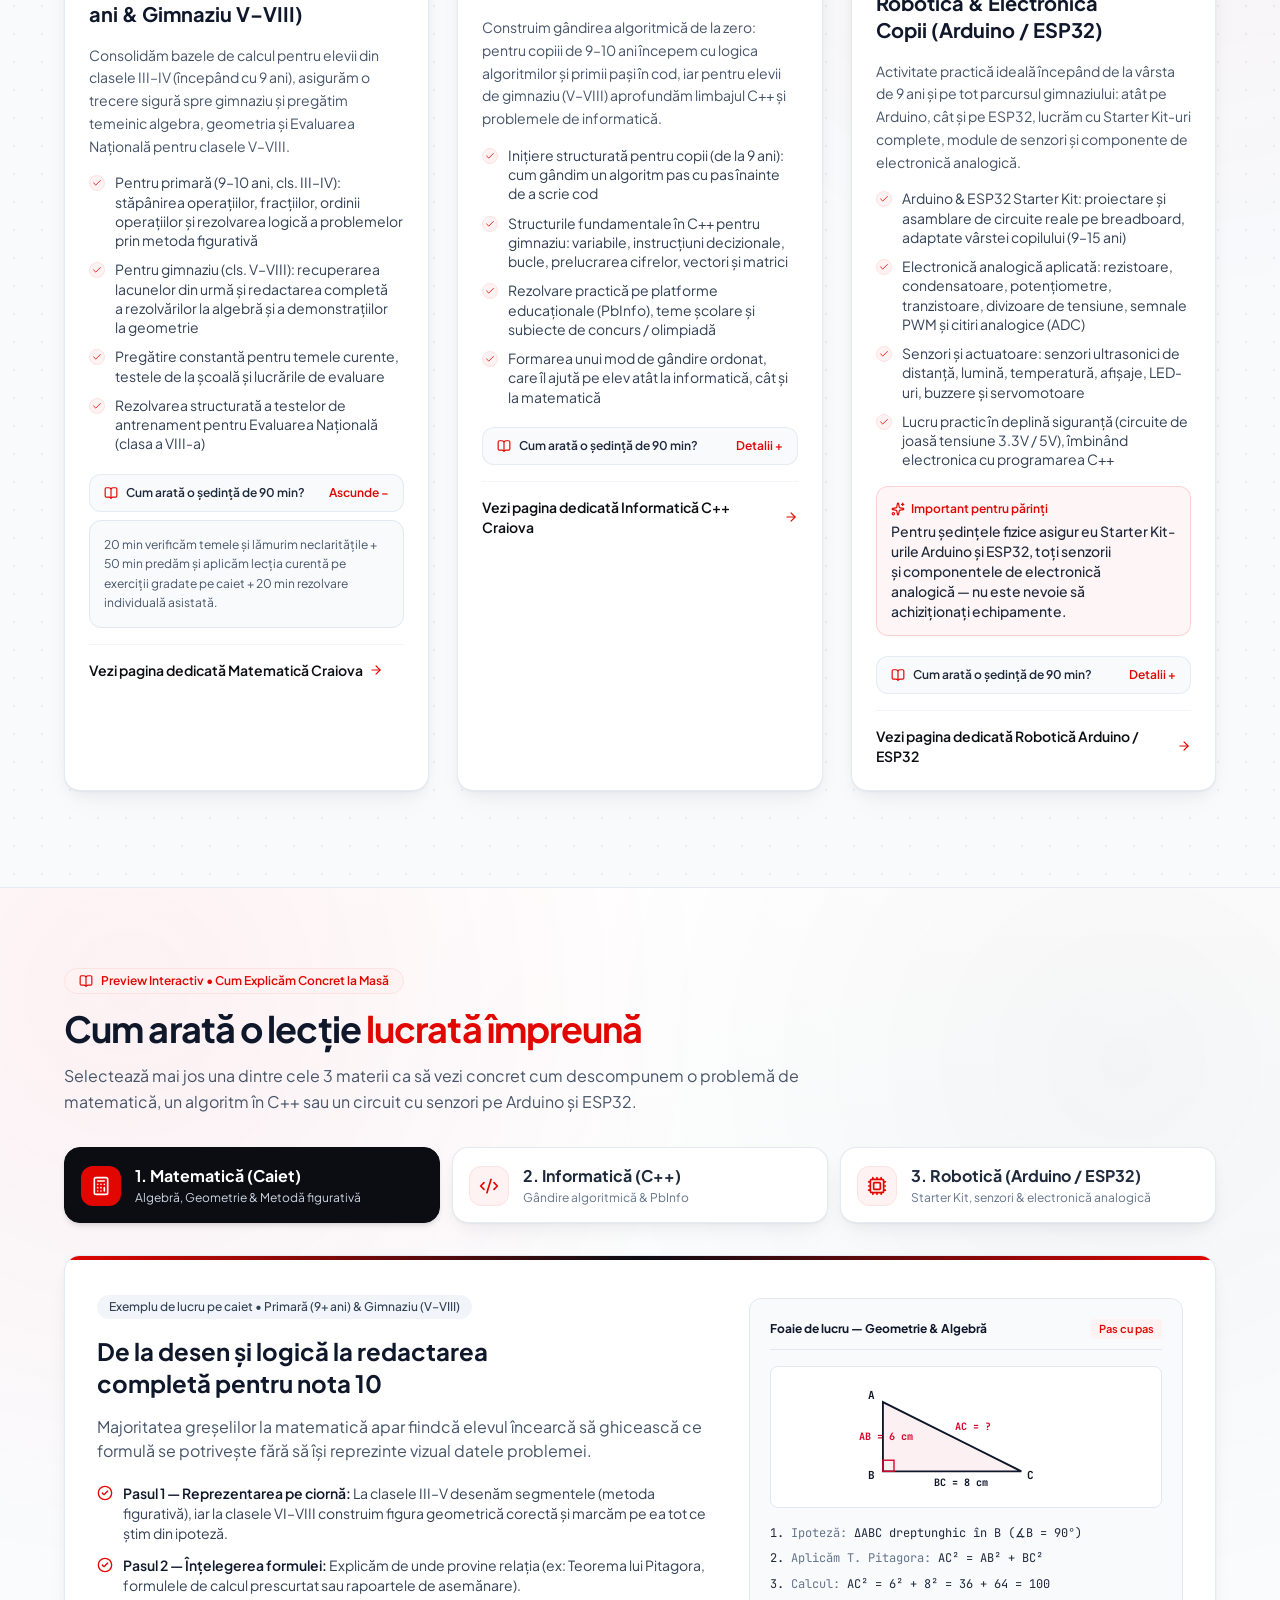
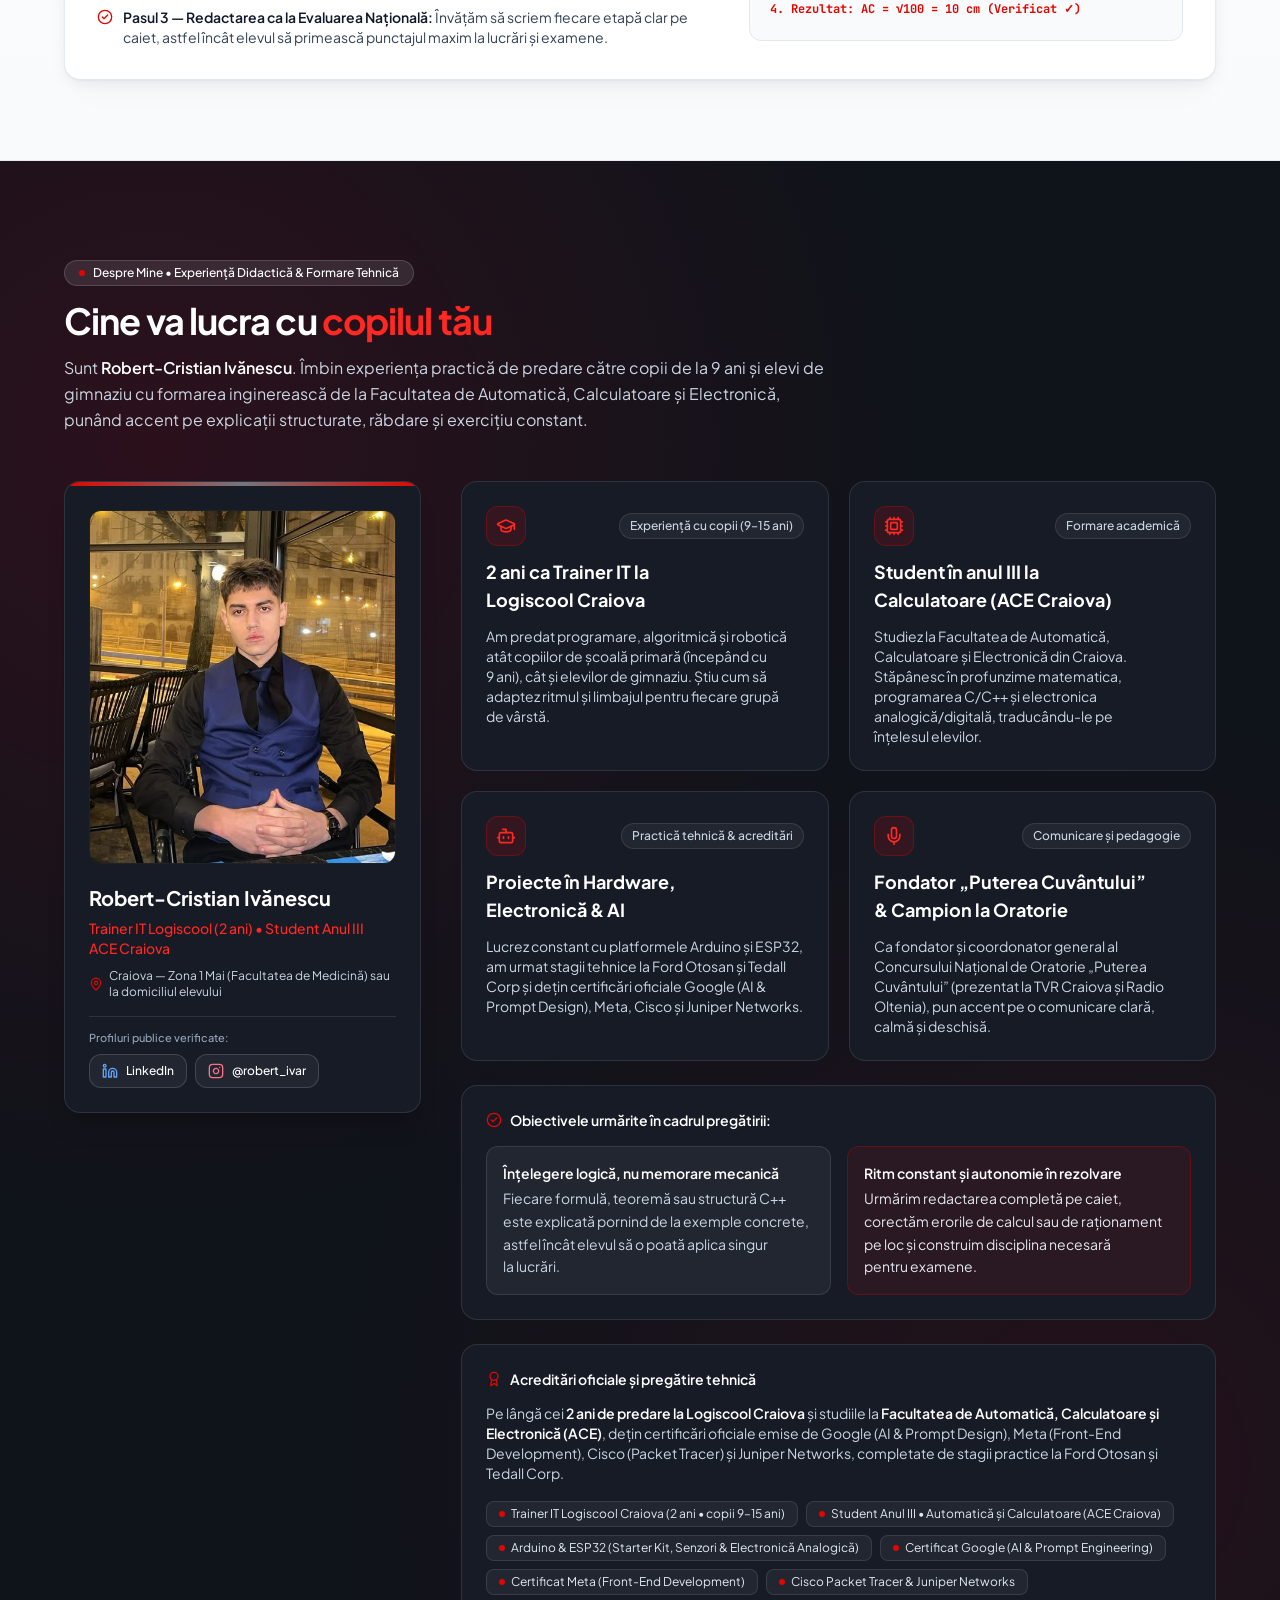
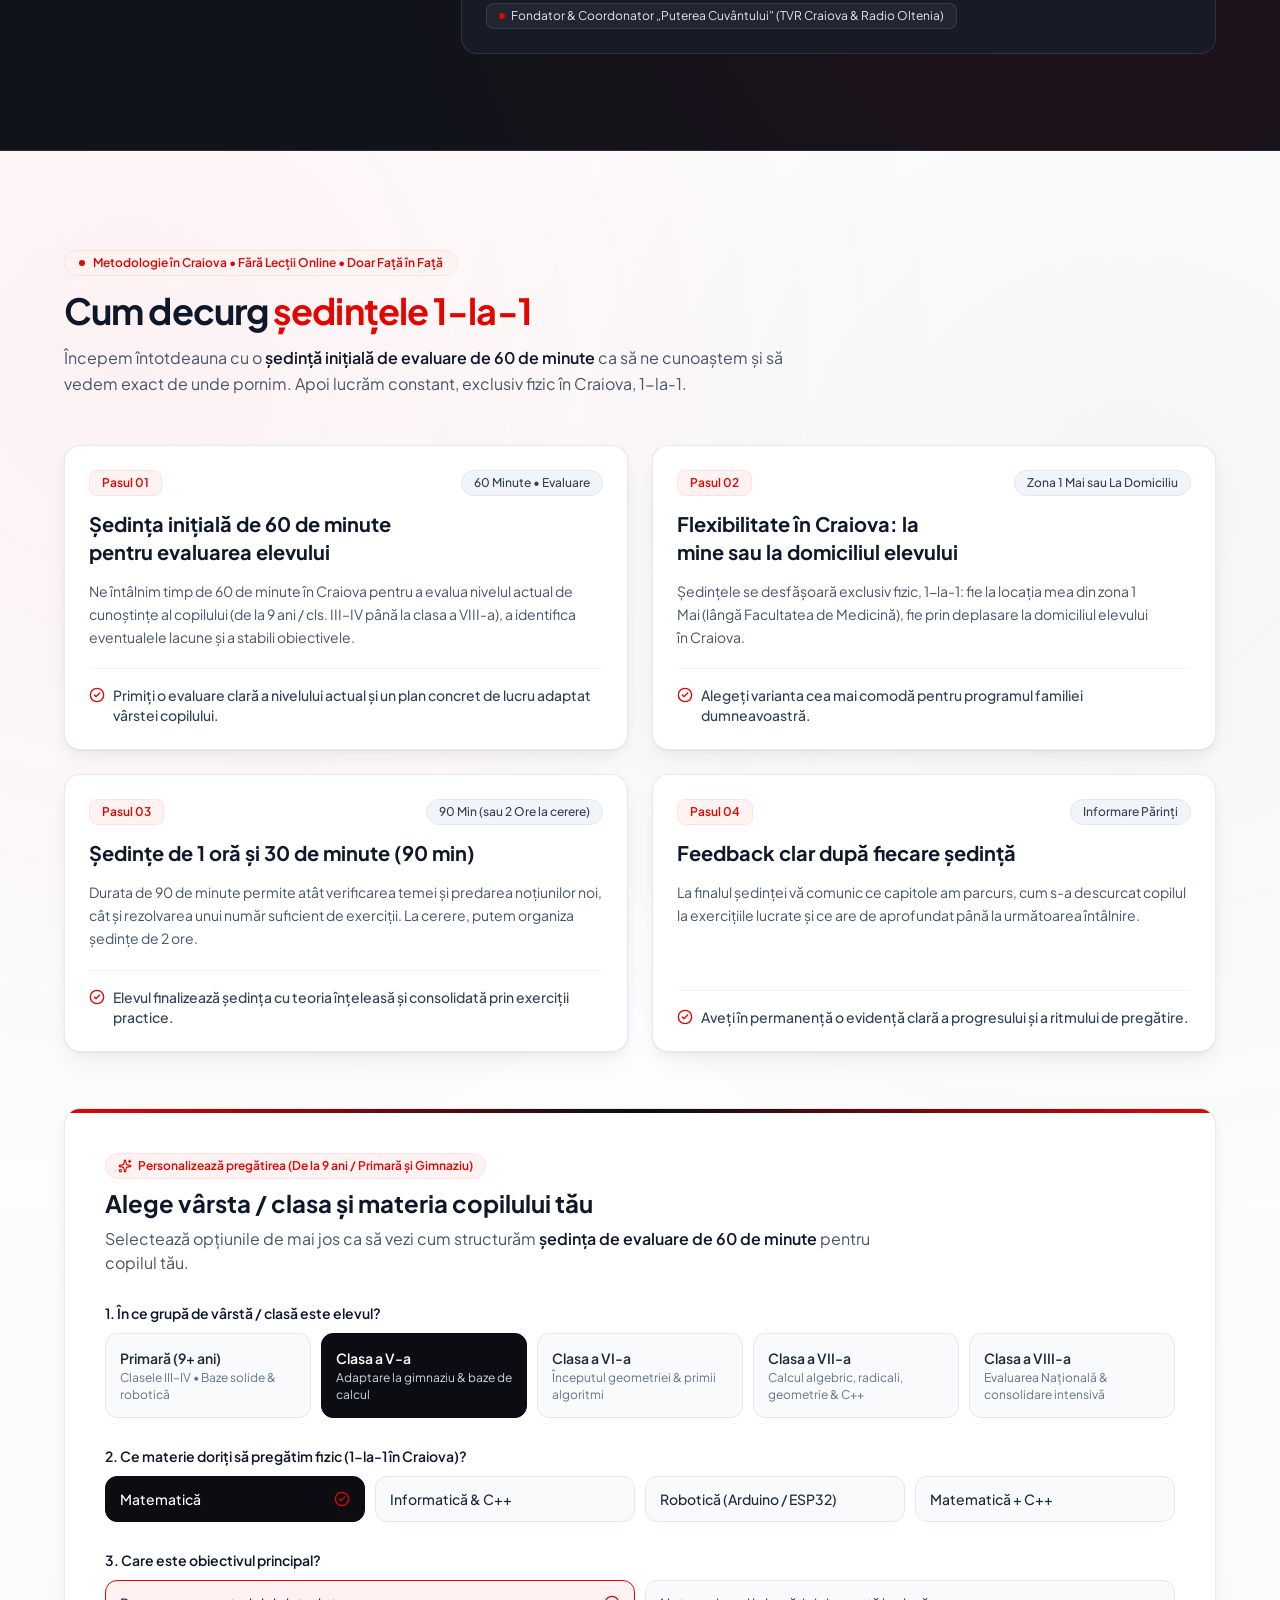
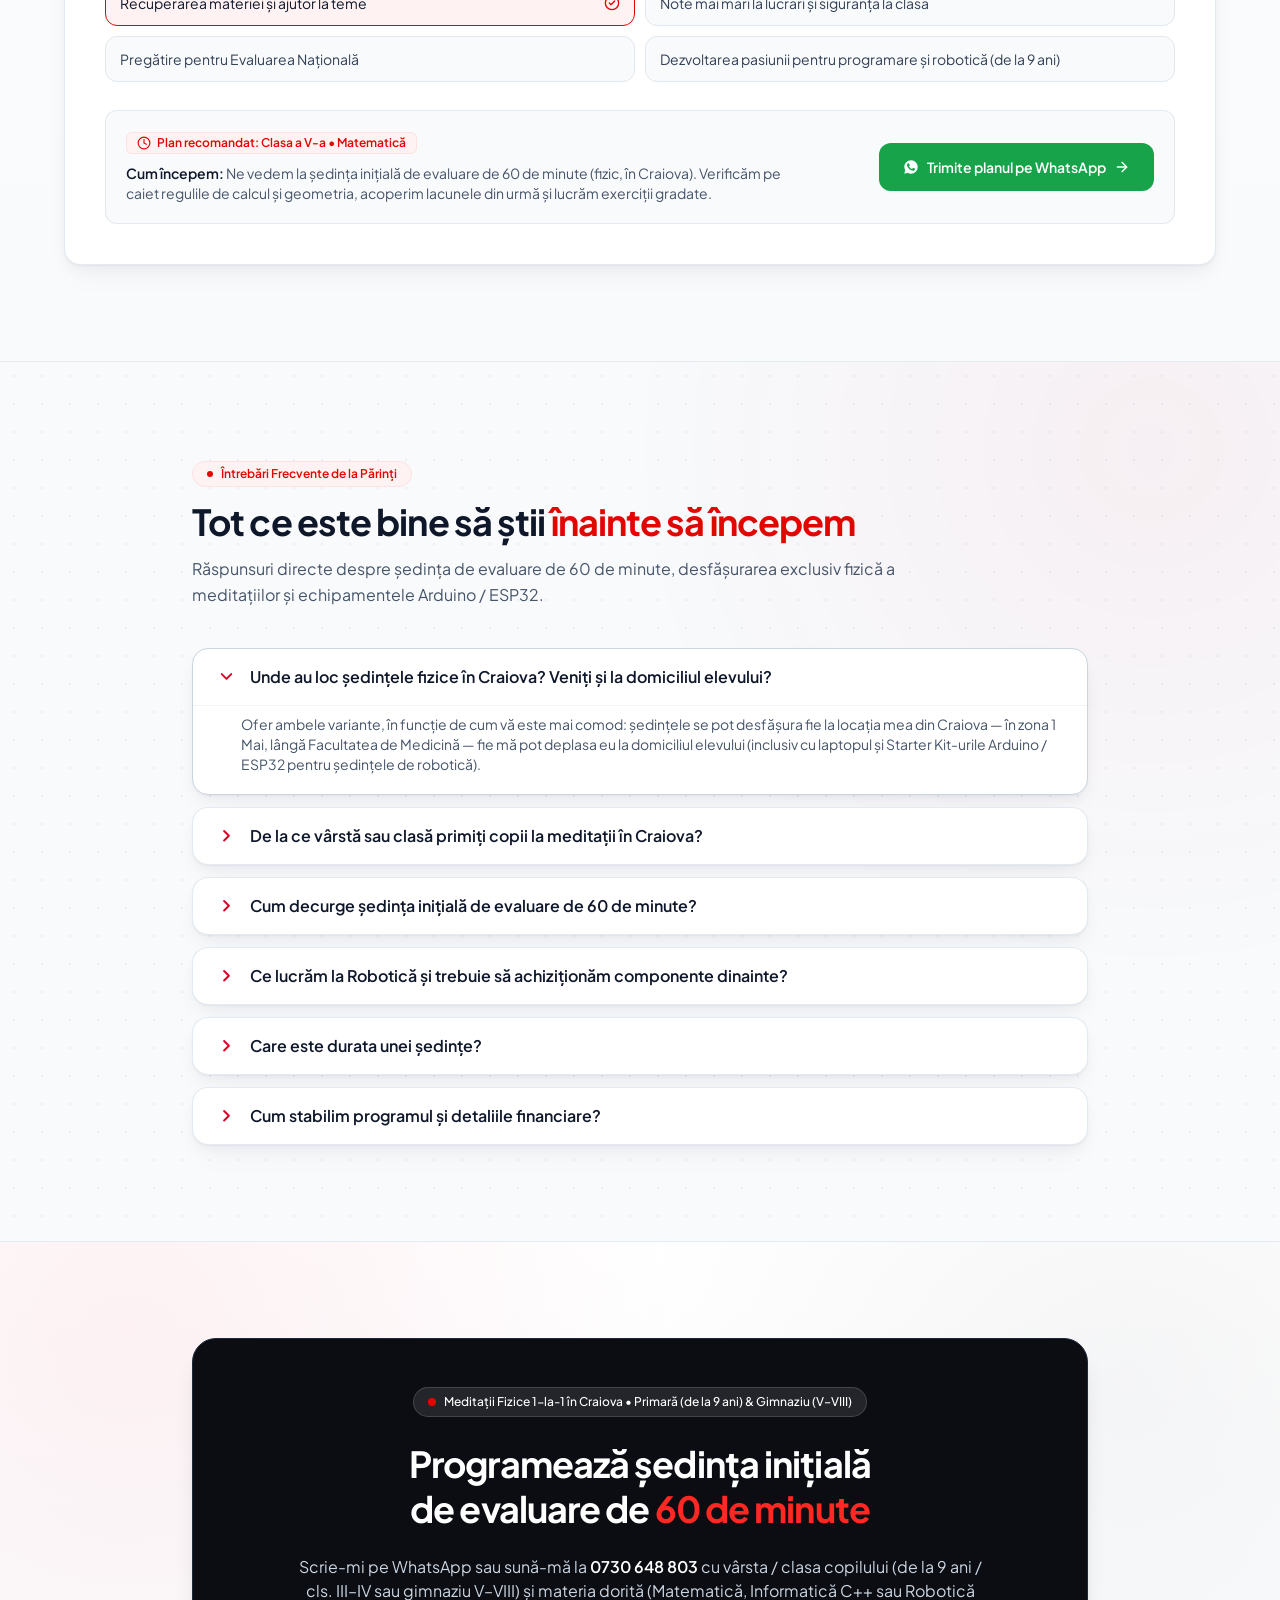
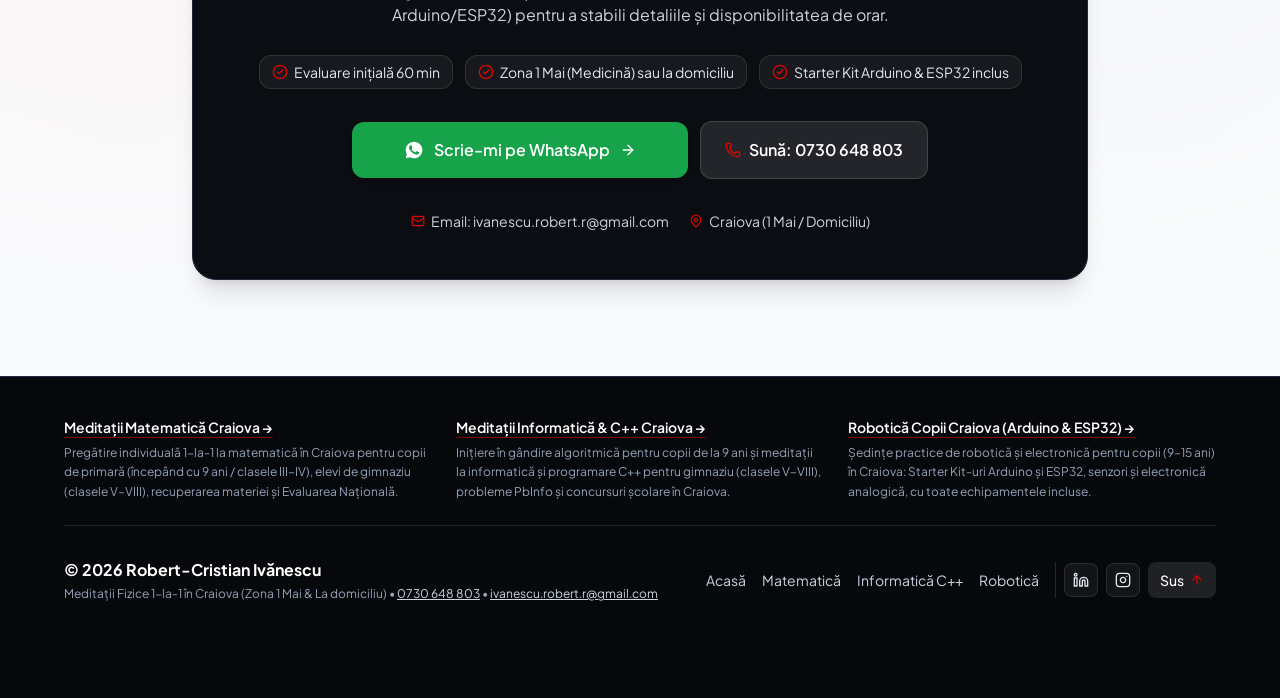
==== commit 39e1662f: "Fix CSS cascade so fixed corner WhatsApp button floats compactly in bottom-right" ====
--- a/index.html
+++ b/index.html
@@ -151,8 +151,8 @@
     </script>
     <script type="module" crossorigin src="/assets/vendor-icons-CVZkmHmZ.js"></script>
     <script type="module" crossorigin src="/assets/vendor-react-RlxluetE.js"></script>
-    <script type="module" crossorigin src="/assets/main-CPouvxnw.js"></script>
-    <link rel="stylesheet" crossorigin href="/assets/main-C-o2pY9k.css">
+    <script type="module" crossorigin src="/assets/main-BlTdM7w2.js"></script>
+    <link rel="stylesheet" crossorigin href="/assets/main-I5YBjiHI.css">
   </head>
   <body class="bg-white text-slate-900 antialiased">
     <div id="root" data-page="home">
--- a/assets/main-I5YBjiHI.css
+++ b/assets/main-I5YBjiHI.css
@@ -0,0 +1 @@
+*,:before,:after{--tw-border-spacing-x: 0;--tw-border-spacing-y: 0;--tw-translate-x: 0;--tw-translate-y: 0;--tw-rotate: 0;--tw-skew-x: 0;--tw-skew-y: 0;--tw-scale-x: 1;--tw-scale-y: 1;--tw-pan-x: ;--tw-pan-y: ;--tw-pinch-zoom: ;--tw-scroll-snap-strictness: proximity;--tw-gradient-from-position: ;--tw-gradient-via-position: ;--tw-gradient-to-position: ;--tw-ordinal: ;--tw-slashed-zero: ;--tw-numeric-figure: ;--tw-numeric-spacing: ;--tw-numeric-fraction: ;--tw-ring-inset: ;--tw-ring-offset-width: 0px;--tw-ring-offset-color: #fff;--tw-ring-color: rgb(59 130 246 / .5);--tw-ring-offset-shadow: 0 0 #0000;--tw-ring-shadow: 0 0 #0000;--tw-shadow: 0 0 #0000;--tw-shadow-colored: 0 0 #0000;--tw-blur: ;--tw-brightness: ;--tw-contrast: ;--tw-grayscale: ;--tw-hue-rotate: ;--tw-invert: ;--tw-saturate: ;--tw-sepia: ;--tw-drop-shadow: ;--tw-backdrop-blur: ;--tw-backdrop-brightness: ;--tw-backdrop-contrast: ;--tw-backdrop-grayscale: ;--tw-backdrop-hue-rotate: ;--tw-backdrop-invert: ;--tw-backdrop-opacity: ;--tw-backdrop-saturate: ;--tw-backdrop-sepia: ;--tw-contain-size: ;--tw-contain-layout: ;--tw-contain-paint: ;--tw-contain-style: }::backdrop{--tw-border-spacing-x: 0;--tw-border-spacing-y: 0;--tw-translate-x: 0;--tw-translate-y: 0;--tw-rotate: 0;--tw-skew-x: 0;--tw-skew-y: 0;--tw-scale-x: 1;--tw-scale-y: 1;--tw-pan-x: ;--tw-pan-y: ;--tw-pinch-zoom: ;--tw-scroll-snap-strictness: proximity;--tw-gradient-from-position: ;--tw-gradient-via-position: ;--tw-gradient-to-position: ;--tw-ordinal: ;--tw-slashed-zero: ;--tw-numeric-figure: ;--tw-numeric-spacing: ;--tw-numeric-fraction: ;--tw-ring-inset: ;--tw-ring-offset-width: 0px;--tw-ring-offset-color: #fff;--tw-ring-color: rgb(59 130 246 / .5);--tw-ring-offset-shadow: 0 0 #0000;--tw-ring-shadow: 0 0 #0000;--tw-shadow: 0 0 #0000;--tw-shadow-colored: 0 0 #0000;--tw-blur: ;--tw-brightness: ;--tw-contrast: ;--tw-grayscale: ;--tw-hue-rotate: ;--tw-invert: ;--tw-saturate: ;--tw-sepia: ;--tw-drop-shadow: ;--tw-backdrop-blur: ;--tw-backdrop-brightness: ;--tw-backdrop-contrast: ;--tw-backdrop-grayscale: ;--tw-backdrop-hue-rotate: ;--tw-backdrop-invert: ;--tw-backdrop-opacity: ;--tw-backdrop-saturate: ;--tw-backdrop-sepia: ;--tw-contain-size: ;--tw-contain-layout: ;--tw-contain-paint: ;--tw-contain-style: }*,:before,:after{box-sizing:border-box;border-width:0;border-style:solid;border-color:#e5e7eb}:before,:after{--tw-content: ""}html,:host{line-height:1.5;-webkit-text-size-adjust:100%;-moz-tab-size:4;-o-tab-size:4;tab-size:4;font-family:Plus Jakarta Sans,Inter,system-ui,-apple-system,sans-serif;font-feature-settings:normal;font-variation-settings:normal;-webkit-tap-highlight-color:transparent}body{margin:0;line-height:inherit}hr{height:0;color:inherit;border-top-width:1px}abbr:where([title]){-webkit-text-decoration:underline dotted;text-decoration:underline dotted}h1,h2,h3,h4,h5,h6{font-size:inherit;font-weight:inherit}a{color:inherit;text-decoration:inherit}b,strong{font-weight:bolder}code,kbd,samp,pre{font-family:JetBrains Mono,ui-monospace,SFMono-Regular,Menlo,monospace;font-feature-settings:normal;font-variation-settings:normal;font-size:1em}small{font-size:80%}sub,sup{font-size:75%;line-height:0;position:relative;vertical-align:baseline}sub{bottom:-.25em}sup{top:-.5em}table{text-indent:0;border-color:inherit;border-collapse:collapse}button,input,optgroup,select,textarea{font-family:inherit;font-feature-settings:inherit;font-variation-settings:inherit;font-size:100%;font-weight:inherit;line-height:inherit;letter-spacing:inherit;color:inherit;margin:0;padding:0}button,select{text-transform:none}button,input:where([type=button]),input:where([type=reset]),input:where([type=submit]){-webkit-appearance:button;background-color:transparent;background-image:none}:-moz-focusring{outline:auto}:-moz-ui-invalid{box-shadow:none}progress{vertical-align:baseline}::-webkit-inner-spin-button,::-webkit-outer-spin-button{height:auto}[type=search]{-webkit-appearance:textfield;outline-offset:-2px}::-webkit-search-decoration{-webkit-appearance:none}::-webkit-file-upload-button{-webkit-appearance:button;font:inherit}summary{display:list-item}blockquote,dl,dd,h1,h2,h3,h4,h5,h6,hr,figure,p,pre{margin:0}fieldset{margin:0;padding:0}legend{padding:0}ol,ul,menu{list-style:none;margin:0;padding:0}dialog{padding:0}textarea{resize:vertical}input::-moz-placeholder,textarea::-moz-placeholder{opacity:1;color:#9ca3af}input::placeholder,textarea::placeholder{opacity:1;color:#9ca3af}button,[role=button]{cursor:pointer}:disabled{cursor:default}img,svg,video,canvas,audio,iframe,embed,object{display:block;vertical-align:middle}img,video{max-width:100%;height:auto}[hidden]:where(:not([hidden=until-found])){display:none}:root{--color-obsidian: #0F131A;--color-obsidian-card: #161B26;--color-white: #FFFFFF;--color-ice: #F8FAFC;--color-racing-red: #D90429;--color-whatsapp: #16A34A;--in-oklab: }@supports (background: linear-gradient(in oklab,white,black)){:root{--in-oklab: in oklab}}html{scroll-behavior:smooth;scroll-padding-top:4.75rem;container-type:scroll-state;font-family:Plus Jakarta Sans,Inter,system-ui,-apple-system,sans-serif;background-color:#fff;color:#0f172a;line-height:1.5;-webkit-font-smoothing:antialiased;-moz-osx-font-smoothing:grayscale}body{background-color:#fff;color:#0f172a;line-height:1.6;text-align:start;overflow-x:hidden;margin:0}h1,h2,h3{text-wrap:balance}p,li,blockquote{text-wrap:pretty;overflow-wrap:break-word}::-moz-selection{background-color:#d9042924;color:#0f172a}::selection{background-color:#d9042924;color:#0f172a}.btn-interactive{position:relative;overflow:hidden;transition:transform .2s cubic-bezier(.16,1,.3,1),box-shadow .2s ease,background-color .2s ease}.btn-interactive:after{content:"";position:absolute;top:0;left:-120%;width:60%;height:100%;background:linear-gradient(90deg,transparent,rgba(255,255,255,.22),transparent);transform:skew(-20deg);transition:left .55s ease;pointer-events:none}.btn-interactive:hover:not(:disabled):after{left:140%}.btn-interactive:hover:not(:disabled){transform:translateY(-1.5px)}.btn-interactive:active:not(:disabled){transform:translateY(.5px) scale(.99)}.sr-only{position:absolute;width:1px;height:1px;padding:0;margin:-1px;overflow:hidden;clip:rect(0,0,0,0);white-space:nowrap;border-width:0}.pointer-events-none{pointer-events:none}.visible{visibility:visible}.fixed{position:fixed}.absolute{position:absolute}.relative{position:relative}.inset-0{top:0;right:0;bottom:0;left:0}.-left-6{left:-1.5rem}.-top-4{top:-1rem}.bottom-2{bottom:.5rem}.bottom-3{bottom:.75rem}.left-1\/4{left:25%}.right-0{right:0}.right-2\.5{right:.625rem}.top-6{top:1.5rem}.z-0{z-index:0}.z-10{z-index:10}.z-50{z-index:50}.m-0{margin:0}.mx-auto{margin-left:auto;margin-right:auto}.mb-0\.5{margin-bottom:.125rem}.mb-1{margin-bottom:.25rem}.mb-10{margin-bottom:2.5rem}.mb-6{margin-bottom:1.5rem}.mt-0\.5{margin-top:.125rem}.mt-2{margin-top:.5rem}.mt-5{margin-top:1.25rem}.mt-auto{margin-top:auto}.block{display:block}.inline-block{display:inline-block}.flex{display:flex}.inline-flex{display:inline-flex}.grid{display:grid}.hidden{display:none}.aspect-\[4\/4\.6\]{aspect-ratio:4/4.6}.h-1{height:.25rem}.h-1\.5{height:.375rem}.h-10{height:2.5rem}.h-11{height:2.75rem}.h-2{height:.5rem}.h-2\.5{height:.625rem}.h-3\.5{height:.875rem}.h-4{height:1rem}.h-5{height:1.25rem}.h-8{height:2rem}.h-\[2px\]{height:2px}.h-auto{height:auto}.h-full{height:100%}.min-h-\[4\.25rem\]{min-height:4.25rem}.min-h-screen{min-height:100vh}.w-1\.5{width:.375rem}.w-10{width:2.5rem}.w-11{width:2.75rem}.w-2{width:.5rem}.w-2\.5{width:.625rem}.w-3\.5{width:.875rem}.w-4{width:1rem}.w-5{width:1.25rem}.w-72{width:18rem}.w-8{width:2rem}.w-80{width:20rem}.w-full{width:100%}.min-w-0{min-width:0px}.max-w-2xl{max-width:42rem}.max-w-3xl{max-width:48rem}.max-w-4xl{max-width:56rem}.max-w-6xl{max-width:72rem}.max-w-\[1680px\]{max-width:1680px}.max-w-\[240px\]{max-width:240px}.max-w-\[58ch\]{max-width:58ch}.max-w-\[62ch\]{max-width:62ch}.max-w-\[65ch\]{max-width:65ch}.max-w-sm{max-width:24rem}.max-w-xl{max-width:36rem}.flex-1{flex:1 1 0%}.shrink-0{flex-shrink:0}.scale-\[1\.06\]{--tw-scale-x: 1.06;--tw-scale-y: 1.06;transform:translate(var(--tw-translate-x),var(--tw-translate-y)) rotate(var(--tw-rotate)) skew(var(--tw-skew-x)) skewY(var(--tw-skew-y)) scaleX(var(--tw-scale-x)) scaleY(var(--tw-scale-y))}@keyframes ping{75%,to{transform:scale(2);opacity:0}}.animate-ping{animation:ping 1s cubic-bezier(0,0,.2,1) infinite}@keyframes pulse{50%{opacity:.5}}.animate-pulse{animation:pulse 2s cubic-bezier(.4,0,.6,1) infinite}.cursor-pointer{cursor:pointer}.select-none{-webkit-user-select:none;-moz-user-select:none;user-select:none}.scroll-mt-16{scroll-margin-top:4rem}.scroll-mt-20{scroll-margin-top:5rem}.list-none{list-style-type:none}.grid-cols-1{grid-template-columns:repeat(1,minmax(0,1fr))}.grid-cols-2{grid-template-columns:repeat(2,minmax(0,1fr))}.flex-col{flex-direction:column}.flex-wrap{flex-wrap:wrap}.items-start{align-items:flex-start}.items-center{align-items:center}.items-baseline{align-items:baseline}.items-stretch{align-items:stretch}.justify-center{justify-content:center}.justify-between{justify-content:space-between}.gap-1\.5{gap:.375rem}.gap-10{gap:2.5rem}.gap-2{gap:.5rem}.gap-2\.5{gap:.625rem}.gap-3{gap:.75rem}.gap-3\.5{gap:.875rem}.gap-4{gap:1rem}.gap-5{gap:1.25rem}.gap-6{gap:1.5rem}.gap-8{gap:2rem}.space-y-1>:not([hidden])~:not([hidden]){--tw-space-y-reverse: 0;margin-top:calc(.25rem * calc(1 - var(--tw-space-y-reverse)));margin-bottom:calc(.25rem * var(--tw-space-y-reverse))}.space-y-1\.5>:not([hidden])~:not([hidden]){--tw-space-y-reverse: 0;margin-top:calc(.375rem * calc(1 - var(--tw-space-y-reverse)));margin-bottom:calc(.375rem * var(--tw-space-y-reverse))}.space-y-10>:not([hidden])~:not([hidden]){--tw-space-y-reverse: 0;margin-top:calc(2.5rem * calc(1 - var(--tw-space-y-reverse)));margin-bottom:calc(2.5rem * var(--tw-space-y-reverse))}.space-y-14>:not([hidden])~:not([hidden]){--tw-space-y-reverse: 0;margin-top:calc(3.5rem * calc(1 - var(--tw-space-y-reverse)));margin-bottom:calc(3.5rem * var(--tw-space-y-reverse))}.space-y-2>:not([hidden])~:not([hidden]){--tw-space-y-reverse: 0;margin-top:calc(.5rem * calc(1 - var(--tw-space-y-reverse)));margin-bottom:calc(.5rem * var(--tw-space-y-reverse))}.space-y-2\.5>:not([hidden])~:not([hidden]){--tw-space-y-reverse: 0;margin-top:calc(.625rem * calc(1 - var(--tw-space-y-reverse)));margin-bottom:calc(.625rem * var(--tw-space-y-reverse))}.space-y-3>:not([hidden])~:not([hidden]){--tw-space-y-reverse: 0;margin-top:calc(.75rem * calc(1 - var(--tw-space-y-reverse)));margin-bottom:calc(.75rem * var(--tw-space-y-reverse))}.space-y-3\.5>:not([hidden])~:not([hidden]){--tw-space-y-reverse: 0;margin-top:calc(.875rem * calc(1 - var(--tw-space-y-reverse)));margin-bottom:calc(.875rem * var(--tw-space-y-reverse))}.space-y-4>:not([hidden])~:not([hidden]){--tw-space-y-reverse: 0;margin-top:calc(1rem * calc(1 - var(--tw-space-y-reverse)));margin-bottom:calc(1rem * var(--tw-space-y-reverse))}.space-y-6>:not([hidden])~:not([hidden]){--tw-space-y-reverse: 0;margin-top:calc(1.5rem * calc(1 - var(--tw-space-y-reverse)));margin-bottom:calc(1.5rem * var(--tw-space-y-reverse))}.space-y-7>:not([hidden])~:not([hidden]){--tw-space-y-reverse: 0;margin-top:calc(1.75rem * calc(1 - var(--tw-space-y-reverse)));margin-bottom:calc(1.75rem * var(--tw-space-y-reverse))}.space-y-8>:not([hidden])~:not([hidden]){--tw-space-y-reverse: 0;margin-top:calc(2rem * calc(1 - var(--tw-space-y-reverse)));margin-bottom:calc(2rem * var(--tw-space-y-reverse))}.overflow-hidden{overflow:hidden}.overflow-x-auto{overflow-x:auto}.scroll-smooth{scroll-behavior:smooth}.whitespace-nowrap{white-space:nowrap}.rounded{border-radius:.25rem}.rounded-2xl{border-radius:1rem}.rounded-3xl{border-radius:1.5rem}.rounded-full{border-radius:9999px}.rounded-lg{border-radius:.5rem}.rounded-md{border-radius:.375rem}.rounded-xl{border-radius:.75rem}.border{border-width:1px}.border-b{border-bottom-width:1px}.border-l{border-left-width:1px}.border-t{border-top-width:1px}.border-obsidian-900{--tw-border-opacity: 1;border-color:rgb(11 13 18 / var(--tw-border-opacity, 1))}.border-racing{--tw-border-opacity: 1;border-color:rgb(225 6 0 / var(--tw-border-opacity, 1))}.border-racing\/30{border-color:#e106004d}.border-red-100{--tw-border-opacity: 1;border-color:rgb(254 226 226 / var(--tw-border-opacity, 1))}.border-red-200\/80{border-color:#fecacacc}.border-slate-100{--tw-border-opacity: 1;border-color:rgb(241 245 249 / var(--tw-border-opacity, 1))}.border-slate-200{--tw-border-opacity: 1;border-color:rgb(226 232 240 / var(--tw-border-opacity, 1))}.border-slate-200\/80{border-color:#e2e8f0cc}.border-slate-200\/90{border-color:#e2e8f0e6}.border-slate-800{--tw-border-opacity: 1;border-color:rgb(30 41 59 / var(--tw-border-opacity, 1))}.border-slate-800\/80{border-color:#1e293bcc}.border-white\/10{border-color:#ffffff1a}.border-white\/15{border-color:#ffffff26}.border-white\/25{border-color:#ffffff40}.bg-\[\#161B26\]{--tw-bg-opacity: 1;background-color:rgb(22 27 38 / var(--tw-bg-opacity, 1))}.bg-obsidian-900{--tw-bg-opacity: 1;background-color:rgb(11 13 18 / var(--tw-bg-opacity, 1))}.bg-obsidian-950{--tw-bg-opacity: 1;background-color:rgb(7 8 11 / var(--tw-bg-opacity, 1))}.bg-racing{--tw-bg-opacity: 1;background-color:rgb(225 6 0 / var(--tw-bg-opacity, 1))}.bg-racing\/10{background-color:#e106001a}.bg-racing\/15{background-color:#e1060026}.bg-red-50{--tw-bg-opacity: 1;background-color:rgb(254 242 242 / var(--tw-bg-opacity, 1))}.bg-red-50\/70{background-color:#fef2f2b3}.bg-slate-100{--tw-bg-opacity: 1;background-color:rgb(241 245 249 / var(--tw-bg-opacity, 1))}.bg-slate-100\/75{background-color:#f1f5f9bf}.bg-slate-50{--tw-bg-opacity: 1;background-color:rgb(248 250 252 / var(--tw-bg-opacity, 1))}.bg-slate-900{--tw-bg-opacity: 1;background-color:rgb(15 23 42 / var(--tw-bg-opacity, 1))}.bg-whatsapp{--tw-bg-opacity: 1;background-color:rgb(22 163 74 / var(--tw-bg-opacity, 1))}.bg-white{--tw-bg-opacity: 1;background-color:rgb(255 255 255 / var(--tw-bg-opacity, 1))}.bg-white\/10{background-color:#ffffff1a}.bg-white\/5{background-color:#ffffff0d}.bg-white\/95{background-color:#fffffff2}.bg-gradient-to-r{background-image:linear-gradient(to right,var(--tw-gradient-stops))}.from-racing{--tw-gradient-from: #E10600 var(--tw-gradient-from-position);--tw-gradient-to: rgb(225 6 0 / 0) var(--tw-gradient-to-position);--tw-gradient-stops: var(--tw-gradient-from), var(--tw-gradient-to)}.via-obsidian-900{--tw-gradient-to: rgb(11 13 18 / 0) var(--tw-gradient-to-position);--tw-gradient-stops: var(--tw-gradient-from), #0B0D12 var(--tw-gradient-via-position), var(--tw-gradient-to)}.via-white\/40{--tw-gradient-to: rgb(255 255 255 / 0) var(--tw-gradient-to-position);--tw-gradient-stops: var(--tw-gradient-from), rgb(255 255 255 / .4) var(--tw-gradient-via-position), var(--tw-gradient-to)}.to-racing{--tw-gradient-to: #E10600 var(--tw-gradient-to-position)}.object-cover{-o-object-fit:cover;object-fit:cover}.object-\[50\%_82\%\]{-o-object-position:50% 82%;object-position:50% 82%}.p-0{padding:0}.p-1{padding:.25rem}.p-2{padding:.5rem}.p-2\.5{padding:.625rem}.p-3{padding:.75rem}.p-3\.5{padding:.875rem}.p-4{padding:1rem}.p-5{padding:1.25rem}.p-6{padding:1.5rem}.px-2{padding-left:.5rem;padding-right:.5rem}.px-2\.5{padding-left:.625rem;padding-right:.625rem}.px-3{padding-left:.75rem;padding-right:.75rem}.px-3\.5{padding-left:.875rem;padding-right:.875rem}.px-4{padding-left:1rem;padding-right:1rem}.px-5{padding-left:1.25rem;padding-right:1.25rem}.px-6{padding-left:1.5rem;padding-right:1.5rem}.py-0\.5{padding-top:.125rem;padding-bottom:.125rem}.py-1{padding-top:.25rem;padding-bottom:.25rem}.py-1\.5{padding-top:.375rem;padding-bottom:.375rem}.py-12{padding-top:3rem;padding-bottom:3rem}.py-16{padding-top:4rem;padding-bottom:4rem}.py-2{padding-top:.5rem;padding-bottom:.5rem}.py-2\.5{padding-top:.625rem;padding-bottom:.625rem}.py-3{padding-top:.75rem;padding-bottom:.75rem}.py-3\.5{padding-top:.875rem;padding-bottom:.875rem}.py-4{padding-top:1rem;padding-bottom:1rem}.pb-14{padding-bottom:3.5rem}.pb-2\.5{padding-bottom:.625rem}.pb-24{padding-bottom:6rem}.pb-5{padding-bottom:1.25rem}.pb-6{padding-bottom:1.5rem}.pl-11{padding-left:2.75rem}.pl-2{padding-left:.5rem}.pt-1{padding-top:.25rem}.pt-10{padding-top:2.5rem}.pt-2{padding-top:.5rem}.pt-3{padding-top:.75rem}.pt-3\.5{padding-top:.875rem}.pt-4{padding-top:1rem}.pt-6{padding-top:1.5rem}.pt-8{padding-top:2rem}.text-left{text-align:left}.text-center{text-align:center}.font-mono{font-family:JetBrains Mono,ui-monospace,SFMono-Regular,Menlo,monospace}.font-sans{font-family:Plus Jakarta Sans,Inter,system-ui,-apple-system,sans-serif}.text-\[11\.5px\]{font-size:11.5px}.text-\[11px\]{font-size:11px}.text-\[13px\]{font-size:13px}.text-base{font-size:1rem;line-height:1.5rem}.text-lg{font-size:1.125rem;line-height:1.75rem}.text-sm{font-size:.875rem;line-height:1.25rem}.text-xl{font-size:1.25rem;line-height:1.75rem}.text-xs{font-size:.75rem;line-height:1rem}.font-bold{font-weight:700}.font-medium{font-weight:500}.font-normal{font-weight:400}.font-semibold{font-weight:600}.leading-relaxed{line-height:1.625}.leading-snug{line-height:1.375}.tracking-tight{letter-spacing:-.025em}.text-\[\#60A5FA\]{--tw-text-opacity: 1;color:rgb(96 165 250 / var(--tw-text-opacity, 1))}.text-obsidian-900{--tw-text-opacity: 1;color:rgb(11 13 18 / var(--tw-text-opacity, 1))}.text-racing{--tw-text-opacity: 1;color:rgb(225 6 0 / var(--tw-text-opacity, 1))}.text-racing-light{--tw-text-opacity: 1;color:rgb(255 40 34 / var(--tw-text-opacity, 1))}.text-rose-400{--tw-text-opacity: 1;color:rgb(251 113 133 / var(--tw-text-opacity, 1))}.text-slate-100{--tw-text-opacity: 1;color:rgb(241 245 249 / var(--tw-text-opacity, 1))}.text-slate-200{--tw-text-opacity: 1;color:rgb(226 232 240 / var(--tw-text-opacity, 1))}.text-slate-300{--tw-text-opacity: 1;color:rgb(203 213 225 / var(--tw-text-opacity, 1))}.text-slate-400{--tw-text-opacity: 1;color:rgb(148 163 184 / var(--tw-text-opacity, 1))}.text-slate-500{--tw-text-opacity: 1;color:rgb(100 116 139 / var(--tw-text-opacity, 1))}.text-slate-600{--tw-text-opacity: 1;color:rgb(71 85 105 / var(--tw-text-opacity, 1))}.text-slate-700{--tw-text-opacity: 1;color:rgb(51 65 85 / var(--tw-text-opacity, 1))}.text-slate-800{--tw-text-opacity: 1;color:rgb(30 41 59 / var(--tw-text-opacity, 1))}.text-slate-900{--tw-text-opacity: 1;color:rgb(15 23 42 / var(--tw-text-opacity, 1))}.text-white{--tw-text-opacity: 1;color:rgb(255 255 255 / var(--tw-text-opacity, 1))}.underline{text-decoration-line:underline}.decoration-racing\/50{text-decoration-color:#e1060080}.underline-offset-2{text-underline-offset:2px}.underline-offset-4{text-underline-offset:4px}.antialiased{-webkit-font-smoothing:antialiased;-moz-osx-font-smoothing:grayscale}.opacity-75{opacity:.75}.opacity-\[0\.065\]{opacity:.065}.opacity-\[0\.06\]{opacity:.06}.shadow-\[0_1px_12px_-4px_rgba\(15\,23\,42\,0\.06\)\]{--tw-shadow: 0 1px 12px -4px rgba(15,23,42,.06);--tw-shadow-colored: 0 1px 12px -4px var(--tw-shadow-color);box-shadow:var(--tw-ring-offset-shadow, 0 0 #0000),var(--tw-ring-shadow, 0 0 #0000),var(--tw-shadow)}.shadow-\[0_8px_24px_rgba\(22\,163\,74\,0\.4\)\]{--tw-shadow: 0 8px 24px rgba(22,163,74,.4);--tw-shadow-colored: 0 8px 24px var(--tw-shadow-color);box-shadow:var(--tw-ring-offset-shadow, 0 0 #0000),var(--tw-ring-shadow, 0 0 #0000),var(--tw-shadow)}.shadow-lg{--tw-shadow: 0 10px 15px -3px rgb(0 0 0 / .1), 0 4px 6px -4px rgb(0 0 0 / .1);--tw-shadow-colored: 0 10px 15px -3px var(--tw-shadow-color), 0 4px 6px -4px var(--tw-shadow-color);box-shadow:var(--tw-ring-offset-shadow, 0 0 #0000),var(--tw-ring-shadow, 0 0 #0000),var(--tw-shadow)}.shadow-md{--tw-shadow: 0 4px 6px -1px rgb(0 0 0 / .1), 0 2px 4px -2px rgb(0 0 0 / .1);--tw-shadow-colored: 0 4px 6px -1px var(--tw-shadow-color), 0 2px 4px -2px var(--tw-shadow-color);box-shadow:var(--tw-ring-offset-shadow, 0 0 #0000),var(--tw-ring-shadow, 0 0 #0000),var(--tw-shadow)}.shadow-sm{--tw-shadow: 0 1px 2px 0 rgb(0 0 0 / .05);--tw-shadow-colored: 0 1px 2px 0 var(--tw-shadow-color);box-shadow:var(--tw-ring-offset-shadow, 0 0 #0000),var(--tw-ring-shadow, 0 0 #0000),var(--tw-shadow)}.shadow-xl{--tw-shadow: 0 20px 25px -5px rgb(0 0 0 / .1), 0 8px 10px -6px rgb(0 0 0 / .1);--tw-shadow-colored: 0 20px 25px -5px var(--tw-shadow-color), 0 8px 10px -6px var(--tw-shadow-color);box-shadow:var(--tw-ring-offset-shadow, 0 0 #0000),var(--tw-ring-shadow, 0 0 #0000),var(--tw-shadow)}.shadow-racing\/25{--tw-shadow-color: rgb(225 6 0 / .25);--tw-shadow: var(--tw-shadow-colored)}.shadow-whatsapp\/20{--tw-shadow-color: rgb(22 163 74 / .2);--tw-shadow: var(--tw-shadow-colored)}.filter{filter:var(--tw-blur) var(--tw-brightness) var(--tw-contrast) var(--tw-grayscale) var(--tw-hue-rotate) var(--tw-invert) var(--tw-saturate) var(--tw-sepia) var(--tw-drop-shadow)}.backdrop-blur-md{--tw-backdrop-blur: blur(12px);-webkit-backdrop-filter:var(--tw-backdrop-blur) var(--tw-backdrop-brightness) var(--tw-backdrop-contrast) var(--tw-backdrop-grayscale) var(--tw-backdrop-hue-rotate) var(--tw-backdrop-invert) var(--tw-backdrop-opacity) var(--tw-backdrop-saturate) var(--tw-backdrop-sepia);backdrop-filter:var(--tw-backdrop-blur) var(--tw-backdrop-brightness) var(--tw-backdrop-contrast) var(--tw-backdrop-grayscale) var(--tw-backdrop-hue-rotate) var(--tw-backdrop-invert) var(--tw-backdrop-opacity) var(--tw-backdrop-saturate) var(--tw-backdrop-sepia)}.transition-all{transition-property:all;transition-timing-function:cubic-bezier(.4,0,.2,1);transition-duration:.15s}.transition-colors{transition-property:color,background-color,border-color,text-decoration-color,fill,stroke;transition-timing-function:cubic-bezier(.4,0,.2,1);transition-duration:.15s}.transition-transform{transition-property:transform;transition-timing-function:cubic-bezier(.4,0,.2,1);transition-duration:.15s}.heading-hero{font-size:clamp(1.85rem,1.25rem + 2.1vw,2.85rem);line-height:1.2}.heading-section{font-size:clamp(1.5rem,1.15rem + 1.4vw,2.25rem);line-height:1.25}.top-bar{position:sticky;top:0;z-index:50;transition:transform .28s cubic-bezier(.16,1,.3,1),box-shadow .2s ease,background-color .2s ease}@container scroll-state((scrolled: bottom) and (scrollable: top)){.top-bar{transform:translateY(-100%)}}.top-bar:focus-within{transform:none}.top-bar.is-hidden:not(:focus-within){transform:translateY(-100%)}.bg-aesthetic-light{background-color:#fff;background-image:radial-gradient(circle at 10% 12%,rgba(217,4,41,.055) 0%,transparent 42%),radial-gradient(circle at 88% 20%,rgba(15,23,42,.04) 0%,transparent 40%),linear-gradient(to bottom var(--in-oklab),#FFFFFF,#F8FAFC)}.bg-aesthetic-muted{background-color:#f8fafc;background-image:radial-gradient(circle at 90% 10%,rgba(217,4,41,.045) 0%,transparent 38%),radial-gradient(rgba(15,23,42,.055) 1px,transparent 1px);background-size:100% 100%,28px 28px}.bg-aesthetic-obsidian{background-color:#0f131a;background-image:radial-gradient(circle at 12% 18%,rgba(217,4,41,.14) 0%,transparent 45%),radial-gradient(circle at 85% 82%,rgba(217,4,41,.1) 0%,transparent 45%)}.card-soft-depth{box-shadow:0 1px 2px #0f172a0a,0 6px 16px -4px #0f172a0f,0 16px 32px -8px #0f172a0a;transition:transform .22s ease,box-shadow .22s ease,border-color .22s ease}.card-soft-depth:hover{transform:translateY(-2px);box-shadow:0 2px 4px #0f172a0d,0 12px 24px -6px #0f172a17,0 24px 40px -12px #d9042912}.faq-accordion details{border-radius:1rem;transition:border-color .2s ease,box-shadow .2s ease,background-color .2s ease}.faq-accordion summary{list-style:none;display:flex;align-items:center;gap:.85rem;cursor:pointer;-webkit-user-select:none;-moz-user-select:none;user-select:none}.faq-accordion summary::-webkit-details-marker{display:none}.faq-accordion summary:before{content:"";inline-size:1.2rem;block-size:1.2rem;flex-shrink:0;background-color:#d90429;mask:url("data:image/svg+xml,%3Csvg xmlns='http://www.w3.org/2000/svg' viewBox='0 0 24 24' fill='none' stroke='currentColor' stroke-width='2.5' stroke-linecap='round' stroke-linejoin='round'%3E%3Cpath d='m6 9 6 6 6-6'/%3E%3C/svg%3E") no-repeat center / contain;-webkit-mask:url("data:image/svg+xml,%3Csvg xmlns='http://www.w3.org/2000/svg' viewBox='0 0 24 24' fill='none' stroke='currentColor' stroke-width='2.5' stroke-linecap='round' stroke-linejoin='round'%3E%3Cpath d='m6 9 6 6 6-6'/%3E%3C/svg%3E") no-repeat center / contain;rotate:-90deg}.faq-accordion summary:dir(rtl):before{rotate:90deg}.faq-accordion details[open]>summary:before{rotate:0deg}@media(prefers-reduced-motion:no-preference){.faq-accordion summary:before{transition:rotate .22s ease}}.faq-accordion details::details-content{interpolate-size:allow-keywords;overflow:clip;contain:layout}.faq-accordion details:not([open])::details-content{block-size:0}@media(prefers-reduced-motion:no-preference){.faq-accordion details::details-content{transition:block-size .28s ease-in-out,content-visibility .28s ease-in-out;transition-behavior:allow-discrete}}:focus-visible{outline:2px solid #D90429;outline-offset:3px}.open\:border-slate-300[open]{--tw-border-opacity: 1;border-color:rgb(203 213 225 / var(--tw-border-opacity, 1))}.hover\:border-racing\/40:hover{border-color:#e1060066}.hover\:border-racing\/45:hover{border-color:#e1060073}.hover\:border-racing\/50:hover{border-color:#e1060080}.hover\:border-slate-300:hover{--tw-border-opacity: 1;border-color:rgb(203 213 225 / var(--tw-border-opacity, 1))}.hover\:bg-racing:hover{--tw-bg-opacity: 1;background-color:rgb(225 6 0 / var(--tw-bg-opacity, 1))}.hover\:bg-red-50\/70:hover{background-color:#fef2f2b3}.hover\:bg-red-50\/75:hover{background-color:#fef2f2bf}.hover\:bg-slate-100:hover{--tw-bg-opacity: 1;background-color:rgb(241 245 249 / var(--tw-bg-opacity, 1))}.hover\:bg-slate-50:hover{--tw-bg-opacity: 1;background-color:rgb(248 250 252 / var(--tw-bg-opacity, 1))}.hover\:bg-slate-50\/80:hover{background-color:#f8fafccc}.hover\:bg-whatsapp-hover:hover{--tw-bg-opacity: 1;background-color:rgb(21 128 61 / var(--tw-bg-opacity, 1))}.hover\:bg-white:hover{--tw-bg-opacity: 1;background-color:rgb(255 255 255 / var(--tw-bg-opacity, 1))}.hover\:bg-white\/15:hover{background-color:#ffffff26}.hover\:text-racing:hover{--tw-text-opacity: 1;color:rgb(225 6 0 / var(--tw-text-opacity, 1))}.hover\:text-racing-light:hover{--tw-text-opacity: 1;color:rgb(255 40 34 / var(--tw-text-opacity, 1))}.hover\:text-white:hover{--tw-text-opacity: 1;color:rgb(255 255 255 / var(--tw-text-opacity, 1))}.focus\:not-sr-only:focus{position:static;width:auto;height:auto;padding:0;margin:0;overflow:visible;clip:auto;white-space:normal}.focus\:fixed:focus{position:fixed}.focus\:left-3:focus{left:.75rem}.focus\:top-3:focus{top:.75rem}.focus\:z-\[100\]:focus{z-index:100}.focus\:rounded-lg:focus{border-radius:.5rem}.focus\:bg-racing:focus{--tw-bg-opacity: 1;background-color:rgb(225 6 0 / var(--tw-bg-opacity, 1))}.focus\:px-4:focus{padding-left:1rem;padding-right:1rem}.focus\:py-2:focus{padding-top:.5rem;padding-bottom:.5rem}.focus\:text-sm:focus{font-size:.875rem;line-height:1.25rem}.focus\:font-bold:focus{font-weight:700}.focus\:text-white:focus{--tw-text-opacity: 1;color:rgb(255 255 255 / var(--tw-text-opacity, 1))}.focus-visible\:rounded-lg:focus-visible{border-radius:.5rem}.focus-visible\:outline-none:focus-visible{outline:2px solid transparent;outline-offset:2px}.focus-visible\:ring-2:focus-visible{--tw-ring-offset-shadow: var(--tw-ring-inset) 0 0 0 var(--tw-ring-offset-width) var(--tw-ring-offset-color);--tw-ring-shadow: var(--tw-ring-inset) 0 0 0 calc(2px + var(--tw-ring-offset-width)) var(--tw-ring-color);box-shadow:var(--tw-ring-offset-shadow),var(--tw-ring-shadow),var(--tw-shadow, 0 0 #0000)}.focus-visible\:ring-racing:focus-visible{--tw-ring-opacity: 1;--tw-ring-color: rgb(225 6 0 / var(--tw-ring-opacity, 1))}.focus-visible\:ring-offset-1:focus-visible{--tw-ring-offset-width: 1px}.group:hover .group-hover\:translate-x-0\.5{--tw-translate-x: .125rem;transform:translate(var(--tw-translate-x),var(--tw-translate-y)) rotate(var(--tw-rotate)) skew(var(--tw-skew-x)) skewY(var(--tw-skew-y)) scaleX(var(--tw-scale-x)) scaleY(var(--tw-scale-y))}.group:hover .group-hover\:translate-x-1{--tw-translate-x: .25rem;transform:translate(var(--tw-translate-x),var(--tw-translate-y)) rotate(var(--tw-rotate)) skew(var(--tw-skew-x)) skewY(var(--tw-skew-y)) scaleX(var(--tw-scale-x)) scaleY(var(--tw-scale-y))}.group:hover .group-hover\:text-racing{--tw-text-opacity: 1;color:rgb(225 6 0 / var(--tw-text-opacity, 1))}@media(min-width:640px){.sm\:bottom-4{bottom:1rem}.sm\:right-3{right:.75rem}.sm\:mb-12{margin-bottom:3rem}.sm\:inline{display:inline}.sm\:inline-flex{display:inline-flex}.sm\:hidden{display:none}.sm\:w-96{width:24rem}.sm\:w-\[26rem\]{width:26rem}.sm\:w-\[28rem\]{width:28rem}.sm\:grid-cols-2{grid-template-columns:repeat(2,minmax(0,1fr))}.sm\:grid-cols-3{grid-template-columns:repeat(3,minmax(0,1fr))}.sm\:flex-row{flex-direction:row}.sm\:items-center{align-items:center}.sm\:gap-3{gap:.75rem}.sm\:gap-7{gap:1.75rem}.sm\:p-10{padding:2.5rem}.sm\:p-4{padding:1rem}.sm\:p-6{padding:1.5rem}.sm\:p-8{padding:2rem}.sm\:px-5{padding-left:1.25rem;padding-right:1.25rem}.sm\:px-6{padding-left:1.5rem;padding-right:1.5rem}.sm\:py-16{padding-top:4rem;padding-bottom:4rem}.sm\:py-20{padding-top:5rem;padding-bottom:5rem}.sm\:py-24{padding-top:6rem;padding-bottom:6rem}.sm\:py-3\.5{padding-top:.875rem;padding-bottom:.875rem}.sm\:pb-20{padding-bottom:5rem}.sm\:pl-12{padding-left:3rem}.sm\:pt-10{padding-top:2.5rem}.sm\:pt-12{padding-top:3rem}.sm\:text-2xl{font-size:1.5rem;line-height:2rem}.sm\:text-base{font-size:1rem;line-height:1.5rem}.sm\:text-lg{font-size:1.125rem;line-height:1.75rem}.sm\:text-sm{font-size:.875rem;line-height:1.25rem}.sm\:text-xl{font-size:1.25rem;line-height:1.75rem}}@media(min-width:768px){.md\:w-auto{width:auto}.md\:grid-cols-2{grid-template-columns:repeat(2,minmax(0,1fr))}.md\:grid-cols-3{grid-template-columns:repeat(3,minmax(0,1fr))}.md\:flex-row{flex-direction:row}.md\:items-center{align-items:center}}@media(min-width:1024px){.lg\:col-span-4{grid-column:span 4 / span 4}.lg\:col-span-5{grid-column:span 5 / span 5}.lg\:col-span-7{grid-column:span 7 / span 7}.lg\:col-span-8{grid-column:span 8 / span 8}.lg\:flex{display:flex}.lg\:hidden{display:none}.lg\:max-w-md{max-width:28rem}.lg\:grid-cols-12{grid-template-columns:repeat(12,minmax(0,1fr))}.lg\:grid-cols-3{grid-template-columns:repeat(3,minmax(0,1fr))}.lg\:grid-cols-4{grid-template-columns:repeat(4,minmax(0,1fr))}.lg\:grid-cols-5{grid-template-columns:repeat(5,minmax(0,1fr))}.lg\:flex-row{flex-direction:row}.lg\:gap-10{gap:2.5rem}.lg\:gap-12{gap:3rem}.lg\:p-10{padding:2.5rem}.lg\:p-12{padding:3rem}.lg\:px-8{padding-left:2rem;padding-right:2rem}.lg\:text-left{text-align:left}}@media(min-width:1280px){.xl\:inline{display:inline}.xl\:hidden{display:none}.xl\:gap-3{gap:.75rem}.xl\:px-4{padding-left:1rem;padding-right:1rem}.xl\:px-5{padding-left:1.25rem;padding-right:1.25rem}.xl\:text-sm{font-size:.875rem;line-height:1.25rem}}@media(min-width:1536px){.\32xl\:inline-block{display:inline-block}}
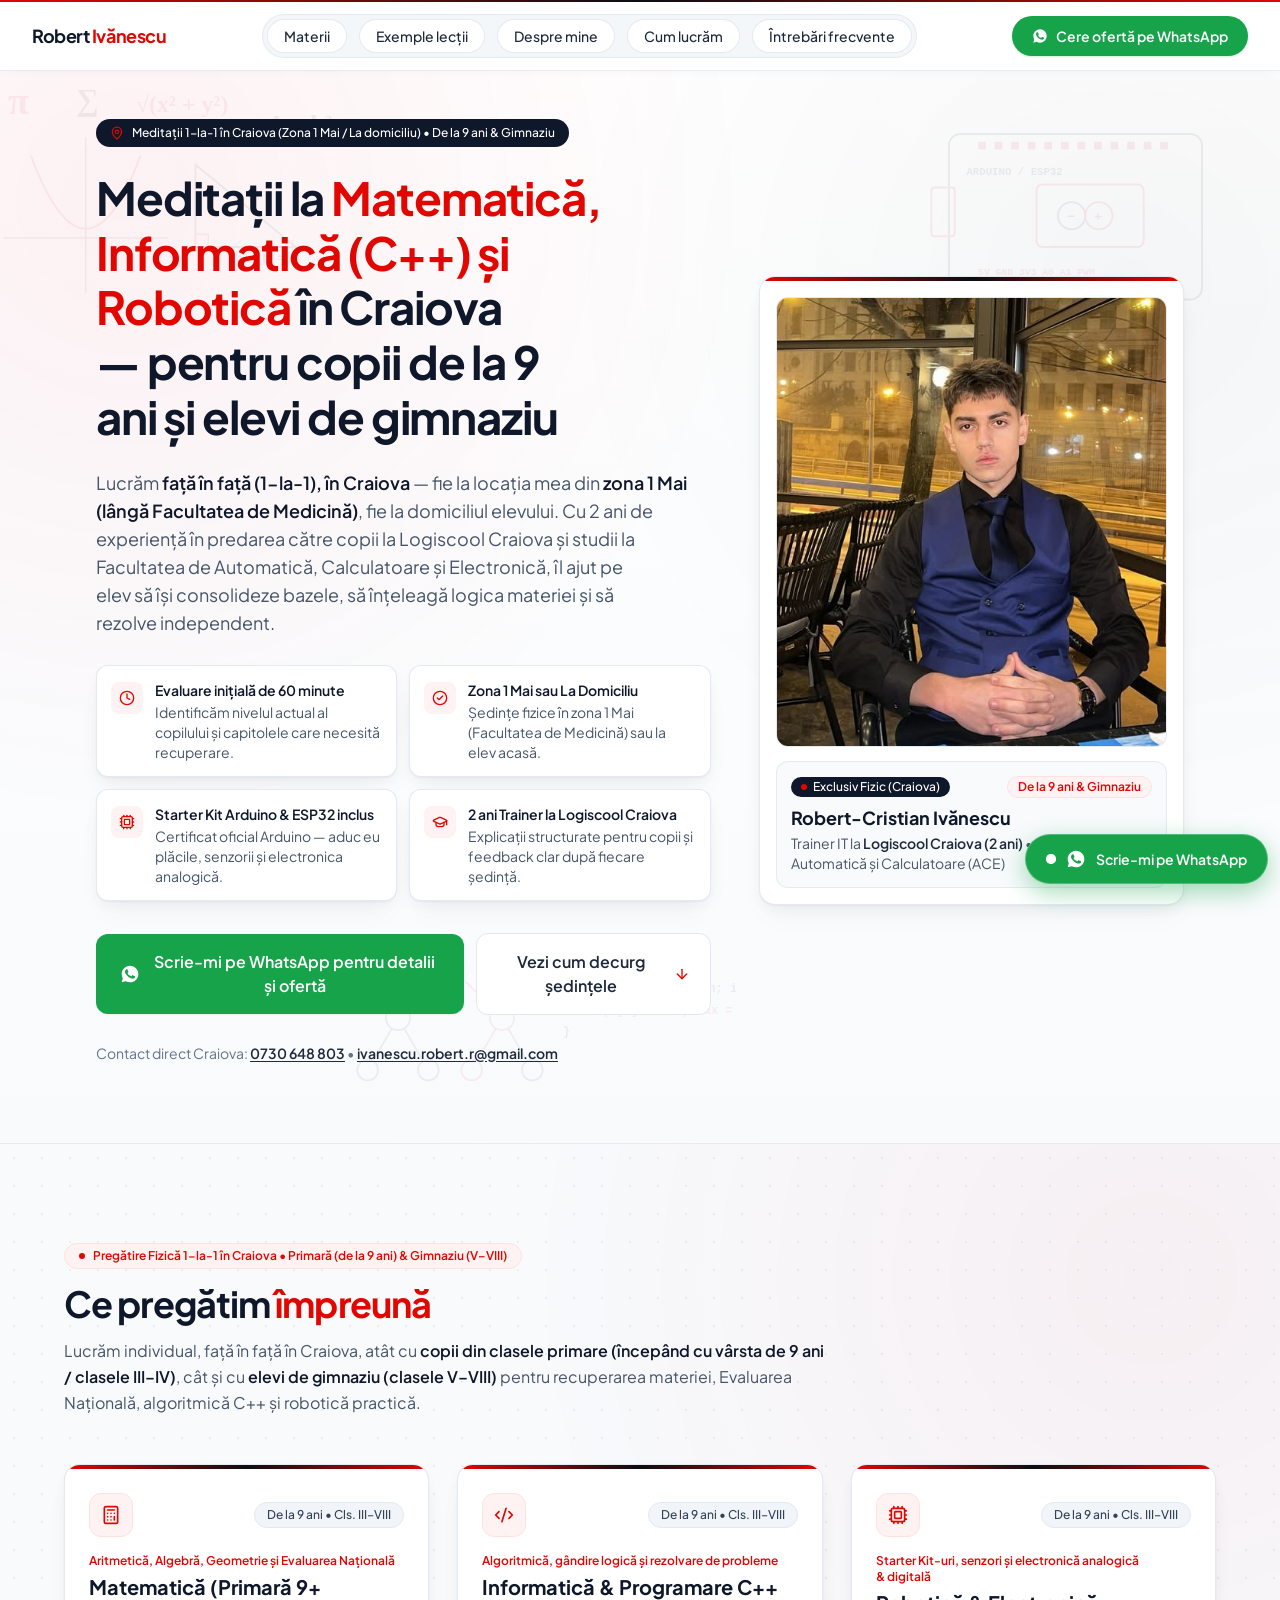
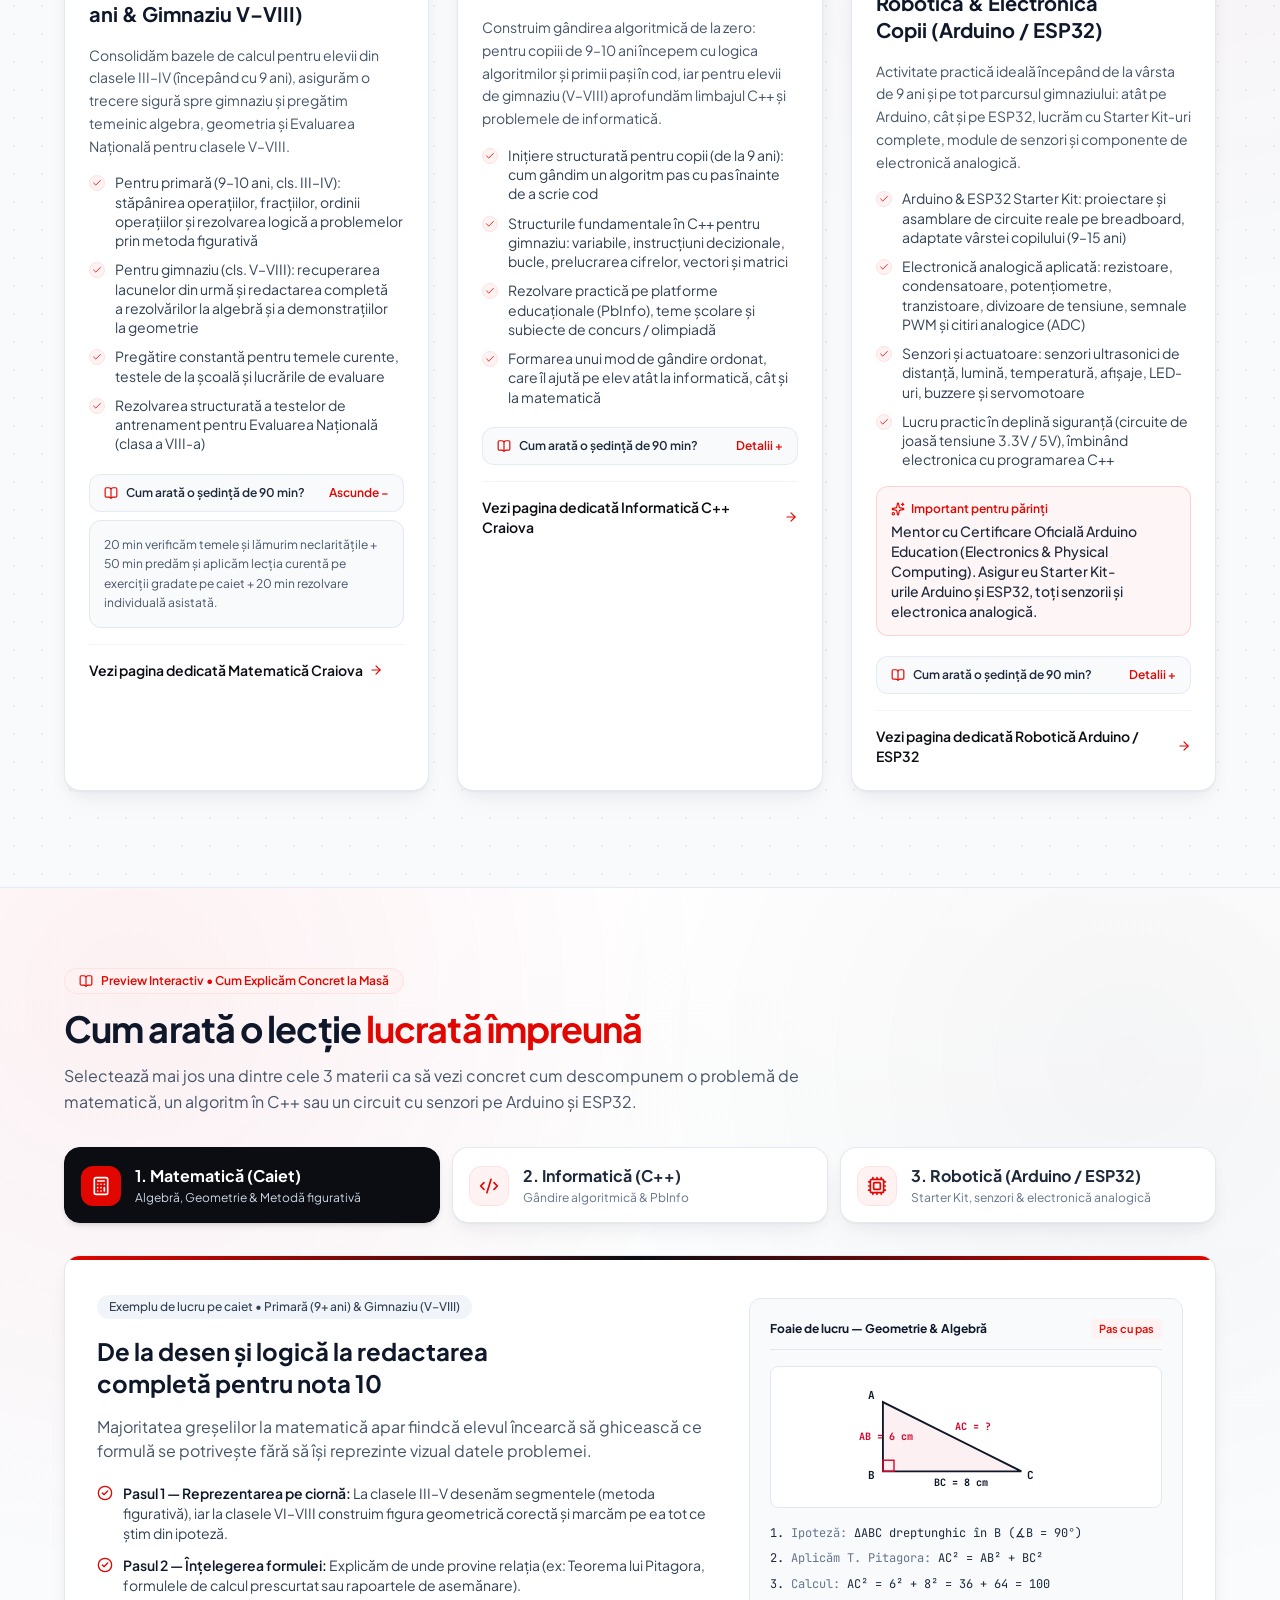
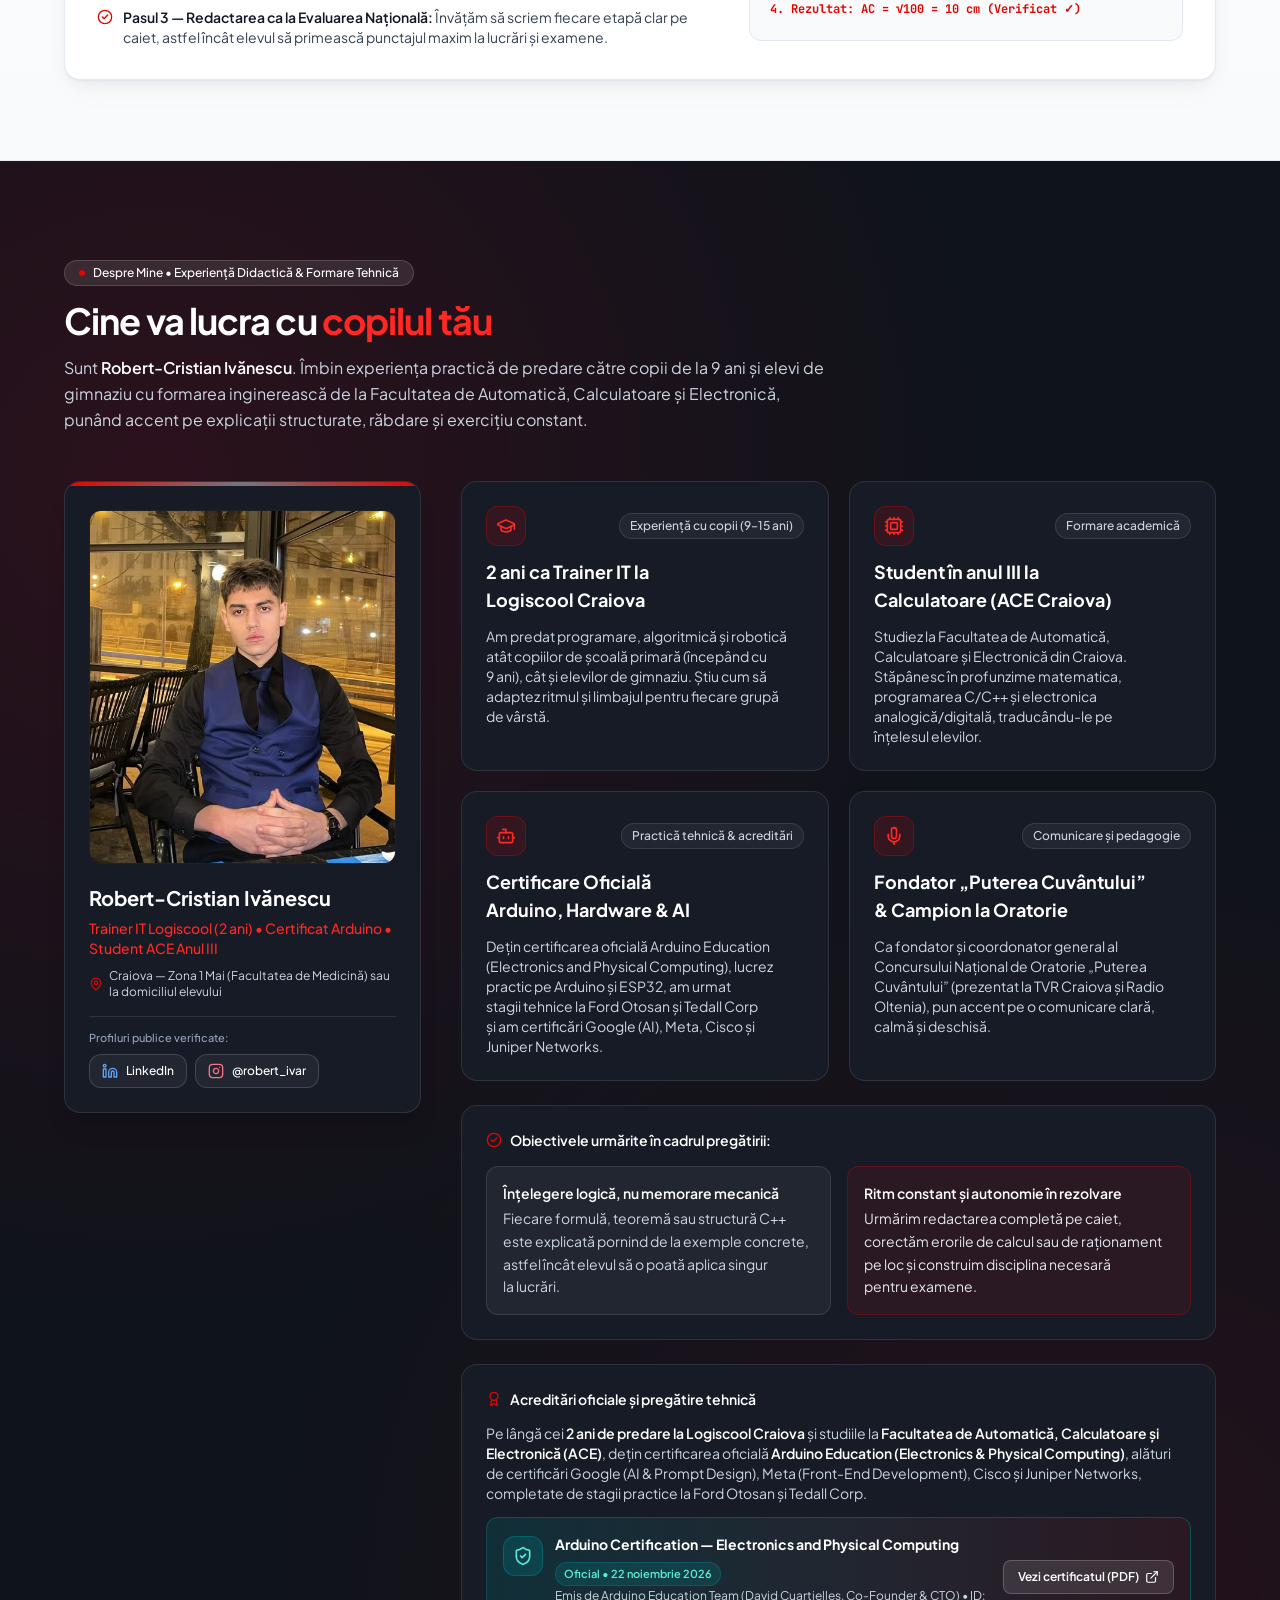
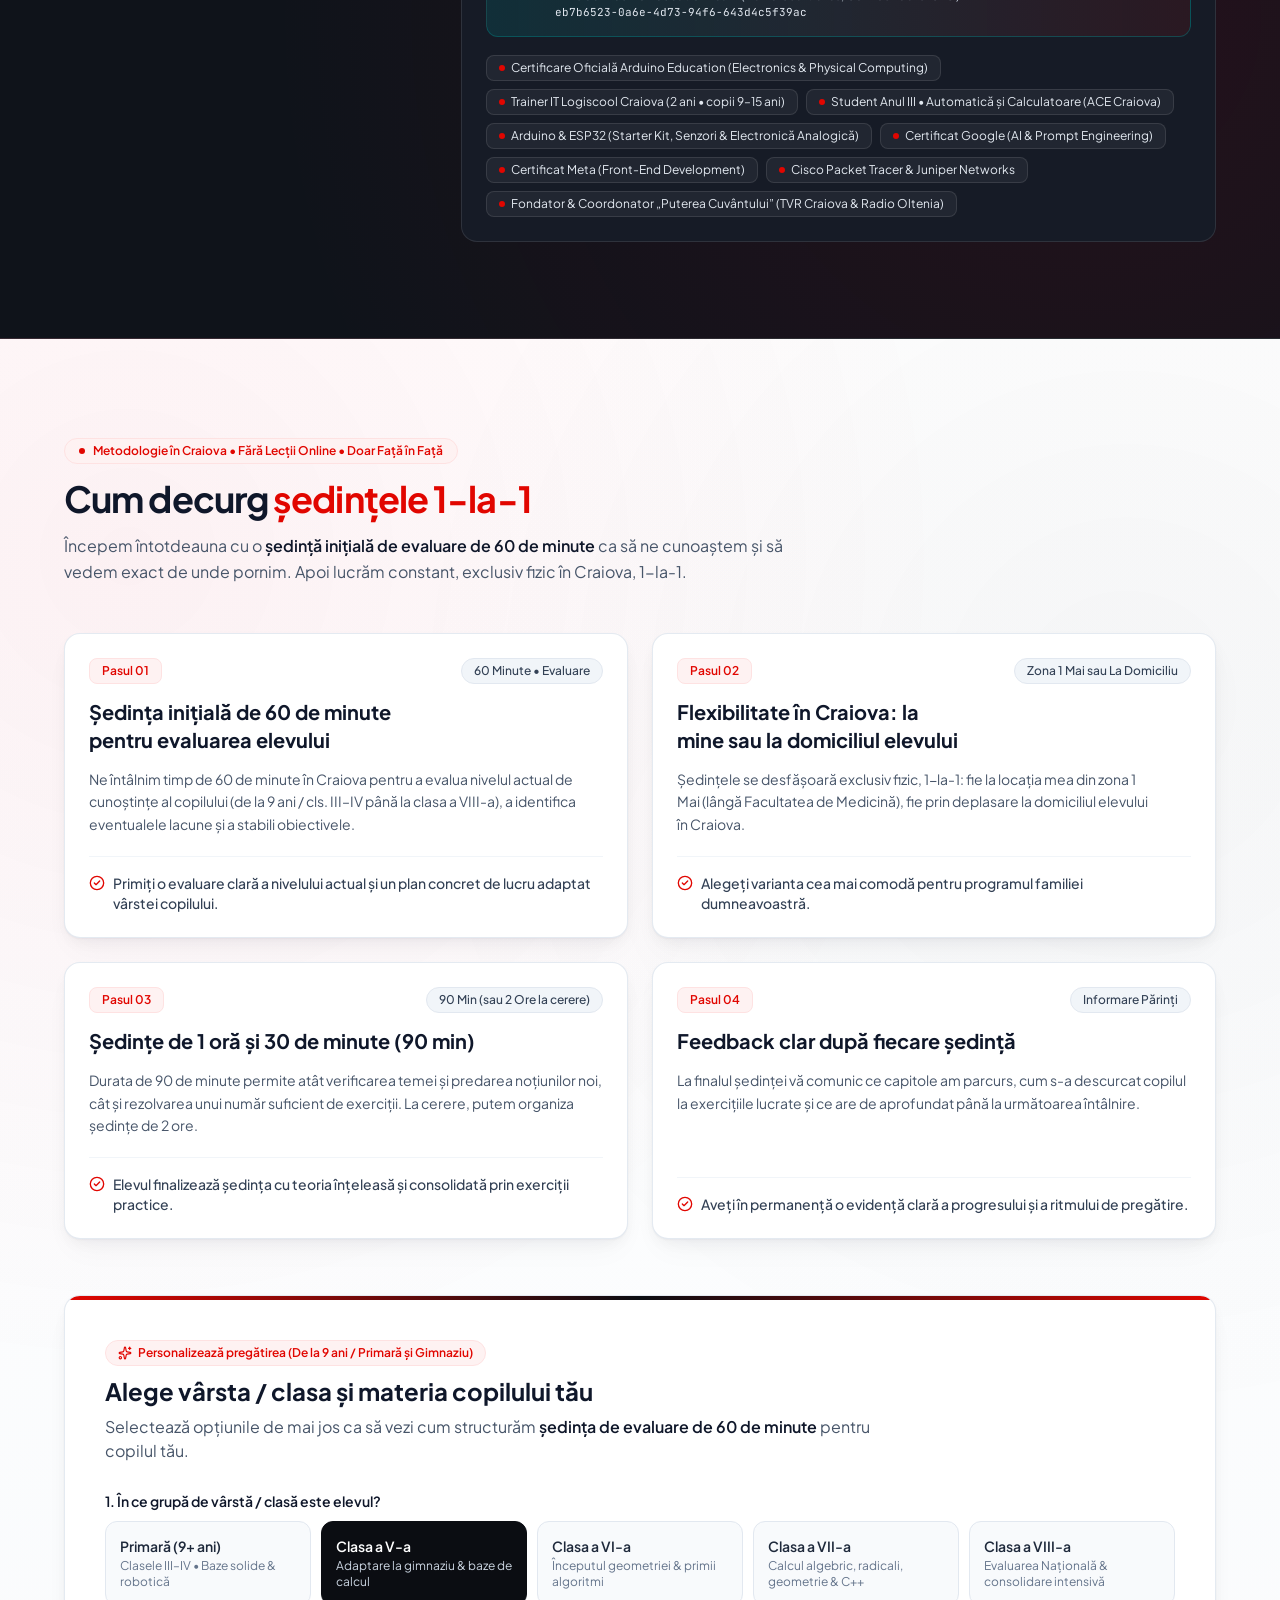
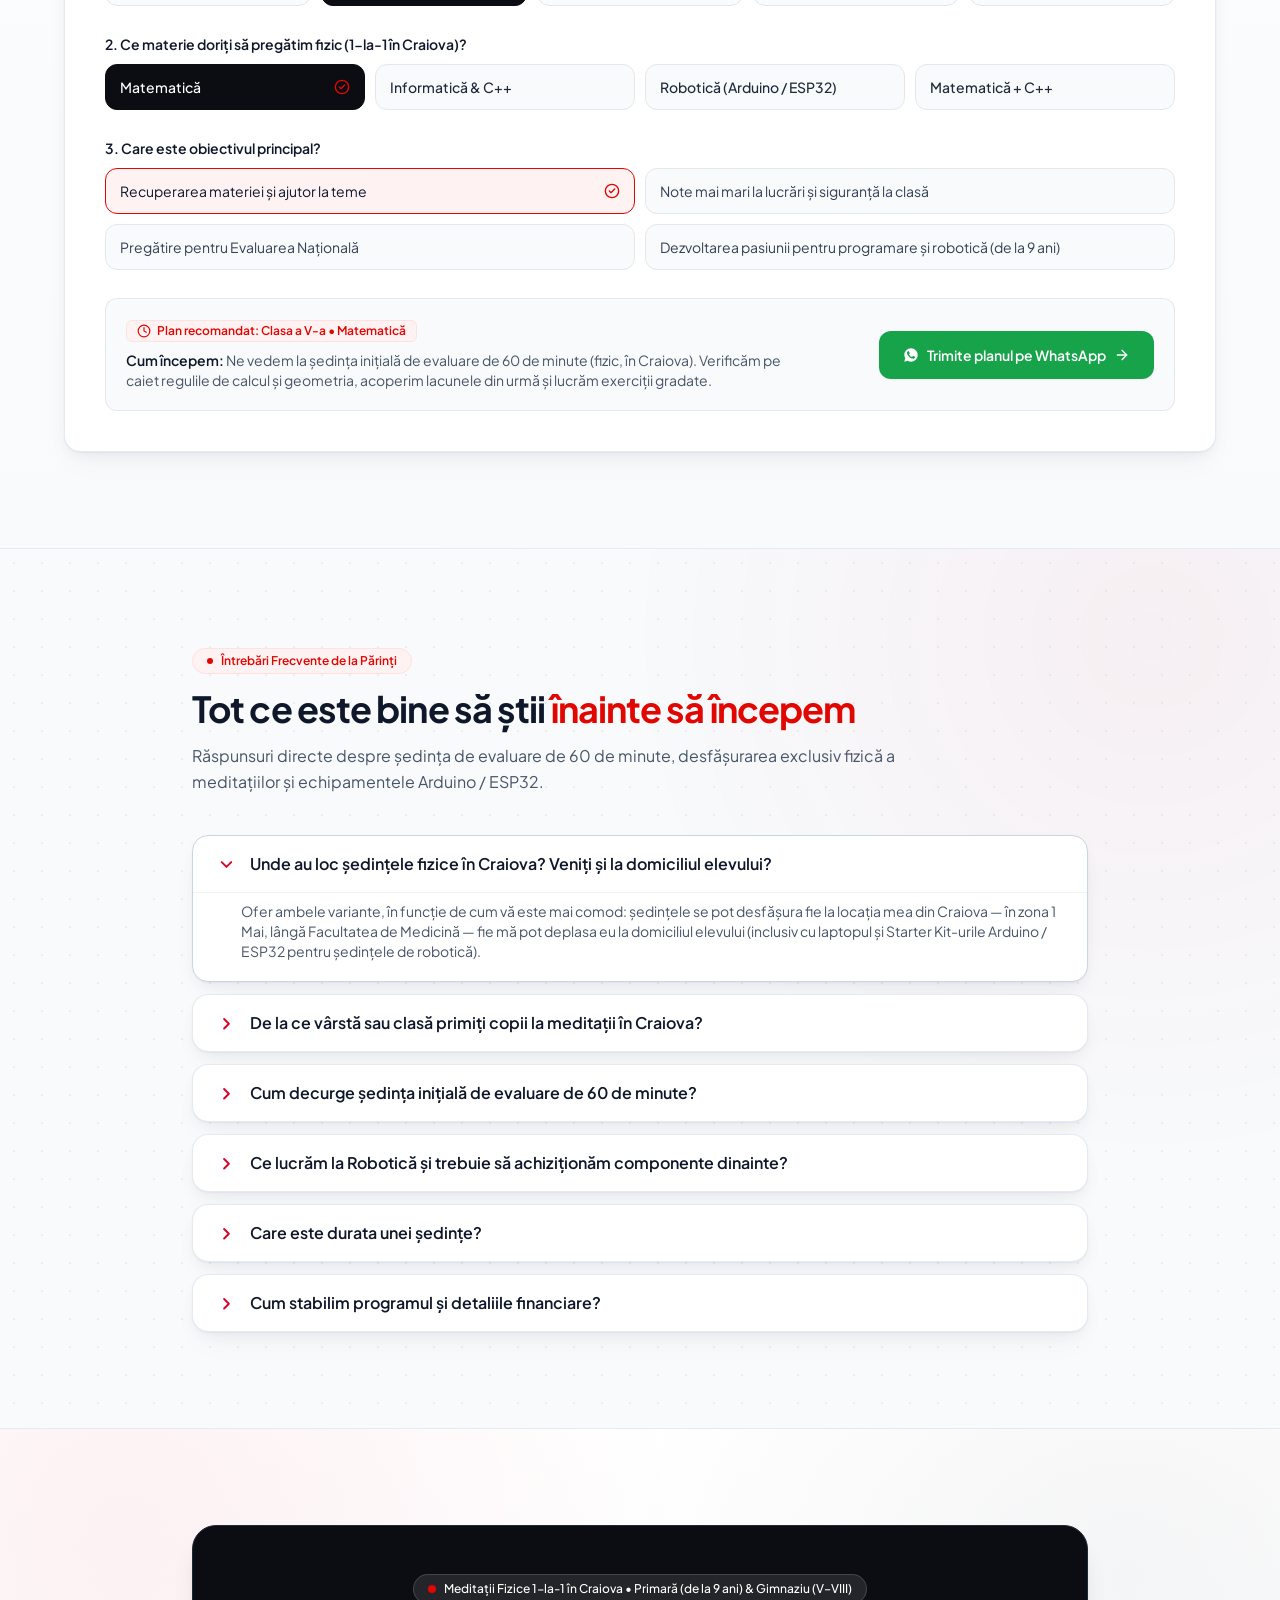
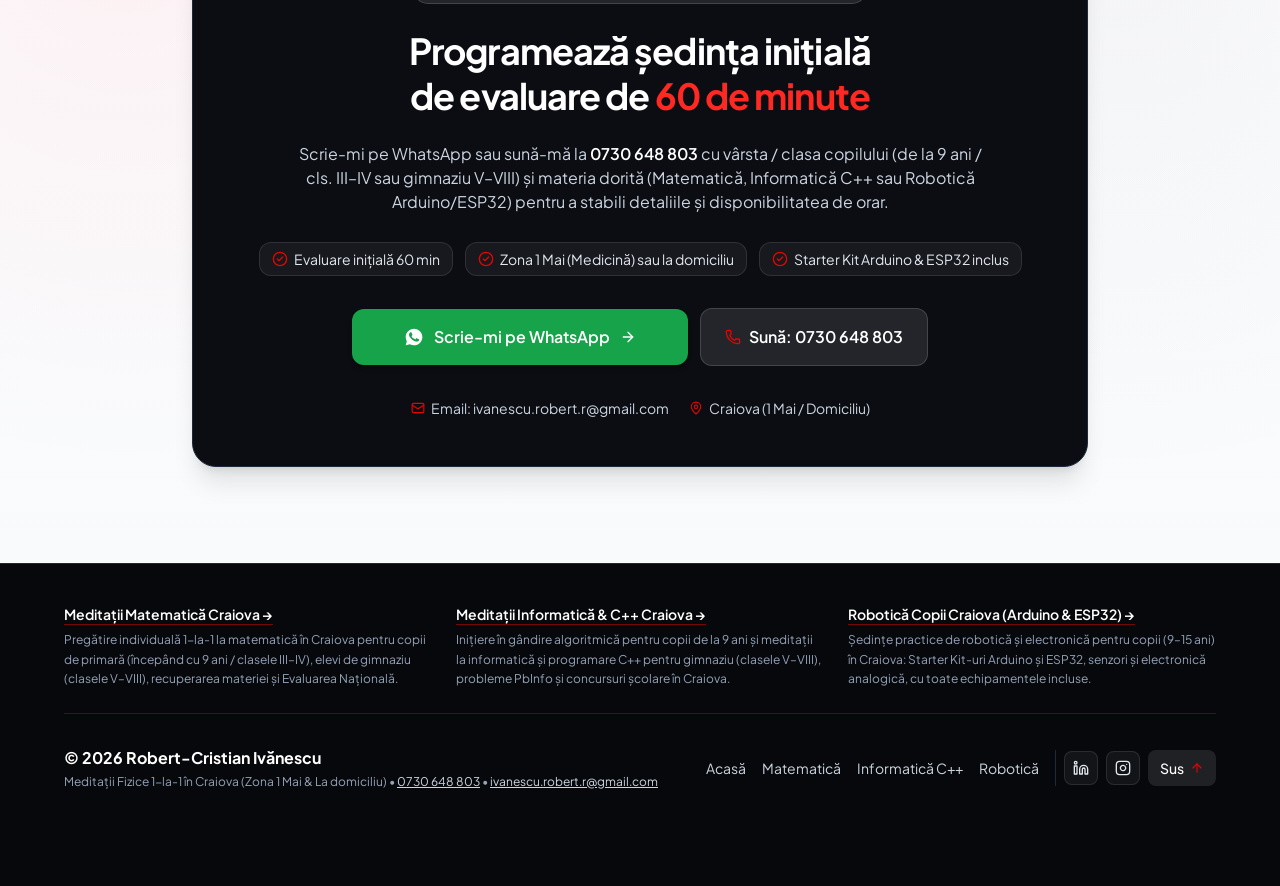
==== commit c3ee8c93: "Add official Arduino Education Certification (Electronics & Physical Computing) across About, Hero, " ====
--- a/index.html
+++ b/index.html
@@ -141,6 +141,18 @@
               "@type": "CollegeOrUniversity",
               "name": "Facultatea de Automatică, Calculatoare și Electronică — Universitatea din Craiova"
             },
+            "hasCredential": {
+              "@type": "EducationalOccupationalCredential",
+              "name": "Arduino Certification — Electronics and Physical Computing",
+              "credentialCategory": "certification",
+              "dateCreated": "2026-11-22",
+              "identifier": "eb7b6523-0a6e-4d73-94f6-643d4c5f39ac",
+              "url": "https://robertdev.me/certificat-arduino-robert-ivanescu.pdf",
+              "recognizedBy": {
+                "@type": "Organization",
+                "name": "Arduino Education"
+              }
+            },
             "sameAs": [
               "https://www.linkedin.com/in/robert-cristian-iv%C4%83nescu-46baa6378/",
               "https://www.instagram.com/robert_ivar/"
@@ -149,10 +161,10 @@
         ]
       }
     </script>
-    <script type="module" crossorigin src="/assets/vendor-icons-CVZkmHmZ.js"></script>
-    <script type="module" crossorigin src="/assets/vendor-react-RlxluetE.js"></script>
-    <script type="module" crossorigin src="/assets/main-BlTdM7w2.js"></script>
-    <link rel="stylesheet" crossorigin href="/assets/main-I5YBjiHI.css">
+    <script type="module" crossorigin src="/assets/vendor-icons-qHYWHtwr.js"></script>
+    <script type="module" crossorigin src="/assets/vendor-react-DEtbE9Vr.js"></script>
+    <script type="module" crossorigin src="/assets/main-Bn0vZumV.js"></script>
+    <link rel="stylesheet" crossorigin href="/assets/main-BK8nLPgQ.css">
   </head>
   <body class="bg-white text-slate-900 antialiased">
     <div id="root" data-page="home">
@@ -216,6 +228,7 @@
           <p>
             Fondator și coordonator general al Concursului Național de Oratorie Puterea Cuvântului din Craiova.
             Experiența didactică de la Logiscool Craiova mă ajută să explic calm și clar fiecărui elev.
+            Dețin <a href="/certificat-arduino-robert-ivanescu.pdf">certificare oficială Arduino Education</a> (Electronics &amp; Physical Computing).
             Profile publice: <a href="https://www.linkedin.com/in/robert-cristian-iv%C4%83nescu-46baa6378/">Profil LinkedIn Robert Ivănescu</a> și <a href="https://www.instagram.com/robert_ivar/">Instagram @robert_ivar</a>.
           </p>
         </section>
--- a/assets/main-BK8nLPgQ.css
+++ b/assets/main-BK8nLPgQ.css
@@ -0,0 +1 @@
+*,:before,:after{--tw-border-spacing-x: 0;--tw-border-spacing-y: 0;--tw-translate-x: 0;--tw-translate-y: 0;--tw-rotate: 0;--tw-skew-x: 0;--tw-skew-y: 0;--tw-scale-x: 1;--tw-scale-y: 1;--tw-pan-x: ;--tw-pan-y: ;--tw-pinch-zoom: ;--tw-scroll-snap-strictness: proximity;--tw-gradient-from-position: ;--tw-gradient-via-position: ;--tw-gradient-to-position: ;--tw-ordinal: ;--tw-slashed-zero: ;--tw-numeric-figure: ;--tw-numeric-spacing: ;--tw-numeric-fraction: ;--tw-ring-inset: ;--tw-ring-offset-width: 0px;--tw-ring-offset-color: #fff;--tw-ring-color: rgb(59 130 246 / .5);--tw-ring-offset-shadow: 0 0 #0000;--tw-ring-shadow: 0 0 #0000;--tw-shadow: 0 0 #0000;--tw-shadow-colored: 0 0 #0000;--tw-blur: ;--tw-brightness: ;--tw-contrast: ;--tw-grayscale: ;--tw-hue-rotate: ;--tw-invert: ;--tw-saturate: ;--tw-sepia: ;--tw-drop-shadow: ;--tw-backdrop-blur: ;--tw-backdrop-brightness: ;--tw-backdrop-contrast: ;--tw-backdrop-grayscale: ;--tw-backdrop-hue-rotate: ;--tw-backdrop-invert: ;--tw-backdrop-opacity: ;--tw-backdrop-saturate: ;--tw-backdrop-sepia: ;--tw-contain-size: ;--tw-contain-layout: ;--tw-contain-paint: ;--tw-contain-style: }::backdrop{--tw-border-spacing-x: 0;--tw-border-spacing-y: 0;--tw-translate-x: 0;--tw-translate-y: 0;--tw-rotate: 0;--tw-skew-x: 0;--tw-skew-y: 0;--tw-scale-x: 1;--tw-scale-y: 1;--tw-pan-x: ;--tw-pan-y: ;--tw-pinch-zoom: ;--tw-scroll-snap-strictness: proximity;--tw-gradient-from-position: ;--tw-gradient-via-position: ;--tw-gradient-to-position: ;--tw-ordinal: ;--tw-slashed-zero: ;--tw-numeric-figure: ;--tw-numeric-spacing: ;--tw-numeric-fraction: ;--tw-ring-inset: ;--tw-ring-offset-width: 0px;--tw-ring-offset-color: #fff;--tw-ring-color: rgb(59 130 246 / .5);--tw-ring-offset-shadow: 0 0 #0000;--tw-ring-shadow: 0 0 #0000;--tw-shadow: 0 0 #0000;--tw-shadow-colored: 0 0 #0000;--tw-blur: ;--tw-brightness: ;--tw-contrast: ;--tw-grayscale: ;--tw-hue-rotate: ;--tw-invert: ;--tw-saturate: ;--tw-sepia: ;--tw-drop-shadow: ;--tw-backdrop-blur: ;--tw-backdrop-brightness: ;--tw-backdrop-contrast: ;--tw-backdrop-grayscale: ;--tw-backdrop-hue-rotate: ;--tw-backdrop-invert: ;--tw-backdrop-opacity: ;--tw-backdrop-saturate: ;--tw-backdrop-sepia: ;--tw-contain-size: ;--tw-contain-layout: ;--tw-contain-paint: ;--tw-contain-style: }*,:before,:after{box-sizing:border-box;border-width:0;border-style:solid;border-color:#e5e7eb}:before,:after{--tw-content: ""}html,:host{line-height:1.5;-webkit-text-size-adjust:100%;-moz-tab-size:4;-o-tab-size:4;tab-size:4;font-family:Plus Jakarta Sans,Inter,system-ui,-apple-system,sans-serif;font-feature-settings:normal;font-variation-settings:normal;-webkit-tap-highlight-color:transparent}body{margin:0;line-height:inherit}hr{height:0;color:inherit;border-top-width:1px}abbr:where([title]){-webkit-text-decoration:underline dotted;text-decoration:underline dotted}h1,h2,h3,h4,h5,h6{font-size:inherit;font-weight:inherit}a{color:inherit;text-decoration:inherit}b,strong{font-weight:bolder}code,kbd,samp,pre{font-family:JetBrains Mono,ui-monospace,SFMono-Regular,Menlo,monospace;font-feature-settings:normal;font-variation-settings:normal;font-size:1em}small{font-size:80%}sub,sup{font-size:75%;line-height:0;position:relative;vertical-align:baseline}sub{bottom:-.25em}sup{top:-.5em}table{text-indent:0;border-color:inherit;border-collapse:collapse}button,input,optgroup,select,textarea{font-family:inherit;font-feature-settings:inherit;font-variation-settings:inherit;font-size:100%;font-weight:inherit;line-height:inherit;letter-spacing:inherit;color:inherit;margin:0;padding:0}button,select{text-transform:none}button,input:where([type=button]),input:where([type=reset]),input:where([type=submit]){-webkit-appearance:button;background-color:transparent;background-image:none}:-moz-focusring{outline:auto}:-moz-ui-invalid{box-shadow:none}progress{vertical-align:baseline}::-webkit-inner-spin-button,::-webkit-outer-spin-button{height:auto}[type=search]{-webkit-appearance:textfield;outline-offset:-2px}::-webkit-search-decoration{-webkit-appearance:none}::-webkit-file-upload-button{-webkit-appearance:button;font:inherit}summary{display:list-item}blockquote,dl,dd,h1,h2,h3,h4,h5,h6,hr,figure,p,pre{margin:0}fieldset{margin:0;padding:0}legend{padding:0}ol,ul,menu{list-style:none;margin:0;padding:0}dialog{padding:0}textarea{resize:vertical}input::-moz-placeholder,textarea::-moz-placeholder{opacity:1;color:#9ca3af}input::placeholder,textarea::placeholder{opacity:1;color:#9ca3af}button,[role=button]{cursor:pointer}:disabled{cursor:default}img,svg,video,canvas,audio,iframe,embed,object{display:block;vertical-align:middle}img,video{max-width:100%;height:auto}[hidden]:where(:not([hidden=until-found])){display:none}:root{--color-obsidian: #0F131A;--color-obsidian-card: #161B26;--color-white: #FFFFFF;--color-ice: #F8FAFC;--color-racing-red: #D90429;--color-whatsapp: #16A34A;--in-oklab: }@supports (background: linear-gradient(in oklab,white,black)){:root{--in-oklab: in oklab}}html{scroll-behavior:smooth;scroll-padding-top:4.75rem;container-type:scroll-state;font-family:Plus Jakarta Sans,Inter,system-ui,-apple-system,sans-serif;background-color:#fff;color:#0f172a;line-height:1.5;-webkit-font-smoothing:antialiased;-moz-osx-font-smoothing:grayscale}body{background-color:#fff;color:#0f172a;line-height:1.6;text-align:start;overflow-x:hidden;margin:0}h1,h2,h3{text-wrap:balance}p,li,blockquote{text-wrap:pretty;overflow-wrap:break-word}::-moz-selection{background-color:#d9042924;color:#0f172a}::selection{background-color:#d9042924;color:#0f172a}.btn-interactive{position:relative;overflow:hidden;transition:transform .2s cubic-bezier(.16,1,.3,1),box-shadow .2s ease,background-color .2s ease}.btn-interactive:after{content:"";position:absolute;top:0;left:-120%;width:60%;height:100%;background:linear-gradient(90deg,transparent,rgba(255,255,255,.22),transparent);transform:skew(-20deg);transition:left .55s ease;pointer-events:none}.btn-interactive:hover:not(:disabled):after{left:140%}.btn-interactive:hover:not(:disabled){transform:translateY(-1.5px)}.btn-interactive:active:not(:disabled){transform:translateY(.5px) scale(.99)}.sr-only{position:absolute;width:1px;height:1px;padding:0;margin:-1px;overflow:hidden;clip:rect(0,0,0,0);white-space:nowrap;border-width:0}.pointer-events-none{pointer-events:none}.visible{visibility:visible}.fixed{position:fixed}.absolute{position:absolute}.relative{position:relative}.inset-0{top:0;right:0;bottom:0;left:0}.-left-6{left:-1.5rem}.-top-4{top:-1rem}.bottom-2{bottom:.5rem}.bottom-3{bottom:.75rem}.left-1\/4{left:25%}.right-0{right:0}.right-2\.5{right:.625rem}.top-6{top:1.5rem}.z-0{z-index:0}.z-10{z-index:10}.z-50{z-index:50}.m-0{margin:0}.mx-auto{margin-left:auto;margin-right:auto}.mb-0\.5{margin-bottom:.125rem}.mb-1{margin-bottom:.25rem}.mb-10{margin-bottom:2.5rem}.mb-6{margin-bottom:1.5rem}.mt-0\.5{margin-top:.125rem}.mt-2{margin-top:.5rem}.mt-5{margin-top:1.25rem}.mt-auto{margin-top:auto}.block{display:block}.inline-block{display:inline-block}.flex{display:flex}.inline-flex{display:inline-flex}.grid{display:grid}.hidden{display:none}.aspect-\[4\/4\.6\]{aspect-ratio:4/4.6}.h-1{height:.25rem}.h-1\.5{height:.375rem}.h-10{height:2.5rem}.h-11{height:2.75rem}.h-2{height:.5rem}.h-2\.5{height:.625rem}.h-3{height:.75rem}.h-3\.5{height:.875rem}.h-4{height:1rem}.h-5{height:1.25rem}.h-8{height:2rem}.h-\[2px\]{height:2px}.h-auto{height:auto}.h-full{height:100%}.min-h-\[4\.25rem\]{min-height:4.25rem}.min-h-screen{min-height:100vh}.w-1\.5{width:.375rem}.w-10{width:2.5rem}.w-11{width:2.75rem}.w-2{width:.5rem}.w-2\.5{width:.625rem}.w-3{width:.75rem}.w-3\.5{width:.875rem}.w-4{width:1rem}.w-5{width:1.25rem}.w-72{width:18rem}.w-8{width:2rem}.w-80{width:20rem}.w-full{width:100%}.min-w-0{min-width:0px}.max-w-2xl{max-width:42rem}.max-w-3xl{max-width:48rem}.max-w-4xl{max-width:56rem}.max-w-6xl{max-width:72rem}.max-w-\[1680px\]{max-width:1680px}.max-w-\[240px\]{max-width:240px}.max-w-\[58ch\]{max-width:58ch}.max-w-\[62ch\]{max-width:62ch}.max-w-\[65ch\]{max-width:65ch}.max-w-sm{max-width:24rem}.max-w-xl{max-width:36rem}.flex-1{flex:1 1 0%}.shrink-0{flex-shrink:0}.scale-\[1\.06\]{--tw-scale-x: 1.06;--tw-scale-y: 1.06;transform:translate(var(--tw-translate-x),var(--tw-translate-y)) rotate(var(--tw-rotate)) skew(var(--tw-skew-x)) skewY(var(--tw-skew-y)) scaleX(var(--tw-scale-x)) scaleY(var(--tw-scale-y))}@keyframes ping{75%,to{transform:scale(2);opacity:0}}.animate-ping{animation:ping 1s cubic-bezier(0,0,.2,1) infinite}@keyframes pulse{50%{opacity:.5}}.animate-pulse{animation:pulse 2s cubic-bezier(.4,0,.6,1) infinite}.cursor-pointer{cursor:pointer}.select-none{-webkit-user-select:none;-moz-user-select:none;user-select:none}.scroll-mt-16{scroll-margin-top:4rem}.scroll-mt-20{scroll-margin-top:5rem}.list-none{list-style-type:none}.grid-cols-1{grid-template-columns:repeat(1,minmax(0,1fr))}.grid-cols-2{grid-template-columns:repeat(2,minmax(0,1fr))}.flex-col{flex-direction:column}.flex-wrap{flex-wrap:wrap}.items-start{align-items:flex-start}.items-center{align-items:center}.items-baseline{align-items:baseline}.items-stretch{align-items:stretch}.justify-center{justify-content:center}.justify-between{justify-content:space-between}.gap-1\.5{gap:.375rem}.gap-10{gap:2.5rem}.gap-2{gap:.5rem}.gap-2\.5{gap:.625rem}.gap-3{gap:.75rem}.gap-3\.5{gap:.875rem}.gap-4{gap:1rem}.gap-5{gap:1.25rem}.gap-6{gap:1.5rem}.gap-8{gap:2rem}.space-y-0\.5>:not([hidden])~:not([hidden]){--tw-space-y-reverse: 0;margin-top:calc(.125rem * calc(1 - var(--tw-space-y-reverse)));margin-bottom:calc(.125rem * var(--tw-space-y-reverse))}.space-y-1>:not([hidden])~:not([hidden]){--tw-space-y-reverse: 0;margin-top:calc(.25rem * calc(1 - var(--tw-space-y-reverse)));margin-bottom:calc(.25rem * var(--tw-space-y-reverse))}.space-y-1\.5>:not([hidden])~:not([hidden]){--tw-space-y-reverse: 0;margin-top:calc(.375rem * calc(1 - var(--tw-space-y-reverse)));margin-bottom:calc(.375rem * var(--tw-space-y-reverse))}.space-y-10>:not([hidden])~:not([hidden]){--tw-space-y-reverse: 0;margin-top:calc(2.5rem * calc(1 - var(--tw-space-y-reverse)));margin-bottom:calc(2.5rem * var(--tw-space-y-reverse))}.space-y-14>:not([hidden])~:not([hidden]){--tw-space-y-reverse: 0;margin-top:calc(3.5rem * calc(1 - var(--tw-space-y-reverse)));margin-bottom:calc(3.5rem * var(--tw-space-y-reverse))}.space-y-2>:not([hidden])~:not([hidden]){--tw-space-y-reverse: 0;margin-top:calc(.5rem * calc(1 - var(--tw-space-y-reverse)));margin-bottom:calc(.5rem * var(--tw-space-y-reverse))}.space-y-2\.5>:not([hidden])~:not([hidden]){--tw-space-y-reverse: 0;margin-top:calc(.625rem * calc(1 - var(--tw-space-y-reverse)));margin-bottom:calc(.625rem * var(--tw-space-y-reverse))}.space-y-3>:not([hidden])~:not([hidden]){--tw-space-y-reverse: 0;margin-top:calc(.75rem * calc(1 - var(--tw-space-y-reverse)));margin-bottom:calc(.75rem * var(--tw-space-y-reverse))}.space-y-3\.5>:not([hidden])~:not([hidden]){--tw-space-y-reverse: 0;margin-top:calc(.875rem * calc(1 - var(--tw-space-y-reverse)));margin-bottom:calc(.875rem * var(--tw-space-y-reverse))}.space-y-4>:not([hidden])~:not([hidden]){--tw-space-y-reverse: 0;margin-top:calc(1rem * calc(1 - var(--tw-space-y-reverse)));margin-bottom:calc(1rem * var(--tw-space-y-reverse))}.space-y-6>:not([hidden])~:not([hidden]){--tw-space-y-reverse: 0;margin-top:calc(1.5rem * calc(1 - var(--tw-space-y-reverse)));margin-bottom:calc(1.5rem * var(--tw-space-y-reverse))}.space-y-7>:not([hidden])~:not([hidden]){--tw-space-y-reverse: 0;margin-top:calc(1.75rem * calc(1 - var(--tw-space-y-reverse)));margin-bottom:calc(1.75rem * var(--tw-space-y-reverse))}.space-y-8>:not([hidden])~:not([hidden]){--tw-space-y-reverse: 0;margin-top:calc(2rem * calc(1 - var(--tw-space-y-reverse)));margin-bottom:calc(2rem * var(--tw-space-y-reverse))}.overflow-hidden{overflow:hidden}.overflow-x-auto{overflow-x:auto}.scroll-smooth{scroll-behavior:smooth}.whitespace-nowrap{white-space:nowrap}.rounded{border-radius:.25rem}.rounded-2xl{border-radius:1rem}.rounded-3xl{border-radius:1.5rem}.rounded-full{border-radius:9999px}.rounded-lg{border-radius:.5rem}.rounded-md{border-radius:.375rem}.rounded-xl{border-radius:.75rem}.border{border-width:1px}.border-b{border-bottom-width:1px}.border-l{border-left-width:1px}.border-t{border-top-width:1px}.border-\[\#008184\]\/30{border-color:#0081844d}.border-\[\#008184\]\/40{border-color:#00818466}.border-\[\#008184\]\/45{border-color:#00818473}.border-\[\#008184\]\/50{border-color:#00818480}.border-obsidian-900{--tw-border-opacity: 1;border-color:rgb(11 13 18 / var(--tw-border-opacity, 1))}.border-racing{--tw-border-opacity: 1;border-color:rgb(225 6 0 / var(--tw-border-opacity, 1))}.border-racing\/30{border-color:#e106004d}.border-red-100{--tw-border-opacity: 1;border-color:rgb(254 226 226 / var(--tw-border-opacity, 1))}.border-red-200\/80{border-color:#fecacacc}.border-slate-100{--tw-border-opacity: 1;border-color:rgb(241 245 249 / var(--tw-border-opacity, 1))}.border-slate-200{--tw-border-opacity: 1;border-color:rgb(226 232 240 / var(--tw-border-opacity, 1))}.border-slate-200\/80{border-color:#e2e8f0cc}.border-slate-200\/90{border-color:#e2e8f0e6}.border-slate-800{--tw-border-opacity: 1;border-color:rgb(30 41 59 / var(--tw-border-opacity, 1))}.border-slate-800\/80{border-color:#1e293bcc}.border-white\/10{border-color:#ffffff1a}.border-white\/15{border-color:#ffffff26}.border-white\/20{border-color:#fff3}.border-white\/25{border-color:#ffffff40}.bg-\[\#008184\]\/10{background-color:#0081841a}.bg-\[\#008184\]\/25{background-color:#00818440}.bg-\[\#161B26\]{--tw-bg-opacity: 1;background-color:rgb(22 27 38 / var(--tw-bg-opacity, 1))}.bg-obsidian-900{--tw-bg-opacity: 1;background-color:rgb(11 13 18 / var(--tw-bg-opacity, 1))}.bg-obsidian-950{--tw-bg-opacity: 1;background-color:rgb(7 8 11 / var(--tw-bg-opacity, 1))}.bg-racing{--tw-bg-opacity: 1;background-color:rgb(225 6 0 / var(--tw-bg-opacity, 1))}.bg-racing\/10{background-color:#e106001a}.bg-racing\/15{background-color:#e1060026}.bg-red-50{--tw-bg-opacity: 1;background-color:rgb(254 242 242 / var(--tw-bg-opacity, 1))}.bg-red-50\/70{background-color:#fef2f2b3}.bg-slate-100{--tw-bg-opacity: 1;background-color:rgb(241 245 249 / var(--tw-bg-opacity, 1))}.bg-slate-100\/75{background-color:#f1f5f9bf}.bg-slate-50{--tw-bg-opacity: 1;background-color:rgb(248 250 252 / var(--tw-bg-opacity, 1))}.bg-slate-900{--tw-bg-opacity: 1;background-color:rgb(15 23 42 / var(--tw-bg-opacity, 1))}.bg-whatsapp{--tw-bg-opacity: 1;background-color:rgb(22 163 74 / var(--tw-bg-opacity, 1))}.bg-white{--tw-bg-opacity: 1;background-color:rgb(255 255 255 / var(--tw-bg-opacity, 1))}.bg-white\/10{background-color:#ffffff1a}.bg-white\/5{background-color:#ffffff0d}.bg-white\/95{background-color:#fffffff2}.bg-gradient-to-r{background-image:linear-gradient(to right,var(--tw-gradient-stops))}.from-\[\#008184\]\/20{--tw-gradient-from: rgb(0 129 132 / .2) var(--tw-gradient-from-position);--tw-gradient-to: rgb(0 129 132 / 0) var(--tw-gradient-to-position);--tw-gradient-stops: var(--tw-gradient-from), var(--tw-gradient-to)}.from-racing{--tw-gradient-from: #E10600 var(--tw-gradient-from-position);--tw-gradient-to: rgb(225 6 0 / 0) var(--tw-gradient-to-position);--tw-gradient-stops: var(--tw-gradient-from), var(--tw-gradient-to)}.via-obsidian-900{--tw-gradient-to: rgb(11 13 18 / 0) var(--tw-gradient-to-position);--tw-gradient-stops: var(--tw-gradient-from), #0B0D12 var(--tw-gradient-via-position), var(--tw-gradient-to)}.via-white\/40{--tw-gradient-to: rgb(255 255 255 / 0) var(--tw-gradient-to-position);--tw-gradient-stops: var(--tw-gradient-from), rgb(255 255 255 / .4) var(--tw-gradient-via-position), var(--tw-gradient-to)}.via-white\/5{--tw-gradient-to: rgb(255 255 255 / 0) var(--tw-gradient-to-position);--tw-gradient-stops: var(--tw-gradient-from), rgb(255 255 255 / .05) var(--tw-gradient-via-position), var(--tw-gradient-to)}.to-racing{--tw-gradient-to: #E10600 var(--tw-gradient-to-position)}.to-racing\/10{--tw-gradient-to: rgb(225 6 0 / .1) var(--tw-gradient-to-position)}.object-cover{-o-object-fit:cover;object-fit:cover}.object-\[50\%_82\%\]{-o-object-position:50% 82%;object-position:50% 82%}.p-0{padding:0}.p-1{padding:.25rem}.p-2{padding:.5rem}.p-2\.5{padding:.625rem}.p-3{padding:.75rem}.p-3\.5{padding:.875rem}.p-4{padding:1rem}.p-5{padding:1.25rem}.p-6{padding:1.5rem}.px-2{padding-left:.5rem;padding-right:.5rem}.px-2\.5{padding-left:.625rem;padding-right:.625rem}.px-3{padding-left:.75rem;padding-right:.75rem}.px-3\.5{padding-left:.875rem;padding-right:.875rem}.px-4{padding-left:1rem;padding-right:1rem}.px-5{padding-left:1.25rem;padding-right:1.25rem}.px-6{padding-left:1.5rem;padding-right:1.5rem}.py-0\.5{padding-top:.125rem;padding-bottom:.125rem}.py-1{padding-top:.25rem;padding-bottom:.25rem}.py-1\.5{padding-top:.375rem;padding-bottom:.375rem}.py-12{padding-top:3rem;padding-bottom:3rem}.py-16{padding-top:4rem;padding-bottom:4rem}.py-2{padding-top:.5rem;padding-bottom:.5rem}.py-2\.5{padding-top:.625rem;padding-bottom:.625rem}.py-3{padding-top:.75rem;padding-bottom:.75rem}.py-3\.5{padding-top:.875rem;padding-bottom:.875rem}.py-4{padding-top:1rem;padding-bottom:1rem}.pb-14{padding-bottom:3.5rem}.pb-2\.5{padding-bottom:.625rem}.pb-24{padding-bottom:6rem}.pb-5{padding-bottom:1.25rem}.pb-6{padding-bottom:1.5rem}.pl-11{padding-left:2.75rem}.pl-2{padding-left:.5rem}.pt-1{padding-top:.25rem}.pt-10{padding-top:2.5rem}.pt-2{padding-top:.5rem}.pt-3{padding-top:.75rem}.pt-3\.5{padding-top:.875rem}.pt-4{padding-top:1rem}.pt-6{padding-top:1.5rem}.pt-8{padding-top:2rem}.text-left{text-align:left}.text-center{text-align:center}.font-mono{font-family:JetBrains Mono,ui-monospace,SFMono-Regular,Menlo,monospace}.font-sans{font-family:Plus Jakarta Sans,Inter,system-ui,-apple-system,sans-serif}.text-\[11\.5px\]{font-size:11.5px}.text-\[11px\]{font-size:11px}.text-\[13px\]{font-size:13px}.text-base{font-size:1rem;line-height:1.5rem}.text-lg{font-size:1.125rem;line-height:1.75rem}.text-sm{font-size:.875rem;line-height:1.25rem}.text-xl{font-size:1.25rem;line-height:1.75rem}.text-xs{font-size:.75rem;line-height:1rem}.font-bold{font-weight:700}.font-medium{font-weight:500}.font-normal{font-weight:400}.font-semibold{font-weight:600}.leading-relaxed{line-height:1.625}.leading-snug{line-height:1.375}.tracking-tight{letter-spacing:-.025em}.text-\[\#00696B\]{--tw-text-opacity: 1;color:rgb(0 105 107 / var(--tw-text-opacity, 1))}.text-\[\#5EEAD4\]{--tw-text-opacity: 1;color:rgb(94 234 212 / var(--tw-text-opacity, 1))}.text-\[\#60A5FA\]{--tw-text-opacity: 1;color:rgb(96 165 250 / var(--tw-text-opacity, 1))}.text-obsidian-900{--tw-text-opacity: 1;color:rgb(11 13 18 / var(--tw-text-opacity, 1))}.text-racing{--tw-text-opacity: 1;color:rgb(225 6 0 / var(--tw-text-opacity, 1))}.text-racing-light{--tw-text-opacity: 1;color:rgb(255 40 34 / var(--tw-text-opacity, 1))}.text-rose-400{--tw-text-opacity: 1;color:rgb(251 113 133 / var(--tw-text-opacity, 1))}.text-slate-100{--tw-text-opacity: 1;color:rgb(241 245 249 / var(--tw-text-opacity, 1))}.text-slate-200{--tw-text-opacity: 1;color:rgb(226 232 240 / var(--tw-text-opacity, 1))}.text-slate-300{--tw-text-opacity: 1;color:rgb(203 213 225 / var(--tw-text-opacity, 1))}.text-slate-400{--tw-text-opacity: 1;color:rgb(148 163 184 / var(--tw-text-opacity, 1))}.text-slate-500{--tw-text-opacity: 1;color:rgb(100 116 139 / var(--tw-text-opacity, 1))}.text-slate-600{--tw-text-opacity: 1;color:rgb(71 85 105 / var(--tw-text-opacity, 1))}.text-slate-700{--tw-text-opacity: 1;color:rgb(51 65 85 / var(--tw-text-opacity, 1))}.text-slate-800{--tw-text-opacity: 1;color:rgb(30 41 59 / var(--tw-text-opacity, 1))}.text-slate-900{--tw-text-opacity: 1;color:rgb(15 23 42 / var(--tw-text-opacity, 1))}.text-white{--tw-text-opacity: 1;color:rgb(255 255 255 / var(--tw-text-opacity, 1))}.underline{text-decoration-line:underline}.decoration-racing\/50{text-decoration-color:#e1060080}.underline-offset-2{text-underline-offset:2px}.underline-offset-4{text-underline-offset:4px}.antialiased{-webkit-font-smoothing:antialiased;-moz-osx-font-smoothing:grayscale}.opacity-75{opacity:.75}.opacity-\[0\.065\]{opacity:.065}.opacity-\[0\.06\]{opacity:.06}.shadow-\[0_1px_12px_-4px_rgba\(15\,23\,42\,0\.06\)\]{--tw-shadow: 0 1px 12px -4px rgba(15,23,42,.06);--tw-shadow-colored: 0 1px 12px -4px var(--tw-shadow-color);box-shadow:var(--tw-ring-offset-shadow, 0 0 #0000),var(--tw-ring-shadow, 0 0 #0000),var(--tw-shadow)}.shadow-\[0_8px_24px_rgba\(22\,163\,74\,0\.4\)\]{--tw-shadow: 0 8px 24px rgba(22,163,74,.4);--tw-shadow-colored: 0 8px 24px var(--tw-shadow-color);box-shadow:var(--tw-ring-offset-shadow, 0 0 #0000),var(--tw-ring-shadow, 0 0 #0000),var(--tw-shadow)}.shadow-lg{--tw-shadow: 0 10px 15px -3px rgb(0 0 0 / .1), 0 4px 6px -4px rgb(0 0 0 / .1);--tw-shadow-colored: 0 10px 15px -3px var(--tw-shadow-color), 0 4px 6px -4px var(--tw-shadow-color);box-shadow:var(--tw-ring-offset-shadow, 0 0 #0000),var(--tw-ring-shadow, 0 0 #0000),var(--tw-shadow)}.shadow-md{--tw-shadow: 0 4px 6px -1px rgb(0 0 0 / .1), 0 2px 4px -2px rgb(0 0 0 / .1);--tw-shadow-colored: 0 4px 6px -1px var(--tw-shadow-color), 0 2px 4px -2px var(--tw-shadow-color);box-shadow:var(--tw-ring-offset-shadow, 0 0 #0000),var(--tw-ring-shadow, 0 0 #0000),var(--tw-shadow)}.shadow-sm{--tw-shadow: 0 1px 2px 0 rgb(0 0 0 / .05);--tw-shadow-colored: 0 1px 2px 0 var(--tw-shadow-color);box-shadow:var(--tw-ring-offset-shadow, 0 0 #0000),var(--tw-ring-shadow, 0 0 #0000),var(--tw-shadow)}.shadow-xl{--tw-shadow: 0 20px 25px -5px rgb(0 0 0 / .1), 0 8px 10px -6px rgb(0 0 0 / .1);--tw-shadow-colored: 0 20px 25px -5px var(--tw-shadow-color), 0 8px 10px -6px var(--tw-shadow-color);box-shadow:var(--tw-ring-offset-shadow, 0 0 #0000),var(--tw-ring-shadow, 0 0 #0000),var(--tw-shadow)}.shadow-racing\/25{--tw-shadow-color: rgb(225 6 0 / .25);--tw-shadow: var(--tw-shadow-colored)}.shadow-whatsapp\/20{--tw-shadow-color: rgb(22 163 74 / .2);--tw-shadow: var(--tw-shadow-colored)}.filter{filter:var(--tw-blur) var(--tw-brightness) var(--tw-contrast) var(--tw-grayscale) var(--tw-hue-rotate) var(--tw-invert) var(--tw-saturate) var(--tw-sepia) var(--tw-drop-shadow)}.backdrop-blur-md{--tw-backdrop-blur: blur(12px);-webkit-backdrop-filter:var(--tw-backdrop-blur) var(--tw-backdrop-brightness) var(--tw-backdrop-contrast) var(--tw-backdrop-grayscale) var(--tw-backdrop-hue-rotate) var(--tw-backdrop-invert) var(--tw-backdrop-opacity) var(--tw-backdrop-saturate) var(--tw-backdrop-sepia);backdrop-filter:var(--tw-backdrop-blur) var(--tw-backdrop-brightness) var(--tw-backdrop-contrast) var(--tw-backdrop-grayscale) var(--tw-backdrop-hue-rotate) var(--tw-backdrop-invert) var(--tw-backdrop-opacity) var(--tw-backdrop-saturate) var(--tw-backdrop-sepia)}.transition-all{transition-property:all;transition-timing-function:cubic-bezier(.4,0,.2,1);transition-duration:.15s}.transition-colors{transition-property:color,background-color,border-color,text-decoration-color,fill,stroke;transition-timing-function:cubic-bezier(.4,0,.2,1);transition-duration:.15s}.transition-transform{transition-property:transform;transition-timing-function:cubic-bezier(.4,0,.2,1);transition-duration:.15s}.heading-hero{font-size:clamp(1.85rem,1.25rem + 2.1vw,2.85rem);line-height:1.2}.heading-section{font-size:clamp(1.5rem,1.15rem + 1.4vw,2.25rem);line-height:1.25}.top-bar{position:sticky;top:0;z-index:50;transition:transform .28s cubic-bezier(.16,1,.3,1),box-shadow .2s ease,background-color .2s ease}@container scroll-state((scrolled: bottom) and (scrollable: top)){.top-bar{transform:translateY(-100%)}}.top-bar:focus-within{transform:none}.top-bar.is-hidden:not(:focus-within){transform:translateY(-100%)}.bg-aesthetic-light{background-color:#fff;background-image:radial-gradient(circle at 10% 12%,rgba(217,4,41,.055) 0%,transparent 42%),radial-gradient(circle at 88% 20%,rgba(15,23,42,.04) 0%,transparent 40%),linear-gradient(to bottom var(--in-oklab),#FFFFFF,#F8FAFC)}.bg-aesthetic-muted{background-color:#f8fafc;background-image:radial-gradient(circle at 90% 10%,rgba(217,4,41,.045) 0%,transparent 38%),radial-gradient(rgba(15,23,42,.055) 1px,transparent 1px);background-size:100% 100%,28px 28px}.bg-aesthetic-obsidian{background-color:#0f131a;background-image:radial-gradient(circle at 12% 18%,rgba(217,4,41,.14) 0%,transparent 45%),radial-gradient(circle at 85% 82%,rgba(217,4,41,.1) 0%,transparent 45%)}.card-soft-depth{box-shadow:0 1px 2px #0f172a0a,0 6px 16px -4px #0f172a0f,0 16px 32px -8px #0f172a0a;transition:transform .22s ease,box-shadow .22s ease,border-color .22s ease}.card-soft-depth:hover{transform:translateY(-2px);box-shadow:0 2px 4px #0f172a0d,0 12px 24px -6px #0f172a17,0 24px 40px -12px #d9042912}.faq-accordion details{border-radius:1rem;transition:border-color .2s ease,box-shadow .2s ease,background-color .2s ease}.faq-accordion summary{list-style:none;display:flex;align-items:center;gap:.85rem;cursor:pointer;-webkit-user-select:none;-moz-user-select:none;user-select:none}.faq-accordion summary::-webkit-details-marker{display:none}.faq-accordion summary:before{content:"";inline-size:1.2rem;block-size:1.2rem;flex-shrink:0;background-color:#d90429;mask:url("data:image/svg+xml,%3Csvg xmlns='http://www.w3.org/2000/svg' viewBox='0 0 24 24' fill='none' stroke='currentColor' stroke-width='2.5' stroke-linecap='round' stroke-linejoin='round'%3E%3Cpath d='m6 9 6 6 6-6'/%3E%3C/svg%3E") no-repeat center / contain;-webkit-mask:url("data:image/svg+xml,%3Csvg xmlns='http://www.w3.org/2000/svg' viewBox='0 0 24 24' fill='none' stroke='currentColor' stroke-width='2.5' stroke-linecap='round' stroke-linejoin='round'%3E%3Cpath d='m6 9 6 6 6-6'/%3E%3C/svg%3E") no-repeat center / contain;rotate:-90deg}.faq-accordion summary:dir(rtl):before{rotate:90deg}.faq-accordion details[open]>summary:before{rotate:0deg}@media(prefers-reduced-motion:no-preference){.faq-accordion summary:before{transition:rotate .22s ease}}.faq-accordion details::details-content{interpolate-size:allow-keywords;overflow:clip;contain:layout}.faq-accordion details:not([open])::details-content{block-size:0}@media(prefers-reduced-motion:no-preference){.faq-accordion details::details-content{transition:block-size .28s ease-in-out,content-visibility .28s ease-in-out;transition-behavior:allow-discrete}}:focus-visible{outline:2px solid #D90429;outline-offset:3px}.open\:border-slate-300[open]{--tw-border-opacity: 1;border-color:rgb(203 213 225 / var(--tw-border-opacity, 1))}.hover\:border-racing\/40:hover{border-color:#e1060066}.hover\:border-racing\/45:hover{border-color:#e1060073}.hover\:border-racing\/50:hover{border-color:#e1060080}.hover\:border-slate-300:hover{--tw-border-opacity: 1;border-color:rgb(203 213 225 / var(--tw-border-opacity, 1))}.hover\:bg-\[\#008184\]\/15:hover{background-color:#00818426}.hover\:bg-racing:hover{--tw-bg-opacity: 1;background-color:rgb(225 6 0 / var(--tw-bg-opacity, 1))}.hover\:bg-red-50\/70:hover{background-color:#fef2f2b3}.hover\:bg-red-50\/75:hover{background-color:#fef2f2bf}.hover\:bg-slate-100:hover{--tw-bg-opacity: 1;background-color:rgb(241 245 249 / var(--tw-bg-opacity, 1))}.hover\:bg-slate-50:hover{--tw-bg-opacity: 1;background-color:rgb(248 250 252 / var(--tw-bg-opacity, 1))}.hover\:bg-slate-50\/80:hover{background-color:#f8fafccc}.hover\:bg-whatsapp-hover:hover{--tw-bg-opacity: 1;background-color:rgb(21 128 61 / var(--tw-bg-opacity, 1))}.hover\:bg-white:hover{--tw-bg-opacity: 1;background-color:rgb(255 255 255 / var(--tw-bg-opacity, 1))}.hover\:bg-white\/15:hover{background-color:#ffffff26}.hover\:bg-white\/20:hover{background-color:#fff3}.hover\:text-racing:hover{--tw-text-opacity: 1;color:rgb(225 6 0 / var(--tw-text-opacity, 1))}.hover\:text-racing-light:hover{--tw-text-opacity: 1;color:rgb(255 40 34 / var(--tw-text-opacity, 1))}.hover\:text-white:hover{--tw-text-opacity: 1;color:rgb(255 255 255 / var(--tw-text-opacity, 1))}.focus\:not-sr-only:focus{position:static;width:auto;height:auto;padding:0;margin:0;overflow:visible;clip:auto;white-space:normal}.focus\:fixed:focus{position:fixed}.focus\:left-3:focus{left:.75rem}.focus\:top-3:focus{top:.75rem}.focus\:z-\[100\]:focus{z-index:100}.focus\:rounded-lg:focus{border-radius:.5rem}.focus\:bg-racing:focus{--tw-bg-opacity: 1;background-color:rgb(225 6 0 / var(--tw-bg-opacity, 1))}.focus\:px-4:focus{padding-left:1rem;padding-right:1rem}.focus\:py-2:focus{padding-top:.5rem;padding-bottom:.5rem}.focus\:text-sm:focus{font-size:.875rem;line-height:1.25rem}.focus\:font-bold:focus{font-weight:700}.focus\:text-white:focus{--tw-text-opacity: 1;color:rgb(255 255 255 / var(--tw-text-opacity, 1))}.focus-visible\:rounded-lg:focus-visible{border-radius:.5rem}.focus-visible\:outline-none:focus-visible{outline:2px solid transparent;outline-offset:2px}.focus-visible\:ring-2:focus-visible{--tw-ring-offset-shadow: var(--tw-ring-inset) 0 0 0 var(--tw-ring-offset-width) var(--tw-ring-offset-color);--tw-ring-shadow: var(--tw-ring-inset) 0 0 0 calc(2px + var(--tw-ring-offset-width)) var(--tw-ring-color);box-shadow:var(--tw-ring-offset-shadow),var(--tw-ring-shadow),var(--tw-shadow, 0 0 #0000)}.focus-visible\:ring-racing:focus-visible{--tw-ring-opacity: 1;--tw-ring-color: rgb(225 6 0 / var(--tw-ring-opacity, 1))}.focus-visible\:ring-offset-1:focus-visible{--tw-ring-offset-width: 1px}.group:hover .group-hover\:translate-x-0\.5{--tw-translate-x: .125rem;transform:translate(var(--tw-translate-x),var(--tw-translate-y)) rotate(var(--tw-rotate)) skew(var(--tw-skew-x)) skewY(var(--tw-skew-y)) scaleX(var(--tw-scale-x)) scaleY(var(--tw-scale-y))}.group:hover .group-hover\:translate-x-1{--tw-translate-x: .25rem;transform:translate(var(--tw-translate-x),var(--tw-translate-y)) rotate(var(--tw-rotate)) skew(var(--tw-skew-x)) skewY(var(--tw-skew-y)) scaleX(var(--tw-scale-x)) scaleY(var(--tw-scale-y))}.group:hover .group-hover\:text-racing{--tw-text-opacity: 1;color:rgb(225 6 0 / var(--tw-text-opacity, 1))}@media(min-width:640px){.sm\:bottom-4{bottom:1rem}.sm\:right-3{right:.75rem}.sm\:mb-12{margin-bottom:3rem}.sm\:inline{display:inline}.sm\:inline-flex{display:inline-flex}.sm\:hidden{display:none}.sm\:w-96{width:24rem}.sm\:w-\[26rem\]{width:26rem}.sm\:w-\[28rem\]{width:28rem}.sm\:grid-cols-2{grid-template-columns:repeat(2,minmax(0,1fr))}.sm\:grid-cols-3{grid-template-columns:repeat(3,minmax(0,1fr))}.sm\:flex-row{flex-direction:row}.sm\:items-center{align-items:center}.sm\:gap-3{gap:.75rem}.sm\:gap-7{gap:1.75rem}.sm\:p-10{padding:2.5rem}.sm\:p-4{padding:1rem}.sm\:p-6{padding:1.5rem}.sm\:p-8{padding:2rem}.sm\:px-5{padding-left:1.25rem;padding-right:1.25rem}.sm\:px-6{padding-left:1.5rem;padding-right:1.5rem}.sm\:py-16{padding-top:4rem;padding-bottom:4rem}.sm\:py-20{padding-top:5rem;padding-bottom:5rem}.sm\:py-24{padding-top:6rem;padding-bottom:6rem}.sm\:py-3\.5{padding-top:.875rem;padding-bottom:.875rem}.sm\:pb-20{padding-bottom:5rem}.sm\:pl-12{padding-left:3rem}.sm\:pt-10{padding-top:2.5rem}.sm\:pt-12{padding-top:3rem}.sm\:text-2xl{font-size:1.5rem;line-height:2rem}.sm\:text-base{font-size:1rem;line-height:1.5rem}.sm\:text-lg{font-size:1.125rem;line-height:1.75rem}.sm\:text-sm{font-size:.875rem;line-height:1.25rem}.sm\:text-xl{font-size:1.25rem;line-height:1.75rem}}@media(min-width:768px){.md\:w-auto{width:auto}.md\:grid-cols-2{grid-template-columns:repeat(2,minmax(0,1fr))}.md\:grid-cols-3{grid-template-columns:repeat(3,minmax(0,1fr))}.md\:flex-row{flex-direction:row}.md\:items-center{align-items:center}}@media(min-width:1024px){.lg\:col-span-4{grid-column:span 4 / span 4}.lg\:col-span-5{grid-column:span 5 / span 5}.lg\:col-span-7{grid-column:span 7 / span 7}.lg\:col-span-8{grid-column:span 8 / span 8}.lg\:flex{display:flex}.lg\:hidden{display:none}.lg\:max-w-md{max-width:28rem}.lg\:grid-cols-12{grid-template-columns:repeat(12,minmax(0,1fr))}.lg\:grid-cols-3{grid-template-columns:repeat(3,minmax(0,1fr))}.lg\:grid-cols-4{grid-template-columns:repeat(4,minmax(0,1fr))}.lg\:grid-cols-5{grid-template-columns:repeat(5,minmax(0,1fr))}.lg\:flex-row{flex-direction:row}.lg\:gap-10{gap:2.5rem}.lg\:gap-12{gap:3rem}.lg\:p-10{padding:2.5rem}.lg\:p-12{padding:3rem}.lg\:px-8{padding-left:2rem;padding-right:2rem}.lg\:text-left{text-align:left}}@media(min-width:1280px){.xl\:inline{display:inline}.xl\:hidden{display:none}.xl\:gap-3{gap:.75rem}.xl\:px-4{padding-left:1rem;padding-right:1rem}.xl\:px-5{padding-left:1.25rem;padding-right:1.25rem}.xl\:text-sm{font-size:.875rem;line-height:1.25rem}}@media(min-width:1536px){.\32xl\:inline-block{display:inline-block}}
